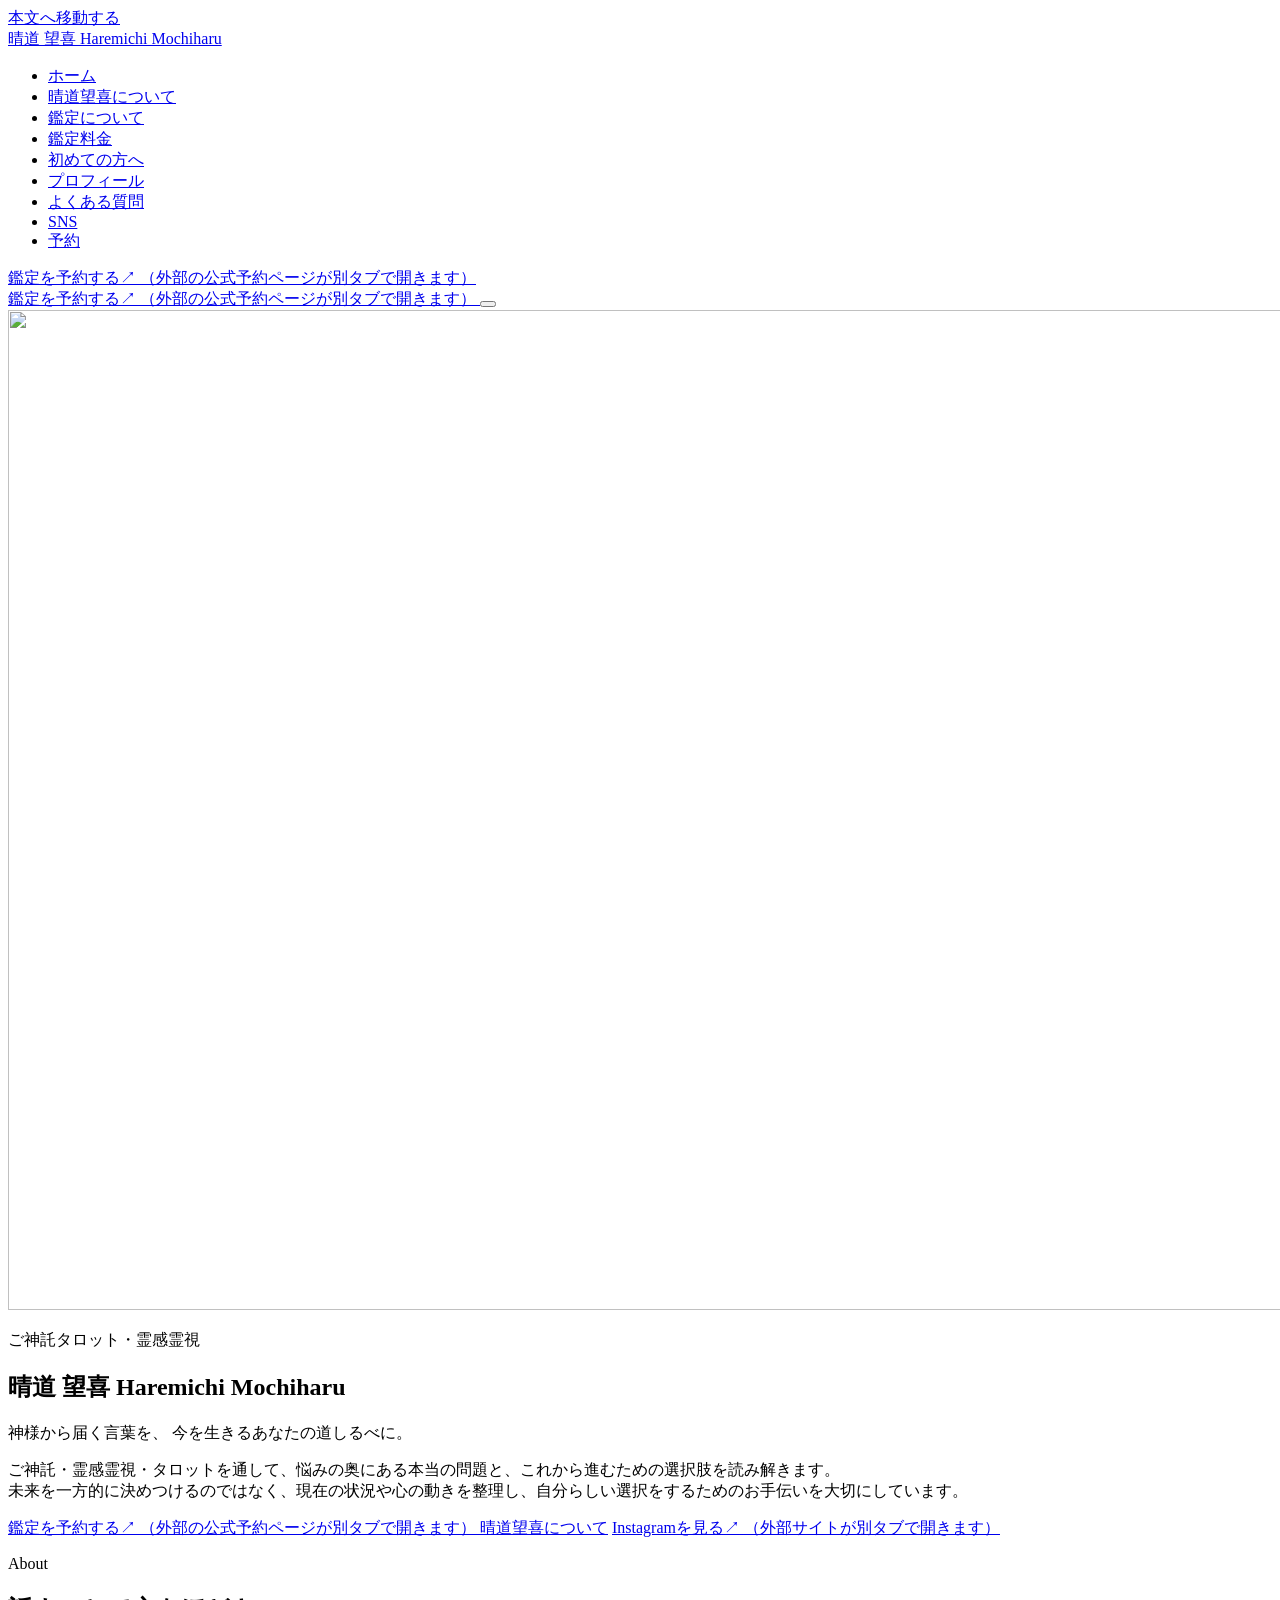
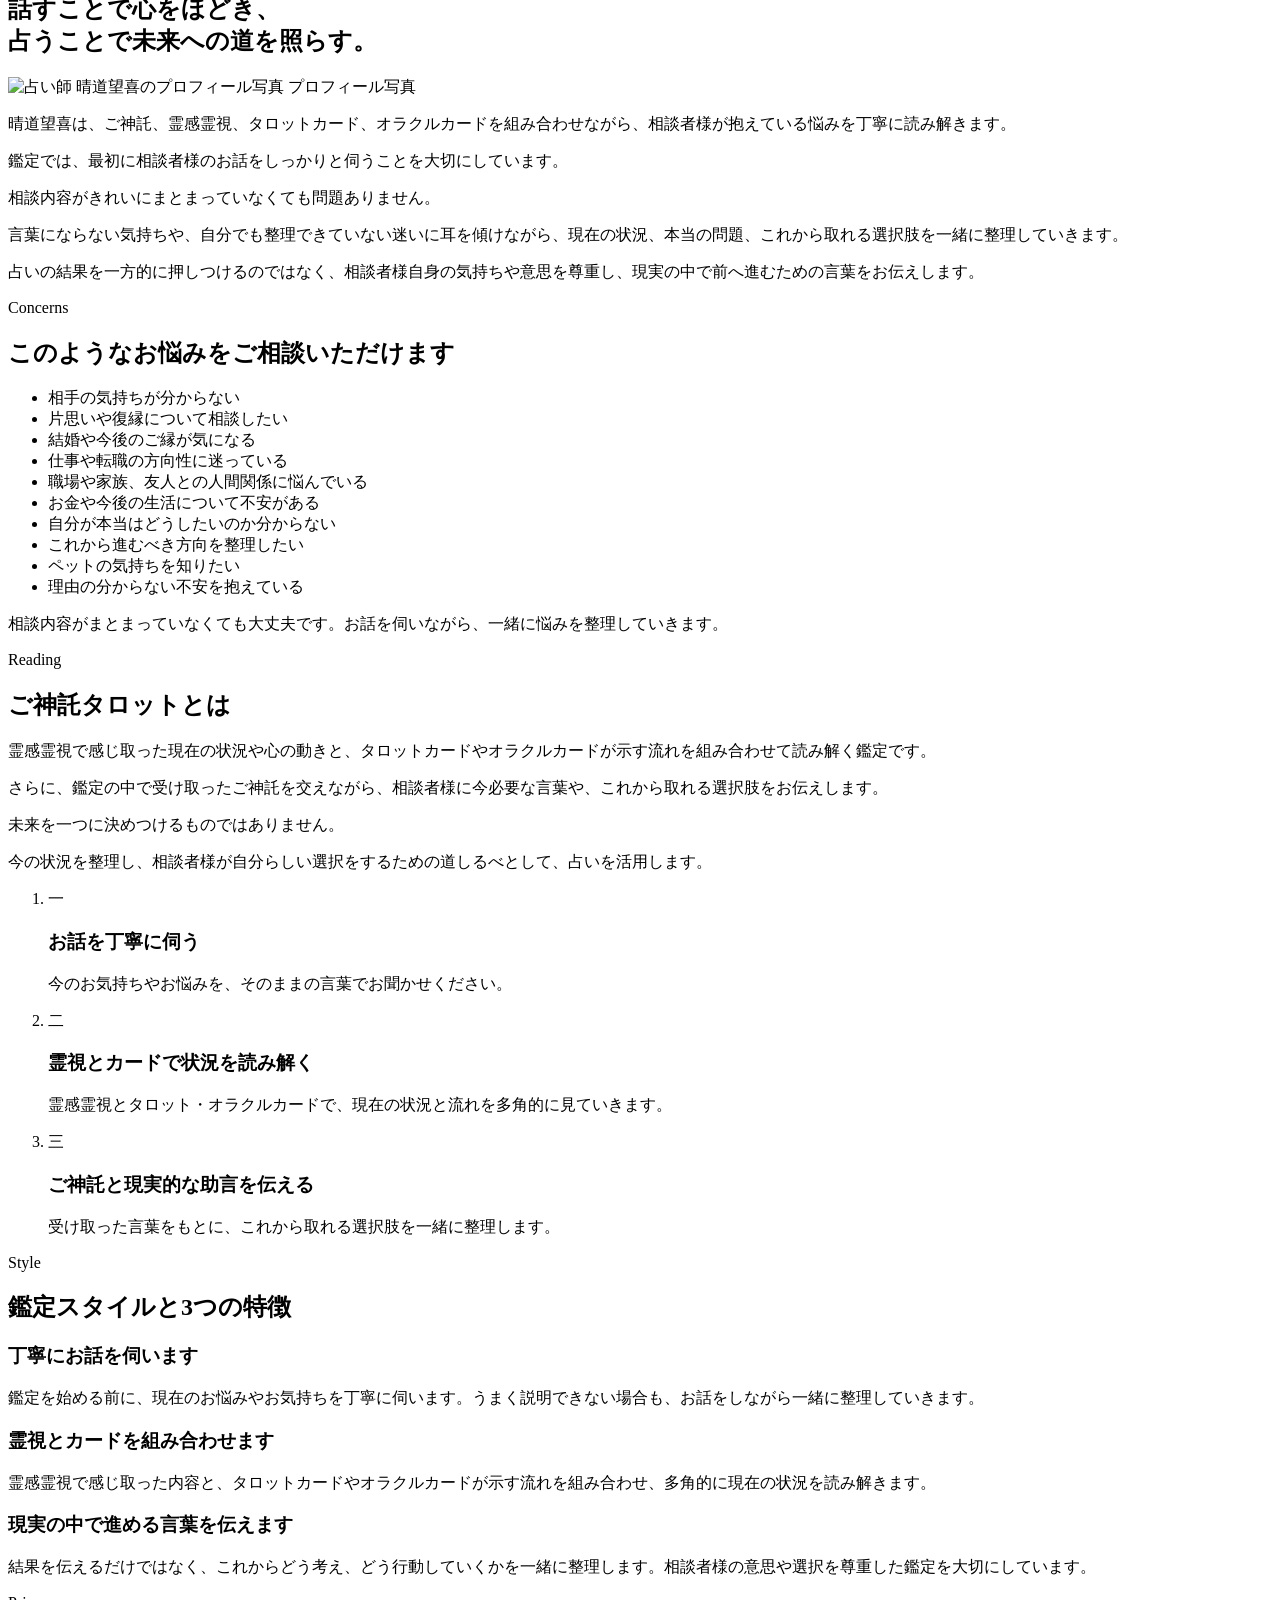
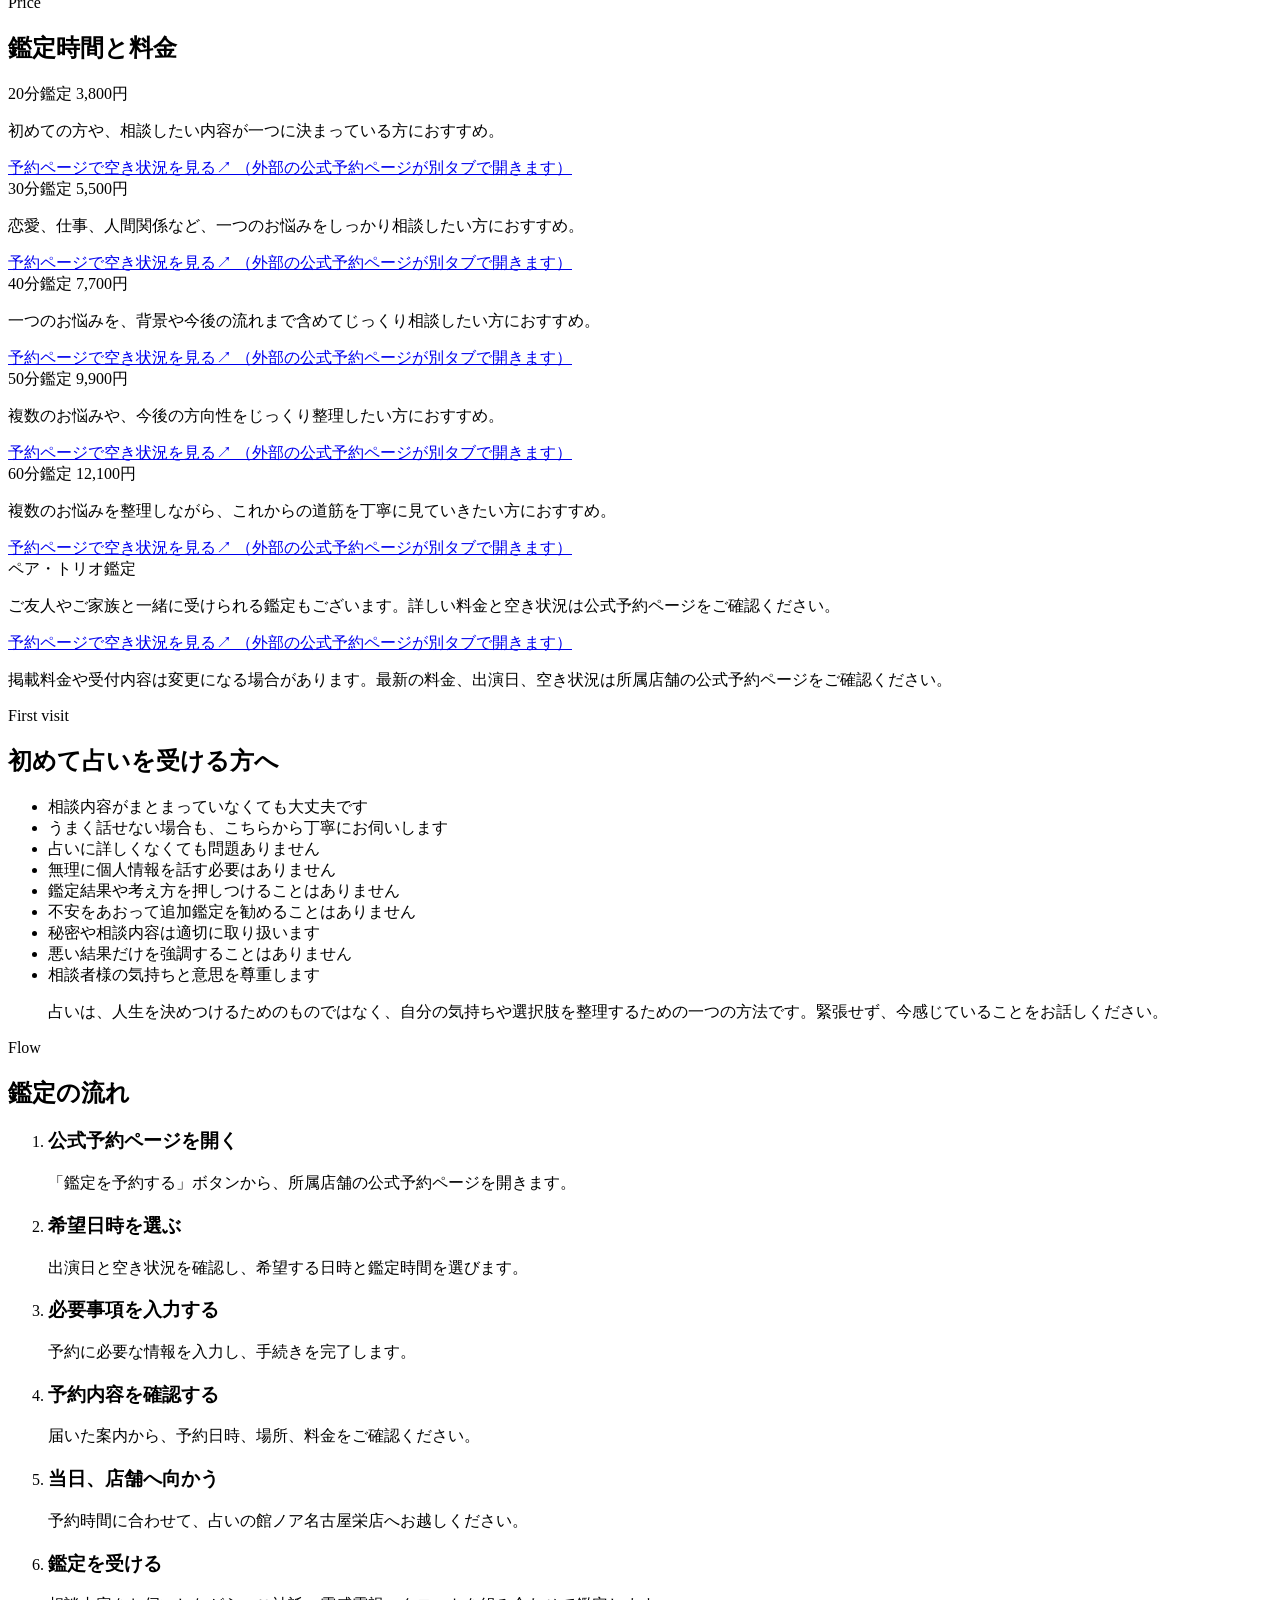
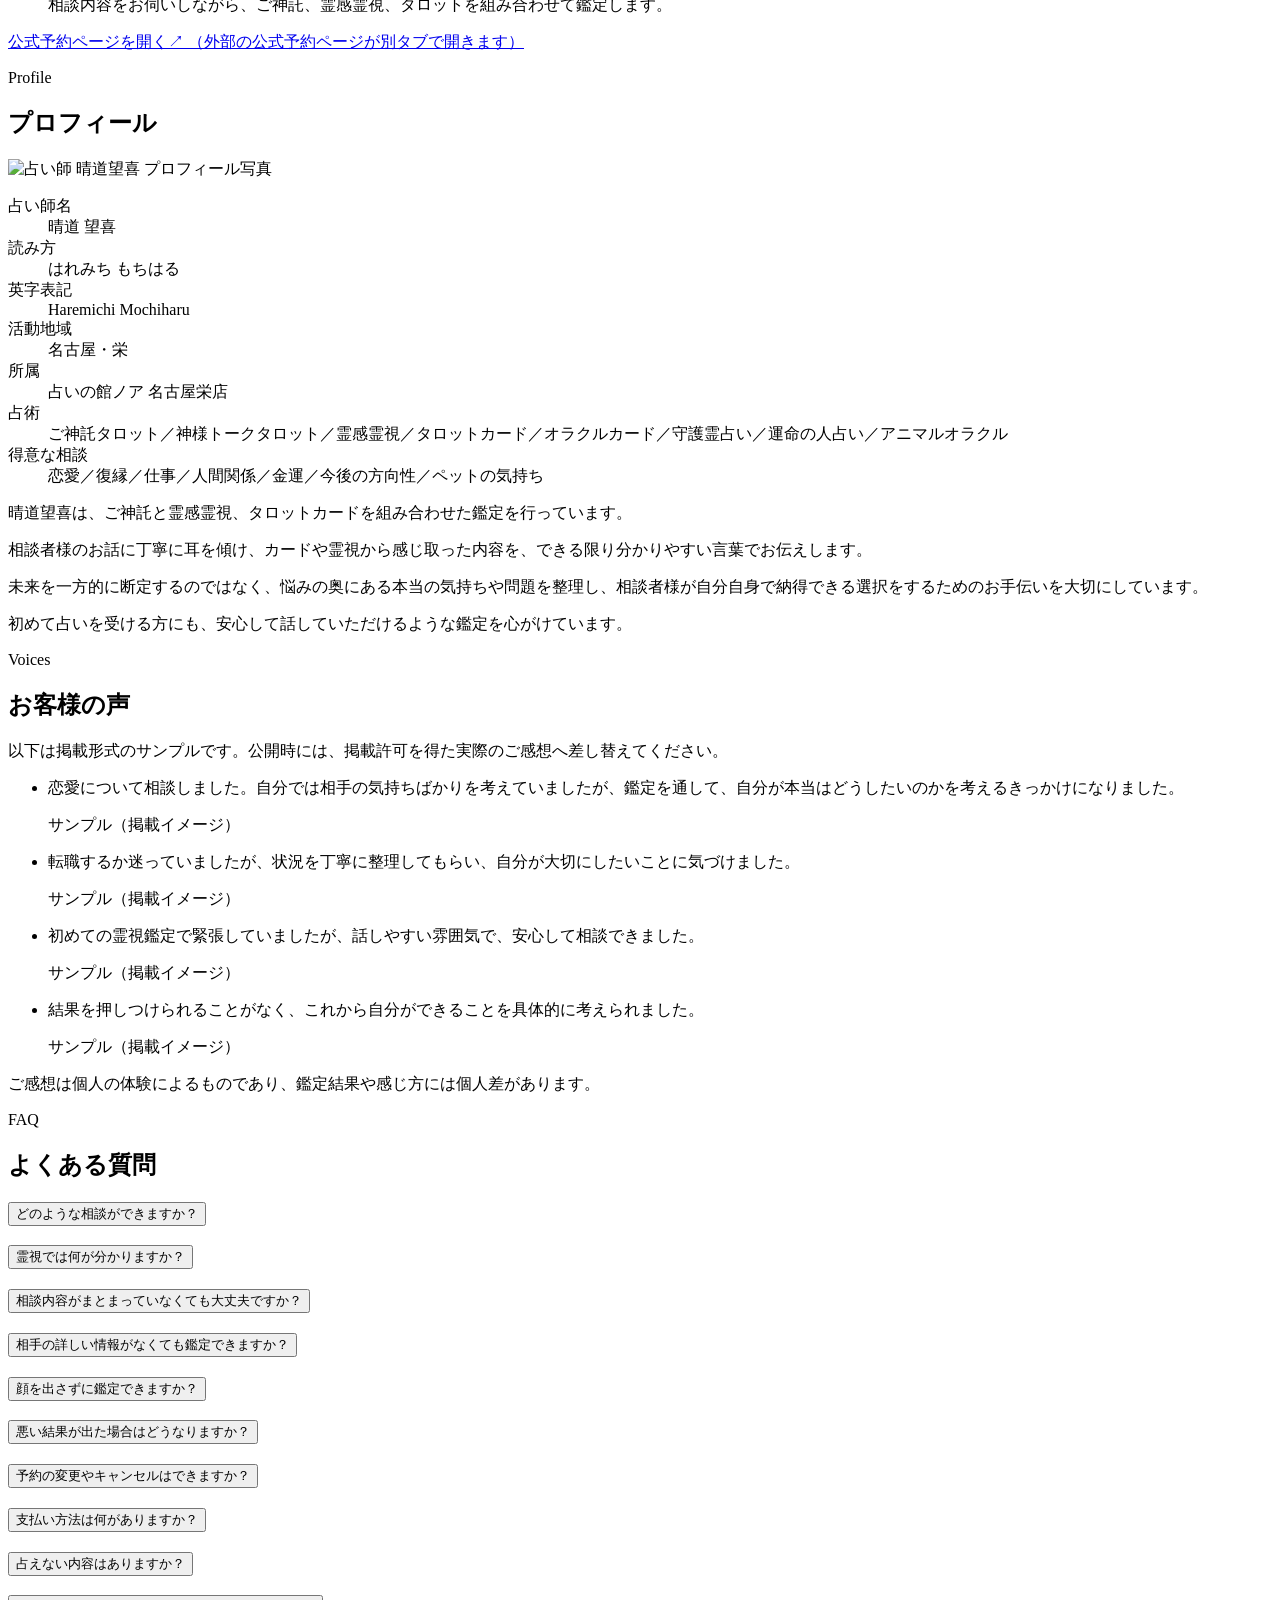
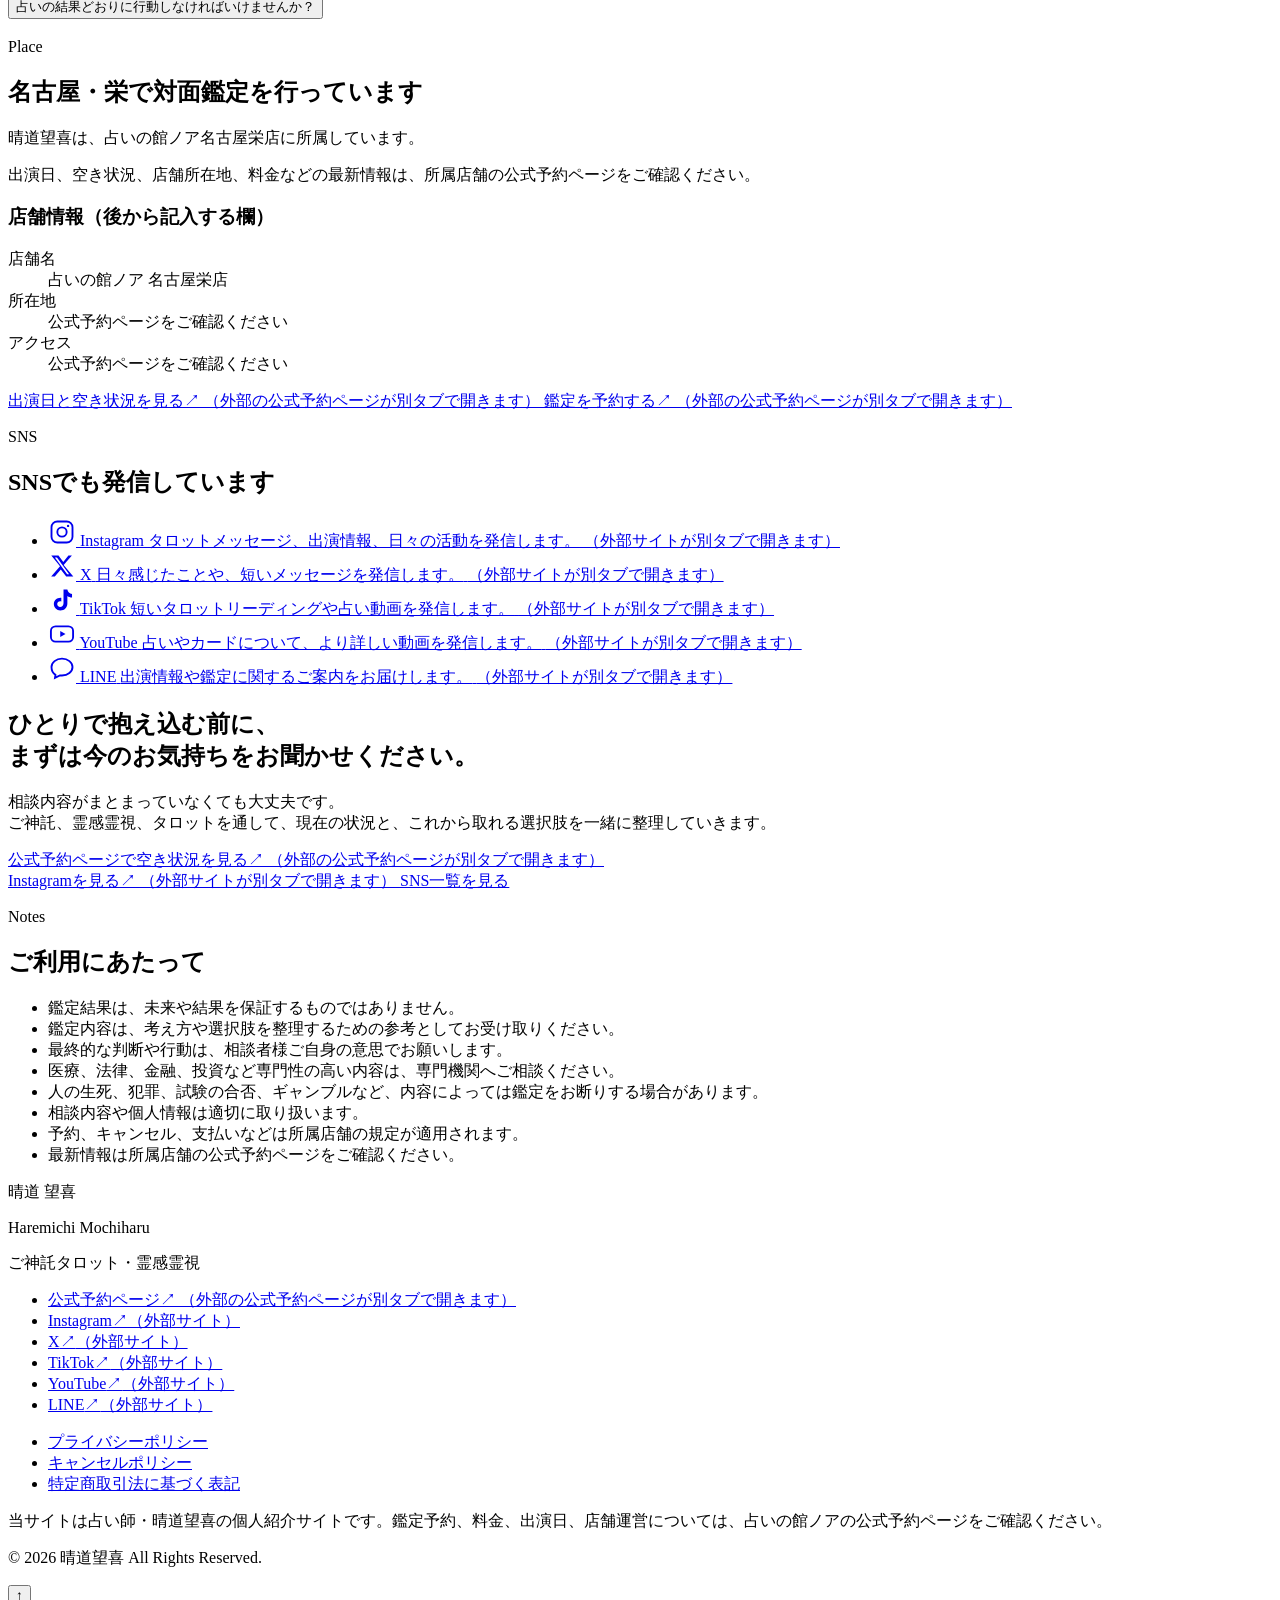
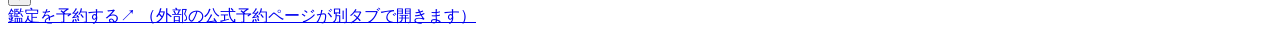
==== index.html @ 8e22bb8f "Add files via upload" ====
<!DOCTYPE html>
<html lang="ja">
<head>
  <meta charset="UTF-8">
  <meta name="viewport" content="width=device-width, initial-scale=1.0">

  <!-- ============================================================
       ここを変更：サイトのタイトル
       ============================================================ -->
  <title>晴道望喜｜名古屋・栄のご神託タロット・霊感霊視</title>

  <!-- ここを変更：検索結果に表示される説明文 -->
  <meta name="description" content="名古屋・栄を中心に活動する占い師、晴道望喜の個人紹介サイトです。ご神託、霊感霊視、タロットを組み合わせ、恋愛、仕事、人間関係などのお悩みに寄り添います。鑑定予約は占いの館ノア公式予約ページから受け付けています。">

  <!-- ============================================================
       ここを変更：canonical URL
       GitHub Pagesで公開した後、実際の公開URLに書き換えてください。
       例：https://あなたのユーザー名.github.io/リポジトリ名/
       ============================================================ -->
  <link rel="canonical" href="https://example.github.io/fortune-teller-website/">

  <!-- テーマカラー -->
  <meta name="theme-color" content="#191d2b">

  <!-- ============================================================
       OGP（SNSでシェアされたときの表示設定）
       ここを変更：og:url は公開後のURLに書き換えてください。
       ============================================================ -->
  <meta property="og:type" content="website">
  <meta property="og:title" content="晴道望喜｜名古屋・栄のご神託タロット・霊感霊視">
  <meta property="og:description" content="ご神託、霊感霊視、タロットを組み合わせ、恋愛、仕事、人間関係などのお悩みに寄り添う占い師、晴道望喜の個人紹介サイトです。">
  <meta property="og:url" content="https://example.github.io/fortune-teller-website/">
  <meta property="og:image" content="images/og-image.jpg">
  <meta property="og:site_name" content="晴道望喜 公式サイト">
  <meta property="og:locale" content="ja_JP">

  <!-- Xカード -->
  <meta name="twitter:card" content="summary_large_image">
  <meta name="twitter:title" content="晴道望喜｜名古屋・栄のご神託タロット・霊感霊視">
  <meta name="twitter:description" content="ご神託、霊感霊視、タロットを組み合わせ、悩みに寄り添う占い師、晴道望喜の個人紹介サイトです。">
  <meta name="twitter:image" content="images/og-image.jpg">

  <!-- ここを変更：favicon（images/favicon.png を差し替えてください） -->
  <link rel="icon" type="image/png" href="images/favicon.png">

  <!-- Webフォント（Google Fonts・無料） -->
  <link rel="preconnect" href="https://fonts.googleapis.com">
  <link rel="preconnect" href="https://fonts.gstatic.com" crossorigin>
  <link href="https://fonts.googleapis.com/css2?family=Cormorant+Garamond:ital,wght@0,400;0,500;1,400&amp;family=Shippori+Mincho:wght@400;500;600&amp;family=Zen+Kaku+Gothic+New:wght@400;500;700&amp;display=swap" rel="stylesheet">

  <link rel="stylesheet" href="css/style.css">

  <!-- ============================================================
       構造化データ（JSON-LD）
       ここを変更：
       ・"url" は公開後のサイトURLに書き換えてください。
       ・"sameAs" にはInstagramなど実際に使用しているSNSのURLを追加してください。
       確認できていない住所・電話番号・営業時間は記載していません。
       ============================================================ -->
  <script type="application/ld+json">
  {
    "@context": "https://schema.org",
    "@type": "Person",
    "name": "晴道 望喜",
    "alternateName": ["はれみち もちはる", "Haremichi Mochiharu"],
    "jobTitle": "占い師（ご神託タロット・霊感霊視）",
    "url": "https://example.github.io/fortune-teller-website/",
    "image": "images/profile.jpg",
    "workLocation": {
      "@type": "Place",
      "name": "占いの館ノア 名古屋栄店"
    },
    "affiliation": {
      "@type": "Organization",
      "name": "占いの館ノア 名古屋栄店",
      "url": "https://noa-fortune.stores.jp/reserve/sakae/2063769"
    },
    "knowsAbout": ["ご神託タロット", "神様トークタロット", "霊感霊視", "タロットカード", "オラクルカード"],
    "sameAs": []
  }
  </script>
</head>
<body>

  <!-- スキップリンク（キーボード利用者向け） -->
  <a class="skip-link" href="#main">本文へ移動する</a>

  <!-- ==========================================================
       ヘッダー
       ========================================================== -->
  <header class="site-header" id="site-header">
    <div class="header-inner">
      <a class="site-logo" href="#home">
        <span class="site-logo-name">晴道 望喜</span>
        <span class="site-logo-en">Haremichi Mochiharu</span>
      </a>

      <nav class="global-nav" id="global-nav" aria-label="メインメニュー">
        <ul class="global-nav-list">
          <li><a href="#home">ホーム</a></li>
          <li><a href="#about">晴道望喜について</a></li>
          <li><a href="#goshintaku">鑑定について</a></li>
          <li><a href="#pricing">鑑定料金</a></li>
          <li><a href="#first-time">初めての方へ</a></li>
          <li><a href="#profile">プロフィール</a></li>
          <li><a href="#faq">よくある質問</a></li>
          <li><a href="#sns">SNS</a></li>
          <li><a href="#reserve">予約</a></li>
        </ul>

        <!-- スマートフォンのメニュー内に表示される予約ボタン -->
        <a class="btn btn-primary nav-reserve-btn" data-link="reservation"
           href="https://noa-fortune.stores.jp/reserve/sakae/2063769#pageContent"
           target="_blank" rel="noopener">
          鑑定を予約する<span class="external-mark" aria-hidden="true">↗</span>
          <span class="visually-hidden">（外部の公式予約ページが別タブで開きます）</span>
        </a>
      </nav>

      <a class="btn btn-primary header-reserve-btn" data-link="reservation"
         href="https://noa-fortune.stores.jp/reserve/sakae/2063769#pageContent"
         target="_blank" rel="noopener">
        鑑定を予約する<span class="external-mark" aria-hidden="true">↗</span>
        <span class="visually-hidden">（外部の公式予約ページが別タブで開きます）</span>
      </a>

      <button class="menu-toggle" id="menu-toggle" type="button"
              aria-expanded="false" aria-controls="global-nav"
              aria-label="メニューを開く">
        <span class="menu-toggle-bar" aria-hidden="true"></span>
        <span class="menu-toggle-bar" aria-hidden="true"></span>
        <span class="menu-toggle-bar" aria-hidden="true"></span>
      </button>
    </div>
  </header>

  <main id="main">

    <!-- ==========================================================
         ファーストビュー
         ========================================================== -->
    <section class="hero" id="home">
      <div class="hero-bg" aria-hidden="true">
        <!-- ここを変更：メイン画像（images/hero.jpg）を用意すると背景に表示されます。
             画像がない場合は、夜明けをイメージしたグラデーションが表示されます。 -->
        <img class="hero-photo" src="images/hero.jpg" alt=""
             width="1600" height="1000" loading="eager"
             onerror="this.classList.add('is-missing')">
        <div class="hero-veil"></div>
        <div class="hero-horizon"></div>
      </div>

      <div class="hero-inner">
        <p class="hero-role">ご神託タロット・霊感霊視</p>

        <h1 class="hero-name">
          <span class="hero-name-ja">晴道 望喜</span>
          <span class="hero-name-en">Haremichi Mochiharu</span>
        </h1>

        <!-- ここを変更：キャッチコピー -->
        <p class="hero-copy">
          <span>神様から届く言葉を、</span>
          <span>今を生きるあなたの道しるべに。</span>
        </p>

        <!-- ここを変更：ファーストビューの説明文 -->
        <p class="hero-lead">
          ご神託・霊感霊視・タロットを通して、悩みの奥にある本当の問題と、これから進むための選択肢を読み解きます。<br>
          未来を一方的に決めつけるのではなく、現在の状況や心の動きを整理し、自分らしい選択をするためのお手伝いを大切にしています。
        </p>

        <div class="hero-actions">
          <a class="btn btn-primary btn-lg" data-link="reservation"
             href="https://noa-fortune.stores.jp/reserve/sakae/2063769#pageContent"
             target="_blank" rel="noopener">
            鑑定を予約する<span class="external-mark" aria-hidden="true">↗</span>
            <span class="visually-hidden">（外部の公式予約ページが別タブで開きます）</span>
          </a>
          <a class="btn btn-ghost-light" href="#about">晴道望喜について</a>
          <a class="btn btn-ghost-light" data-link="instagram" data-sns="instagram"
             href="https://instagram.com/ここを変更"
             target="_blank" rel="noopener">
            Instagramを見る<span class="external-mark" aria-hidden="true">↗</span>
            <span class="visually-hidden">（外部サイトが別タブで開きます）</span>
          </a>
        </div>
      </div>
    </section>

    <!-- ==========================================================
         晴道望喜について
         ========================================================== -->
    <section class="section" id="about">
      <div class="container">
        <p class="section-eyebrow">About</p>
        <h2 class="section-title reveal">
          話すことで心をほどき、<br>
          占うことで未来への道を照らす。
        </h2>

        <div class="about-layout reveal">
          <div class="about-photo-frame">
            <!-- ここを変更：プロフィール写真（images/profile.jpg）を差し替えてください -->
            <img src="images/profile.jpg" alt="占い師 晴道望喜のプロフィール写真"
                 width="600" height="600" loading="lazy"
                 onerror="this.classList.add('is-missing')">
            <span class="photo-placeholder-label" aria-hidden="true">プロフィール写真</span>
          </div>

          <div class="about-text">
            <!-- ここを変更：紹介文 -->
            <p>晴道望喜は、ご神託、霊感霊視、タロットカード、オラクルカードを組み合わせながら、相談者様が抱えている悩みを丁寧に読み解きます。</p>
            <p>鑑定では、最初に相談者様のお話をしっかりと伺うことを大切にしています。</p>
            <p>相談内容がきれいにまとまっていなくても問題ありません。</p>
            <p>言葉にならない気持ちや、自分でも整理できていない迷いに耳を傾けながら、現在の状況、本当の問題、これから取れる選択肢を一緒に整理していきます。</p>
            <p>占いの結果を一方的に押しつけるのではなく、相談者様自身の気持ちや意思を尊重し、現実の中で前へ進むための言葉をお伝えします。</p>
          </div>
        </div>
      </div>
    </section>

    <!-- ==========================================================
         このようなお悩みに
         ========================================================== -->
    <section class="section section-alt" id="worries">
      <div class="container">
        <p class="section-eyebrow">Concerns</p>
        <h2 class="section-title reveal">このようなお悩みをご相談いただけます</h2>

        <ul class="worry-list reveal">
          <!-- ここを変更：お悩みの項目は <li> を追加・削除して調整できます -->
          <li>相手の気持ちが分からない</li>
          <li>片思いや復縁について相談したい</li>
          <li>結婚や今後のご縁が気になる</li>
          <li>仕事や転職の方向性に迷っている</li>
          <li>職場や家族、友人との人間関係に悩んでいる</li>
          <li>お金や今後の生活について不安がある</li>
          <li>自分が本当はどうしたいのか分からない</li>
          <li>これから進むべき方向を整理したい</li>
          <li>ペットの気持ちを知りたい</li>
          <li>理由の分からない不安を抱えている</li>
        </ul>

        <p class="section-note reveal">
          相談内容がまとまっていなくても大丈夫です。お話を伺いながら、一緒に悩みを整理していきます。
        </p>
      </div>
    </section>

    <!-- ==========================================================
         ご神託タロットについて
         ========================================================== -->
    <section class="section" id="goshintaku">
      <div class="container">
        <p class="section-eyebrow">Reading</p>
        <h2 class="section-title reveal">ご神託タロットとは</h2>

        <div class="goshintaku-text reveal">
          <p>霊感霊視で感じ取った現在の状況や心の動きと、タロットカードやオラクルカードが示す流れを組み合わせて読み解く鑑定です。</p>
          <p>さらに、鑑定の中で受け取ったご神託を交えながら、相談者様に今必要な言葉や、これから取れる選択肢をお伝えします。</p>
          <p>未来を一つに決めつけるものではありません。</p>
          <p>今の状況を整理し、相談者様が自分らしい選択をするための道しるべとして、占いを活用します。</p>
        </div>

        <ol class="step3 reveal">
          <li class="step3-item">
            <span class="step3-num" aria-hidden="true">一</span>
            <h3 class="step3-title">お話を丁寧に伺う</h3>
            <p>今のお気持ちやお悩みを、そのままの言葉でお聞かせください。</p>
          </li>
          <li class="step3-item">
            <span class="step3-num" aria-hidden="true">二</span>
            <h3 class="step3-title">霊視とカードで状況を読み解く</h3>
            <p>霊感霊視とタロット・オラクルカードで、現在の状況と流れを多角的に見ていきます。</p>
          </li>
          <li class="step3-item">
            <span class="step3-num" aria-hidden="true">三</span>
            <h3 class="step3-title">ご神託と現実的な助言を伝える</h3>
            <p>受け取った言葉をもとに、これから取れる選択肢を一緒に整理します。</p>
          </li>
        </ol>
      </div>
    </section>

    <!-- ==========================================================
         鑑定スタイルと3つの特徴
         ========================================================== -->
    <section class="section section-alt" id="features">
      <div class="container">
        <p class="section-eyebrow">Style</p>
        <h2 class="section-title reveal">鑑定スタイルと3つの特徴</h2>

        <div class="feature-grid reveal">
          <article class="feature-card">
            <h3 class="feature-title">丁寧にお話を伺います</h3>
            <p>鑑定を始める前に、現在のお悩みやお気持ちを丁寧に伺います。うまく説明できない場合も、お話をしながら一緒に整理していきます。</p>
          </article>
          <article class="feature-card">
            <h3 class="feature-title">霊視とカードを組み合わせます</h3>
            <p>霊感霊視で感じ取った内容と、タロットカードやオラクルカードが示す流れを組み合わせ、多角的に現在の状況を読み解きます。</p>
          </article>
          <article class="feature-card">
            <h3 class="feature-title">現実の中で進める言葉を伝えます</h3>
            <p>結果を伝えるだけではなく、これからどう考え、どう行動していくかを一緒に整理します。相談者様の意思や選択を尊重した鑑定を大切にしています。</p>
          </article>
        </div>
      </div>
    </section>

    <!-- ==========================================================
         鑑定時間と料金
         ========================================================== -->
    <section class="section" id="pricing">
      <div class="container">
        <p class="section-eyebrow">Price</p>
        <h2 class="section-title reveal">鑑定時間と料金</h2>

        <div class="price-list reveal">

          <!-- ここを変更：料金は各ブロックの金額部分を書き換えてください -->

          <div class="price-item">
            <div class="price-head">
              <span class="price-time">20分鑑定</span>
              <!-- ここを変更：20分の料金 -->
              <span class="price-amount">3,800<span class="price-unit">円</span></span>
            </div>
            <p class="price-desc">初めての方や、相談したい内容が一つに決まっている方におすすめ。</p>
            <a class="btn btn-outline btn-sm" data-link="reservation"
               href="https://noa-fortune.stores.jp/reserve/sakae/2063769#pageContent"
               target="_blank" rel="noopener">
              予約ページで空き状況を見る<span class="external-mark" aria-hidden="true">↗</span>
              <span class="visually-hidden">（外部の公式予約ページが別タブで開きます）</span>
            </a>
          </div>

          <div class="price-item">
            <div class="price-head">
              <span class="price-time">30分鑑定</span>
              <!-- ここを変更：30分の料金 -->
              <span class="price-amount">5,500<span class="price-unit">円</span></span>
            </div>
            <p class="price-desc">恋愛、仕事、人間関係など、一つのお悩みをしっかり相談したい方におすすめ。</p>
            <a class="btn btn-outline btn-sm" data-link="reservation"
               href="https://noa-fortune.stores.jp/reserve/sakae/2063769#pageContent"
               target="_blank" rel="noopener">
              予約ページで空き状況を見る<span class="external-mark" aria-hidden="true">↗</span>
              <span class="visually-hidden">（外部の公式予約ページが別タブで開きます）</span>
            </a>
          </div>

          <div class="price-item">
            <div class="price-head">
              <span class="price-time">40分鑑定</span>
              <!-- ここを変更：40分の料金 -->
              <span class="price-amount">7,700<span class="price-unit">円</span></span>
            </div>
            <p class="price-desc">一つのお悩みを、背景や今後の流れまで含めてじっくり相談したい方におすすめ。</p>
            <a class="btn btn-outline btn-sm" data-link="reservation"
               href="https://noa-fortune.stores.jp/reserve/sakae/2063769#pageContent"
               target="_blank" rel="noopener">
              予約ページで空き状況を見る<span class="external-mark" aria-hidden="true">↗</span>
              <span class="visually-hidden">（外部の公式予約ページが別タブで開きます）</span>
            </a>
          </div>

          <div class="price-item">
            <div class="price-head">
              <span class="price-time">50分鑑定</span>
              <!-- ここを変更：50分の料金 -->
              <span class="price-amount">9,900<span class="price-unit">円</span></span>
            </div>
            <p class="price-desc">複数のお悩みや、今後の方向性をじっくり整理したい方におすすめ。</p>
            <a class="btn btn-outline btn-sm" data-link="reservation"
               href="https://noa-fortune.stores.jp/reserve/sakae/2063769#pageContent"
               target="_blank" rel="noopener">
              予約ページで空き状況を見る<span class="external-mark" aria-hidden="true">↗</span>
              <span class="visually-hidden">（外部の公式予約ページが別タブで開きます）</span>
            </a>
          </div>

          <div class="price-item">
            <div class="price-head">
              <span class="price-time">60分鑑定</span>
              <!-- ここを変更：60分の料金 -->
              <span class="price-amount">12,100<span class="price-unit">円</span></span>
            </div>
            <p class="price-desc">複数のお悩みを整理しながら、これからの道筋を丁寧に見ていきたい方におすすめ。</p>
            <a class="btn btn-outline btn-sm" data-link="reservation"
               href="https://noa-fortune.stores.jp/reserve/sakae/2063769#pageContent"
               target="_blank" rel="noopener">
              予約ページで空き状況を見る<span class="external-mark" aria-hidden="true">↗</span>
              <span class="visually-hidden">（外部の公式予約ページが別タブで開きます）</span>
            </a>
          </div>

          <div class="price-item price-item-pair">
            <div class="price-head">
              <span class="price-time">ペア・トリオ鑑定</span>
            </div>
            <p class="price-desc">ご友人やご家族と一緒に受けられる鑑定もございます。詳しい料金と空き状況は公式予約ページをご確認ください。</p>
            <a class="btn btn-outline btn-sm" data-link="reservation"
               href="https://noa-fortune.stores.jp/reserve/sakae/2063769#pageContent"
               target="_blank" rel="noopener">
              予約ページで空き状況を見る<span class="external-mark" aria-hidden="true">↗</span>
              <span class="visually-hidden">（外部の公式予約ページが別タブで開きます）</span>
            </a>
          </div>
        </div>

        <p class="price-note reveal">
          掲載料金や受付内容は変更になる場合があります。最新の料金、出演日、空き状況は所属店舗の公式予約ページをご確認ください。
        </p>
      </div>
    </section>

    <!-- ==========================================================
         初めての方へ
         ========================================================== -->
    <section class="section section-alt" id="first-time">
      <div class="container">
        <p class="section-eyebrow">First visit</p>
        <h2 class="section-title reveal">初めて占いを受ける方へ</h2>

        <ul class="assurance-list reveal">
          <li>相談内容がまとまっていなくても大丈夫です</li>
          <li>うまく話せない場合も、こちらから丁寧にお伺いします</li>
          <li>占いに詳しくなくても問題ありません</li>
          <li>無理に個人情報を話す必要はありません</li>
          <li>鑑定結果や考え方を押しつけることはありません</li>
          <li>不安をあおって追加鑑定を勧めることはありません</li>
          <li>秘密や相談内容は適切に取り扱います</li>
          <li>悪い結果だけを強調することはありません</li>
          <li>相談者様の気持ちと意思を尊重します</li>
        </ul>

        <blockquote class="assurance-close reveal">
          <p>占いは、人生を決めつけるためのものではなく、自分の気持ちや選択肢を整理するための一つの方法です。緊張せず、今感じていることをお話しください。</p>
        </blockquote>
      </div>
    </section>

    <!-- ==========================================================
         鑑定の流れ
         ========================================================== -->
    <section class="section" id="flow">
      <div class="container">
        <p class="section-eyebrow">Flow</p>
        <h2 class="section-title reveal">鑑定の流れ</h2>

        <ol class="flow-timeline reveal">
          <li class="flow-step">
            <h3 class="flow-title">公式予約ページを開く</h3>
            <p>「鑑定を予約する」ボタンから、所属店舗の公式予約ページを開きます。</p>
          </li>
          <li class="flow-step">
            <h3 class="flow-title">希望日時を選ぶ</h3>
            <p>出演日と空き状況を確認し、希望する日時と鑑定時間を選びます。</p>
          </li>
          <li class="flow-step">
            <h3 class="flow-title">必要事項を入力する</h3>
            <p>予約に必要な情報を入力し、手続きを完了します。</p>
          </li>
          <li class="flow-step">
            <h3 class="flow-title">予約内容を確認する</h3>
            <p>届いた案内から、予約日時、場所、料金をご確認ください。</p>
          </li>
          <li class="flow-step">
            <h3 class="flow-title">当日、店舗へ向かう</h3>
            <p>予約時間に合わせて、占いの館ノア名古屋栄店へお越しください。</p>
          </li>
          <li class="flow-step">
            <h3 class="flow-title">鑑定を受ける</h3>
            <p>相談内容をお伺いしながら、ご神託、霊感霊視、タロットを組み合わせて鑑定します。</p>
          </li>
        </ol>

        <div class="section-cta reveal">
          <a class="btn btn-primary" data-link="reservation"
             href="https://noa-fortune.stores.jp/reserve/sakae/2063769#pageContent"
             target="_blank" rel="noopener">
            公式予約ページを開く<span class="external-mark" aria-hidden="true">↗</span>
            <span class="visually-hidden">（外部の公式予約ページが別タブで開きます）</span>
          </a>
        </div>
      </div>
    </section>

    <!-- ==========================================================
         プロフィール
         ========================================================== -->
    <section class="section section-alt" id="profile">
      <div class="container">
        <p class="section-eyebrow">Profile</p>
        <h2 class="section-title reveal">プロフィール</h2>

        <div class="profile-layout reveal">
          <div class="profile-photo-frame">
            <!-- ここを変更：プロフィール写真（images/profile.jpg）を差し替えてください -->
            <img src="images/profile.jpg" alt="占い師 晴道望喜"
                 width="600" height="600" loading="lazy"
                 onerror="this.classList.add('is-missing')">
            <span class="photo-placeholder-label" aria-hidden="true">プロフィール写真</span>
          </div>

          <div class="profile-body">
            <dl class="profile-table">
              <div class="profile-row">
                <dt>占い師名</dt>
                <dd>晴道 望喜</dd>
              </div>
              <div class="profile-row">
                <dt>読み方</dt>
                <dd>はれみち もちはる</dd>
              </div>
              <div class="profile-row">
                <dt>英字表記</dt>
                <dd>Haremichi Mochiharu</dd>
              </div>
              <div class="profile-row">
                <dt>活動地域</dt>
                <dd>名古屋・栄</dd>
              </div>
              <div class="profile-row">
                <dt>所属</dt>
                <dd>占いの館ノア 名古屋栄店</dd>
              </div>
              <div class="profile-row">
                <dt>占術</dt>
                <dd>ご神託タロット／神様トークタロット／霊感霊視／タロットカード／オラクルカード／守護霊占い／運命の人占い／アニマルオラクル</dd>
              </div>
              <div class="profile-row">
                <dt>得意な相談</dt>
                <dd>恋愛／復縁／仕事／人間関係／金運／今後の方向性／ペットの気持ち</dd>
              </div>
            </dl>

            <!-- ここを変更：プロフィール文章 -->
            <div class="profile-text">
              <p>晴道望喜は、ご神託と霊感霊視、タロットカードを組み合わせた鑑定を行っています。</p>
              <p>相談者様のお話に丁寧に耳を傾け、カードや霊視から感じ取った内容を、できる限り分かりやすい言葉でお伝えします。</p>
              <p>未来を一方的に断定するのではなく、悩みの奥にある本当の気持ちや問題を整理し、相談者様が自分自身で納得できる選択をするためのお手伝いを大切にしています。</p>
              <p>初めて占いを受ける方にも、安心して話していただけるような鑑定を心がけています。</p>
            </div>
          </div>
        </div>
      </div>
    </section>

    <!-- ==========================================================
         お客様の声
         ========================================================== -->
    <section class="section" id="voices">
      <div class="container">
        <p class="section-eyebrow">Voices</p>
        <h2 class="section-title reveal">お客様の声</h2>

        <p class="sample-notice reveal">
          以下は掲載形式のサンプルです。公開時には、掲載許可を得た実際のご感想へ差し替えてください。
        </p>

        <!-- ============================================================
             ここを変更：お客様の声
             1件は <li class="voice-card"> ～ </li> のかたまりです。
             このかたまりをコピーすると追加、削除すると減らせます。
             ============================================================ -->
        <ul class="voice-list reveal">
          <li class="voice-card">
            <p class="voice-text">恋愛について相談しました。自分では相手の気持ちばかりを考えていましたが、鑑定を通して、自分が本当はどうしたいのかを考えるきっかけになりました。</p>
            <p class="voice-meta">サンプル（掲載イメージ）</p>
          </li>
          <li class="voice-card">
            <p class="voice-text">転職するか迷っていましたが、状況を丁寧に整理してもらい、自分が大切にしたいことに気づけました。</p>
            <p class="voice-meta">サンプル（掲載イメージ）</p>
          </li>
          <li class="voice-card">
            <p class="voice-text">初めての霊視鑑定で緊張していましたが、話しやすい雰囲気で、安心して相談できました。</p>
            <p class="voice-meta">サンプル（掲載イメージ）</p>
          </li>
          <li class="voice-card">
            <p class="voice-text">結果を押しつけられることがなく、これから自分ができることを具体的に考えられました。</p>
            <p class="voice-meta">サンプル（掲載イメージ）</p>
          </li>
        </ul>

        <p class="section-note-small reveal">
          ご感想は個人の体験によるものであり、鑑定結果や感じ方には個人差があります。
        </p>
      </div>
    </section>

    <!-- ==========================================================
         よくある質問
         ========================================================== -->
    <section class="section section-alt" id="faq">
      <div class="container container-narrow">
        <p class="section-eyebrow">FAQ</p>
        <h2 class="section-title reveal">よくある質問</h2>

        <div class="faq-list reveal">

          <div class="faq-item">
            <h3 class="faq-heading">
              <button class="faq-question" type="button" aria-expanded="false" aria-controls="faq-a1" id="faq-q1">
                <span>どのような相談ができますか？</span>
                <span class="faq-icon" aria-hidden="true"></span>
              </button>
            </h3>
            <div class="faq-answer" id="faq-a1" role="region" aria-labelledby="faq-q1" hidden>
              <p>恋愛、復縁、仕事、人間関係、金運、今後の方向性、ペットの気持ちなど、幅広い内容をご相談いただけます。内容がまとまっていない場合も、お話を伺いながら整理します。</p>
            </div>
          </div>

          <div class="faq-item">
            <h3 class="faq-heading">
              <button class="faq-question" type="button" aria-expanded="false" aria-controls="faq-a2" id="faq-q2">
                <span>霊視では何が分かりますか？</span>
                <span class="faq-icon" aria-hidden="true"></span>
              </button>
            </h3>
            <div class="faq-answer" id="faq-a2" role="region" aria-labelledby="faq-q2" hidden>
              <p>現在の状況や心の動き、人間関係の状態など、鑑定の中で感じ取った内容をお伝えします。ただし、すべてを断定するものではなく、カードが示す流れや相談者様のお話と合わせて読み解きます。</p>
            </div>
          </div>

          <div class="faq-item">
            <h3 class="faq-heading">
              <button class="faq-question" type="button" aria-expanded="false" aria-controls="faq-a3" id="faq-q3">
                <span>相談内容がまとまっていなくても大丈夫ですか？</span>
                <span class="faq-icon" aria-hidden="true"></span>
              </button>
            </h3>
            <div class="faq-answer" id="faq-a3" role="region" aria-labelledby="faq-q3" hidden>
              <p>はい。うまく説明できなくても問題ありません。今感じていることから、少しずつ一緒に整理していきます。</p>
            </div>
          </div>

          <div class="faq-item">
            <h3 class="faq-heading">
              <button class="faq-question" type="button" aria-expanded="false" aria-controls="faq-a4" id="faq-q4">
                <span>相手の詳しい情報がなくても鑑定できますか？</span>
                <span class="faq-icon" aria-hidden="true"></span>
              </button>
            </h3>
            <div class="faq-answer" id="faq-a4" role="region" aria-labelledby="faq-q4" hidden>
              <p>ご相談内容によって異なりますが、分かる範囲の情報でお話を伺います。必要以上に個人情報をお伝えいただく必要はありません。</p>
            </div>
          </div>

          <div class="faq-item">
            <h3 class="faq-heading">
              <button class="faq-question" type="button" aria-expanded="false" aria-controls="faq-a5" id="faq-q5">
                <span>顔を出さずに鑑定できますか？</span>
                <span class="faq-icon" aria-hidden="true"></span>
              </button>
            </h3>
            <div class="faq-answer" id="faq-a5" role="region" aria-labelledby="faq-q5" hidden>
              <p>対面鑑定のため、基本的には店舗へお越しいただきます。鑑定方法や受付内容の最新情報は、所属店舗の公式予約ページをご確認ください。</p>
            </div>
          </div>

          <div class="faq-item">
            <h3 class="faq-heading">
              <button class="faq-question" type="button" aria-expanded="false" aria-controls="faq-a6" id="faq-q6">
                <span>悪い結果が出た場合はどうなりますか？</span>
                <span class="faq-icon" aria-hidden="true"></span>
              </button>
            </h3>
            <div class="faq-answer" id="faq-a6" role="region" aria-labelledby="faq-q6" hidden>
              <p>不安をあおるような伝え方は行いません。現在の状況を踏まえ、これから取れる選択肢や気をつける点を一緒に整理します。</p>
            </div>
          </div>

          <div class="faq-item">
            <h3 class="faq-heading">
              <button class="faq-question" type="button" aria-expanded="false" aria-controls="faq-a7" id="faq-q7">
                <span>予約の変更やキャンセルはできますか？</span>
                <span class="faq-icon" aria-hidden="true"></span>
              </button>
            </h3>
            <div class="faq-answer" id="faq-a7" role="region" aria-labelledby="faq-q7" hidden>
              <p>予約変更やキャンセルの条件は、所属店舗の規定に従います。最新の条件は予約ページ内の案内をご確認ください。</p>
            </div>
          </div>

          <div class="faq-item">
            <h3 class="faq-heading">
              <button class="faq-question" type="button" aria-expanded="false" aria-controls="faq-a8" id="faq-q8">
                <span>支払い方法は何がありますか？</span>
                <span class="faq-icon" aria-hidden="true"></span>
              </button>
            </h3>
            <div class="faq-answer" id="faq-a8" role="region" aria-labelledby="faq-q8" hidden>
              <p>利用可能な支払い方法は、所属店舗の案内をご確認ください。最新の情報は公式予約ページに掲載されています。</p>
            </div>
          </div>

          <div class="faq-item">
            <h3 class="faq-heading">
              <button class="faq-question" type="button" aria-expanded="false" aria-controls="faq-a9" id="faq-q9">
                <span>占えない内容はありますか？</span>
                <span class="faq-icon" aria-hidden="true"></span>
              </button>
            </h3>
            <div class="faq-answer" id="faq-a9" role="region" aria-labelledby="faq-q9" hidden>
              <p>人の生死、犯罪、試験の合否、ギャンブル、投資結果、医療や法律に関する専門的な判断など、内容によっては鑑定をお断りする場合があります。医療、法律、金融などの問題は、必要に応じて専門家へご相談ください。</p>
            </div>
          </div>

          <div class="faq-item">
            <h3 class="faq-heading">
              <button class="faq-question" type="button" aria-expanded="false" aria-controls="faq-a10" id="faq-q10">
                <span>占いの結果どおりに行動しなければいけませんか？</span>
                <span class="faq-icon" aria-hidden="true"></span>
              </button>
            </h3>
            <div class="faq-answer" id="faq-a10" role="region" aria-labelledby="faq-q10" hidden>
              <p>いいえ。鑑定は選択肢を整理するための一つの参考です。最終的な判断は、相談者様ご自身の意思を大切にしてください。</p>
            </div>
          </div>

        </div>
      </div>
    </section>

    <!-- ==========================================================
         出演場所・所属店舗
         ========================================================== -->
    <section class="section" id="shop">
      <div class="container container-narrow">
        <p class="section-eyebrow">Place</p>
        <h2 class="section-title reveal">名古屋・栄で対面鑑定を行っています</h2>

        <div class="shop-body reveal">
          <p>晴道望喜は、占いの館ノア名古屋栄店に所属しています。</p>
          <p>出演日、空き状況、店舗所在地、料金などの最新情報は、所属店舗の公式予約ページをご確認ください。</p>

          <!-- ============================================================
               ここを変更：店舗の住所・アクセス情報
               店舗に確認のうえ、正しい情報が分かってから記入してください。
               不要な場合はこの <div> ごと削除しても構いません。
               ============================================================ -->
          <div class="shop-info-box">
            <h3 class="shop-info-title">店舗情報（後から記入する欄）</h3>
            <dl class="shop-info-table">
              <div class="profile-row">
                <dt>店舗名</dt>
                <dd>占いの館ノア 名古屋栄店</dd>
              </div>
              <div class="profile-row">
                <dt>所在地</dt>
                <!-- ここを変更：確認できた住所を記入してください -->
                <dd>公式予約ページをご確認ください</dd>
              </div>
              <div class="profile-row">
                <dt>アクセス</dt>
                <!-- ここを変更：最寄り駅などの案内を記入してください -->
                <dd>公式予約ページをご確認ください</dd>
              </div>
            </dl>

            <!-- ============================================================
                 ここを変更：Googleマップを掲載したい場合は、
                 Googleマップの「共有」→「地図を埋め込む」で取得した
                 <iframe> のコードを、この下のコメントの位置に貼り付けてください。
                 （仮の地図は設定していません）
                 ============================================================ -->
            <!-- ▼ Googleマップの埋め込みコードをここに貼り付け ▼ -->

            <!-- ▲ Googleマップの埋め込みコードをここに貼り付け ▲ -->
          </div>

          <div class="section-cta">
            <a class="btn btn-outline" data-link="reservation"
               href="https://noa-fortune.stores.jp/reserve/sakae/2063769#pageContent"
               target="_blank" rel="noopener">
              出演日と空き状況を見る<span class="external-mark" aria-hidden="true">↗</span>
              <span class="visually-hidden">（外部の公式予約ページが別タブで開きます）</span>
            </a>
            <a class="btn btn-primary" data-link="reservation"
               href="https://noa-fortune.stores.jp/reserve/sakae/2063769#pageContent"
               target="_blank" rel="noopener">
              鑑定を予約する<span class="external-mark" aria-hidden="true">↗</span>
              <span class="visually-hidden">（外部の公式予約ページが別タブで開きます）</span>
            </a>
          </div>
        </div>
      </div>
    </section>

    <!-- ==========================================================
         SNS
         ========================================================== -->
    <section class="section section-alt" id="sns">
      <div class="container">
        <p class="section-eyebrow">SNS</p>
        <h2 class="section-title reveal">SNSでも発信しています</h2>

        <!-- ============================================================
             SNSのURLは js/main.js の最上部「SITE_LINKS」でまとめて変更できます。
             使用していないSNSは、SITE_LINKS の値を空文字 "" にすると
             自動的に非表示になります。
             （JavaScriptが無効な環境向けに、hrefにも直接URLを設定しています。
              href の「ここを変更」の部分も忘れずに書き換えてください。）
             ============================================================ -->
        <ul class="sns-list reveal">

          <li class="sns-card" data-sns="instagram">
            <a class="sns-link" data-link="instagram"
               href="https://instagram.com/ここを変更"
               target="_blank" rel="noopener">
              <span class="sns-icon" aria-hidden="true">
                <svg viewBox="0 0 24 24" width="28" height="28" fill="none" stroke="currentColor" stroke-width="1.6"><rect x="3" y="3" width="18" height="18" rx="5"/><circle cx="12" cy="12" r="4"/><circle cx="17.2" cy="6.8" r="1" fill="currentColor" stroke="none"/></svg>
              </span>
              <span class="sns-name">Instagram</span>
              <span class="sns-desc">タロットメッセージ、出演情報、日々の活動を発信します。</span>
              <span class="visually-hidden">（外部サイトが別タブで開きます）</span>
            </a>
          </li>

          <li class="sns-card" data-sns="x">
            <a class="sns-link" data-link="x"
               href="https://x.com/ここを変更"
               target="_blank" rel="noopener">
              <span class="sns-icon" aria-hidden="true">
                <svg viewBox="0 0 24 24" width="28" height="28" fill="currentColor"><path d="M17.5 3h3l-7.1 8.1L21.7 21h-6.1l-4.6-6-5.2 6H2.7l7.6-8.7L2.8 3h6.2l4.1 5.5L17.5 3zm-1.1 16h1.7L7.7 4.7H5.9L16.4 19z"/></svg>
              </span>
              <span class="sns-name">X</span>
              <span class="sns-desc">日々感じたことや、短いメッセージを発信します。</span>
              <span class="visually-hidden">（外部サイトが別タブで開きます）</span>
            </a>
          </li>

          <li class="sns-card" data-sns="tiktok">
            <a class="sns-link" data-link="tiktok"
               href="https://www.tiktok.com/@ここを変更"
               target="_blank" rel="noopener">
              <span class="sns-icon" aria-hidden="true">
                <svg viewBox="0 0 24 24" width="28" height="28" fill="currentColor"><path d="M16.6 3c.4 2.2 1.8 3.6 4 3.9v3c-1.5 0-2.9-.5-4-1.3v6.4c0 3.6-2.6 6-6 6-3.2 0-5.6-2.4-5.6-5.5 0-3.3 2.9-5.8 6.4-5.4v3.1c-.3-.1-.7-.2-1-.2-1.4 0-2.5 1.1-2.5 2.5s1.1 2.5 2.5 2.5c1.6 0 2.9-1.2 2.9-3.2V3h3.3z"/></svg>
              </span>
              <span class="sns-name">TikTok</span>
              <span class="sns-desc">短いタロットリーディングや占い動画を発信します。</span>
              <span class="visually-hidden">（外部サイトが別タブで開きます）</span>
            </a>
          </li>

          <li class="sns-card" data-sns="youtube">
            <a class="sns-link" data-link="youtube"
               href="https://www.youtube.com/@ここを変更"
               target="_blank" rel="noopener">
              <span class="sns-icon" aria-hidden="true">
                <svg viewBox="0 0 24 24" width="28" height="28" fill="none" stroke="currentColor" stroke-width="1.6"><rect x="2.5" y="5.5" width="19" height="13" rx="4"/><path d="M10.5 9.5v5l4.5-2.5-4.5-2.5z" fill="currentColor" stroke="none"/></svg>
              </span>
              <span class="sns-name">YouTube</span>
              <span class="sns-desc">占いやカードについて、より詳しい動画を発信します。</span>
              <span class="visually-hidden">（外部サイトが別タブで開きます）</span>
            </a>
          </li>

          <li class="sns-card" data-sns="line">
            <a class="sns-link" data-link="line"
               href="https://line.me/R/ti/p/ここを変更"
               target="_blank" rel="noopener">
              <span class="sns-icon" aria-hidden="true">
                <svg viewBox="0 0 24 24" width="28" height="28" fill="none" stroke="currentColor" stroke-width="1.6"><path d="M12 4c5 0 9 3.2 9 7.2 0 4-4 7.2-9 7.2-.6 0-1.2 0-1.8-.1L6 20.5l.4-2.6C4.3 16.6 3 14.6 3 11.2 3 7.2 7 4 12 4z"/></svg>
              </span>
              <span class="sns-name">LINE</span>
              <span class="sns-desc">出演情報や鑑定に関するご案内をお届けします。</span>
              <span class="visually-hidden">（外部サイトが別タブで開きます）</span>
            </a>
          </li>

        </ul>
      </div>
    </section>

    <!-- ==========================================================
         予約への誘導（ページ最後の大きなセクション）
         ========================================================== -->
    <section class="reserve-cta" id="reserve">
      <div class="container container-narrow">
        <h2 class="reserve-cta-title reveal">
          ひとりで抱え込む前に、<br>
          まずは今のお気持ちをお聞かせください。
        </h2>

        <p class="reserve-cta-text reveal">
          相談内容がまとまっていなくても大丈夫です。<br>
          ご神託、霊感霊視、タロットを通して、現在の状況と、これから取れる選択肢を一緒に整理していきます。
        </p>

        <div class="reserve-cta-actions reveal">
          <a class="btn btn-gold btn-xl" data-link="reservation"
             href="https://noa-fortune.stores.jp/reserve/sakae/2063769#pageContent"
             target="_blank" rel="noopener">
            公式予約ページで空き状況を見る<span class="external-mark" aria-hidden="true">↗</span>
            <span class="visually-hidden">（外部の公式予約ページが別タブで開きます）</span>
          </a>
          <div class="reserve-cta-sub">
            <a class="btn btn-ghost-light" data-link="instagram" data-sns="instagram"
               href="https://instagram.com/ここを変更"
               target="_blank" rel="noopener">
              Instagramを見る<span class="external-mark" aria-hidden="true">↗</span>
              <span class="visually-hidden">（外部サイトが別タブで開きます）</span>
            </a>
            <a class="btn btn-ghost-light" href="#sns">SNS一覧を見る</a>
          </div>
        </div>
      </div>
    </section>

    <!-- ==========================================================
         注意事項
         ========================================================== -->
    <section class="section" id="notes">
      <div class="container container-narrow">
        <p class="section-eyebrow">Notes</p>
        <h2 class="section-title reveal">ご利用にあたって</h2>

        <ul class="notes-list reveal">
          <li>鑑定結果は、未来や結果を保証するものではありません。</li>
          <li>鑑定内容は、考え方や選択肢を整理するための参考としてお受け取りください。</li>
          <li>最終的な判断や行動は、相談者様ご自身の意思でお願いします。</li>
          <li>医療、法律、金融、投資など専門性の高い内容は、専門機関へご相談ください。</li>
          <li>人の生死、犯罪、試験の合否、ギャンブルなど、内容によっては鑑定をお断りする場合があります。</li>
          <li>相談内容や個人情報は適切に取り扱います。</li>
          <li>予約、キャンセル、支払いなどは所属店舗の規定が適用されます。</li>
          <li>最新情報は所属店舗の公式予約ページをご確認ください。</li>
        </ul>
      </div>
    </section>

  </main>

  <!-- ==========================================================
       フッター
       ========================================================== -->
  <footer class="site-footer">
    <div class="container">
      <div class="footer-main">
        <div class="footer-identity">
          <p class="footer-name">晴道 望喜</p>
          <p class="footer-en">Haremichi Mochiharu</p>
          <p class="footer-role">ご神託タロット・霊感霊視</p>
        </div>

        <nav class="footer-nav" aria-label="フッターメニュー">
          <ul class="footer-links">
            <li>
              <a data-link="reservation"
                 href="https://noa-fortune.stores.jp/reserve/sakae/2063769#pageContent"
                 target="_blank" rel="noopener">
                公式予約ページ<span class="external-mark" aria-hidden="true">↗</span>
                <span class="visually-hidden">（外部の公式予約ページが別タブで開きます）</span>
              </a>
            </li>
            <li data-sns="instagram"><a data-link="instagram" href="https://instagram.com/ここを変更" target="_blank" rel="noopener">Instagram<span class="external-mark" aria-hidden="true">↗</span><span class="visually-hidden">（外部サイト）</span></a></li>
            <li data-sns="x"><a data-link="x" href="https://x.com/ここを変更" target="_blank" rel="noopener">X<span class="external-mark" aria-hidden="true">↗</span><span class="visually-hidden">（外部サイト）</span></a></li>
            <li data-sns="tiktok"><a data-link="tiktok" href="https://www.tiktok.com/@ここを変更" target="_blank" rel="noopener">TikTok<span class="external-mark" aria-hidden="true">↗</span><span class="visually-hidden">（外部サイト）</span></a></li>
            <li data-sns="youtube"><a data-link="youtube" href="https://www.youtube.com/@ここを変更" target="_blank" rel="noopener">YouTube<span class="external-mark" aria-hidden="true">↗</span><span class="visually-hidden">（外部サイト）</span></a></li>
            <li data-sns="line"><a data-link="line" href="https://line.me/R/ti/p/ここを変更" target="_blank" rel="noopener">LINE<span class="external-mark" aria-hidden="true">↗</span><span class="visually-hidden">（外部サイト）</span></a></li>
          </ul>
          <ul class="footer-links footer-links-legal">
            <li><a href="privacy.html">プライバシーポリシー</a></li>
            <li><a href="cancellation.html">キャンセルポリシー</a></li>
            <li><a href="legal.html">特定商取引法に基づく表記</a></li>
          </ul>
        </nav>
      </div>

      <p class="footer-disclaimer">
        当サイトは占い師・晴道望喜の個人紹介サイトです。鑑定予約、料金、出演日、店舗運営については、占いの館ノアの公式予約ページをご確認ください。
      </p>

      <p class="footer-copyright">
        &copy; <span id="current-year">2026</span> 晴道望喜 All Rights Reserved.
      </p>
    </div>
  </footer>

  <!-- ページ上部へ戻るボタン -->
  <button class="back-to-top" id="back-to-top" type="button" aria-label="ページ上部へ戻る">
    <span aria-hidden="true">↑</span>
  </button>

  <!-- スマートフォン用の固定予約ボタン（PCでは表示されません） -->
  <div class="mobile-fixed-reserve">
    <a class="btn btn-gold btn-block" data-link="reservation"
       href="https://noa-fortune.stores.jp/reserve/sakae/2063769#pageContent"
       target="_blank" rel="noopener">
      鑑定を予約する<span class="external-mark" aria-hidden="true">↗</span>
      <span class="visually-hidden">（外部の公式予約ページが別タブで開きます）</span>
    </a>
  </div>

  <script src="js/main.js"></script>
</body>
</html>
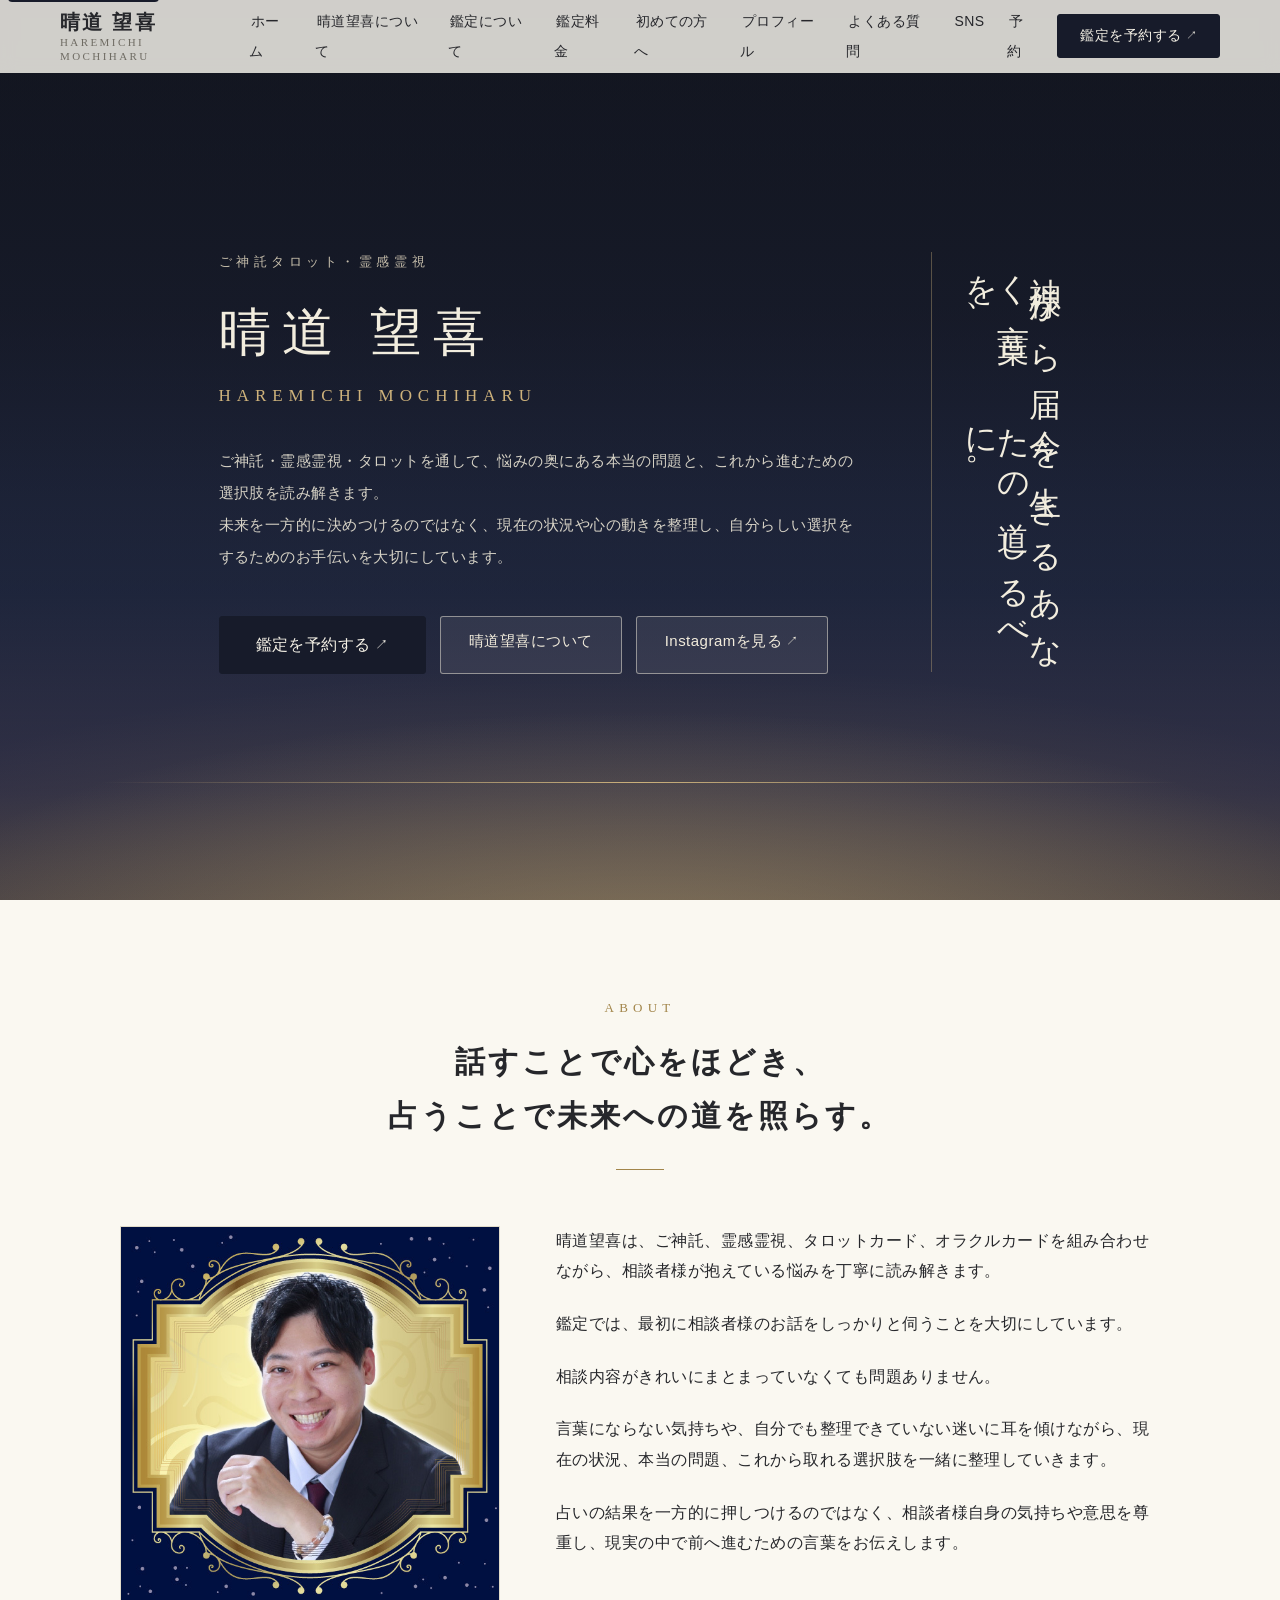
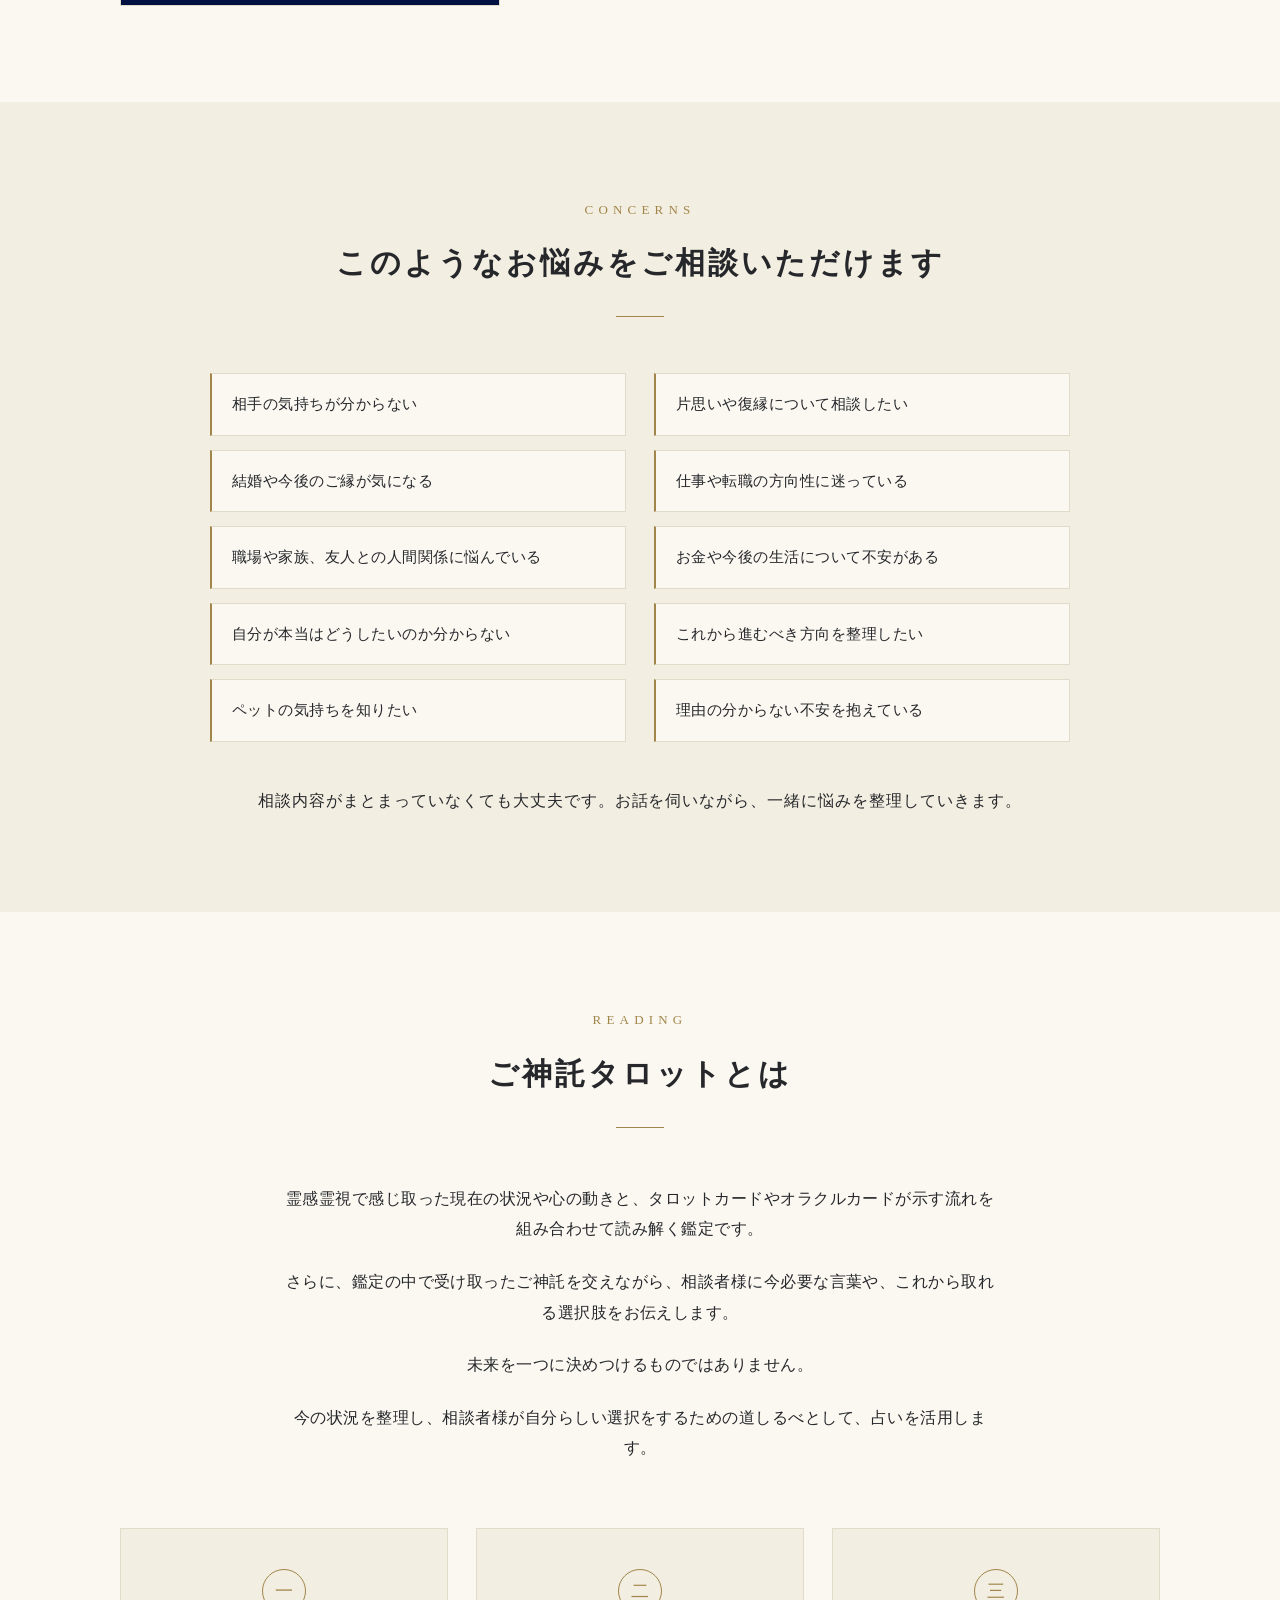
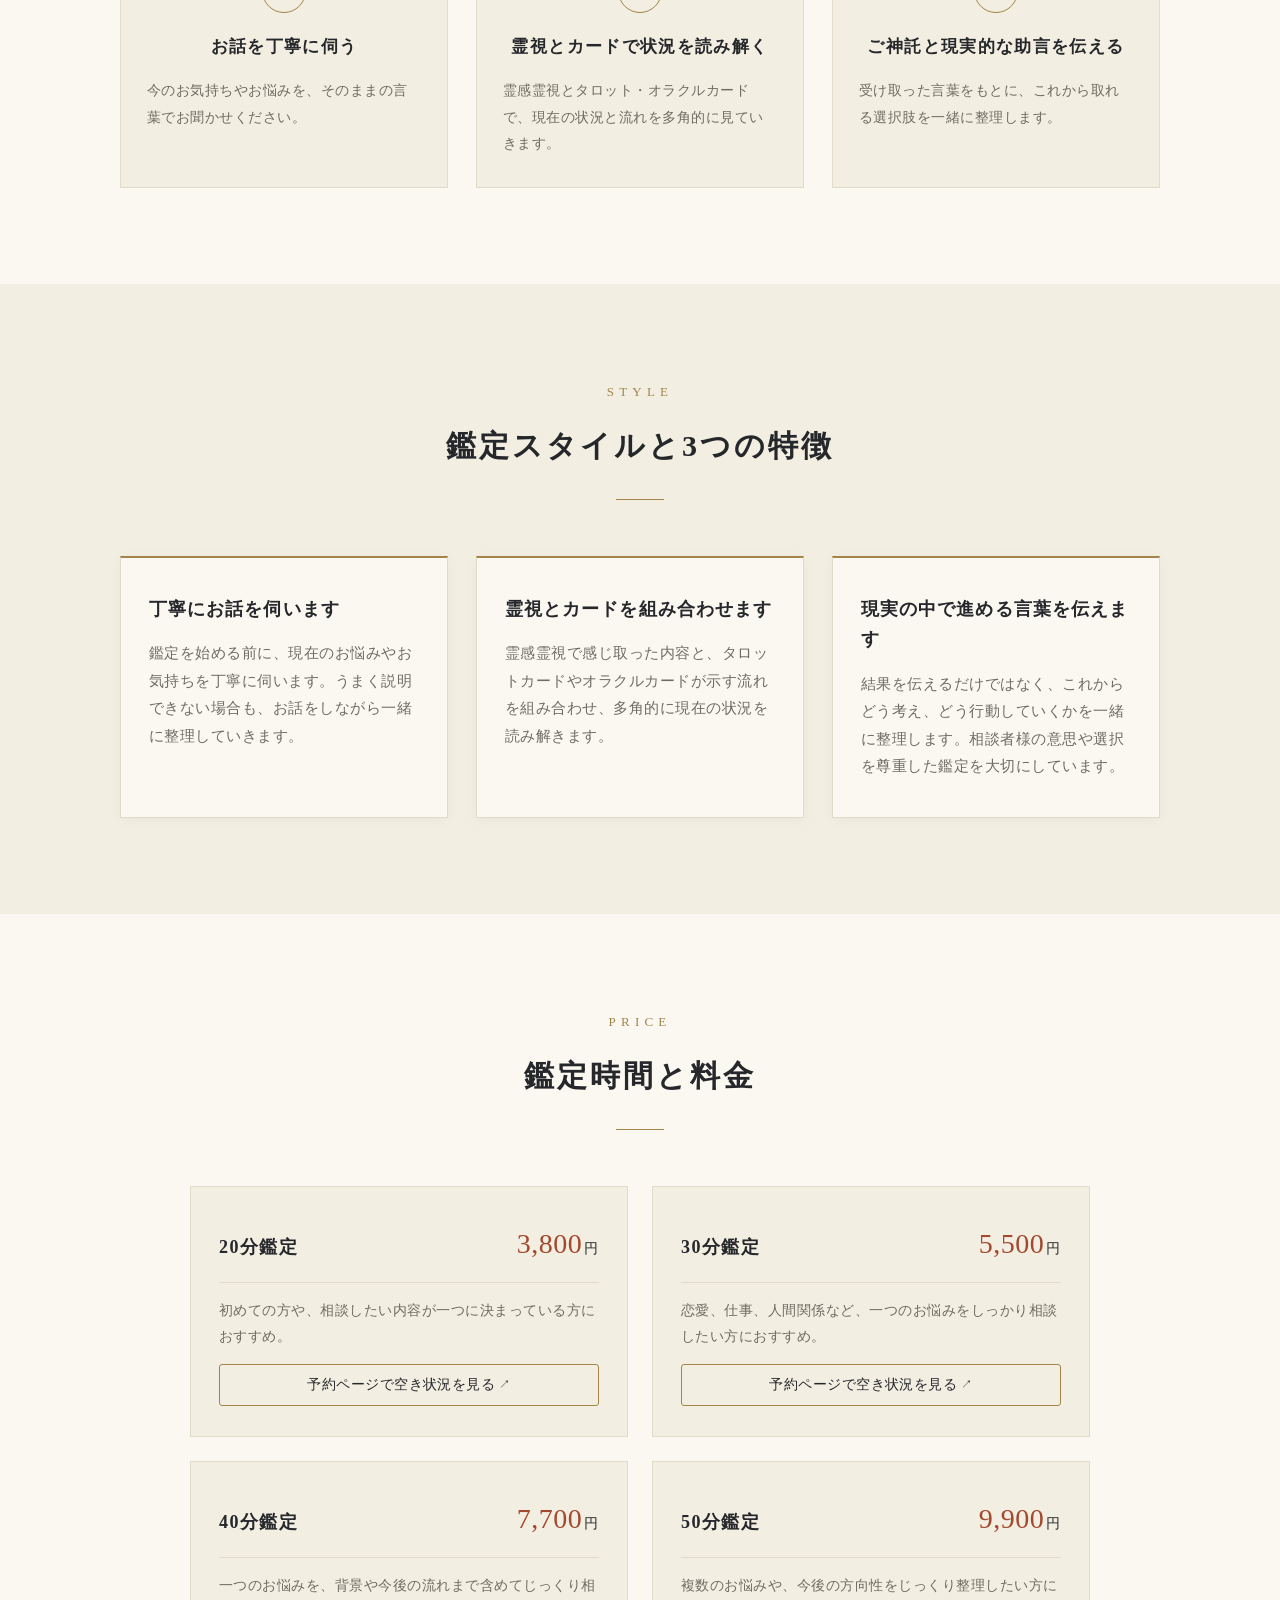
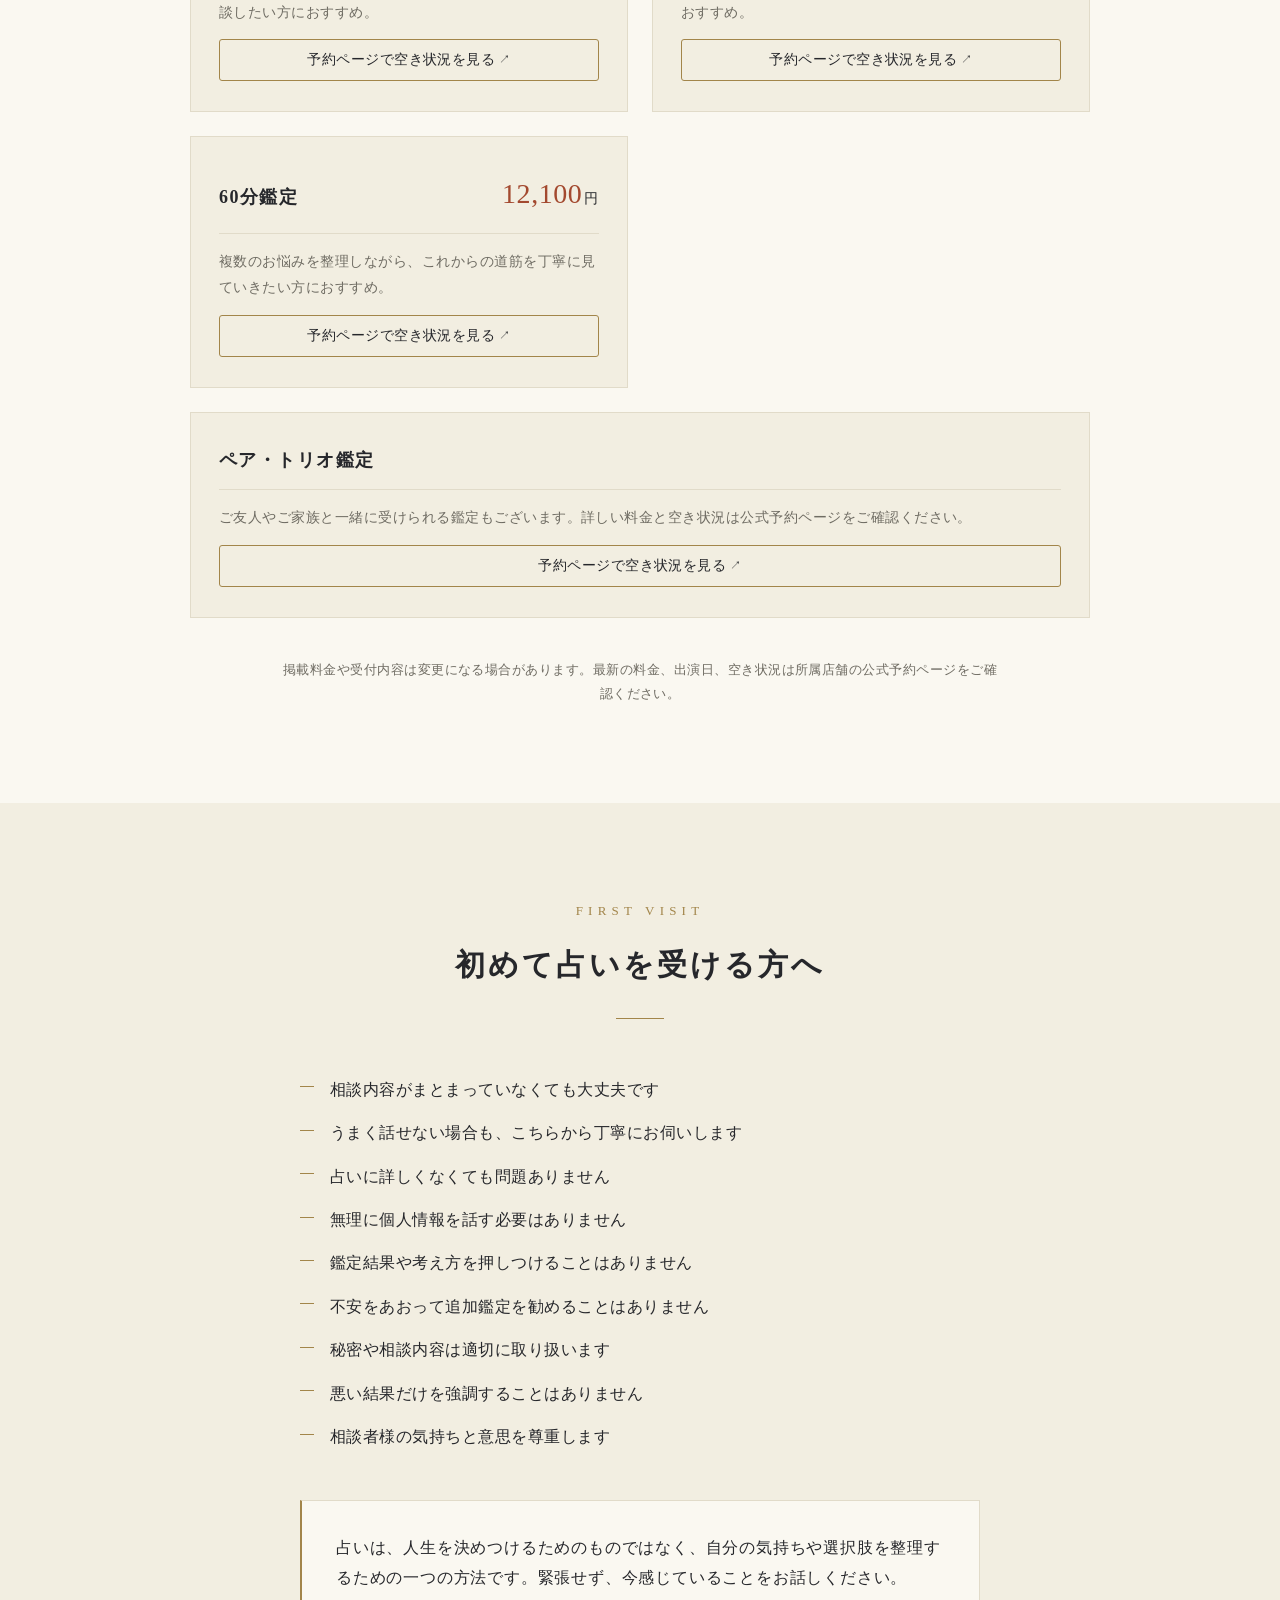
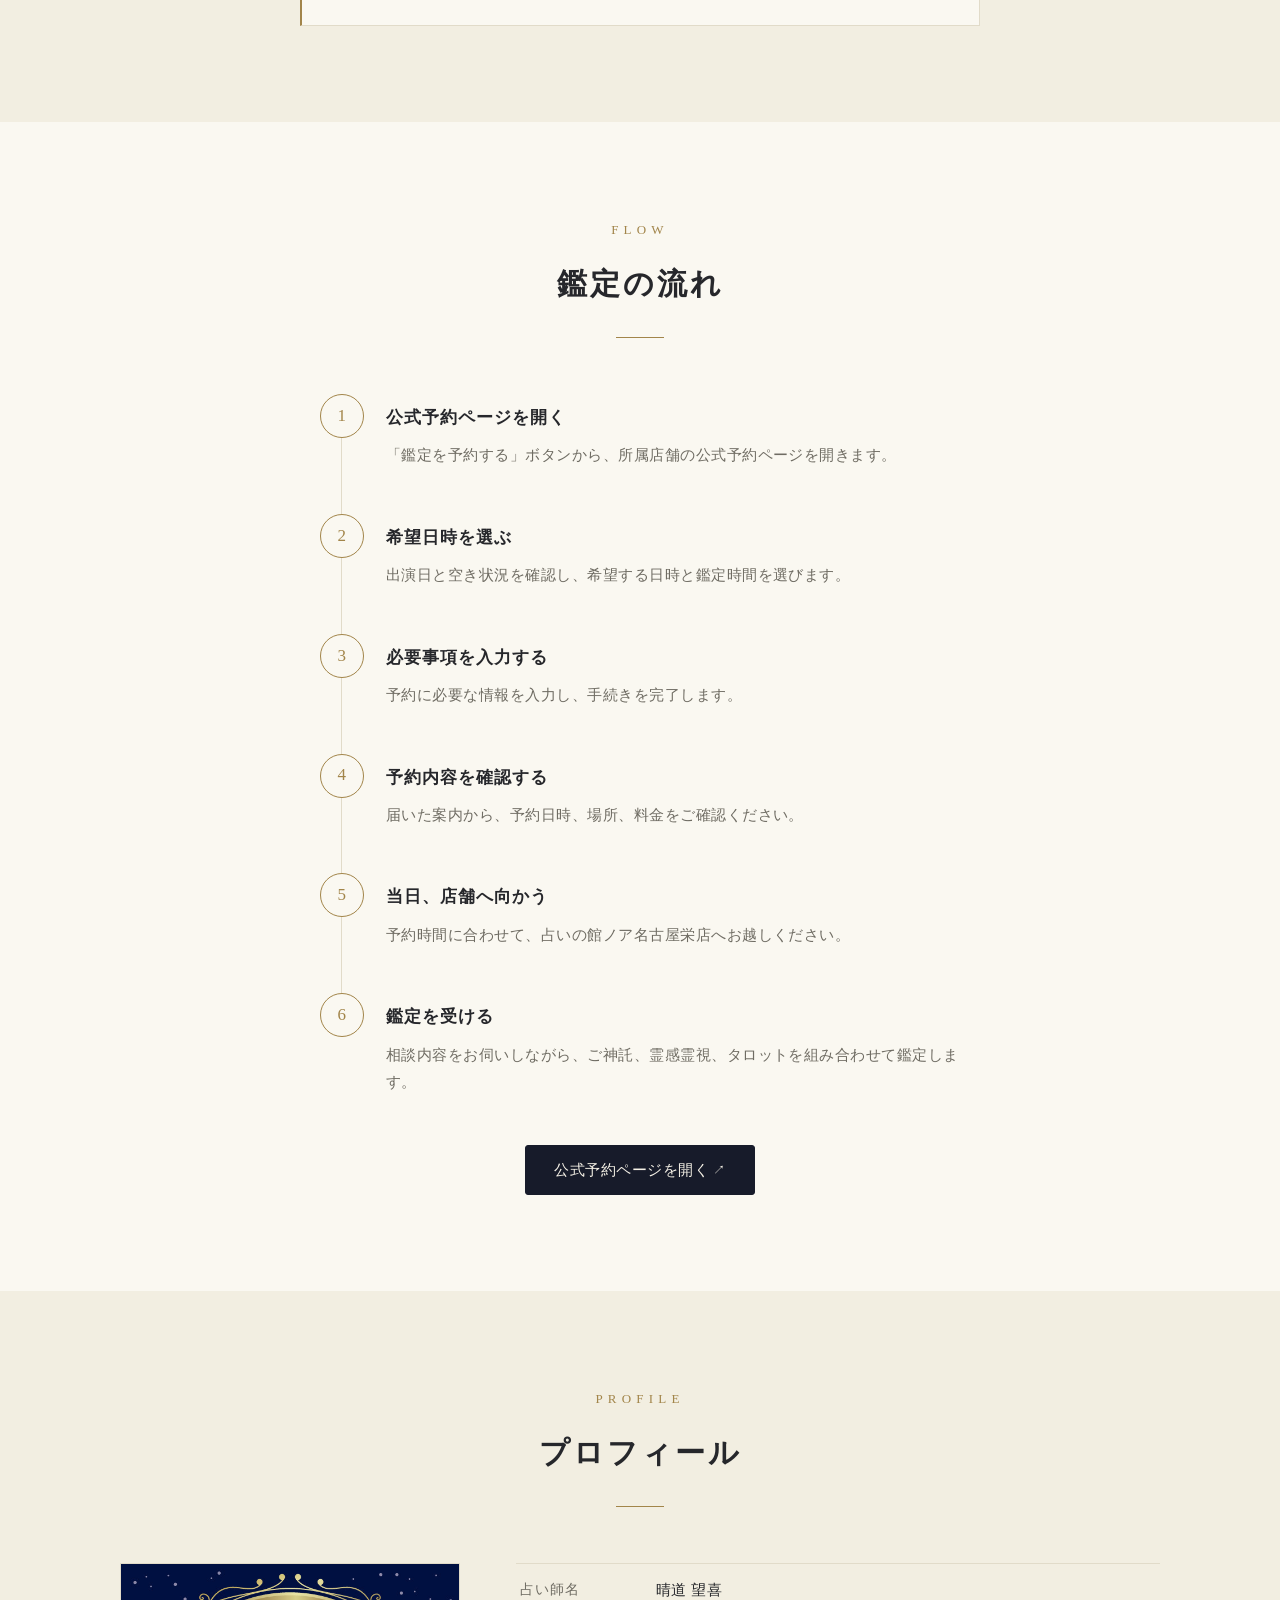
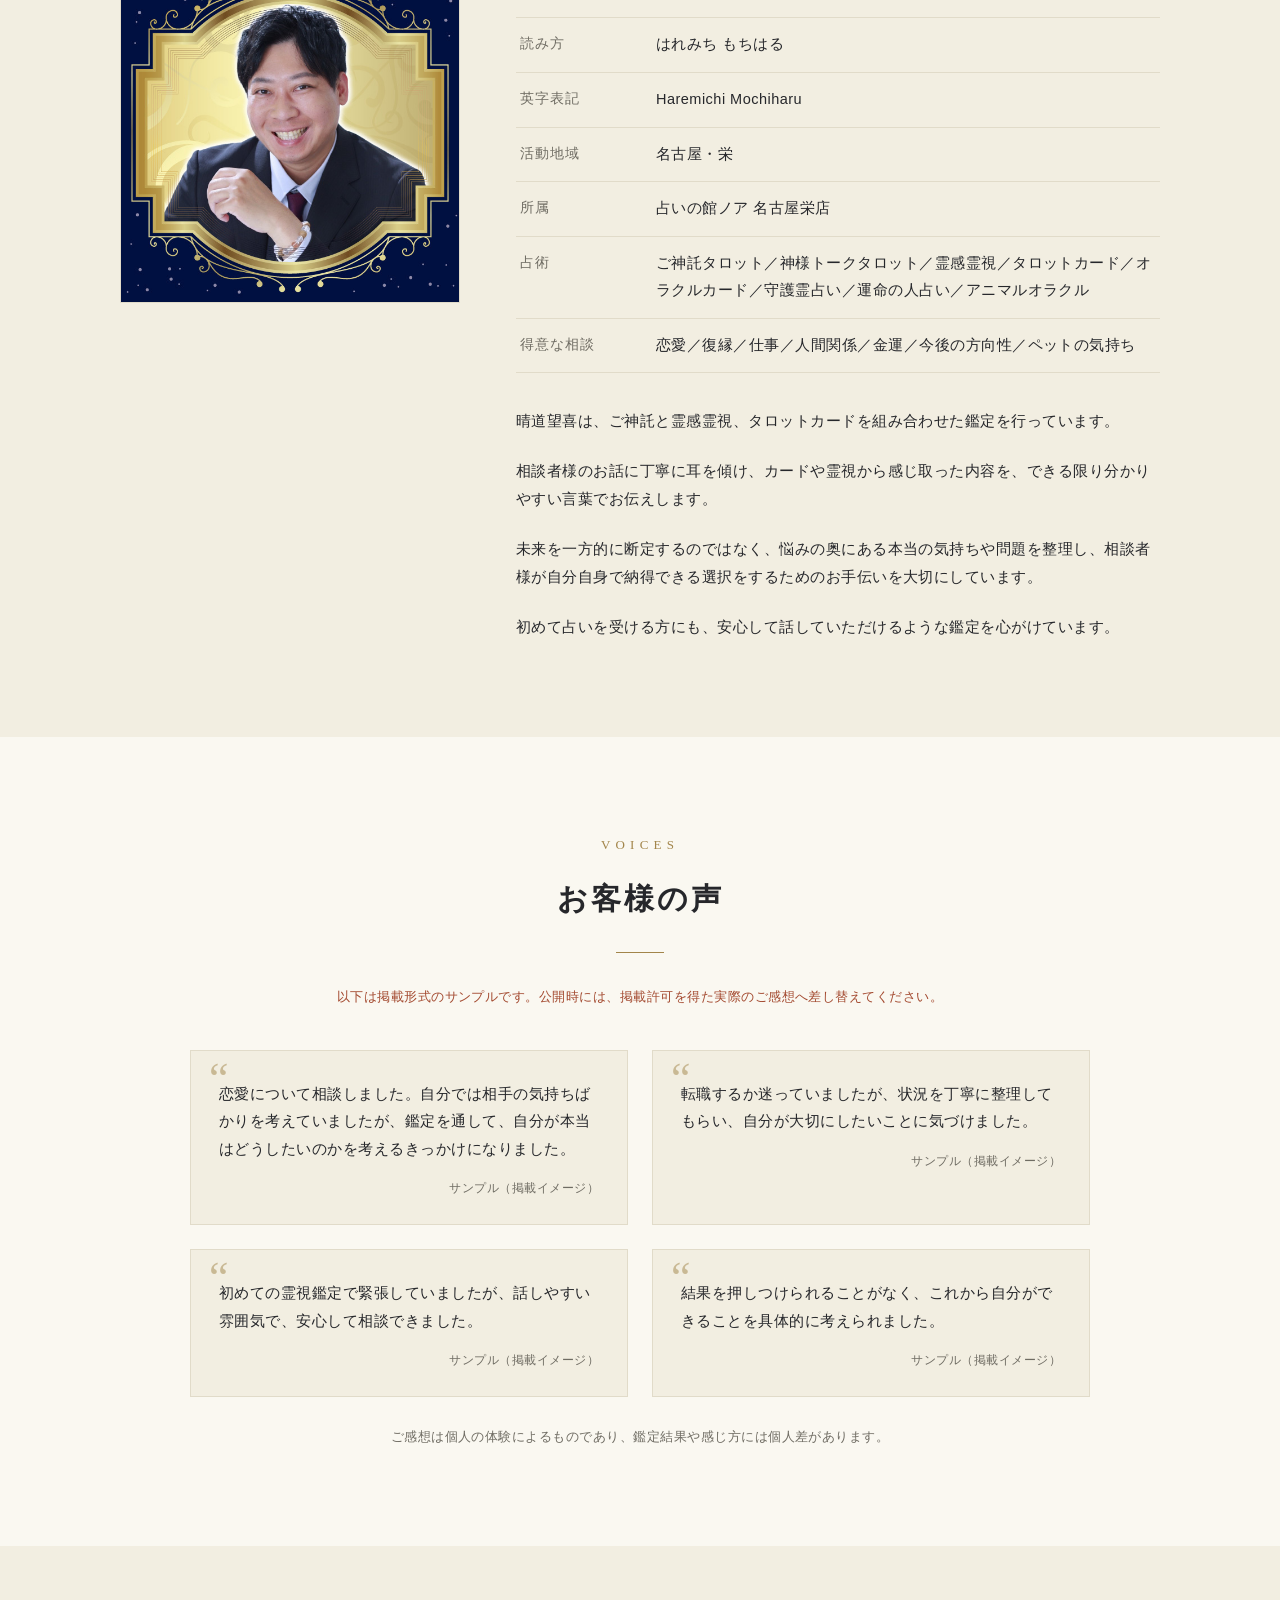
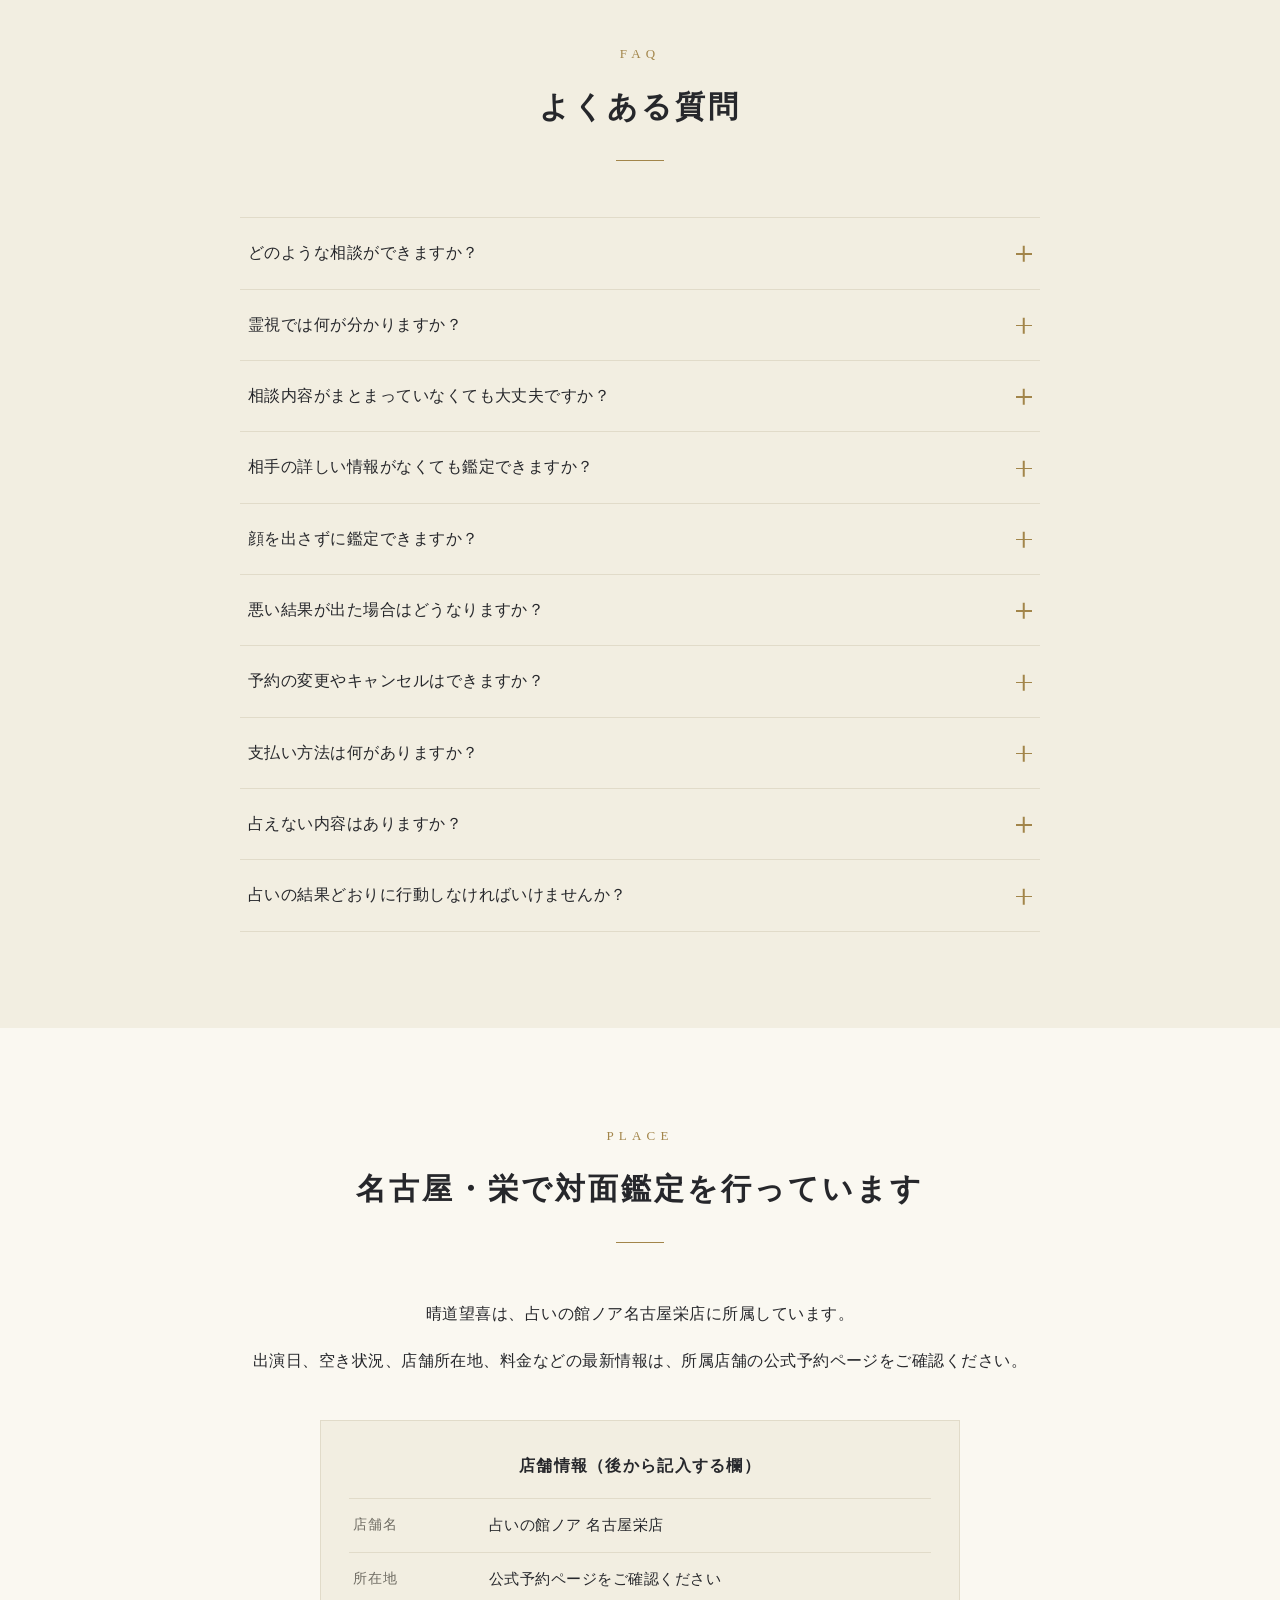
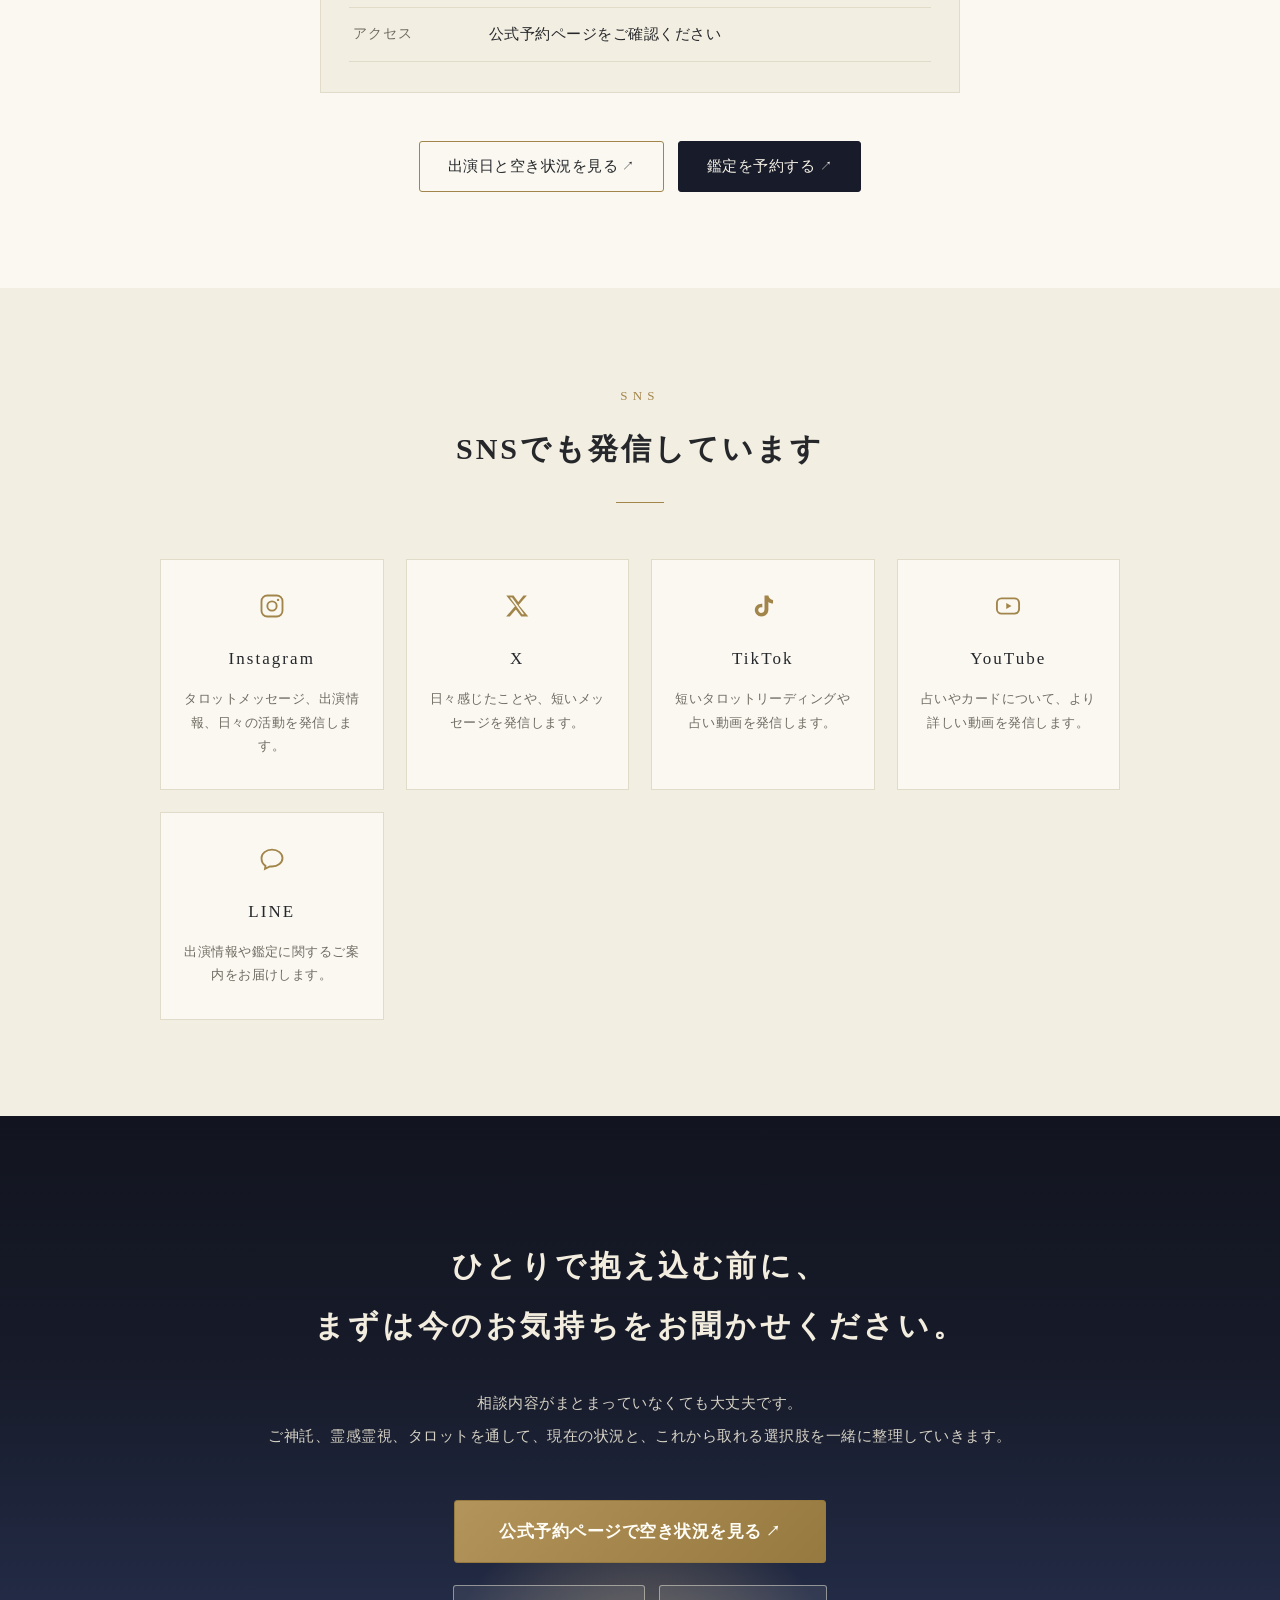
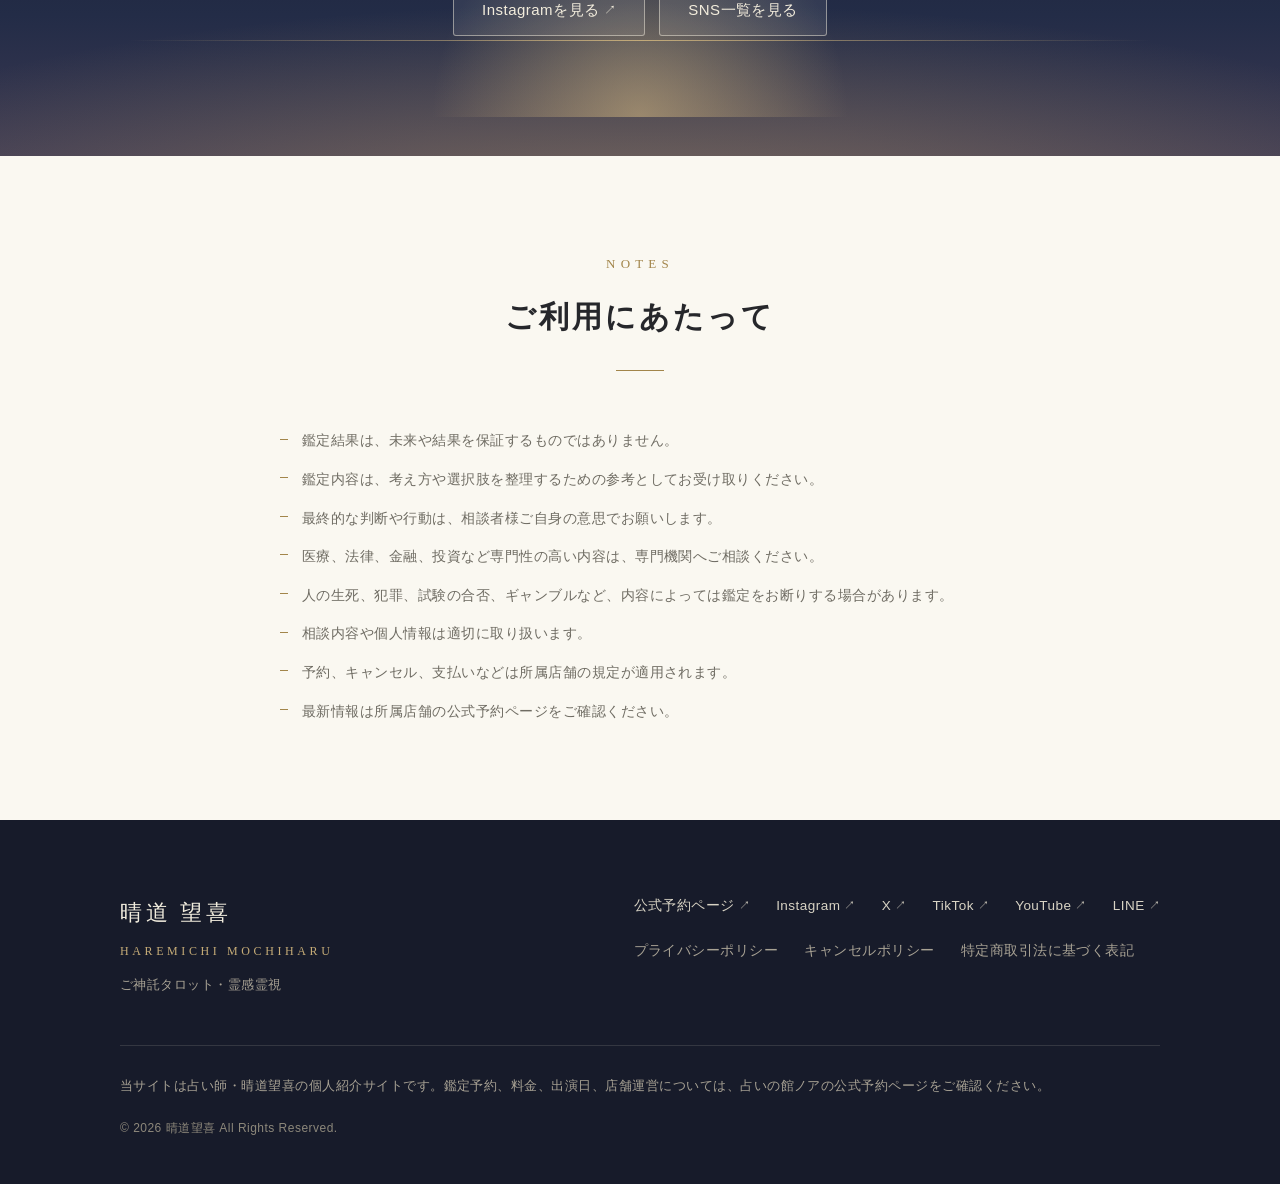
==== commit 9e4c8b02: "夜明け演出とInstagram反映" ====
--- a/index.html
+++ b/index.html
@@ -76,7 +76,7 @@
       "url": "https://noa-fortune.stores.jp/reserve/sakae/2063769"
     },
     "knowsAbout": ["ご神託タロット", "神様トークタロット", "霊感霊視", "タロットカード", "オラクルカード"],
-    "sameAs": []
+    "sameAs": ["https://www.instagram.com/haremichimochiharu"]
   }
   </script>
 </head>
@@ -179,7 +179,7 @@
           </a>
           <a class="btn btn-ghost-light" href="#about">晴道望喜について</a>
           <a class="btn btn-ghost-light" data-link="instagram" data-sns="instagram"
-             href="https://instagram.com/ここを変更"
+             href="https://www.instagram.com/haremichimochiharu"
              target="_blank" rel="noopener">
             Instagramを見る<span class="external-mark" aria-hidden="true">↗</span>
             <span class="visually-hidden">（外部サイトが別タブで開きます）</span>
@@ -808,7 +808,7 @@
 
           <li class="sns-card" data-sns="instagram">
             <a class="sns-link" data-link="instagram"
-               href="https://instagram.com/ここを変更"
+               href="https://www.instagram.com/haremichimochiharu"
                target="_blank" rel="noopener">
               <span class="sns-icon" aria-hidden="true">
                 <svg viewBox="0 0 24 24" width="28" height="28" fill="none" stroke="currentColor" stroke-width="1.6"><rect x="3" y="3" width="18" height="18" rx="5"/><circle cx="12" cy="12" r="4"/><circle cx="17.2" cy="6.8" r="1" fill="currentColor" stroke="none"/></svg>
@@ -899,7 +899,7 @@
           </a>
           <div class="reserve-cta-sub">
             <a class="btn btn-ghost-light" data-link="instagram" data-sns="instagram"
-               href="https://instagram.com/ここを変更"
+               href="https://www.instagram.com/haremichimochiharu"
                target="_blank" rel="noopener">
               Instagramを見る<span class="external-mark" aria-hidden="true">↗</span>
               <span class="visually-hidden">（外部サイトが別タブで開きます）</span>
@@ -955,7 +955,7 @@
                 <span class="visually-hidden">（外部の公式予約ページが別タブで開きます）</span>
               </a>
             </li>
-            <li data-sns="instagram"><a data-link="instagram" href="https://instagram.com/ここを変更" target="_blank" rel="noopener">Instagram<span class="external-mark" aria-hidden="true">↗</span><span class="visually-hidden">（外部サイト）</span></a></li>
+            <li data-sns="instagram"><a data-link="instagram" href="https://www.instagram.com/haremichimochiharu" target="_blank" rel="noopener">Instagram<span class="external-mark" aria-hidden="true">↗</span><span class="visually-hidden">（外部サイト）</span></a></li>
             <li data-sns="x"><a data-link="x" href="https://x.com/ここを変更" target="_blank" rel="noopener">X<span class="external-mark" aria-hidden="true">↗</span><span class="visually-hidden">（外部サイト）</span></a></li>
             <li data-sns="tiktok"><a data-link="tiktok" href="https://www.tiktok.com/@ここを変更" target="_blank" rel="noopener">TikTok<span class="external-mark" aria-hidden="true">↗</span><span class="visually-hidden">（外部サイト）</span></a></li>
             <li data-sns="youtube"><a data-link="youtube" href="https://www.youtube.com/@ここを変更" target="_blank" rel="noopener">YouTube<span class="external-mark" aria-hidden="true">↗</span><span class="visually-hidden">（外部サイト）</span></a></li>
--- a/css/style.css
+++ b/css/style.css
@@ -0,0 +1,1590 @@
+/* ============================================================
+   晴道望喜 公式サイト スタイルシート
+   テーマ：静かな祈り・夜明け・道を照らす光
+   ============================================================ */
+
+/* ------------------------------------------------------------
+   ここを変更：サイト全体の配色
+   下の変数の色コードを書き換えると、サイト全体の色が変わります。
+   ------------------------------------------------------------ */
+:root {
+  --color-bg: #faf8f1;          /* 基本の背景（アイボリー） */
+  --color-bg-light: #f2eee1;    /* 交互に使う背景（生成り） */
+  --color-text: #26272b;        /* 本文の文字色（深い墨色） */
+  --color-text-light: #6f6c63;  /* 補足の文字色（薄いグレー寄り） */
+  --color-accent: #a2854a;      /* アクセント（落ち着いた金色） */
+  --color-accent-sub: #a3492f;  /* サブアクセント（控えめな朱色） */
+  --color-border: #e1dbc9;      /* 罫線の色 */
+
+  /* 夜明けの空の色（ファーストビューなどで使用） */
+  --color-ink: #171b2a;         /* 濃紺（夜の空） */
+  --color-ink-2: #232c47;       /* 夜明け前の空 */
+  --color-dawn: #c8a86a;        /* 地平線の光 */
+
+  /* 書体 */
+  --font-body: "Zen Kaku Gothic New", "Hiragino Kaku Gothic ProN", "Yu Gothic", sans-serif;
+  --font-heading: "Shippori Mincho", "Hiragino Mincho ProN", "Yu Mincho", serif;
+  --font-en: "Cormorant Garamond", "Times New Roman", serif;
+
+  --header-height: 72px;
+}
+
+/* ------------------------------------------------------------
+   リセット・基本設定
+   ------------------------------------------------------------ */
+*,
+*::before,
+*::after {
+  box-sizing: border-box;
+  margin: 0;
+  padding: 0;
+}
+
+html {
+  scroll-behavior: smooth;
+  /* 固定ヘッダーの高さぶん、ページ内リンクの位置を下げる */
+  scroll-padding-top: calc(var(--header-height) + 16px);
+}
+
+body {
+  font-family: var(--font-body);
+  transition: background-color 0.4s linear;
+  font-size: 16px;
+  line-height: 1.9;
+  letter-spacing: 0.03em;
+  color: var(--color-text);
+  background-color: var(--color-bg);
+  -webkit-font-smoothing: antialiased;
+}
+
+img {
+  max-width: 100%;
+  height: auto;
+  display: block;
+}
+
+ul,
+ol {
+  list-style: none;
+}
+
+a {
+  color: var(--color-accent-sub);
+  text-decoration: none;
+}
+
+a:hover {
+  opacity: 0.85;
+}
+
+/* キーボード操作時のフォーカスを明確に表示する */
+a:focus-visible,
+button:focus-visible {
+  outline: 2px solid var(--color-accent);
+  outline-offset: 3px;
+  border-radius: 2px;
+}
+
+/* スクリーンリーダー専用テキスト */
+.visually-hidden {
+  position: absolute;
+  width: 1px;
+  height: 1px;
+  padding: 0;
+  margin: -1px;
+  overflow: hidden;
+  clip: rect(0 0 0 0);
+  white-space: nowrap;
+  border: 0;
+}
+
+/* スキップリンク */
+.skip-link {
+  position: absolute;
+  top: -48px;
+  left: 8px;
+  z-index: 200;
+  background: var(--color-ink);
+  color: #fff;
+  padding: 10px 18px;
+  border-radius: 4px;
+  transition: top 0.2s;
+}
+
+.skip-link:focus {
+  top: 8px;
+}
+
+/* 外部リンクの印 */
+.external-mark {
+  display: inline-block;
+  margin-left: 0.35em;
+  font-size: 0.8em;
+  transform: translateY(-1px);
+}
+
+/* ------------------------------------------------------------
+   ボタン
+   ------------------------------------------------------------ */
+.btn {
+  display: inline-block;
+  padding: 13px 28px;
+  font-family: var(--font-body);
+  font-size: 15px;
+  font-weight: 500;
+  line-height: 1.5;
+  text-align: center;
+  border-radius: 3px;
+  border: 1px solid transparent;
+  cursor: pointer;
+  transition: opacity 0.2s, background-color 0.2s, transform 0.2s;
+  min-height: 48px;
+}
+
+.btn:hover {
+  opacity: 0.9;
+}
+
+/* メインの予約ボタン（濃紺） */
+.btn-primary {
+  background-color: var(--color-ink);
+  color: #f6f2e7;
+  border-color: var(--color-ink);
+}
+
+/* 金色の予約ボタン（最重要のCTA用） */
+.btn-gold {
+  background: linear-gradient(135deg, #b3945a 0%, #96793f 100%);
+  color: #fffdf6;
+  border-color: #96793f;
+  font-weight: 700;
+}
+
+/* 枠線のみのボタン */
+.btn-outline {
+  background-color: transparent;
+  color: var(--color-text);
+  border-color: var(--color-accent);
+}
+
+/* 暗い背景用の淡いボタン */
+.btn-ghost-light {
+  background-color: rgba(255, 255, 255, 0.08);
+  color: #f2ecdc;
+  border-color: rgba(242, 236, 220, 0.5);
+}
+
+.btn-lg { padding: 16px 36px; font-size: 16px; }
+.btn-xl { padding: 18px 44px; font-size: 17px; }
+.btn-sm { padding: 9px 20px; font-size: 14px; min-height: 42px; }
+.btn-block { display: block; width: 100%; }
+
+/* ------------------------------------------------------------
+   ヘッダー
+   ------------------------------------------------------------ */
+.site-header {
+  position: fixed;
+  top: 0;
+  left: 0;
+  right: 0;
+  z-index: 100;
+  background-color: rgba(250, 248, 241, 0.82);
+  backdrop-filter: blur(8px);
+  -webkit-backdrop-filter: blur(8px);
+  border-bottom: 1px solid transparent;
+  transition: background-color 0.3s, border-color 0.3s, box-shadow 0.3s;
+}
+
+/* スクロールすると背景が少し濃くなる */
+.site-header.is-scrolled {
+  background-color: rgba(248, 245, 235, 0.97);
+  border-bottom-color: var(--color-border);
+  box-shadow: 0 1px 10px rgba(23, 27, 42, 0.06);
+}
+
+.header-inner {
+  display: flex;
+  align-items: center;
+  gap: 20px;
+  max-width: 1200px;
+  margin: 0 auto;
+  padding: 0 20px;
+  height: var(--header-height);
+}
+
+.site-logo {
+  display: flex;
+  flex-direction: column;
+  color: var(--color-text);
+  line-height: 1.3;
+}
+
+.site-logo-name {
+  font-family: var(--font-heading);
+  font-size: 20px;
+  font-weight: 600;
+  letter-spacing: 0.12em;
+}
+
+.site-logo-en {
+  font-family: var(--font-en);
+  font-size: 11px;
+  letter-spacing: 0.22em;
+  color: var(--color-text-light);
+  text-transform: uppercase;
+}
+
+.global-nav {
+  margin-left: auto;
+}
+
+.global-nav-list {
+  display: flex;
+  gap: 22px;
+}
+
+.global-nav-list a {
+  color: var(--color-text);
+  font-size: 14px;
+  padding: 6px 2px;
+  position: relative;
+}
+
+.global-nav-list a::after {
+  content: "";
+  position: absolute;
+  left: 0;
+  right: 0;
+  bottom: 0;
+  height: 1px;
+  background-color: var(--color-accent);
+  transform: scaleX(0);
+  transition: transform 0.25s;
+}
+
+.global-nav-list a:hover::after,
+.global-nav-list a:focus-visible::after {
+  transform: scaleX(1);
+}
+
+.header-reserve-btn {
+  padding: 10px 22px;
+  font-size: 14px;
+  min-height: 44px;
+  white-space: nowrap;
+}
+
+/* メニュー内予約ボタンはスマートフォンのみ表示 */
+.nav-reserve-btn {
+  display: none;
+}
+
+/* ハンバーガーボタン */
+.menu-toggle {
+  display: none;
+  flex-direction: column;
+  justify-content: center;
+  gap: 6px;
+  width: 48px;
+  height: 48px;
+  padding: 12px;
+  background: transparent;
+  border: 1px solid var(--color-border);
+  border-radius: 4px;
+  cursor: pointer;
+}
+
+.menu-toggle-bar {
+  display: block;
+  width: 100%;
+  height: 1.5px;
+  background-color: var(--color-text);
+  transition: transform 0.3s, opacity 0.3s;
+}
+
+.menu-toggle[aria-expanded="true"] .menu-toggle-bar:nth-child(1) {
+  transform: translateY(7.5px) rotate(45deg);
+}
+.menu-toggle[aria-expanded="true"] .menu-toggle-bar:nth-child(2) {
+  opacity: 0;
+}
+.menu-toggle[aria-expanded="true"] .menu-toggle-bar:nth-child(3) {
+  transform: translateY(-7.5px) rotate(-45deg);
+}
+
+/* ------------------------------------------------------------
+   ファーストビュー（夜明けの空）
+   ------------------------------------------------------------ */
+.hero {
+  position: relative;
+  min-height: 100svh;
+  display: flex;
+  align-items: center;
+  justify-content: center;
+  padding: calc(var(--header-height) + 48px) 20px 96px;
+  overflow: hidden;
+  color: #f2edde;
+  text-align: center;
+}
+
+.hero-bg {
+  position: absolute;
+  inset: 0;
+  z-index: -1;
+  /* 画像がない場合の背景：夜から夜明けへ向かうグラデーション */
+  background:
+    radial-gradient(ellipse 120% 55% at 50% 108%, rgba(200, 168, 106, 0.5) 0%, rgba(200, 168, 106, 0) 62%),
+    linear-gradient(180deg, #12151f 0%, var(--color-ink) 34%, var(--color-ink-2) 66%, #4a4560 88%, #7d6a63 100%);
+}
+
+.hero-photo {
+  position: absolute;
+  inset: 0;
+  width: 100%;
+  height: 100%;
+  object-fit: cover;
+  opacity: 0.55;
+}
+
+/* hero.jpg が存在しない場合は画像を非表示にする */
+.hero-photo.is-missing {
+  display: none;
+}
+
+.hero-veil {
+  position: absolute;
+  inset: 0;
+  background: linear-gradient(180deg, rgba(18, 21, 31, 0.55) 0%, rgba(23, 27, 42, 0.35) 55%, rgba(23, 27, 42, 0.55) 100%);
+}
+
+/* 地平線に走る一筋の光 */
+.hero-horizon {
+  position: absolute;
+  left: 8%;
+  right: 8%;
+  bottom: 13%;
+  height: 1px;
+  background: linear-gradient(90deg, rgba(200, 168, 106, 0) 0%, rgba(216, 187, 128, 0.9) 50%, rgba(200, 168, 106, 0) 100%);
+}
+
+.hero-inner {
+  max-width: 820px;
+}
+
+.hero-role {
+  font-size: 13px;
+  letter-spacing: 0.35em;
+  color: rgba(230, 220, 195, 0.85);
+  margin-bottom: 22px;
+}
+
+.hero-name {
+  margin-bottom: 34px;
+  font-weight: 500;
+}
+
+.hero-name-ja {
+  display: block;
+  font-family: var(--font-heading);
+  font-size: clamp(34px, 6vw, 52px);
+  letter-spacing: 0.22em;
+  line-height: 1.4;
+}
+
+.hero-name-en {
+  display: block;
+  font-family: var(--font-en);
+  font-size: clamp(14px, 2vw, 17px);
+  letter-spacing: 0.35em;
+  color: rgba(216, 187, 128, 0.95);
+  margin-top: 10px;
+  text-transform: uppercase;
+}
+
+/* キャッチコピー（PCでは縦書き） */
+.hero-copy {
+  font-family: var(--font-heading);
+  font-size: clamp(19px, 3vw, 25px);
+  letter-spacing: 0.18em;
+  line-height: 2.4;
+  margin-bottom: 30px;
+}
+
+.hero-copy span {
+  display: block;
+}
+
+.hero-lead {
+  font-size: 14.5px;
+  line-height: 2.2;
+  color: rgba(240, 234, 218, 0.88);
+  max-width: 640px;
+  margin: 0 auto 42px;
+}
+
+.hero-actions {
+  display: flex;
+  flex-wrap: wrap;
+  justify-content: center;
+  gap: 14px;
+}
+
+/* PC表示ではキャッチコピーを縦書きにして、静かな祈りの雰囲気を出す */
+@media (min-width: 900px) {
+  .hero-inner {
+    display: grid;
+    grid-template-columns: 1fr auto;
+    grid-template-areas:
+      "role   copy"
+      "name   copy"
+      "lead   copy"
+      "action copy";
+    column-gap: 72px;
+    text-align: left;
+    align-items: center;
+    max-width: 980px;
+  }
+
+  .hero-role   { grid-area: role; }
+  .hero-name   { grid-area: name; }
+  .hero-lead   { grid-area: lead; margin-left: 0; }
+  .hero-actions { grid-area: action; justify-content: flex-start; }
+
+  .hero-copy {
+    grid-area: copy;
+    writing-mode: vertical-rl;
+    font-size: clamp(24px, 2.6vw, 32px);
+    letter-spacing: 0.32em;
+    line-height: 1;
+    margin-bottom: 0;
+    height: 420px;
+    display: flex;
+    gap: 26px;
+    align-self: center;
+    border-left: 1px solid rgba(216, 187, 128, 0.35);
+    padding-left: 34px;
+  }
+}
+
+
+/* ------------------------------------------------------------
+   ファーストビューの演出（星・金の粒子・呼吸する地平線の光）
+   「動きを減らす」設定では自動的に停止します。
+   ------------------------------------------------------------ */
+
+/* またたく星（JavaScriptで生成） */
+.hero-star {
+  position: absolute;
+  border-radius: 50%;
+  background-color: #e8e2cf;
+  opacity: 0;
+  animation: star-twinkle 4s ease-in-out infinite;
+  pointer-events: none;
+}
+
+@keyframes star-twinkle {
+  0%, 100% { opacity: 0; }
+  50% { opacity: 0.85; }
+}
+
+/* 地平線から立ちのぼる金の粒子（JavaScriptで生成） */
+.hero-particle {
+  position: absolute;
+  bottom: 10%;
+  width: 3px;
+  height: 3px;
+  border-radius: 50%;
+  background-color: rgba(216, 187, 128, 0.85);
+  box-shadow: 0 0 6px rgba(216, 187, 128, 0.7);
+  opacity: 0;
+  animation: particle-rise 12s linear infinite;
+  pointer-events: none;
+}
+
+@keyframes particle-rise {
+  0%   { transform: translateY(0) translateX(0); opacity: 0; }
+  8%   { opacity: 0.9; }
+  60%  { opacity: 0.5; }
+  100% { transform: translateY(-46vh) translateX(14px); opacity: 0; }
+}
+
+/* 地平線の光がゆっくり呼吸する */
+.hero-horizon {
+  animation: horizon-breath 7s ease-in-out infinite;
+}
+
+@keyframes horizon-breath {
+  0%, 100% { opacity: 0.65; transform: scaleX(0.96); }
+  50%      { opacity: 1; transform: scaleX(1); }
+}
+
+/* 地平線の下から滲む夜明けの光 */
+.hero-bg::after {
+  content: "";
+  position: absolute;
+  left: 0;
+  right: 0;
+  bottom: 0;
+  height: 42%;
+  background: radial-gradient(ellipse 90% 100% at 50% 118%, rgba(216, 187, 128, 0.38) 0%, rgba(216, 187, 128, 0) 68%);
+  animation: dawn-glow 9s ease-in-out infinite;
+  pointer-events: none;
+}
+
+@keyframes dawn-glow {
+  0%, 100% { opacity: 0.55; }
+  50%      { opacity: 1; }
+}
+
+/* ページ最後の予約セクション：昇りはじめた太陽の光 */
+.reserve-cta::before {
+  content: "";
+  position: absolute;
+  left: 50%;
+  bottom: 6%;
+  width: 420px;
+  height: 220px;
+  transform: translateX(-50%);
+  background: radial-gradient(ellipse at 50% 100%, rgba(222, 192, 132, 0.5) 0%, rgba(222, 192, 132, 0) 70%);
+  animation: dawn-glow 8s ease-in-out infinite;
+  pointer-events: none;
+}
+
+/* ------------------------------------------------------------
+   セクション共通
+   ------------------------------------------------------------ */
+.section {
+  padding: 96px 0;
+  background-color: var(--color-bg);
+  transition: background-color 0.4s linear;
+}
+
+.section-alt {
+  background-color: var(--color-bg-light);
+  transition: background-color 0.4s linear;
+}
+
+.container {
+  max-width: 1080px;
+  margin: 0 auto;
+  padding: 0 20px;
+}
+
+.container-narrow {
+  max-width: 840px;
+}
+
+.section-eyebrow {
+  font-family: var(--font-en);
+  font-size: 13px;
+  letter-spacing: 0.4em;
+  text-transform: uppercase;
+  color: var(--color-accent);
+  text-align: center;
+  margin-bottom: 14px;
+}
+
+.section-title {
+  font-family: var(--font-heading);
+  font-size: clamp(23px, 4vw, 30px);
+  font-weight: 600;
+  letter-spacing: 0.1em;
+  line-height: 1.8;
+  text-align: center;
+  margin-bottom: 56px;
+}
+
+/* 見出し下の細い金線 */
+.section-title::after {
+  content: "";
+  display: block;
+  width: 48px;
+  height: 1px;
+  background-color: var(--color-accent);
+  margin: 26px auto 0;
+}
+
+.section-note {
+  text-align: center;
+  margin-top: 44px;
+  font-family: var(--font-heading);
+  font-size: 16px;
+  letter-spacing: 0.06em;
+  color: var(--color-text);
+}
+
+.section-note-small {
+  text-align: center;
+  margin-top: 28px;
+  font-size: 13px;
+  color: var(--color-text-light);
+}
+
+.section-cta {
+  display: flex;
+  flex-wrap: wrap;
+  justify-content: center;
+  gap: 14px;
+  margin-top: 48px;
+}
+
+/* ------------------------------------------------------------
+   晴道望喜について
+   ------------------------------------------------------------ */
+.about-layout {
+  display: grid;
+  grid-template-columns: minmax(260px, 380px) 1fr;
+  gap: 56px;
+  align-items: start;
+}
+
+.about-text p + p,
+.profile-text p + p,
+.goshintaku-text p + p {
+  margin-top: 1.4em;
+}
+
+/* 写真の枠（画像がなくても静かなプレースホルダーを表示） */
+.about-photo-frame,
+.profile-photo-frame {
+  position: relative;
+  aspect-ratio: 1 / 1; /* ここを変更：写真の縦横比（正方形の写真に合わせています。縦長写真なら 4 / 5 に） */
+  background:
+    linear-gradient(160deg, #ece6d4 0%, #e2dbc6 100%);
+  border: 1px solid var(--color-border);
+  overflow: hidden;
+}
+
+.about-photo-frame img,
+.profile-photo-frame img {
+  width: 100%;
+  height: 100%;
+  object-fit: cover;
+}
+
+.about-photo-frame img.is-missing,
+.profile-photo-frame img.is-missing {
+  display: none;
+}
+
+.photo-placeholder-label {
+  position: absolute;
+  inset: 0;
+  display: flex;
+  align-items: center;
+  justify-content: center;
+  font-family: var(--font-heading);
+  font-size: 13px;
+  letter-spacing: 0.3em;
+  color: #a89f89;
+  z-index: 0;
+}
+
+.about-photo-frame img,
+.profile-photo-frame img {
+  position: relative;
+  z-index: 1;
+}
+
+/* ------------------------------------------------------------
+   お悩み一覧
+   ------------------------------------------------------------ */
+.worry-list {
+  display: grid;
+  grid-template-columns: repeat(2, 1fr);
+  gap: 14px 28px;
+  max-width: 860px;
+  margin: 0 auto;
+}
+
+.worry-list li {
+  background-color: var(--color-bg);
+  border: 1px solid var(--color-border);
+  border-left: 2px solid var(--color-accent);
+  padding: 16px 20px;
+  font-size: 15px;
+}
+
+/* ------------------------------------------------------------
+   ご神託タロット 3段階
+   ------------------------------------------------------------ */
+.goshintaku-text {
+  max-width: 720px;
+  margin: 0 auto 64px;
+  text-align: center;
+}
+
+.step3 {
+  display: grid;
+  grid-template-columns: repeat(3, 1fr);
+  gap: 28px;
+  counter-reset: step;
+}
+
+.step3-item {
+  position: relative;
+  background-color: var(--color-bg-light);
+  border: 1px solid var(--color-border);
+  padding: 40px 26px 30px;
+  text-align: center;
+}
+
+.step3-num {
+  display: inline-flex;
+  align-items: center;
+  justify-content: center;
+  width: 44px;
+  height: 44px;
+  margin-bottom: 18px;
+  border: 1px solid var(--color-accent);
+  border-radius: 50%;
+  font-family: var(--font-heading);
+  font-size: 18px;
+  color: var(--color-accent);
+}
+
+.step3-title {
+  font-family: var(--font-heading);
+  font-size: 17px;
+  font-weight: 600;
+  letter-spacing: 0.08em;
+  margin-bottom: 14px;
+}
+
+.step3-item p {
+  font-size: 14px;
+  color: var(--color-text-light);
+  text-align: left;
+}
+
+/* ------------------------------------------------------------
+   3つの特徴
+   ------------------------------------------------------------ */
+.feature-grid {
+  display: grid;
+  grid-template-columns: repeat(3, 1fr);
+  gap: 28px;
+}
+
+.feature-card {
+  background-color: var(--color-bg);
+  border: 1px solid var(--color-border);
+  border-top: 2px solid var(--color-accent);
+  padding: 36px 28px;
+  box-shadow: 0 2px 12px rgba(23, 27, 42, 0.04);
+}
+
+.feature-title {
+  font-family: var(--font-heading);
+  font-size: 18px;
+  font-weight: 600;
+  letter-spacing: 0.06em;
+  margin-bottom: 16px;
+  line-height: 1.7;
+}
+
+.feature-card p {
+  font-size: 14.5px;
+  color: var(--color-text-light);
+}
+
+/* ------------------------------------------------------------
+   料金
+   ------------------------------------------------------------ */
+.price-list {
+  display: grid;
+  grid-template-columns: repeat(2, 1fr);
+  gap: 24px;
+  max-width: 900px;
+  margin: 0 auto;
+}
+
+.price-item {
+  background-color: var(--color-bg-light);
+  border: 1px solid var(--color-border);
+  padding: 30px 28px;
+  display: flex;
+  flex-direction: column;
+  gap: 14px;
+}
+
+.price-item-pair {
+  grid-column: 1 / -1;
+}
+
+.price-head {
+  display: flex;
+  align-items: baseline;
+  justify-content: space-between;
+  gap: 12px;
+  border-bottom: 1px solid var(--color-border);
+  padding-bottom: 12px;
+}
+
+.price-time {
+  font-family: var(--font-heading);
+  font-size: 18px;
+  font-weight: 600;
+  letter-spacing: 0.08em;
+}
+
+.price-amount {
+  font-family: var(--font-en);
+  font-size: 28px;
+  color: var(--color-accent-sub);
+  letter-spacing: 0.02em;
+}
+
+.price-unit {
+  font-family: var(--font-body);
+  font-size: 14px;
+  margin-left: 2px;
+  color: var(--color-text);
+}
+
+.price-desc {
+  font-size: 14px;
+  color: var(--color-text-light);
+  flex-grow: 1;
+}
+
+.price-note {
+  max-width: 720px;
+  margin: 40px auto 0;
+  text-align: center;
+  font-size: 13px;
+  color: var(--color-text-light);
+}
+
+/* ------------------------------------------------------------
+   初めての方へ
+   ------------------------------------------------------------ */
+.assurance-list {
+  max-width: 680px;
+  margin: 0 auto 48px;
+  display: grid;
+  gap: 14px;
+}
+
+.assurance-list li {
+  position: relative;
+  padding-left: 30px;
+  font-size: 15.5px;
+}
+
+.assurance-list li::before {
+  content: "";
+  position: absolute;
+  left: 0;
+  top: 0.75em;
+  width: 14px;
+  height: 1px;
+  background-color: var(--color-accent);
+}
+
+.assurance-close {
+  max-width: 680px;
+  margin: 0 auto;
+  padding: 32px 34px;
+  background-color: var(--color-bg);
+  border: 1px solid var(--color-border);
+  border-left: 2px solid var(--color-accent);
+  font-family: var(--font-heading);
+  font-size: 16px;
+  letter-spacing: 0.05em;
+}
+
+/* ------------------------------------------------------------
+   鑑定の流れ（タイムライン）
+   ------------------------------------------------------------ */
+.flow-timeline {
+  max-width: 640px;
+  margin: 0 auto;
+  counter-reset: flow;
+  position: relative;
+}
+
+.flow-step {
+  position: relative;
+  counter-increment: flow;
+  padding: 0 0 44px 66px;
+}
+
+/* 縦の線 */
+.flow-step::before {
+  content: "";
+  position: absolute;
+  left: 21px;
+  top: 44px;
+  bottom: 0;
+  width: 1px;
+  background-color: var(--color-border);
+}
+
+.flow-step:last-child::before {
+  display: none;
+}
+
+.flow-step:last-child {
+  padding-bottom: 0;
+}
+
+/* 番号の丸 */
+.flow-step::after {
+  content: counter(flow);
+  position: absolute;
+  left: 0;
+  top: 0;
+  width: 44px;
+  height: 44px;
+  display: flex;
+  align-items: center;
+  justify-content: center;
+  border: 1px solid var(--color-accent);
+  border-radius: 50%;
+  background-color: var(--color-bg);
+  font-family: var(--font-en);
+  font-size: 17px;
+  color: var(--color-accent);
+}
+
+.flow-title {
+  font-family: var(--font-heading);
+  font-size: 17px;
+  font-weight: 600;
+  letter-spacing: 0.06em;
+  padding-top: 8px;
+  margin-bottom: 8px;
+}
+
+.flow-step p {
+  font-size: 14.5px;
+  color: var(--color-text-light);
+}
+
+/* ------------------------------------------------------------
+   プロフィール
+   ------------------------------------------------------------ */
+.profile-layout {
+  display: grid;
+  grid-template-columns: minmax(240px, 340px) 1fr;
+  gap: 56px;
+  align-items: start;
+}
+
+.profile-table {
+  margin-bottom: 34px;
+  border-top: 1px solid var(--color-border);
+}
+
+.profile-row {
+  display: grid;
+  grid-template-columns: 120px 1fr;
+  gap: 16px;
+  padding: 13px 4px;
+  border-bottom: 1px solid var(--color-border);
+}
+
+.profile-row dt {
+  font-size: 13.5px;
+  color: var(--color-text-light);
+  letter-spacing: 0.08em;
+}
+
+.profile-row dd {
+  font-size: 14.5px;
+}
+
+.profile-text {
+  font-size: 15px;
+}
+
+/* ------------------------------------------------------------
+   お客様の声
+   ------------------------------------------------------------ */
+.sample-notice {
+  max-width: 720px;
+  margin: -24px auto 40px;
+  text-align: center;
+  font-size: 13px;
+  color: var(--color-accent-sub);
+}
+
+.voice-list {
+  display: grid;
+  grid-template-columns: repeat(2, 1fr);
+  gap: 24px;
+  max-width: 900px;
+  margin: 0 auto;
+}
+
+.voice-card {
+  background-color: var(--color-bg-light);
+  border: 1px solid var(--color-border);
+  padding: 30px 28px 24px;
+  position: relative;
+}
+
+.voice-card::before {
+  content: "“";
+  position: absolute;
+  top: 6px;
+  left: 18px;
+  font-family: var(--font-en);
+  font-size: 44px;
+  line-height: 1;
+  color: var(--color-accent);
+  opacity: 0.5;
+}
+
+.voice-text {
+  font-size: 14.5px;
+  margin-bottom: 14px;
+}
+
+.voice-meta {
+  font-size: 12px;
+  color: var(--color-text-light);
+  text-align: right;
+}
+
+/* ------------------------------------------------------------
+   FAQ（アコーディオン）
+   ------------------------------------------------------------ */
+.faq-list {
+  border-top: 1px solid var(--color-border);
+}
+
+.faq-item {
+  border-bottom: 1px solid var(--color-border);
+}
+
+.faq-heading {
+  margin: 0;
+}
+
+.faq-question {
+  display: flex;
+  align-items: center;
+  justify-content: space-between;
+  gap: 18px;
+  width: 100%;
+  padding: 22px 8px;
+  background: transparent;
+  border: none;
+  cursor: pointer;
+  text-align: left;
+  font-family: var(--font-body);
+  font-size: 15.5px;
+  font-weight: 500;
+  color: var(--color-text);
+  letter-spacing: 0.03em;
+  line-height: 1.7;
+}
+
+/* 開閉アイコン（＋ / −） */
+.faq-icon {
+  position: relative;
+  flex-shrink: 0;
+  width: 16px;
+  height: 16px;
+}
+
+.faq-icon::before,
+.faq-icon::after {
+  content: "";
+  position: absolute;
+  top: 50%;
+  left: 0;
+  width: 100%;
+  height: 1.5px;
+  background-color: var(--color-accent);
+  transition: transform 0.25s;
+}
+
+.faq-icon::after {
+  transform: rotate(90deg);
+}
+
+.faq-question[aria-expanded="true"] .faq-icon::after {
+  transform: rotate(0deg);
+}
+
+.faq-answer {
+  padding: 0 40px 24px 8px;
+  font-size: 14.5px;
+  color: var(--color-text-light);
+}
+
+/* ------------------------------------------------------------
+   出演場所・所属店舗
+   ------------------------------------------------------------ */
+.shop-body {
+  text-align: center;
+}
+
+.shop-body > p + p {
+  margin-top: 1em;
+}
+
+.shop-info-box {
+  margin: 44px auto 0;
+  max-width: 640px;
+  background-color: var(--color-bg-light);
+  border: 1px solid var(--color-border);
+  padding: 30px 28px;
+  text-align: left;
+}
+
+.shop-info-title {
+  font-family: var(--font-heading);
+  font-size: 16px;
+  font-weight: 600;
+  letter-spacing: 0.08em;
+  margin-bottom: 16px;
+  text-align: center;
+}
+
+.shop-info-table {
+  border-top: 1px solid var(--color-border);
+}
+
+/* ------------------------------------------------------------
+   SNS
+   ------------------------------------------------------------ */
+.sns-list {
+  display: grid;
+  grid-template-columns: repeat(auto-fit, minmax(220px, 1fr));
+  gap: 22px;
+  max-width: 960px;
+  margin: 0 auto;
+}
+
+/* JavaScriptで非表示にされたSNS */
+.sns-card.is-hidden,
+[data-sns].is-hidden {
+  display: none;
+}
+
+.sns-link {
+  display: flex;
+  flex-direction: column;
+  align-items: center;
+  gap: 12px;
+  height: 100%;
+  padding: 32px 22px;
+  background-color: var(--color-bg);
+  border: 1px solid var(--color-border);
+  color: var(--color-text);
+  text-align: center;
+  transition: border-color 0.25s, box-shadow 0.25s;
+}
+
+.sns-link:hover {
+  opacity: 1;
+  border-color: var(--color-accent);
+  box-shadow: 0 3px 14px rgba(23, 27, 42, 0.06);
+}
+
+.sns-icon {
+  color: var(--color-accent);
+}
+
+.sns-name {
+  font-family: var(--font-en);
+  font-size: 17px;
+  letter-spacing: 0.12em;
+}
+
+.sns-desc {
+  font-size: 13px;
+  color: var(--color-text-light);
+  line-height: 1.8;
+}
+
+/* ------------------------------------------------------------
+   予約への誘導（夜明けの空・大セクション）
+   ------------------------------------------------------------ */
+.reserve-cta {
+  position: relative;
+  padding: 120px 0;
+  background:
+    radial-gradient(ellipse 120% 60% at 50% 112%, rgba(200, 168, 106, 0.45) 0%, rgba(200, 168, 106, 0) 60%),
+    linear-gradient(180deg, #12151f 0%, var(--color-ink) 40%, var(--color-ink-2) 78%, #3d3a53 100%);
+  color: #f2edde;
+  text-align: center;
+  overflow: hidden;
+}
+
+.reserve-cta::after {
+  content: "";
+  position: absolute;
+  left: 10%;
+  right: 10%;
+  bottom: 18%;
+  height: 1px;
+  background: linear-gradient(90deg, rgba(216, 187, 128, 0) 0%, rgba(216, 187, 128, 0.8) 50%, rgba(216, 187, 128, 0) 100%);
+  pointer-events: none;
+}
+
+.reserve-cta-title {
+  font-family: var(--font-heading);
+  font-size: clamp(22px, 4vw, 30px);
+  font-weight: 600;
+  letter-spacing: 0.12em;
+  line-height: 2;
+  margin-bottom: 30px;
+}
+
+.reserve-cta-text {
+  font-size: 15px;
+  line-height: 2.2;
+  color: rgba(240, 234, 218, 0.88);
+  margin-bottom: 48px;
+}
+
+.reserve-cta-actions {
+  position: relative;
+  z-index: 1;
+  display: flex;
+  flex-direction: column;
+  align-items: center;
+  gap: 22px;
+}
+
+.reserve-cta-sub {
+  display: flex;
+  flex-wrap: wrap;
+  justify-content: center;
+  gap: 14px;
+}
+
+/* ------------------------------------------------------------
+   注意事項
+   ------------------------------------------------------------ */
+.notes-list {
+  max-width: 720px;
+  margin: 0 auto;
+  display: grid;
+  gap: 12px;
+}
+
+.notes-list li {
+  position: relative;
+  padding-left: 22px;
+  font-size: 14px;
+  color: var(--color-text-light);
+}
+
+.notes-list li::before {
+  content: "";
+  position: absolute;
+  left: 0;
+  top: 0.8em;
+  width: 8px;
+  height: 1px;
+  background-color: var(--color-accent);
+}
+
+/* ------------------------------------------------------------
+   フッター
+   ------------------------------------------------------------ */
+.site-footer {
+  background-color: var(--color-ink);
+  color: #d8d3c4;
+  padding: 72px 0 44px;
+  font-size: 14px;
+}
+
+.footer-main {
+  display: flex;
+  flex-wrap: wrap;
+  justify-content: space-between;
+  gap: 44px;
+  margin-bottom: 48px;
+}
+
+.footer-name {
+  font-family: var(--font-heading);
+  font-size: 22px;
+  letter-spacing: 0.16em;
+  color: #f2edde;
+}
+
+.footer-en {
+  font-family: var(--font-en);
+  font-size: 12px;
+  letter-spacing: 0.3em;
+  text-transform: uppercase;
+  color: rgba(216, 187, 128, 0.9);
+  margin: 6px 0 10px;
+}
+
+.footer-role {
+  font-size: 13px;
+  color: #a8a294;
+}
+
+.footer-links {
+  display: flex;
+  flex-wrap: wrap;
+  gap: 10px 26px;
+  margin-bottom: 18px;
+}
+
+.footer-links a {
+  color: #d8d3c4;
+  font-size: 13.5px;
+}
+
+.footer-links a:hover {
+  color: #fff;
+}
+
+.footer-links-legal a {
+  color: #a8a294;
+}
+
+.footer-disclaimer {
+  font-size: 12.5px;
+  color: #a8a294;
+  border-top: 1px solid rgba(216, 211, 196, 0.15);
+  padding-top: 28px;
+  margin-bottom: 18px;
+  line-height: 2;
+}
+
+.footer-copyright {
+  font-size: 12px;
+  color: #8d887b;
+}
+
+/* ------------------------------------------------------------
+   ページ上部へ戻るボタン
+   ------------------------------------------------------------ */
+.back-to-top {
+  position: fixed;
+  right: 18px;
+  bottom: 22px;
+  z-index: 90;
+  width: 48px;
+  height: 48px;
+  border: 1px solid var(--color-accent);
+  border-radius: 50%;
+  background-color: rgba(250, 248, 241, 0.92);
+  color: var(--color-accent);
+  font-size: 18px;
+  cursor: pointer;
+  opacity: 0;
+  visibility: hidden;
+  transform: translateY(8px);
+  transition: opacity 0.3s, visibility 0.3s, transform 0.3s;
+}
+
+.back-to-top.is-visible {
+  opacity: 1;
+  visibility: visible;
+  transform: translateY(0);
+}
+
+/* ------------------------------------------------------------
+   スマートフォン用固定予約ボタン
+   ------------------------------------------------------------ */
+.mobile-fixed-reserve {
+  display: none;
+}
+
+/* ------------------------------------------------------------
+   スクロール時のフェードイン（控えめ）
+   JavaScriptが無効な場合は最初から表示されます。
+   ------------------------------------------------------------ */
+.reveal.reveal-ready {
+  opacity: 0;
+  transform: translateY(14px);
+  transition: opacity 0.7s ease, transform 0.7s ease;
+}
+
+.reveal.reveal-ready.is-visible {
+  opacity: 1;
+  transform: translateY(0);
+}
+
+/* ------------------------------------------------------------
+   動きを減らす設定への対応
+   ------------------------------------------------------------ */
+@media (prefers-reduced-motion: reduce) {
+  html {
+    scroll-behavior: auto;
+  }
+
+  *,
+  *::before,
+  *::after {
+    animation-duration: 0.01ms !important;
+    animation-iteration-count: 1 !important;
+    transition-duration: 0.01ms !important;
+  }
+
+  .reveal.reveal-ready {
+    opacity: 1;
+    transform: none;
+  }
+}
+
+/* ------------------------------------------------------------
+   タブレット以下
+   ------------------------------------------------------------ */
+@media (max-width: 900px) {
+  .about-layout,
+  .profile-layout {
+    grid-template-columns: 1fr;
+    gap: 40px;
+  }
+
+  .about-photo-frame,
+  .profile-photo-frame {
+    max-width: 380px;
+    margin: 0 auto;
+  }
+
+  .step3,
+  .feature-grid {
+    grid-template-columns: 1fr;
+    max-width: 560px;
+    margin-left: auto;
+    margin-right: auto;
+  }
+
+  .goshintaku-text {
+    text-align: left;
+  }
+}
+
+/* ------------------------------------------------------------
+   スマートフォン
+   ------------------------------------------------------------ */
+@media (max-width: 767px) {
+  body {
+    font-size: 15px;
+    /* 固定予約ボタンでフッターが隠れないよう余白を確保 */
+    padding-bottom: 88px;
+  }
+
+  .section {
+    padding: 68px 0;
+  }
+
+  /* ハンバーガーメニュー */
+  .menu-toggle {
+    display: flex;
+    margin-left: auto;
+  }
+
+  .header-reserve-btn {
+    display: none;
+  }
+
+  .global-nav {
+    position: fixed;
+    top: var(--header-height);
+    left: 0;
+    right: 0;
+    bottom: 0;
+    margin: 0;
+    background-color: rgba(248, 245, 235, 0.99);
+    padding: 32px 24px 40px;
+    overflow-y: auto;
+    transform: translateX(100%);
+    visibility: hidden;
+    transition: transform 0.3s ease, visibility 0.3s;
+  }
+
+  .global-nav.is-open {
+    transform: translateX(0);
+    visibility: visible;
+  }
+
+  .global-nav-list {
+    flex-direction: column;
+    gap: 0;
+    margin-bottom: 28px;
+  }
+
+  .global-nav-list a {
+    display: block;
+    padding: 16px 6px;
+    font-size: 16px;
+    border-bottom: 1px solid var(--color-border);
+  }
+
+  .nav-reserve-btn {
+    display: block;
+    width: 100%;
+  }
+
+  /* メニューを開いている間は背景のスクロールを止める */
+  body.nav-open {
+    overflow: hidden;
+  }
+
+  .worry-list,
+  .price-list,
+  .voice-list {
+    grid-template-columns: 1fr;
+  }
+
+  .price-item-pair {
+    grid-column: auto;
+  }
+
+  .profile-row {
+    grid-template-columns: 96px 1fr;
+    gap: 12px;
+  }
+
+  .hero {
+    padding-bottom: 72px;
+  }
+
+  .hero-actions .btn {
+    width: 100%;
+    max-width: 320px;
+  }
+
+  .reserve-cta {
+    padding: 88px 0;
+  }
+
+  .btn-xl {
+    padding: 16px 28px;
+    font-size: 16px;
+  }
+
+  /* スマートフォン用の固定予約ボタンを表示 */
+  .mobile-fixed-reserve {
+    display: block;
+    position: fixed;
+    left: 0;
+    right: 0;
+    bottom: 0;
+    z-index: 80;
+    padding: 12px 16px calc(12px + env(safe-area-inset-bottom, 0px));
+    background-color: rgba(23, 27, 42, 0.92);
+    backdrop-filter: blur(6px);
+    -webkit-backdrop-filter: blur(6px);
+  }
+
+  /* 固定ボタンと重ならないよう、戻るボタンを上へ */
+  .back-to-top {
+    bottom: 92px;
+  }
+
+  .faq-answer {
+    padding-right: 8px;
+  }
+
+  .footer-main {
+    flex-direction: column;
+    gap: 32px;
+  }
+}
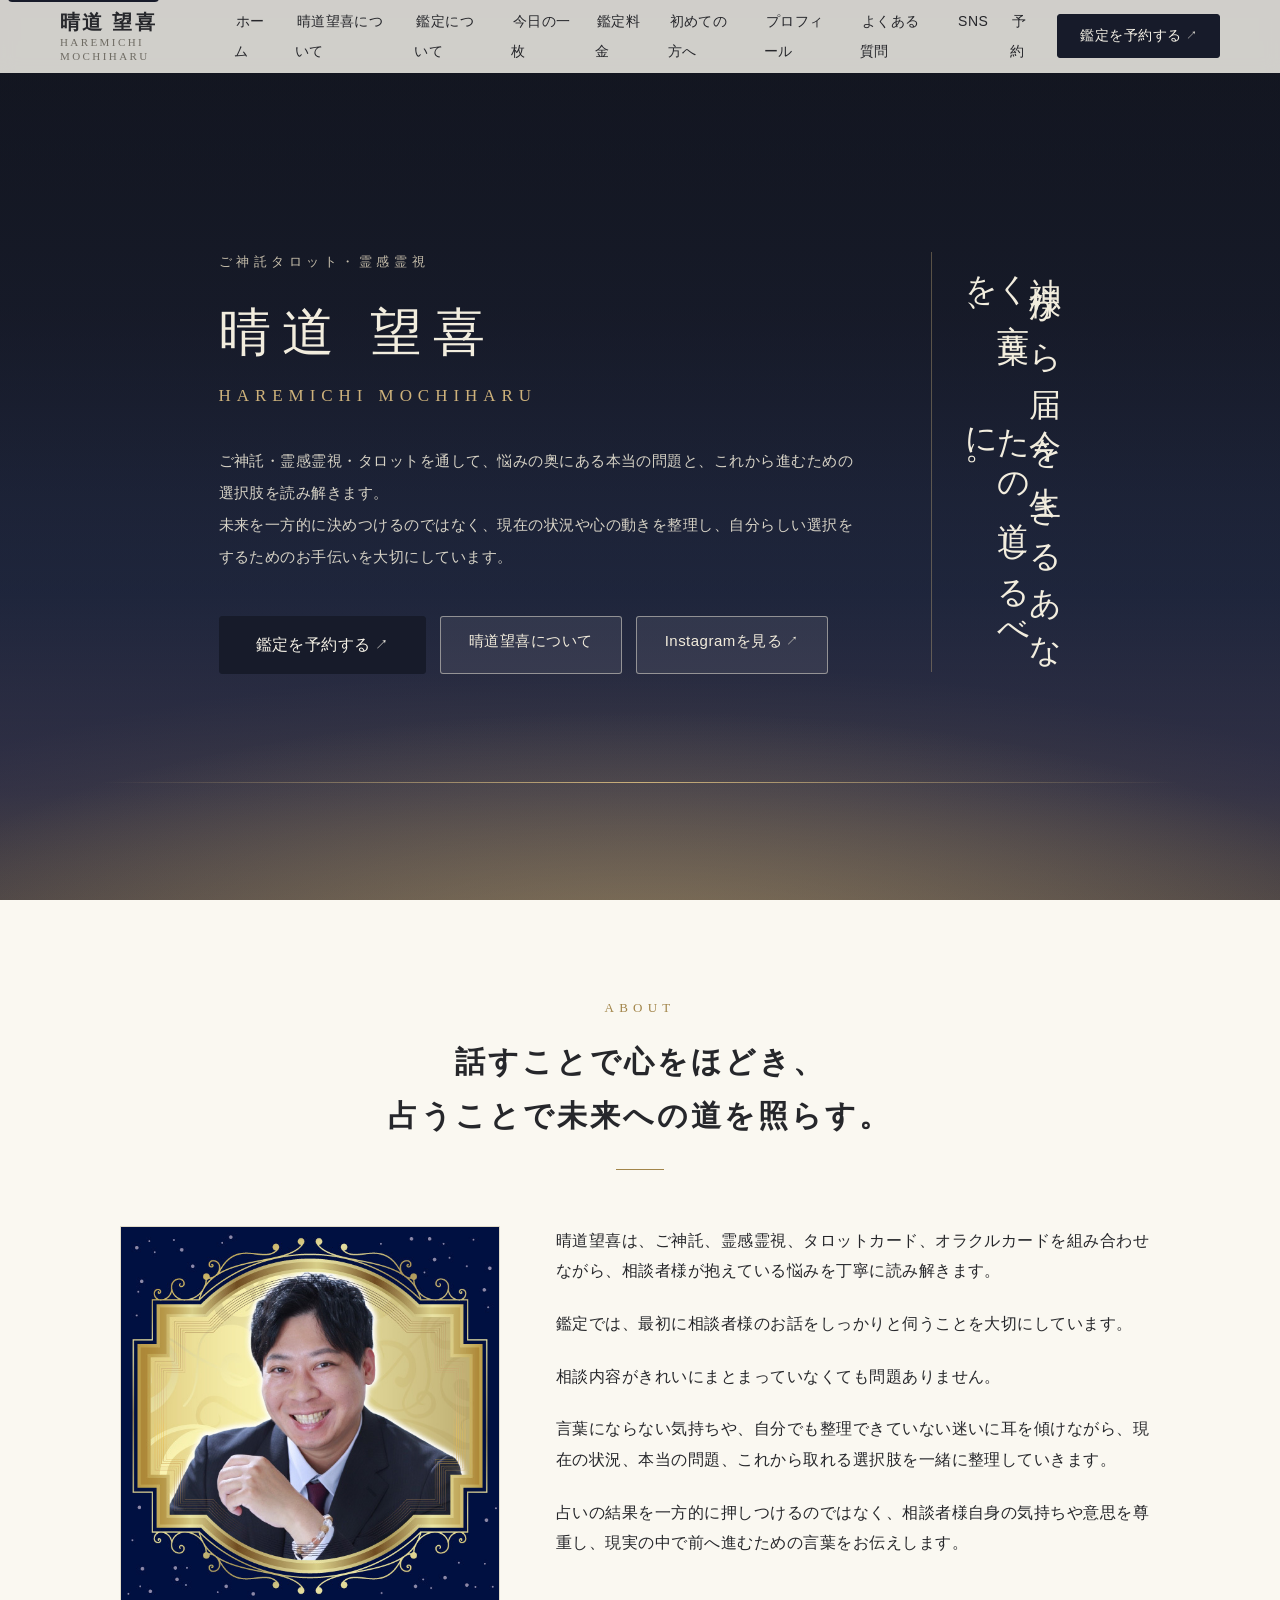
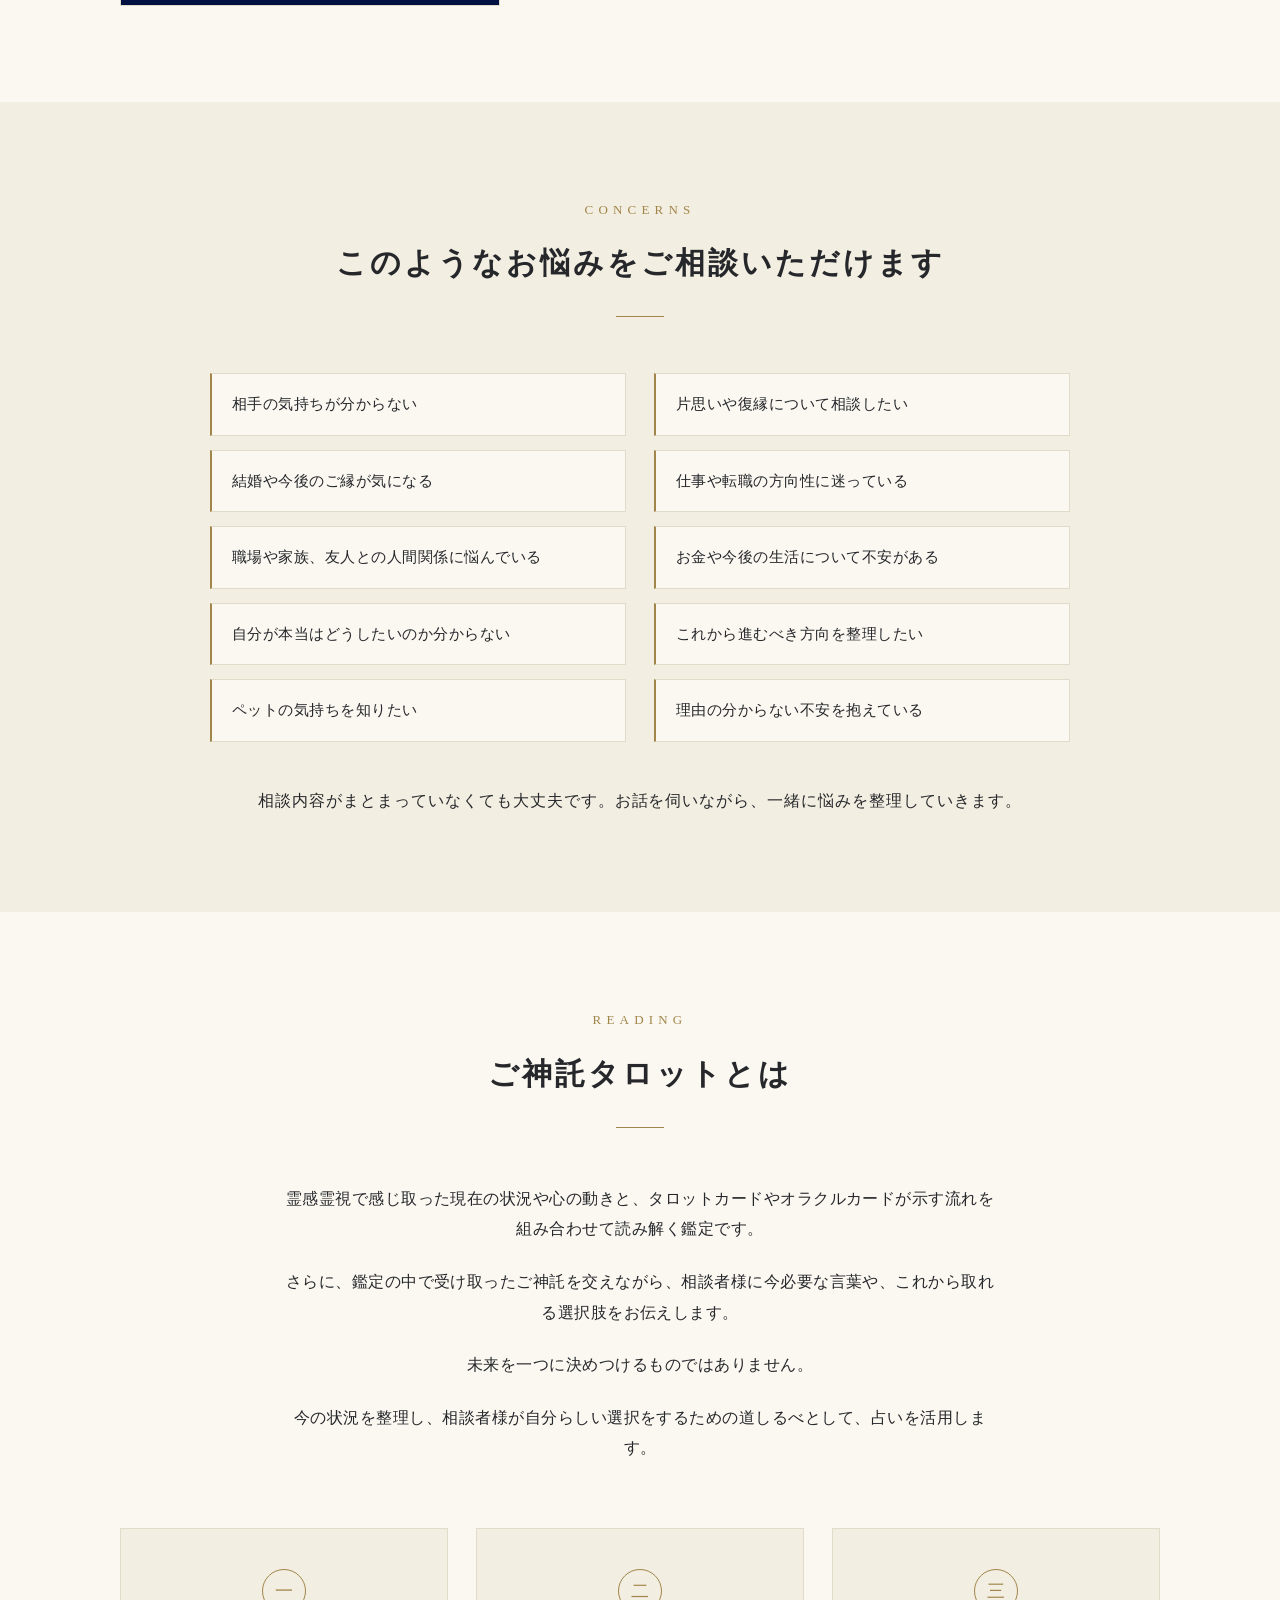
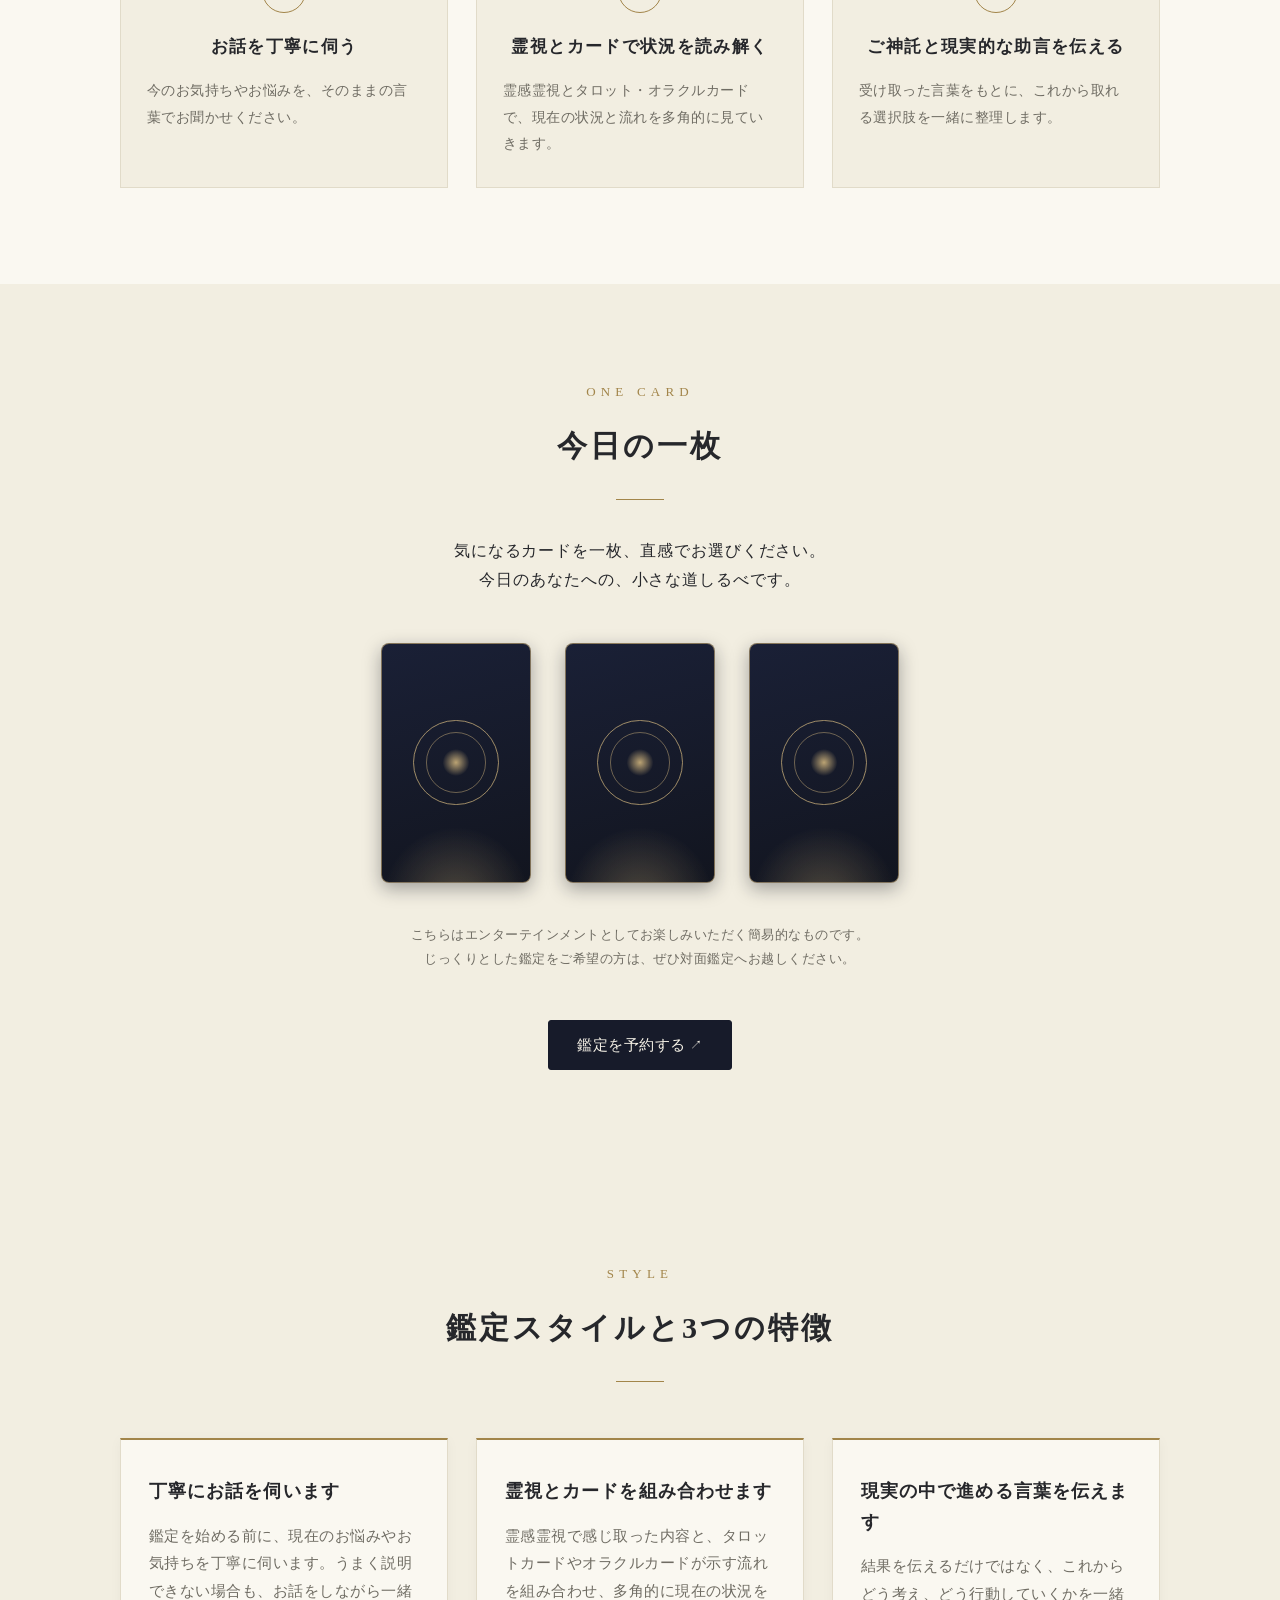
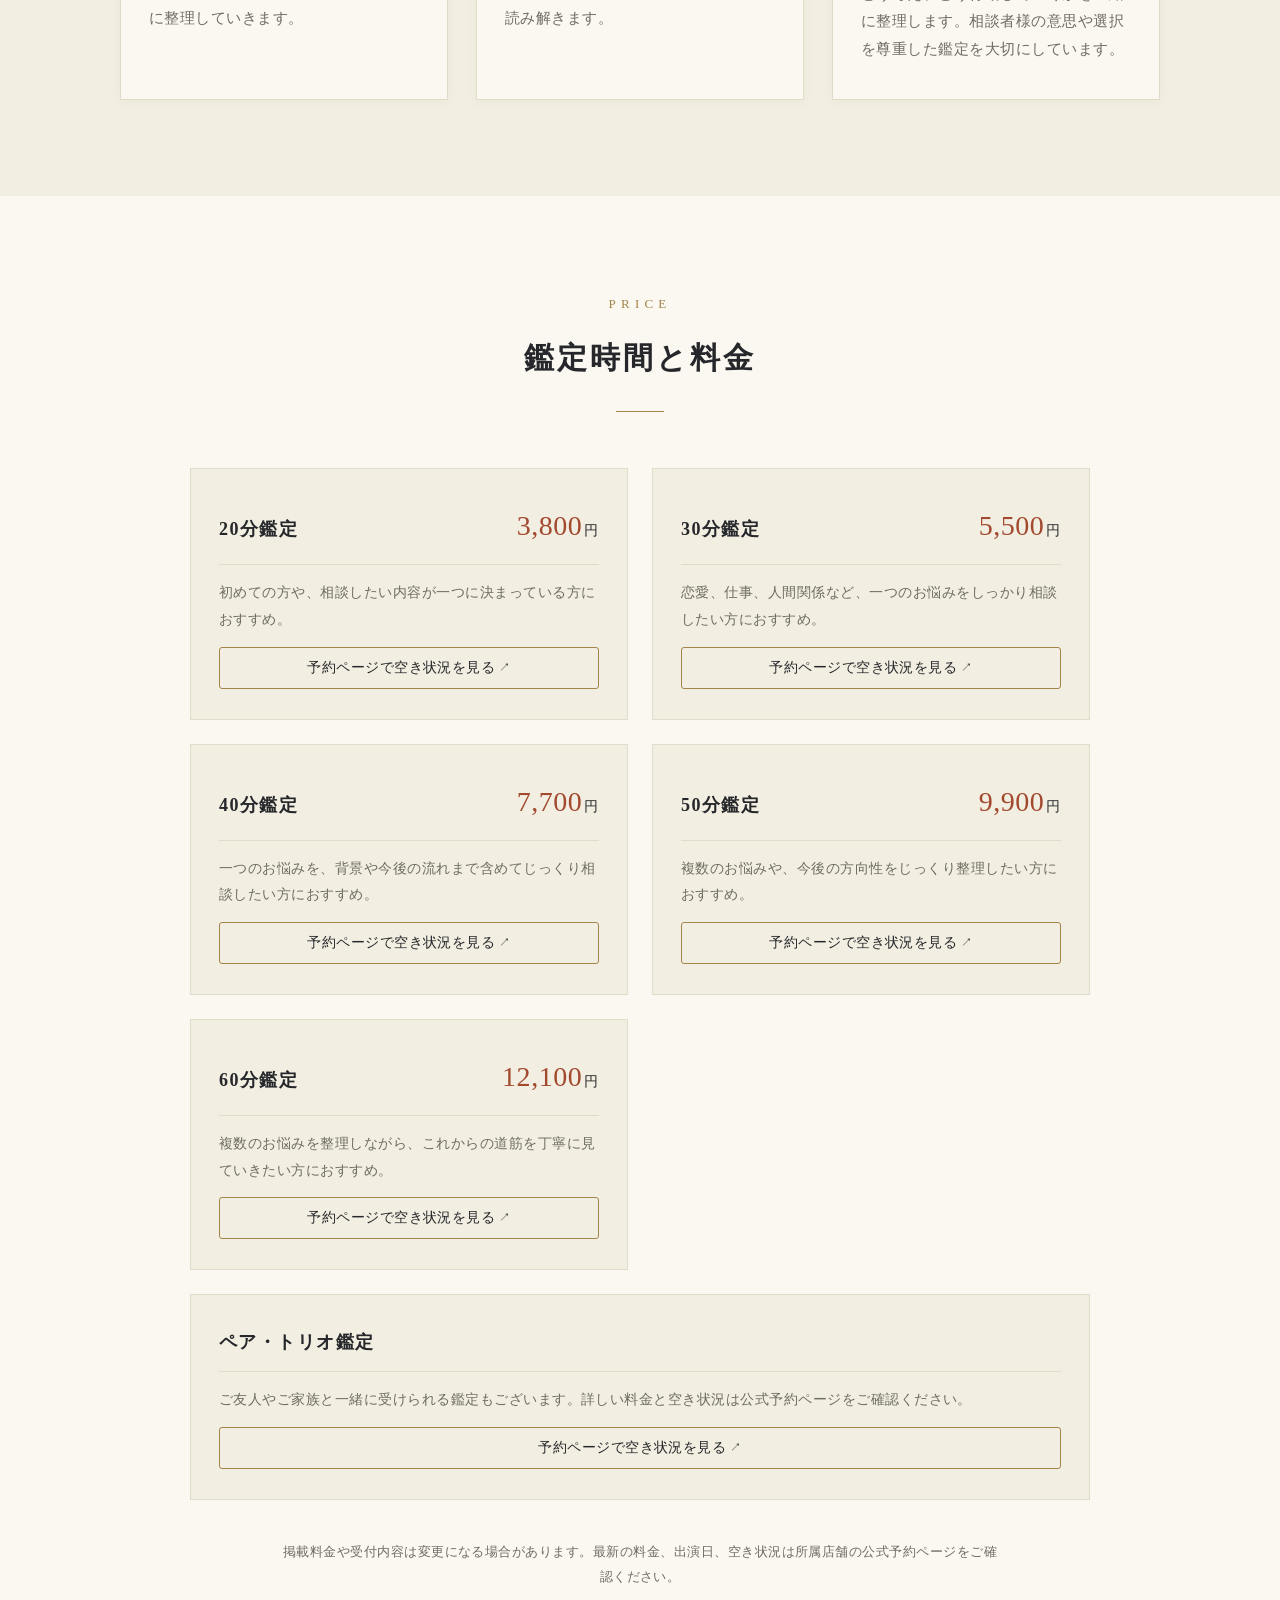
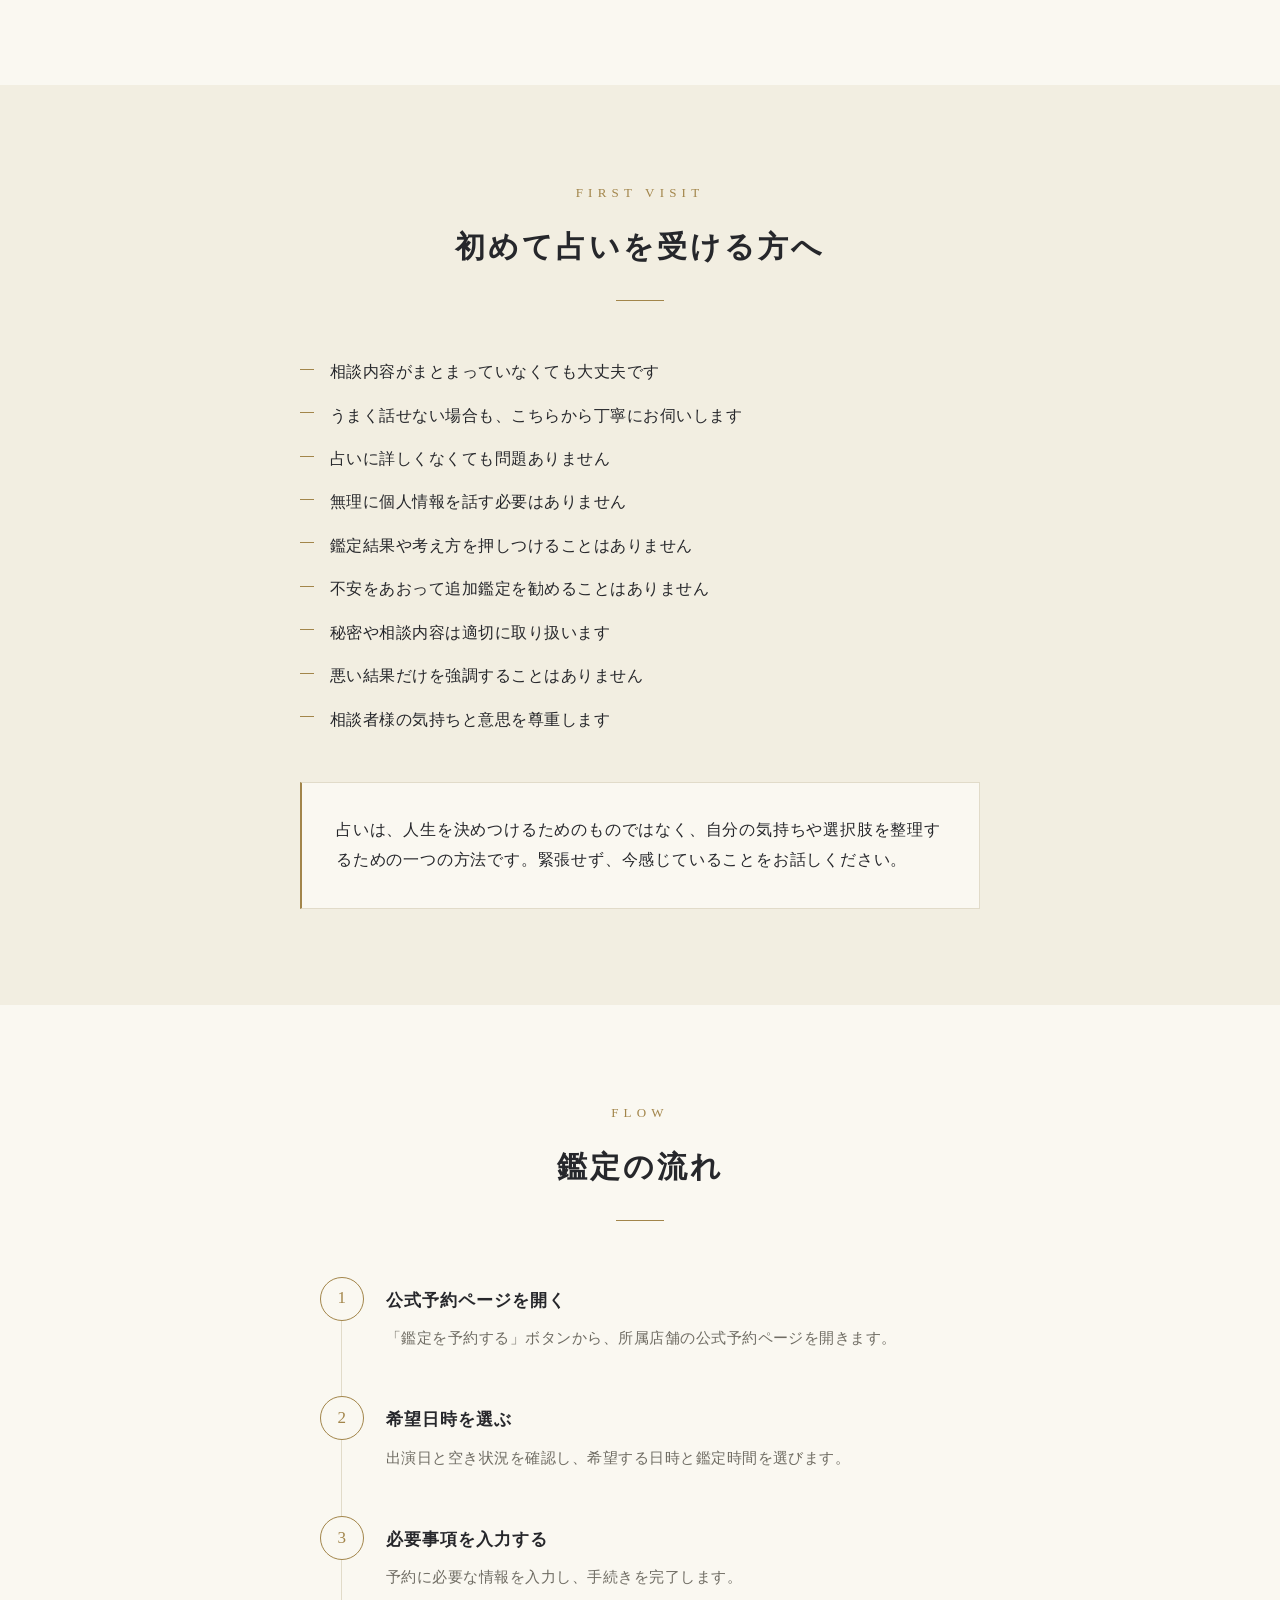
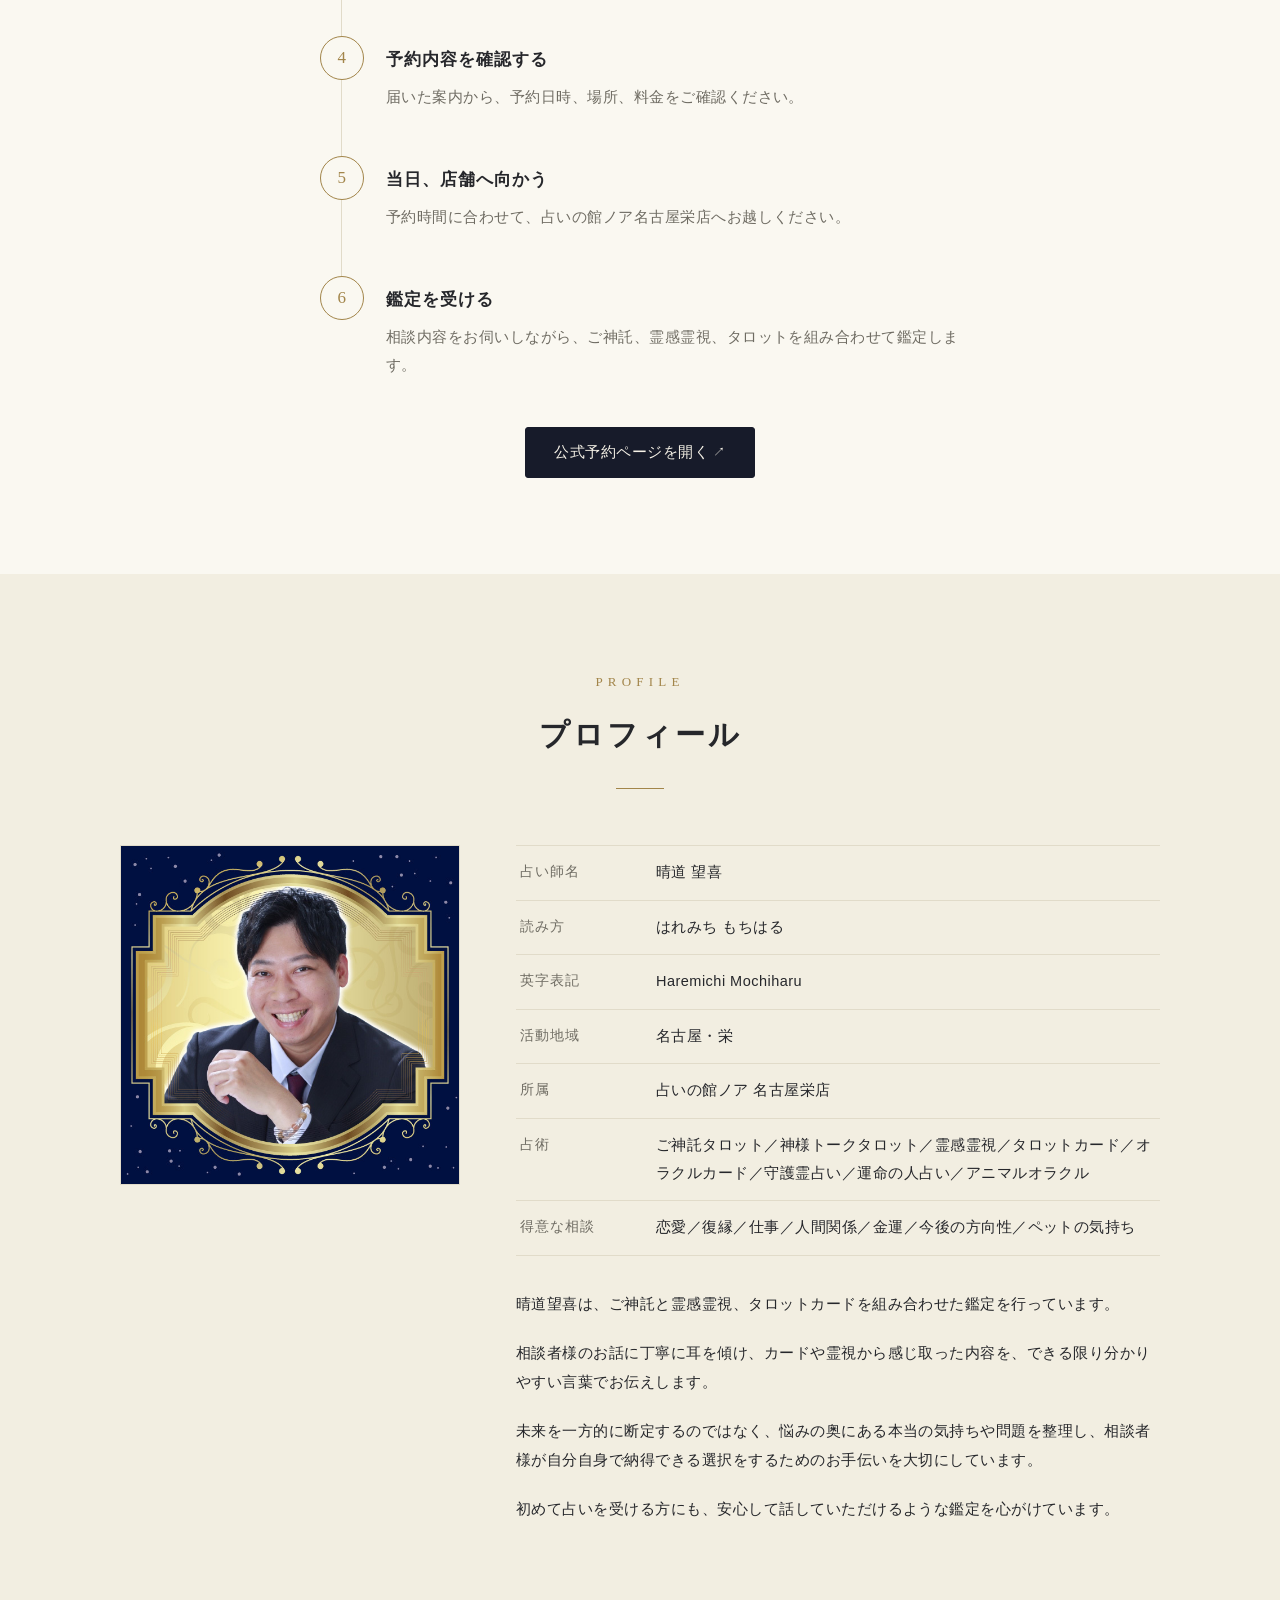
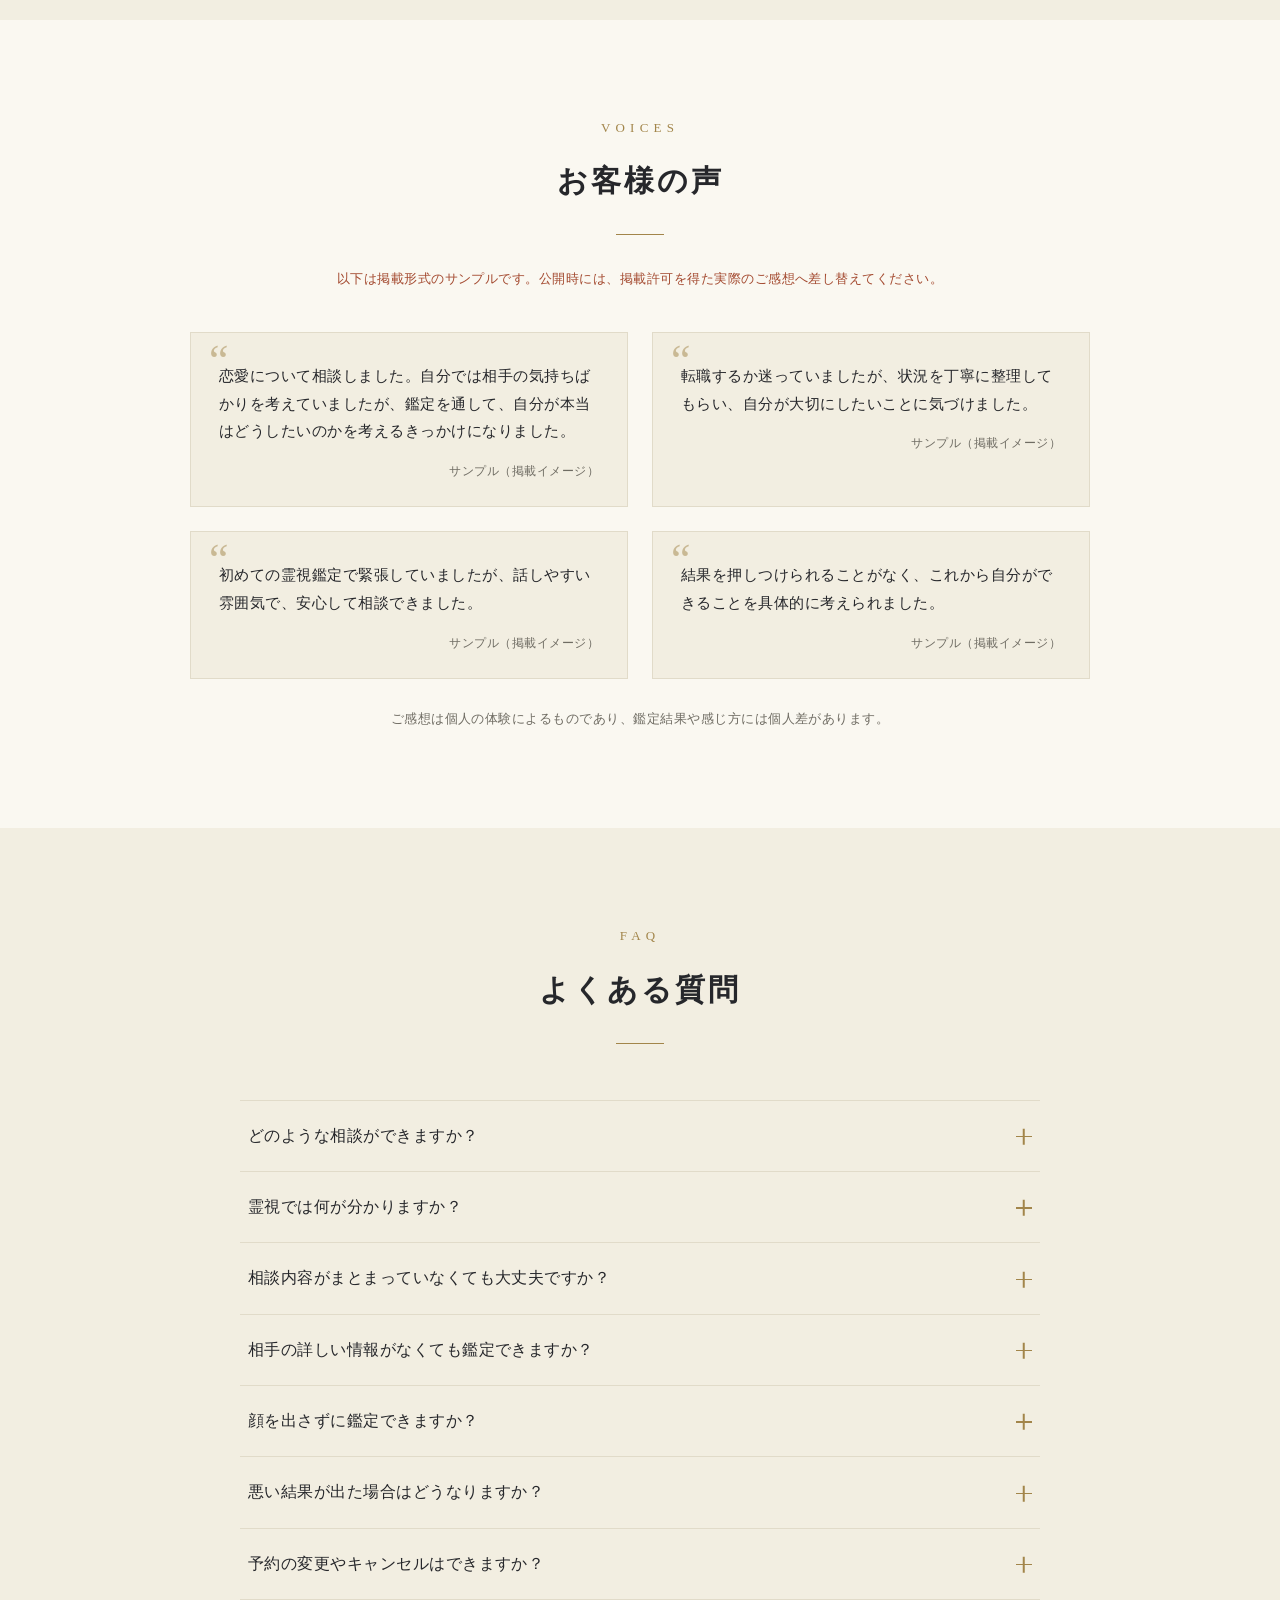
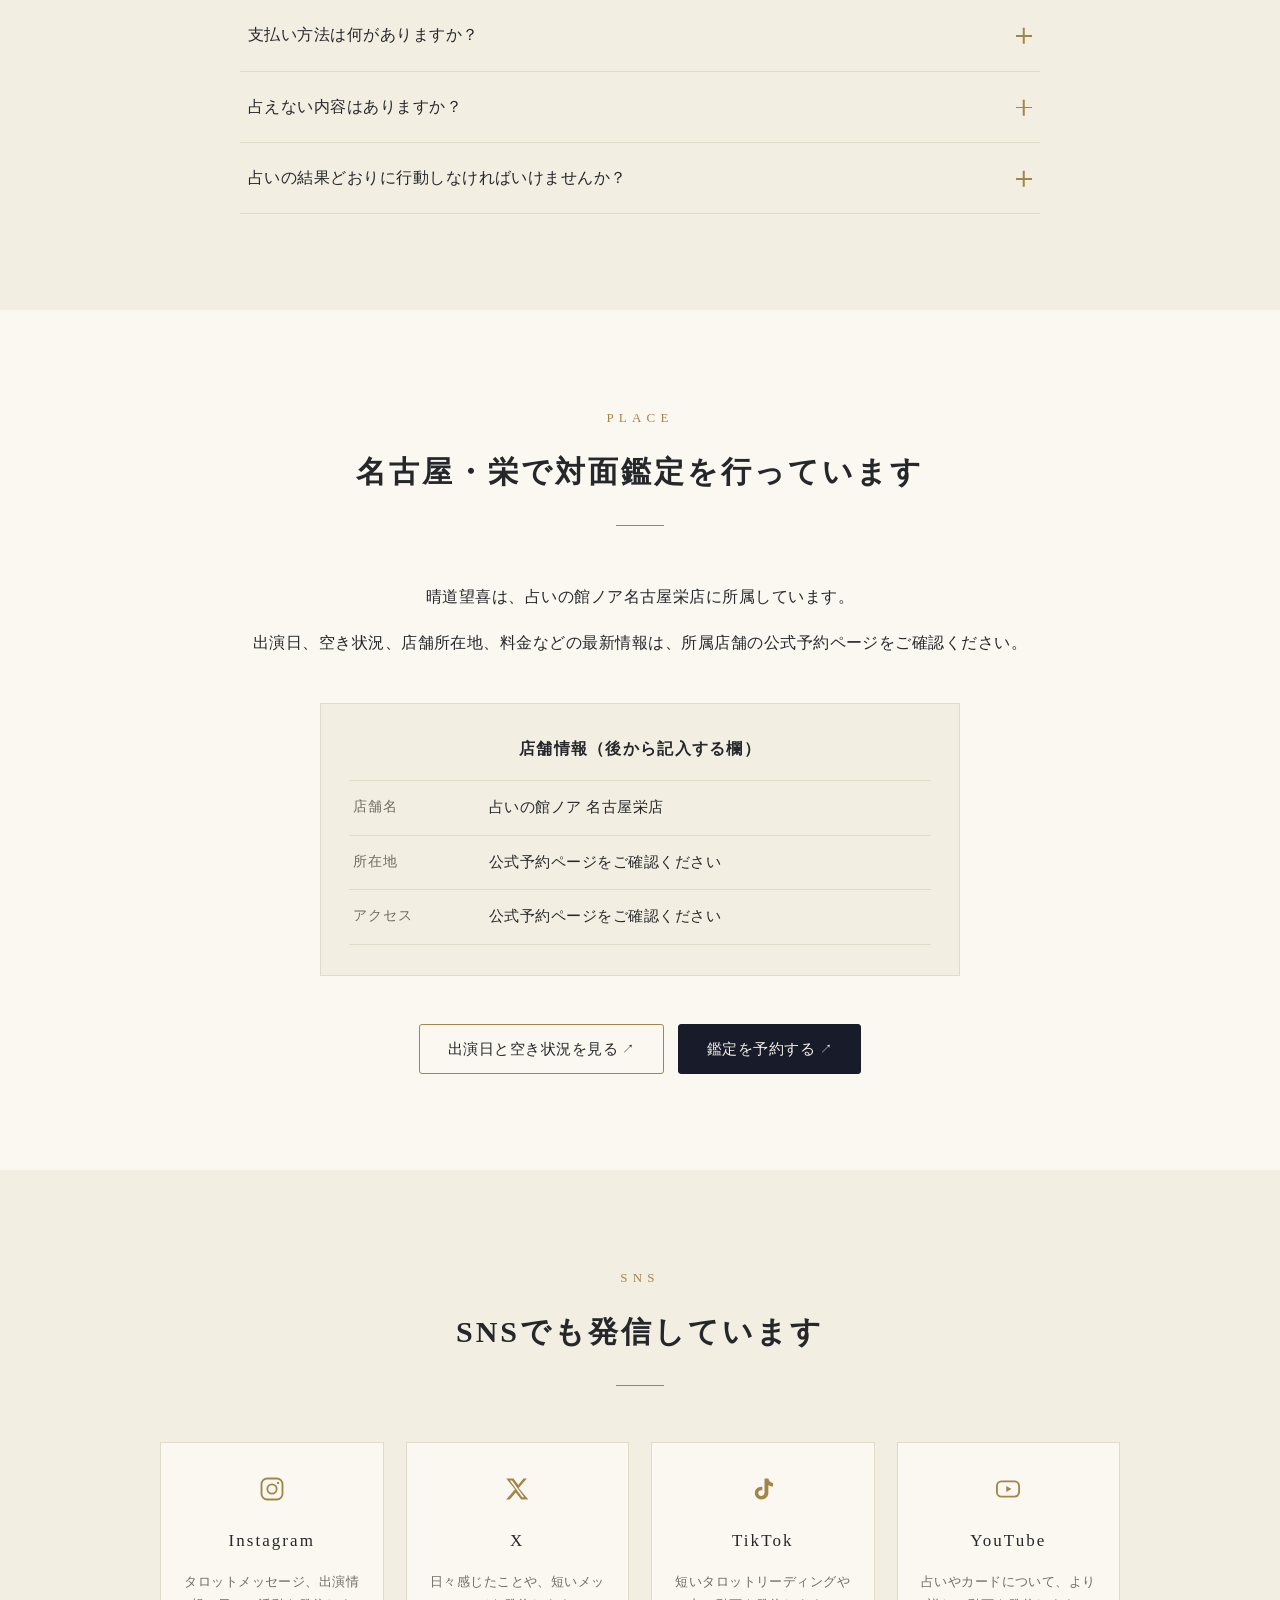
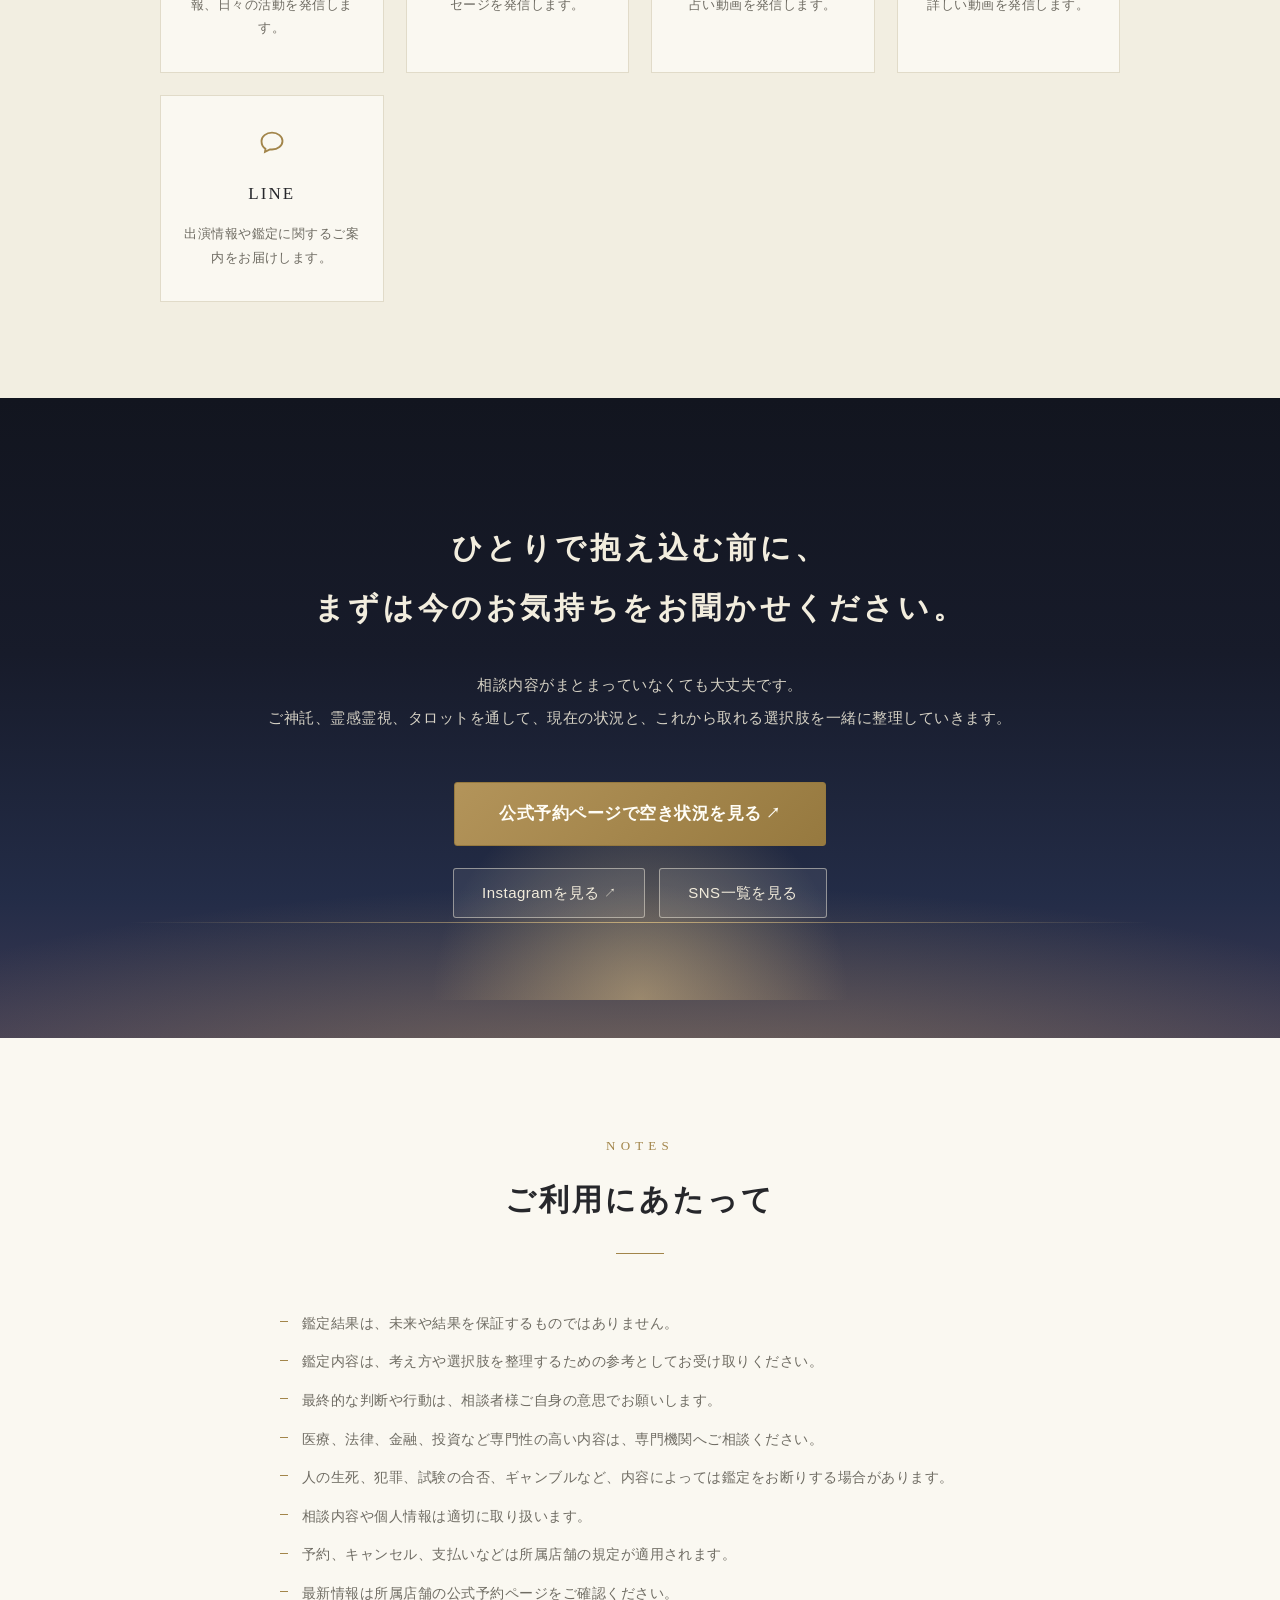
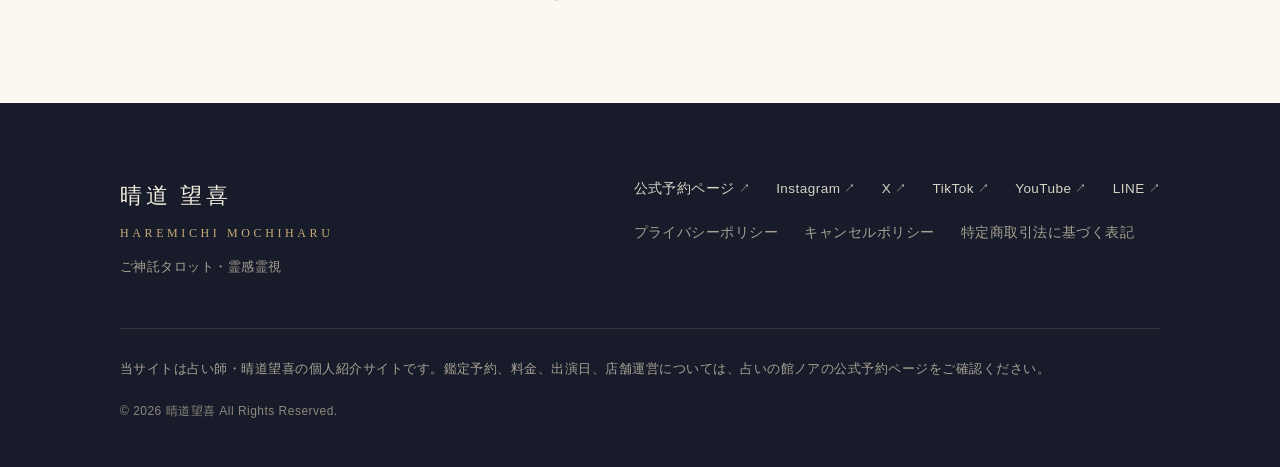
==== commit ef25493f: "今日の一枚(タロット演出)を追加" ====
--- a/index.html
+++ b/index.html
@@ -100,6 +100,7 @@
           <li><a href="#home">ホーム</a></li>
           <li><a href="#about">晴道望喜について</a></li>
           <li><a href="#goshintaku">鑑定について</a></li>
+          <li><a href="#tarot">今日の一枚</a></li>
           <li><a href="#pricing">鑑定料金</a></li>
           <li><a href="#first-time">初めての方へ</a></li>
           <li><a href="#profile">プロフィール</a></li>
@@ -280,6 +281,80 @@
             <p>受け取った言葉をもとに、これから取れる選択肢を一緒に整理します。</p>
           </li>
         </ol>
+      </div>
+    </section>
+
+
+    <!-- ==========================================================
+         今日の一枚（タロット演出）
+         ========================================================== -->
+    <section class="section section-alt" id="tarot">
+      <div class="container container-narrow">
+        <p class="section-eyebrow">One Card</p>
+        <h2 class="section-title reveal">今日の一枚</h2>
+
+        <p class="tarot-lead reveal">
+          気になるカードを一枚、直感でお選びください。<br>
+          今日のあなたへの、小さな道しるべです。
+        </p>
+
+        <div class="tarot-table reveal">
+          <div class="tarot-cards" id="tarot-cards">
+            <button class="tarot-card" type="button" data-card="0" aria-label="1枚目のカードを引く">
+              <span class="tarot-card-inner">
+                <span class="tarot-card-back" aria-hidden="true"><span class="tarot-back-emblem"></span></span>
+                <span class="tarot-card-front">
+                  <span class="tarot-card-num" aria-hidden="true"></span>
+                  <span class="tarot-card-symbol" aria-hidden="true"></span>
+                  <span class="tarot-card-name"></span>
+                  <span class="tarot-card-en" aria-hidden="true"></span>
+                </span>
+              </span>
+            </button>
+            <button class="tarot-card" type="button" data-card="1" aria-label="2枚目のカードを引く">
+              <span class="tarot-card-inner">
+                <span class="tarot-card-back" aria-hidden="true"><span class="tarot-back-emblem"></span></span>
+                <span class="tarot-card-front">
+                  <span class="tarot-card-num" aria-hidden="true"></span>
+                  <span class="tarot-card-symbol" aria-hidden="true"></span>
+                  <span class="tarot-card-name"></span>
+                  <span class="tarot-card-en" aria-hidden="true"></span>
+                </span>
+              </span>
+            </button>
+            <button class="tarot-card" type="button" data-card="2" aria-label="3枚目のカードを引く">
+              <span class="tarot-card-inner">
+                <span class="tarot-card-back" aria-hidden="true"><span class="tarot-back-emblem"></span></span>
+                <span class="tarot-card-front">
+                  <span class="tarot-card-num" aria-hidden="true"></span>
+                  <span class="tarot-card-symbol" aria-hidden="true"></span>
+                  <span class="tarot-card-name"></span>
+                  <span class="tarot-card-en" aria-hidden="true"></span>
+                </span>
+              </span>
+            </button>
+          </div>
+
+          <div class="tarot-result" id="tarot-result" aria-live="polite" hidden>
+            <p class="tarot-result-name" id="tarot-result-name"></p>
+            <p class="tarot-result-message" id="tarot-result-message"></p>
+            <button class="btn btn-outline btn-sm" type="button" id="tarot-reset">もう一度引く</button>
+          </div>
+        </div>
+
+        <p class="section-note-small reveal">
+          こちらはエンターテインメントとしてお楽しみいただく簡易的なものです。<br>
+          じっくりとした鑑定をご希望の方は、ぜひ対面鑑定へお越しください。
+        </p>
+
+        <div class="section-cta reveal">
+          <a class="btn btn-primary" data-link="reservation"
+             href="https://noa-fortune.stores.jp/reserve/sakae/2063769#pageContent"
+             target="_blank" rel="noopener">
+            鑑定を予約する<span class="external-mark" aria-hidden="true">↗</span>
+            <span class="visually-hidden">（外部の公式予約ページが別タブで開きます）</span>
+          </a>
+        </div>
       </div>
     </section>
 
--- a/css/style.css
+++ b/css/style.css
@@ -786,6 +786,176 @@
 .feature-card p {
   font-size: 14.5px;
   color: var(--color-text-light);
+}
+
+
+/* ------------------------------------------------------------
+   今日の一枚（タロット演出）
+   ------------------------------------------------------------ */
+.tarot-lead {
+  text-align: center;
+  margin: -20px 0 48px;
+  font-family: var(--font-heading);
+  font-size: 15.5px;
+  letter-spacing: 0.06em;
+}
+
+.tarot-cards {
+  display: flex;
+  justify-content: center;
+  gap: clamp(14px, 4vw, 34px);
+  perspective: 1200px;
+  margin-bottom: 40px;
+}
+
+.tarot-card {
+  width: clamp(88px, 24vw, 150px);
+  aspect-ratio: 5 / 8;
+  background: transparent;
+  border: none;
+  padding: 0;
+  cursor: pointer;
+  transition: transform 0.3s ease;
+}
+
+/* 選ばれなかったカードは静かに退く */
+.tarot-card.is-dimmed {
+  opacity: 0.25;
+  pointer-events: none;
+  transform: translateY(6px);
+}
+
+.tarot-card:hover:not(.is-flipped):not(.is-dimmed) {
+  transform: translateY(-10px);
+}
+
+.tarot-card-inner {
+  position: relative;
+  display: block;
+  width: 100%;
+  height: 100%;
+  transform-style: preserve-3d;
+  transition: transform 0.8s cubic-bezier(0.3, 0.1, 0.25, 1);
+}
+
+.tarot-card.is-flipped .tarot-card-inner {
+  transform: rotateY(180deg);
+}
+
+.tarot-card-back,
+.tarot-card-front {
+  position: absolute;
+  inset: 0;
+  display: flex;
+  flex-direction: column;
+  align-items: center;
+  justify-content: center;
+  backface-visibility: hidden;
+  -webkit-backface-visibility: hidden;
+  border-radius: 8px;
+}
+
+/* カードの裏面：夜の空に金の紋様 */
+.tarot-card-back {
+  background:
+    radial-gradient(ellipse 80% 50% at 50% 108%, rgba(216, 187, 128, 0.3) 0%, rgba(216, 187, 128, 0) 62%),
+    linear-gradient(165deg, #1a2036 0%, #12151f 100%);
+  border: 1px solid rgba(216, 187, 128, 0.55);
+  box-shadow: 0 6px 18px rgba(18, 21, 31, 0.35);
+}
+
+.tarot-back-emblem {
+  width: 58%;
+  aspect-ratio: 1 / 1;
+  border: 1px solid rgba(216, 187, 128, 0.7);
+  border-radius: 50%;
+  position: relative;
+}
+
+.tarot-back-emblem::before {
+  content: "";
+  position: absolute;
+  inset: 14%;
+  border: 1px solid rgba(216, 187, 128, 0.45);
+  border-radius: 50%;
+}
+
+.tarot-back-emblem::after {
+  content: "";
+  position: absolute;
+  inset: 34%;
+  background: radial-gradient(circle, rgba(216, 187, 128, 0.85) 0%, rgba(216, 187, 128, 0) 72%);
+  border-radius: 50%;
+}
+
+/* カードの表面：生成りに墨と金 */
+.tarot-card-front {
+  transform: rotateY(180deg);
+  background: linear-gradient(170deg, #faf6ea 0%, #f0e9d5 100%);
+  border: 1px solid var(--color-accent);
+  box-shadow: 0 6px 18px rgba(18, 21, 31, 0.2);
+  gap: 6px;
+  padding: 10px 6px;
+  text-align: center;
+}
+
+.tarot-card-num {
+  font-family: var(--font-en);
+  font-size: clamp(10px, 1.6vw, 13px);
+  letter-spacing: 0.2em;
+  color: var(--color-accent);
+}
+
+.tarot-card-symbol {
+  font-size: clamp(26px, 6vw, 44px);
+  line-height: 1.2;
+}
+
+.tarot-card-name {
+  font-family: var(--font-heading);
+  font-size: clamp(11px, 2.2vw, 15px);
+  font-weight: 600;
+  letter-spacing: 0.08em;
+  color: var(--color-text);
+}
+
+.tarot-card-en {
+  font-family: var(--font-en);
+  font-size: clamp(8px, 1.4vw, 11px);
+  letter-spacing: 0.14em;
+  color: var(--color-text-light);
+  text-transform: uppercase;
+}
+
+/* 結果表示 */
+.tarot-result {
+  max-width: 560px;
+  margin: 0 auto;
+  padding: 30px 30px 26px;
+  background-color: var(--color-bg);
+  border: 1px solid var(--color-border);
+  border-top: 2px solid var(--color-accent);
+  text-align: center;
+  animation: tarot-result-in 0.7s ease both;
+}
+
+@keyframes tarot-result-in {
+  from { opacity: 0; transform: translateY(10px); }
+  to   { opacity: 1; transform: translateY(0); }
+}
+
+.tarot-result-name {
+  font-family: var(--font-heading);
+  font-size: 18px;
+  font-weight: 600;
+  letter-spacing: 0.1em;
+  margin-bottom: 12px;
+}
+
+.tarot-result-message {
+  font-size: 14.5px;
+  line-height: 2.1;
+  margin-bottom: 20px;
 }
 
 /* ------------------------------------------------------------
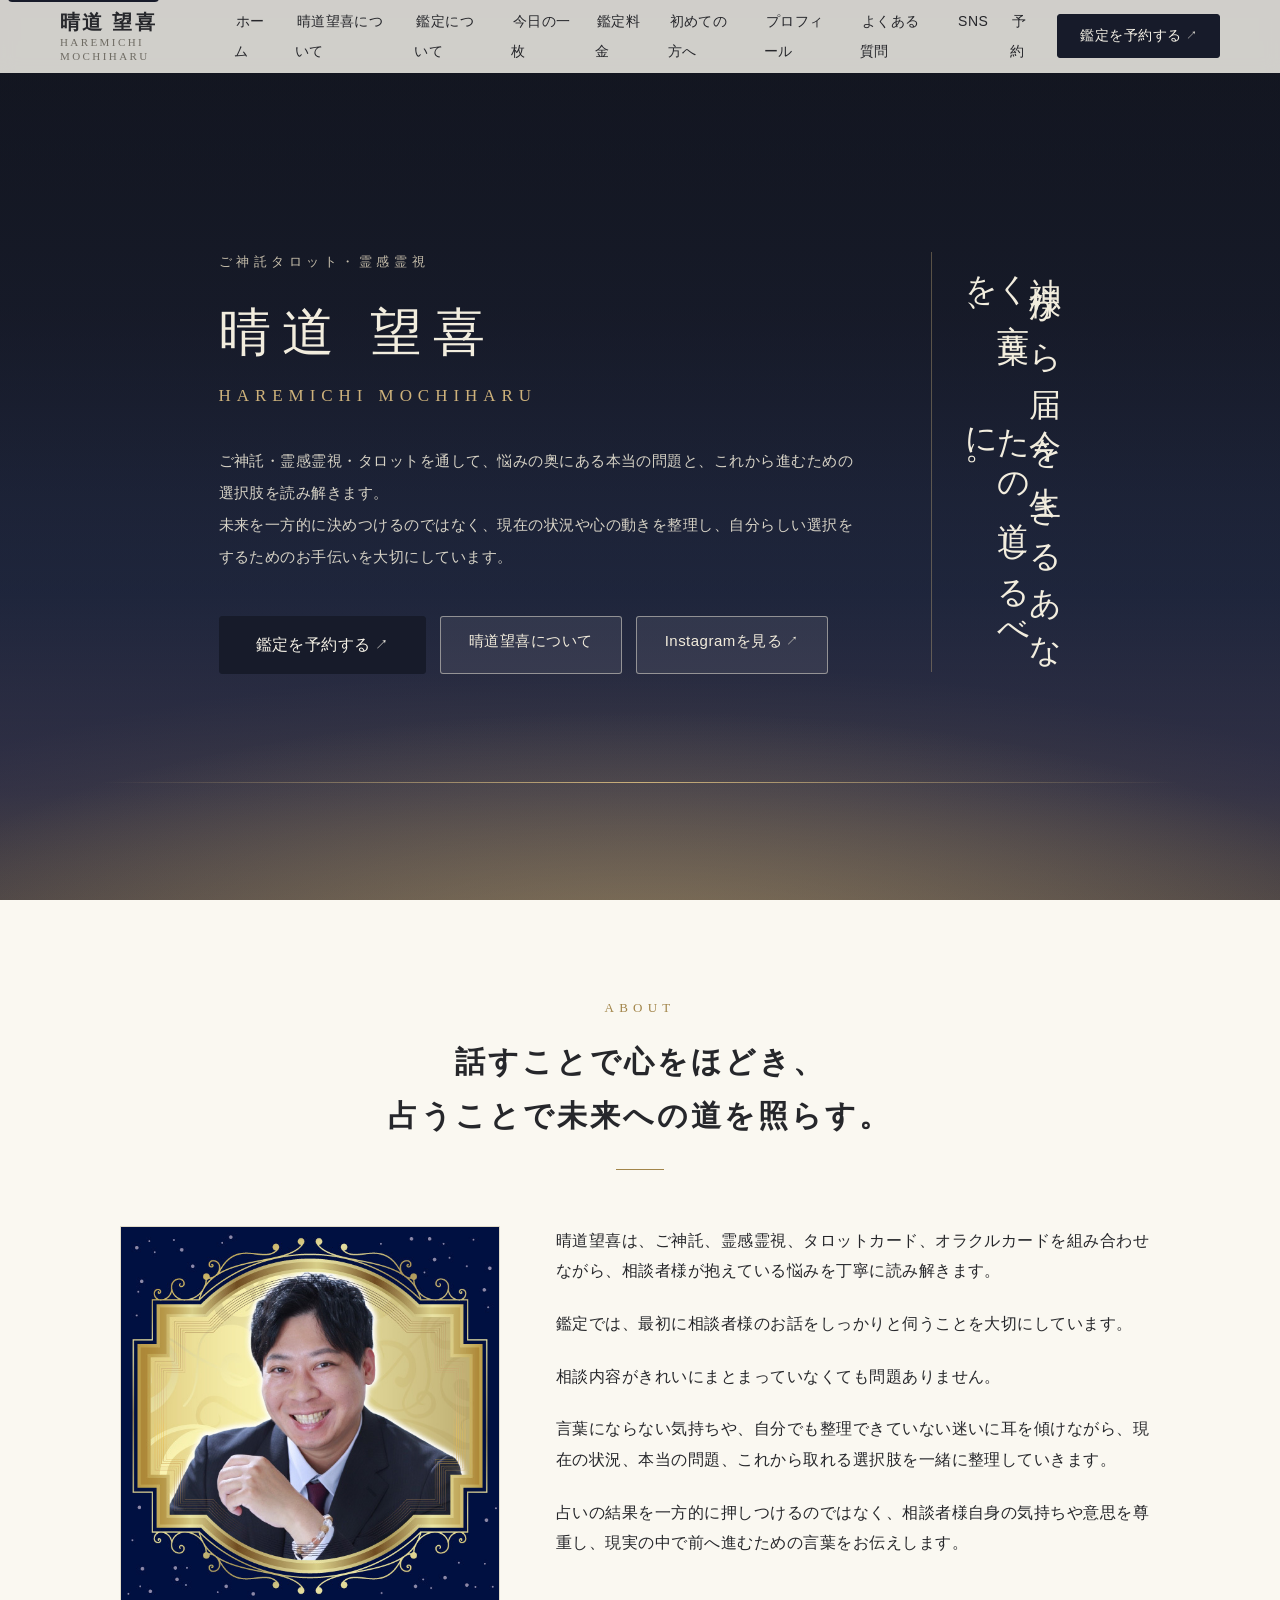
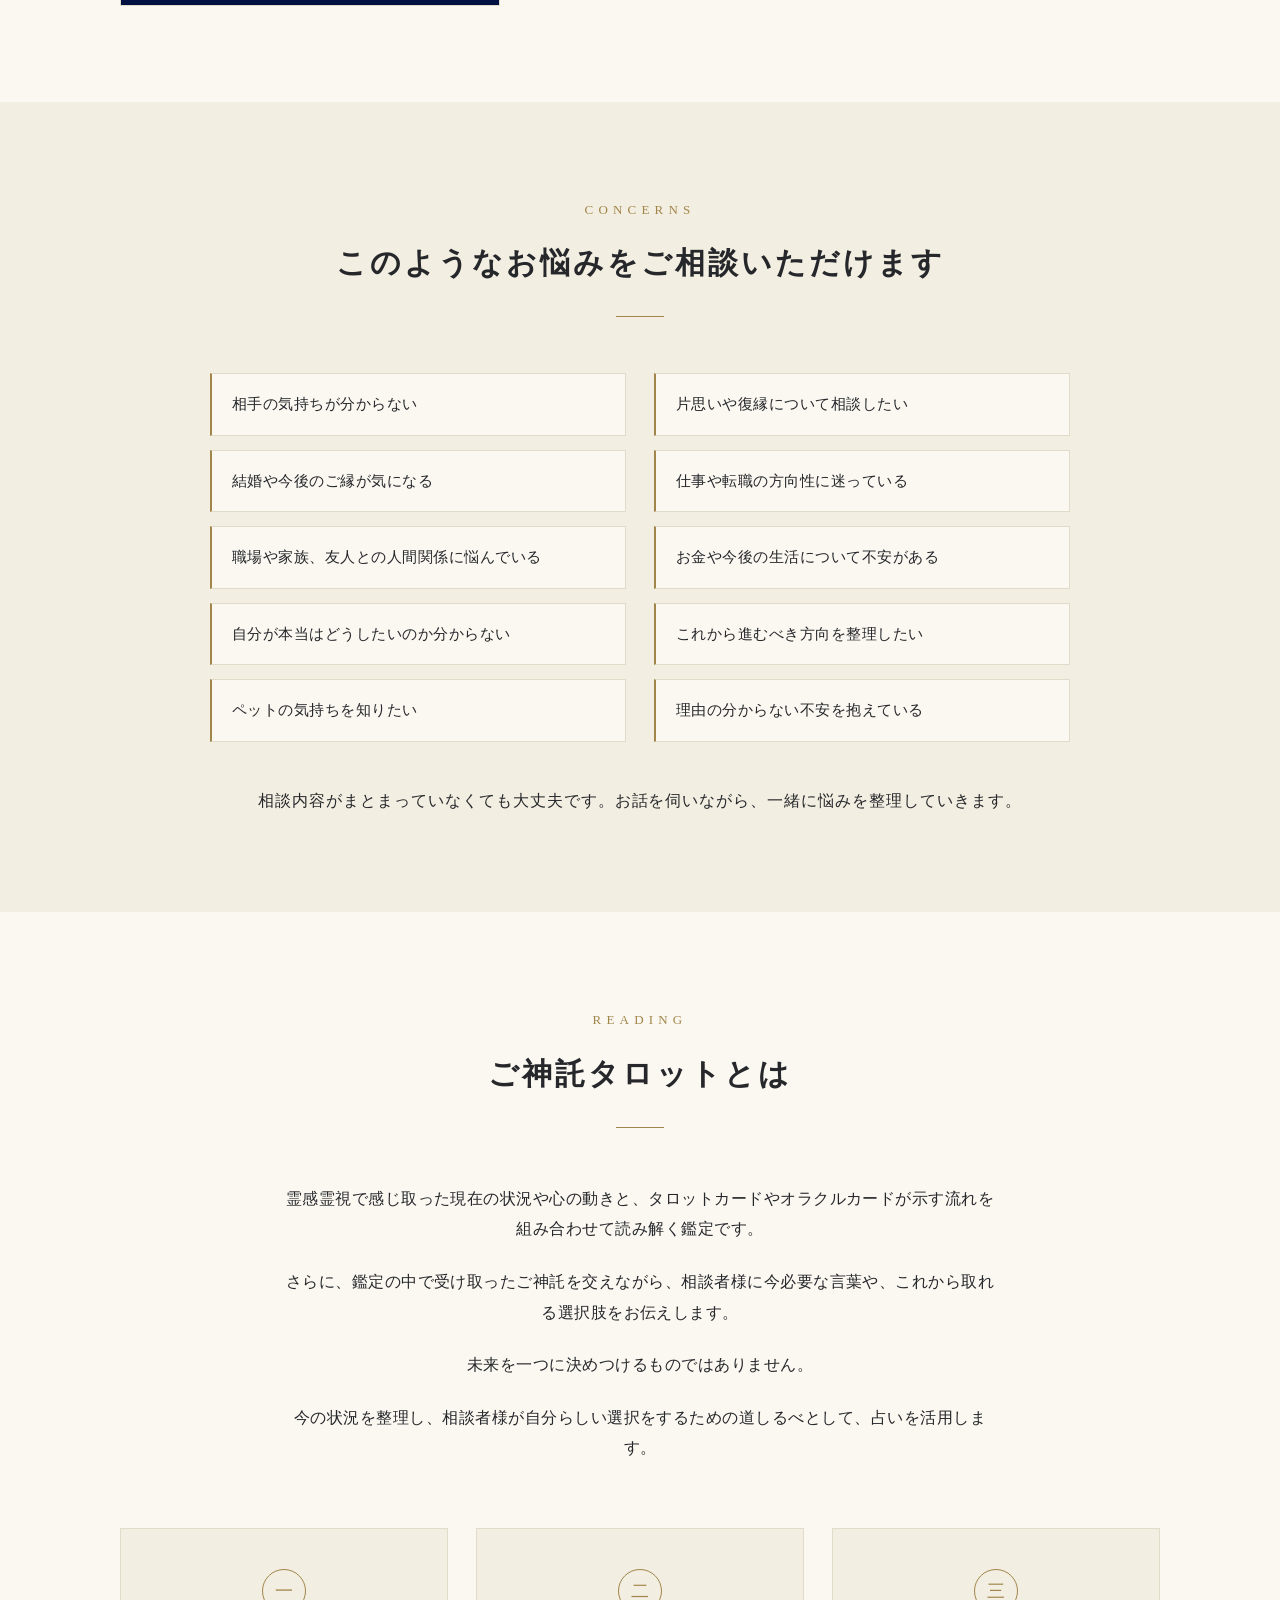
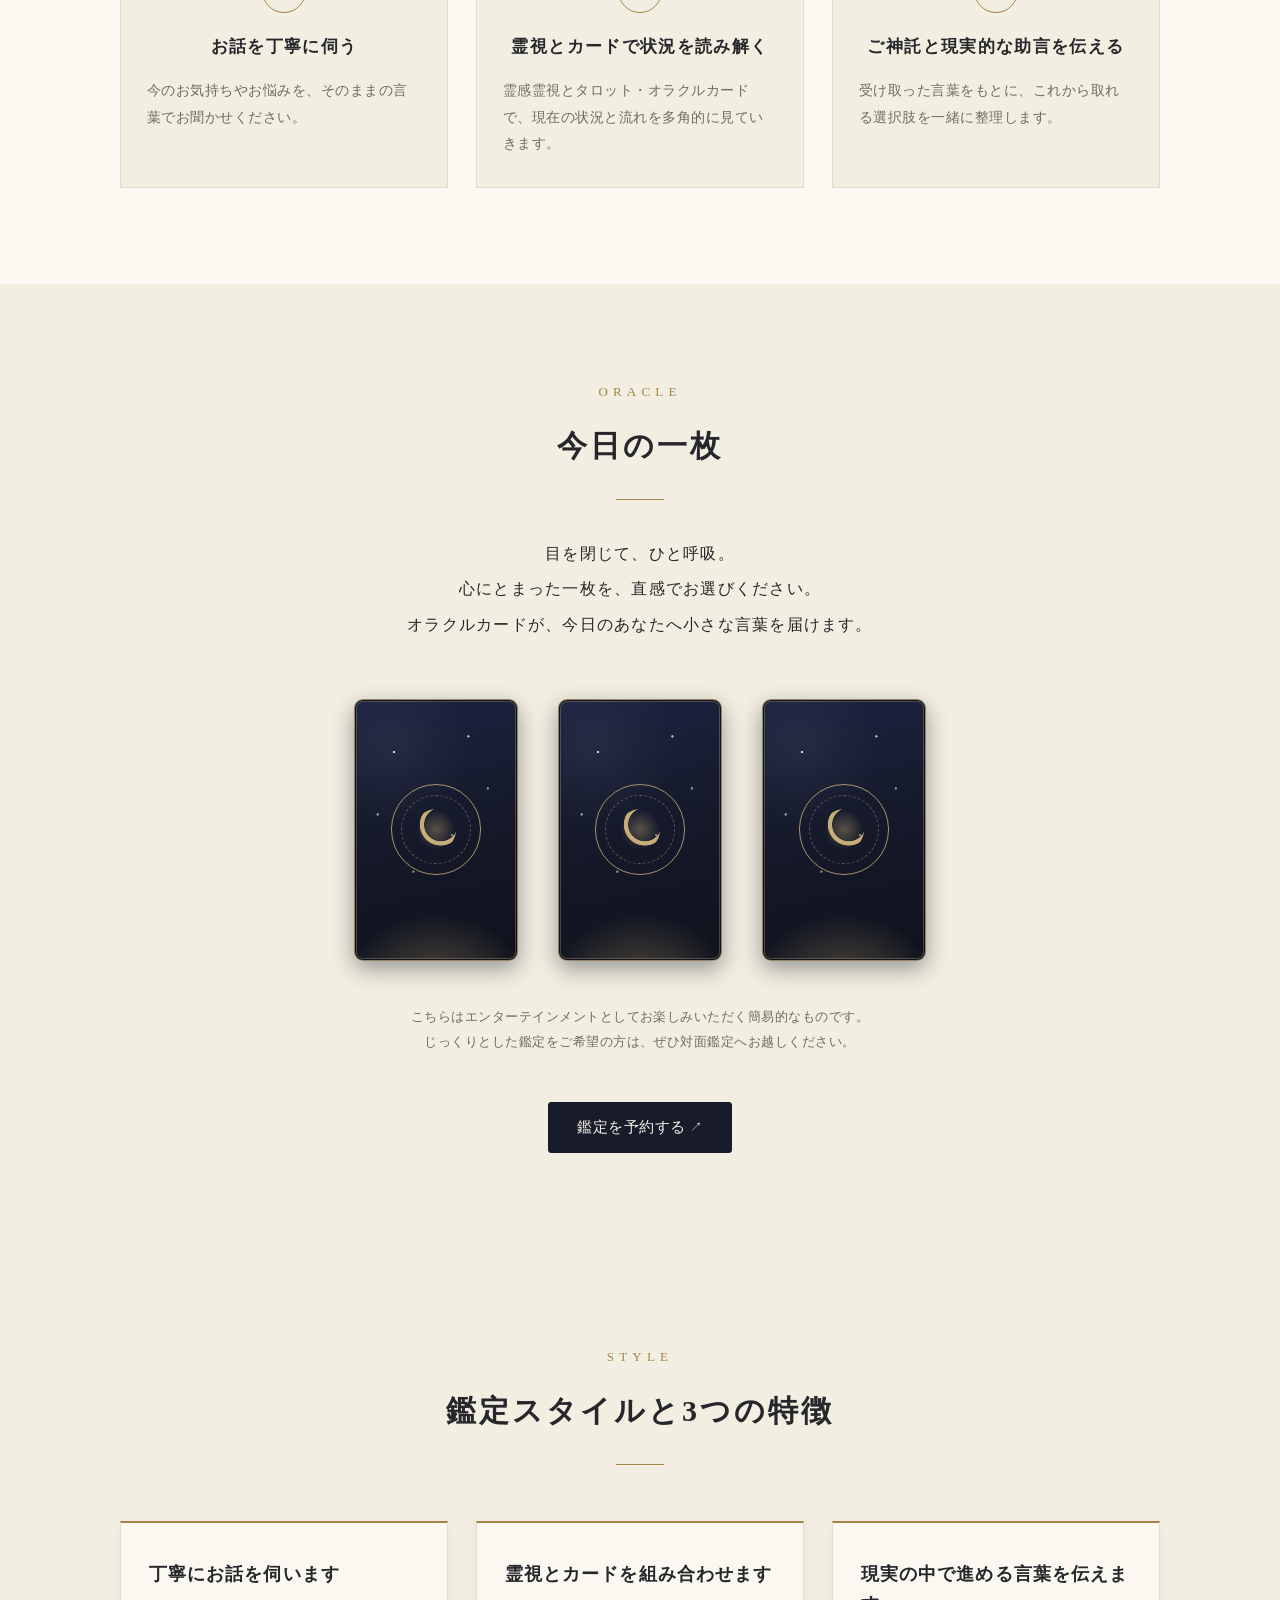
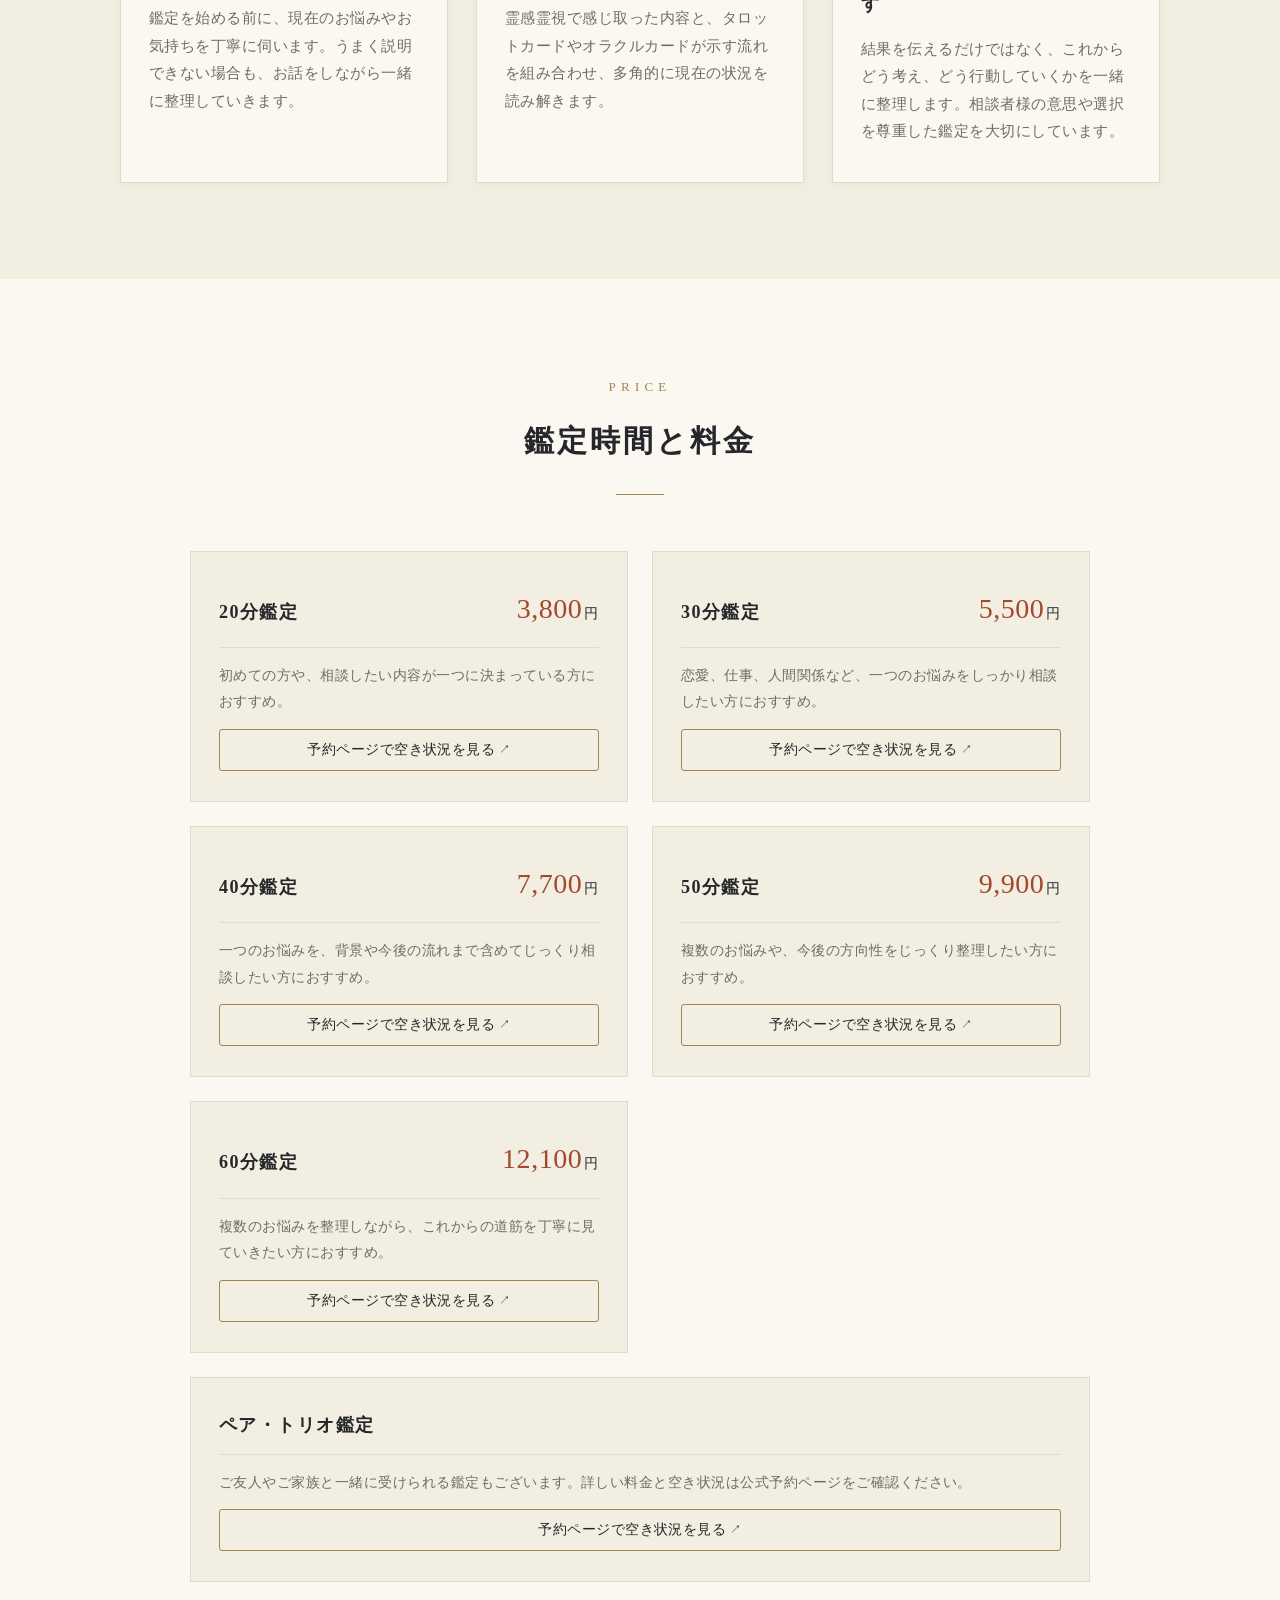
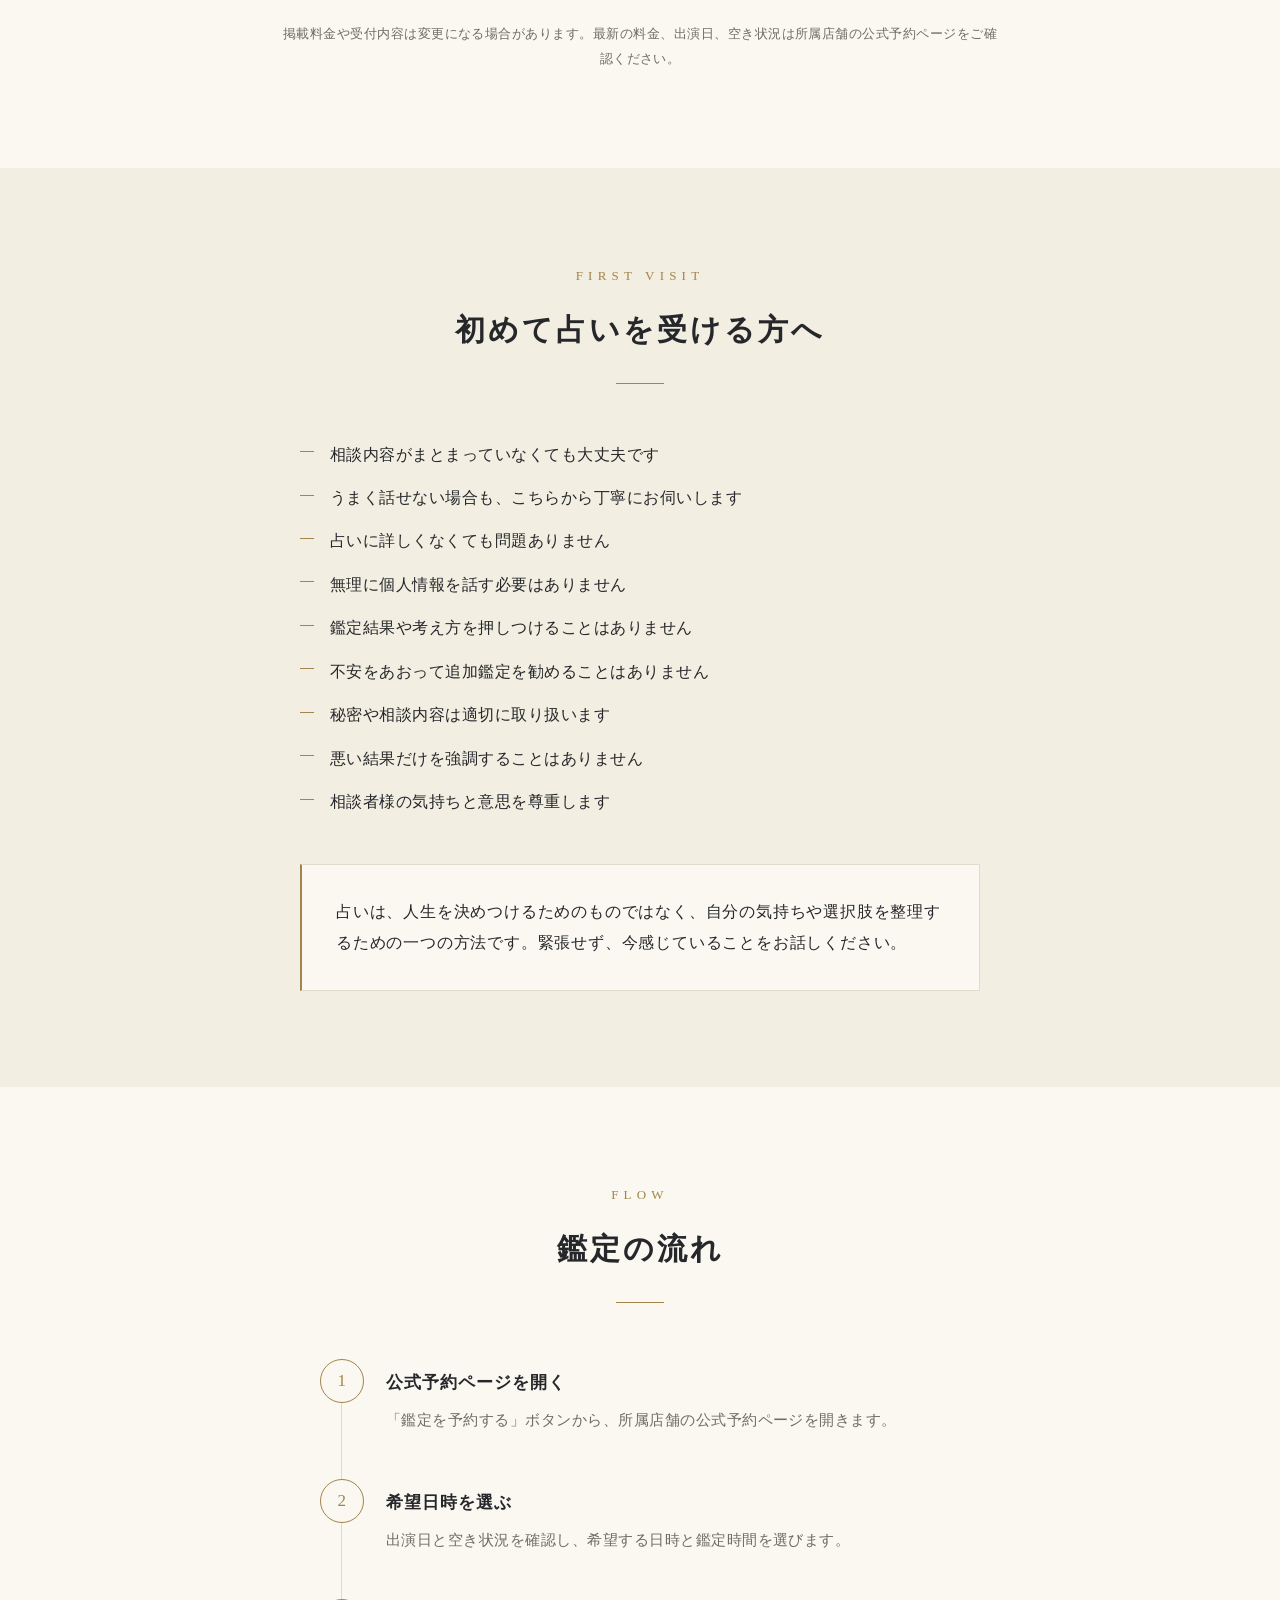
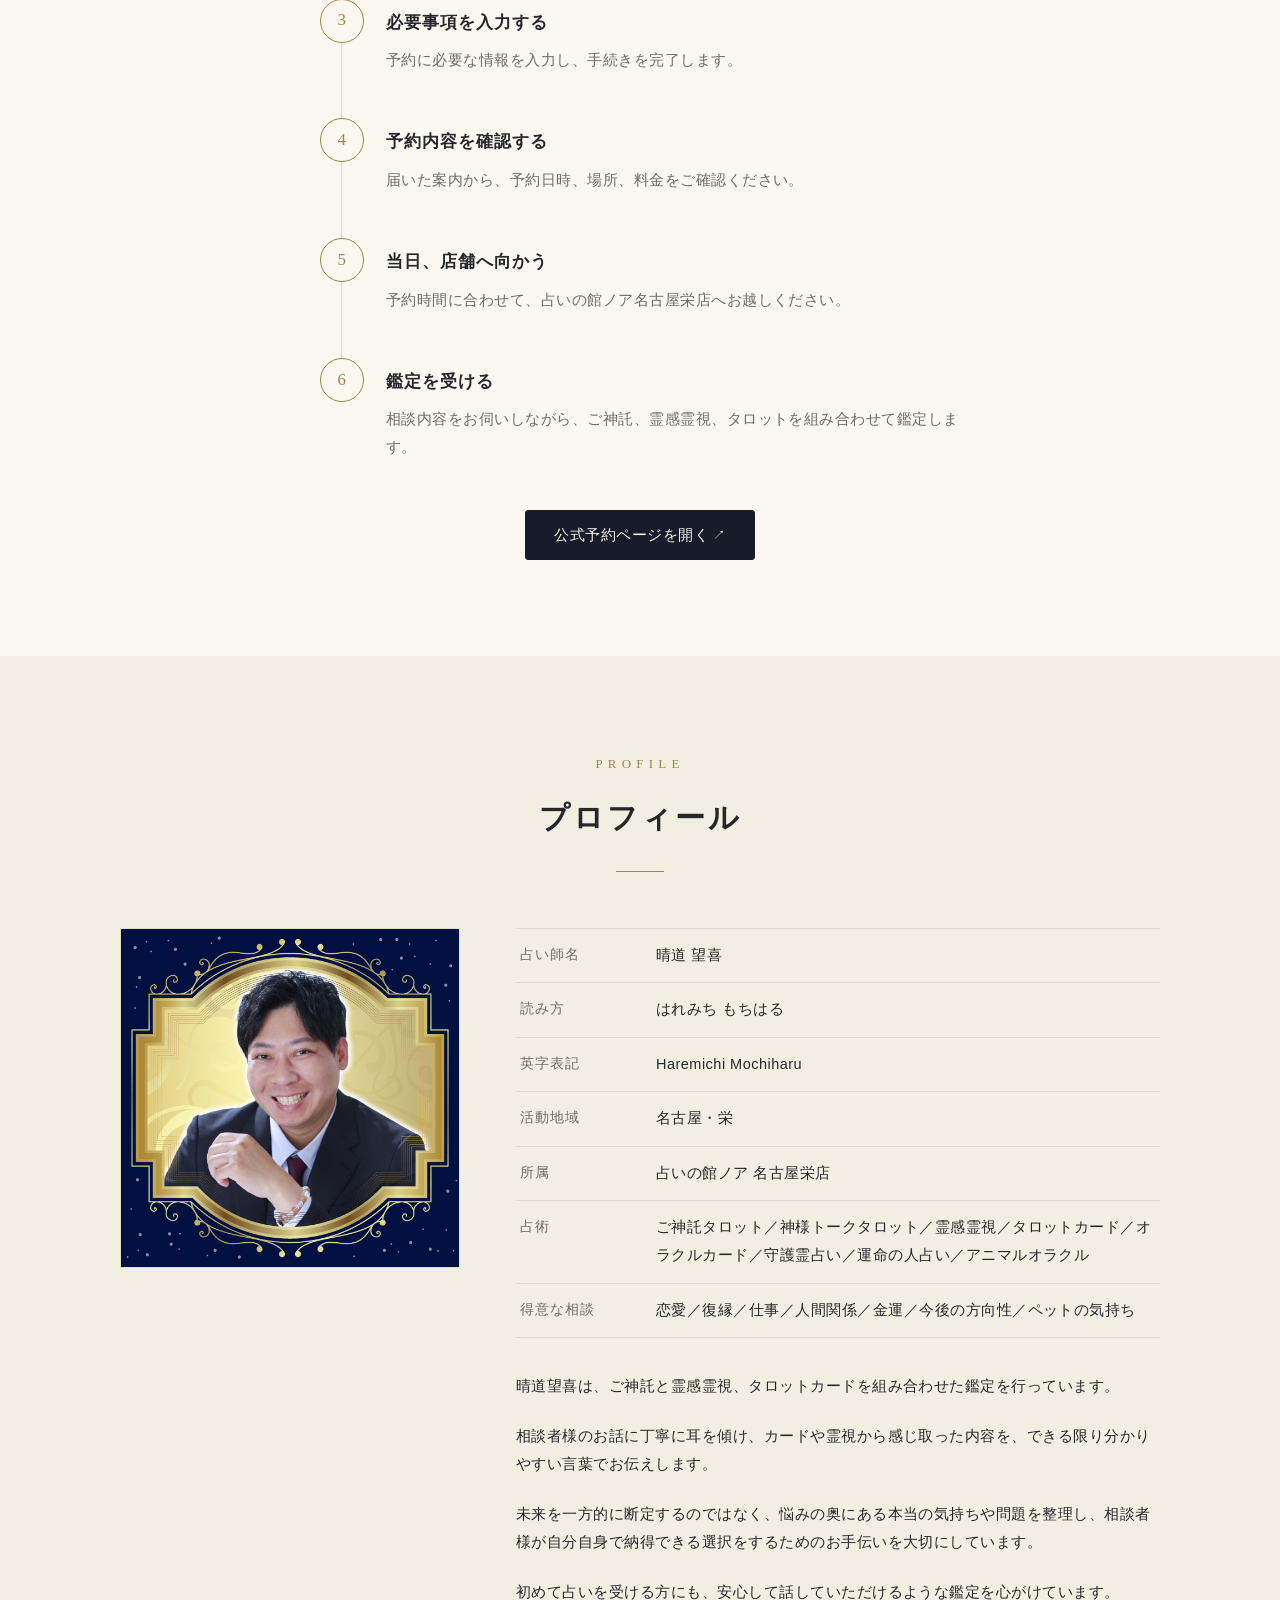
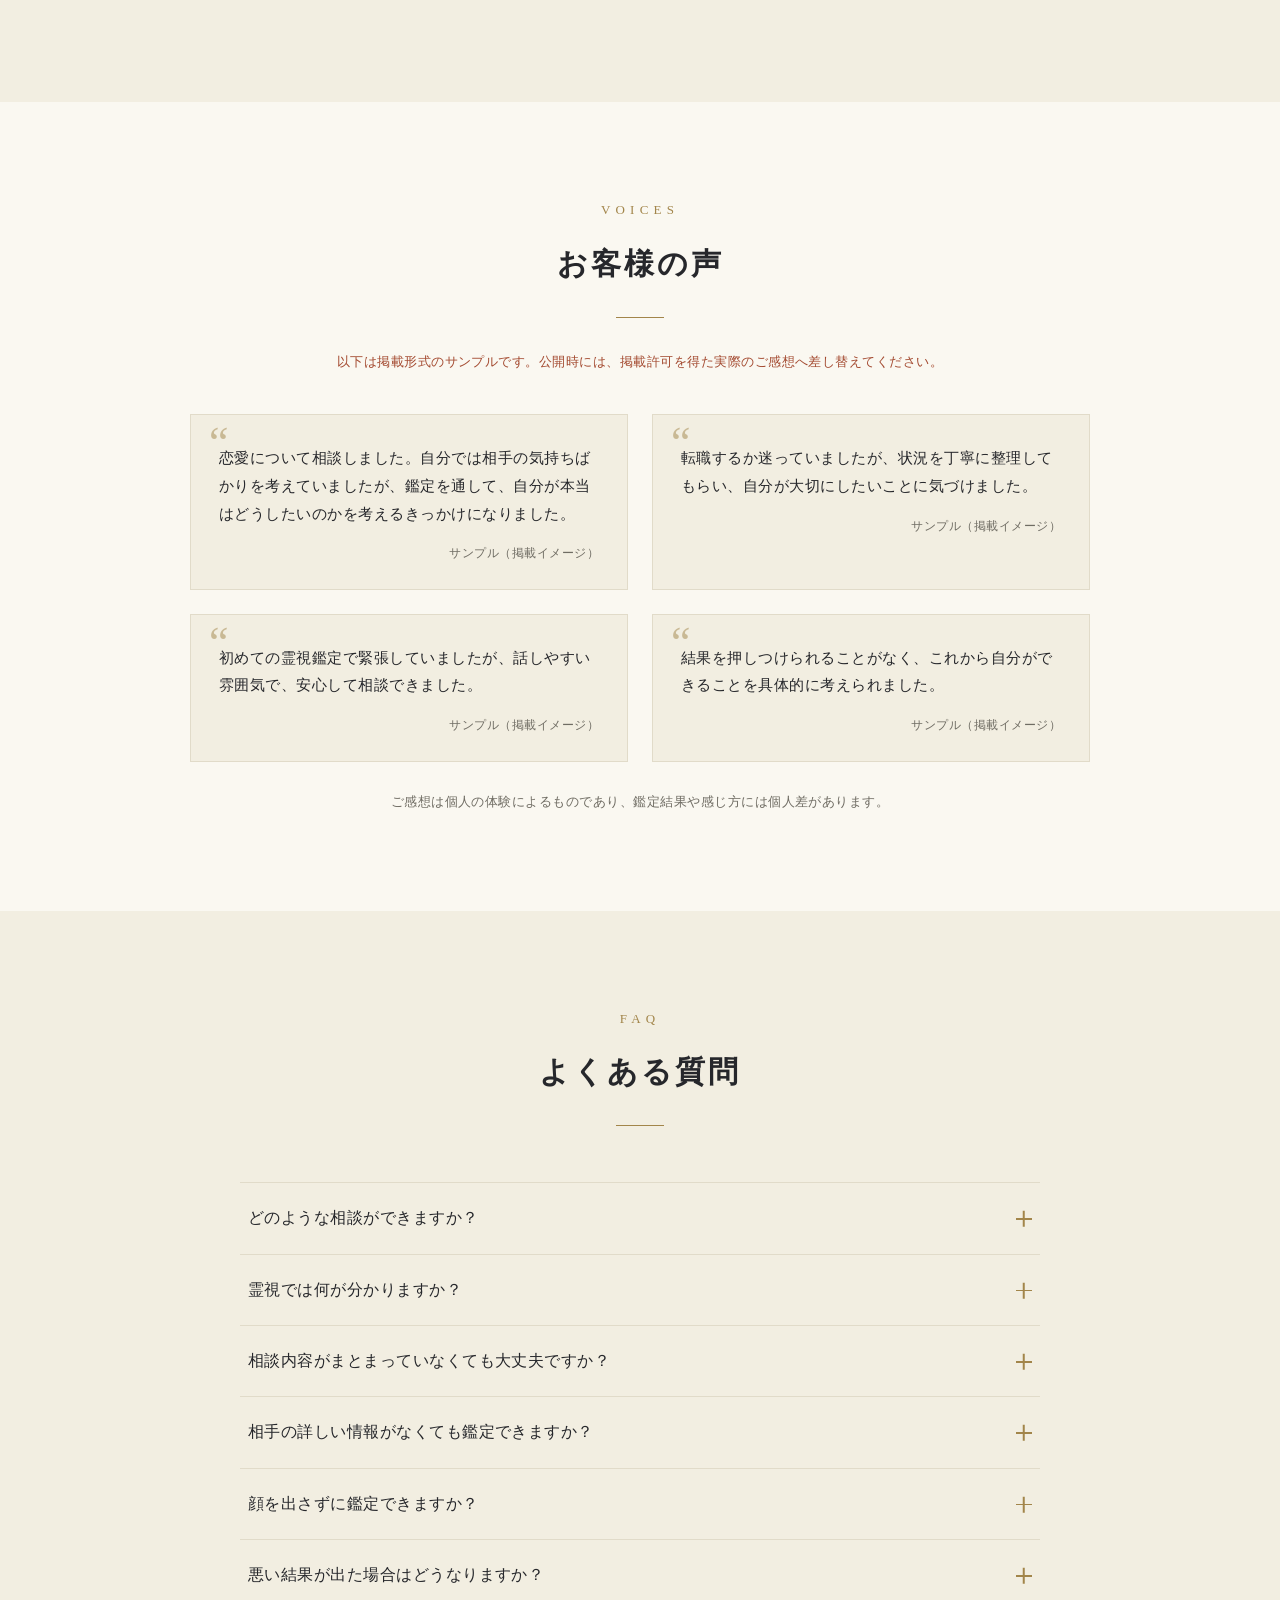
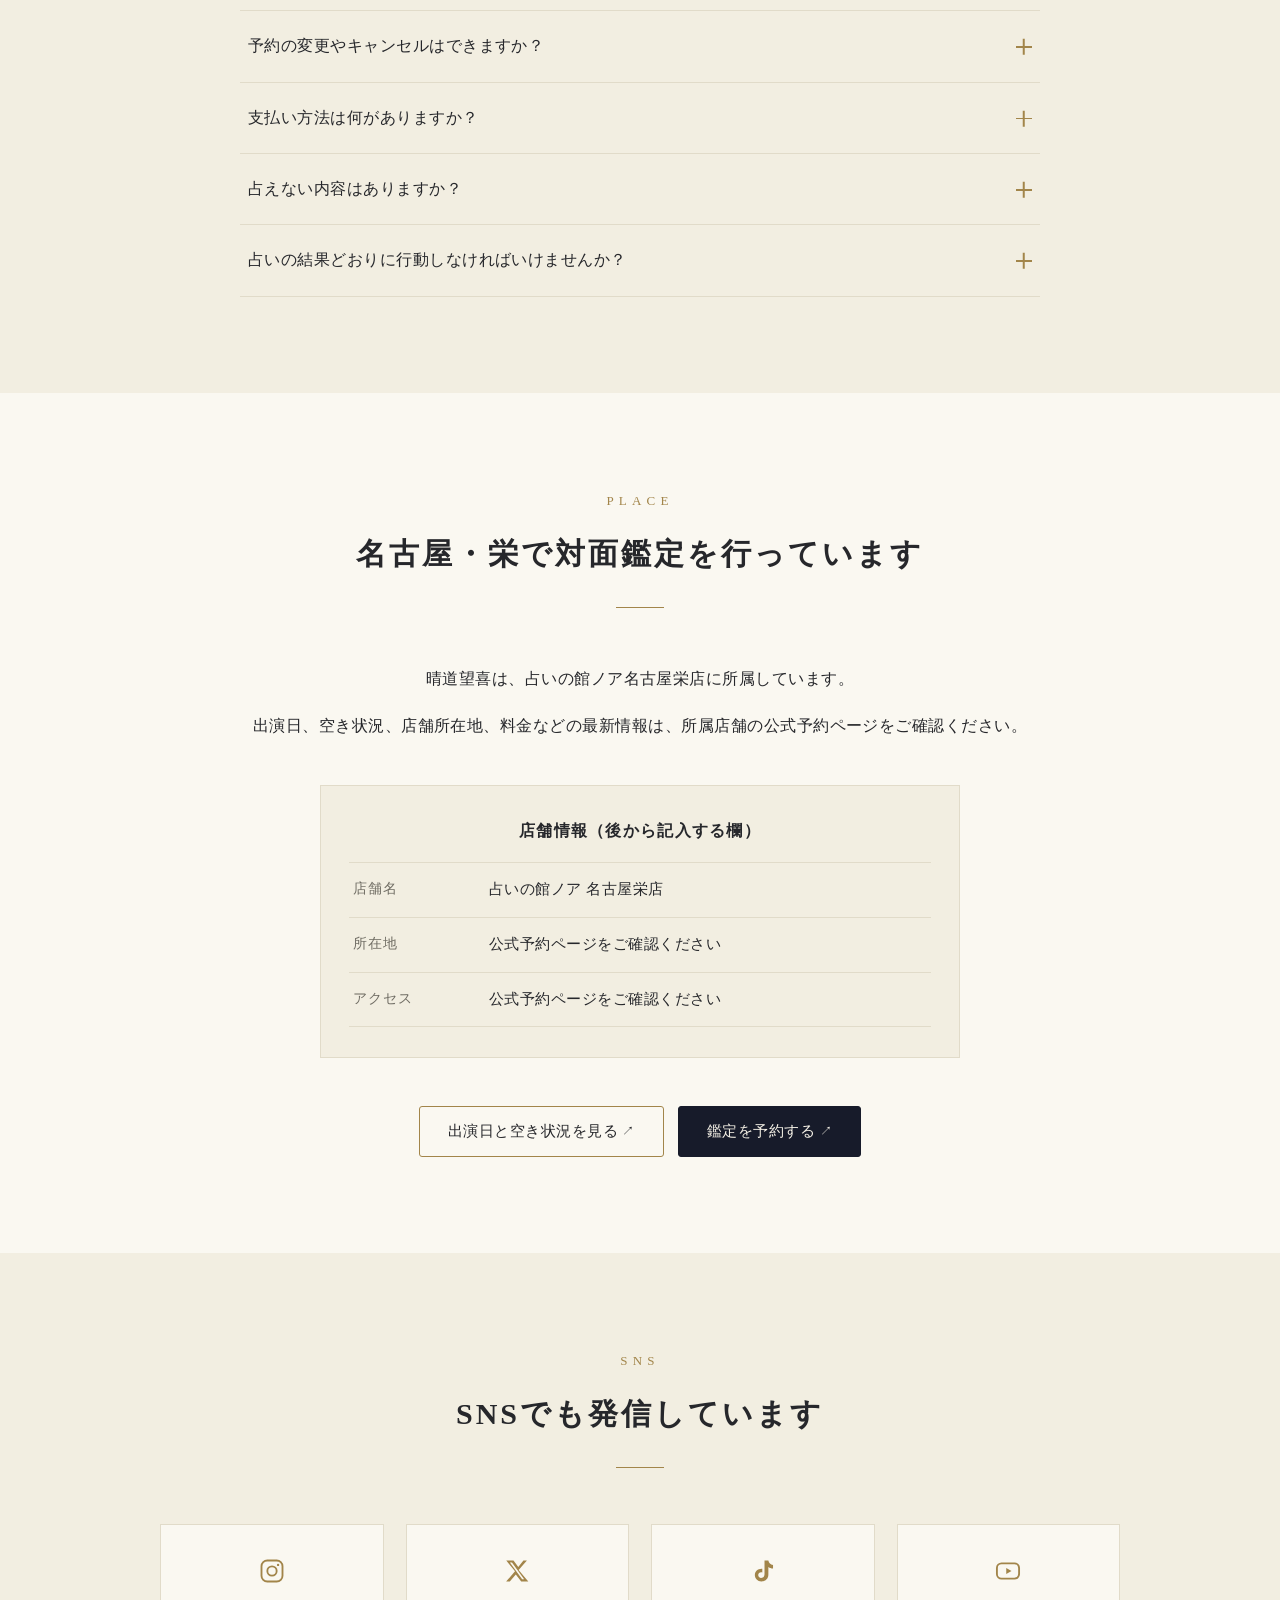
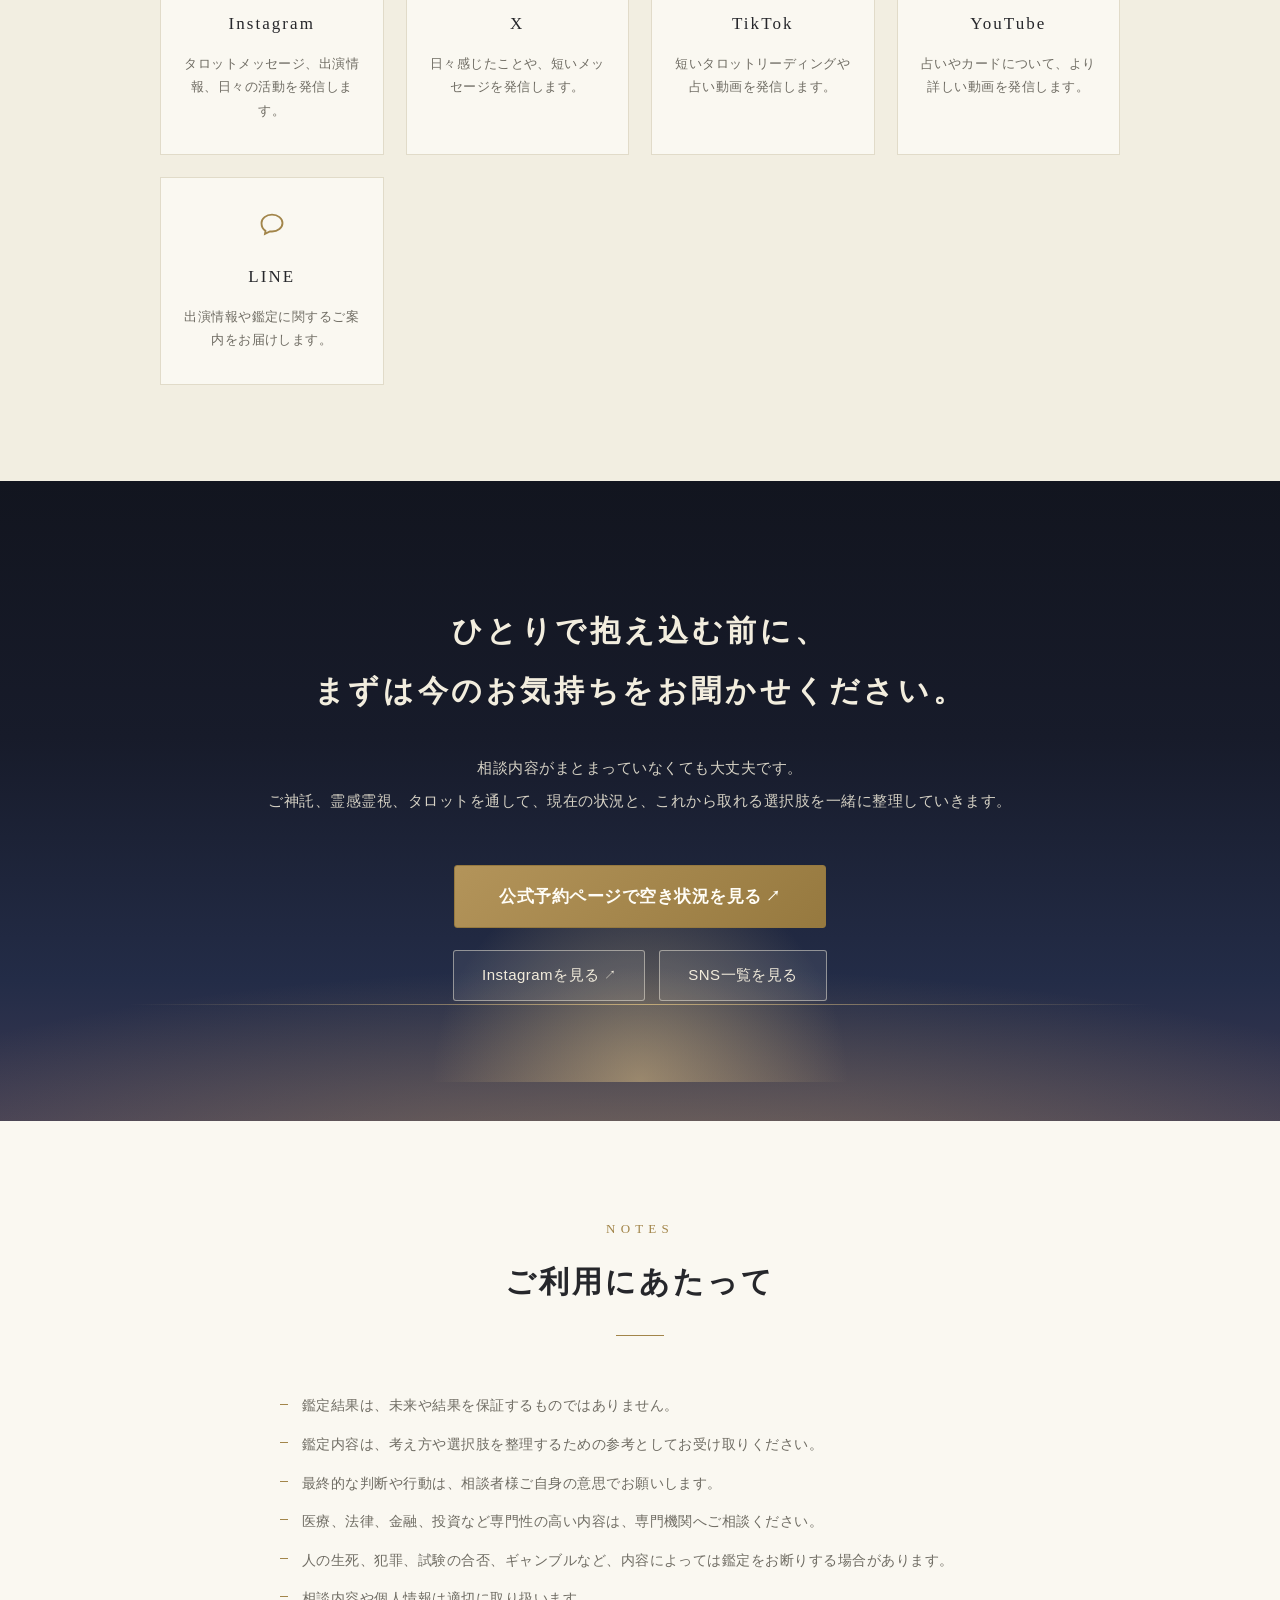
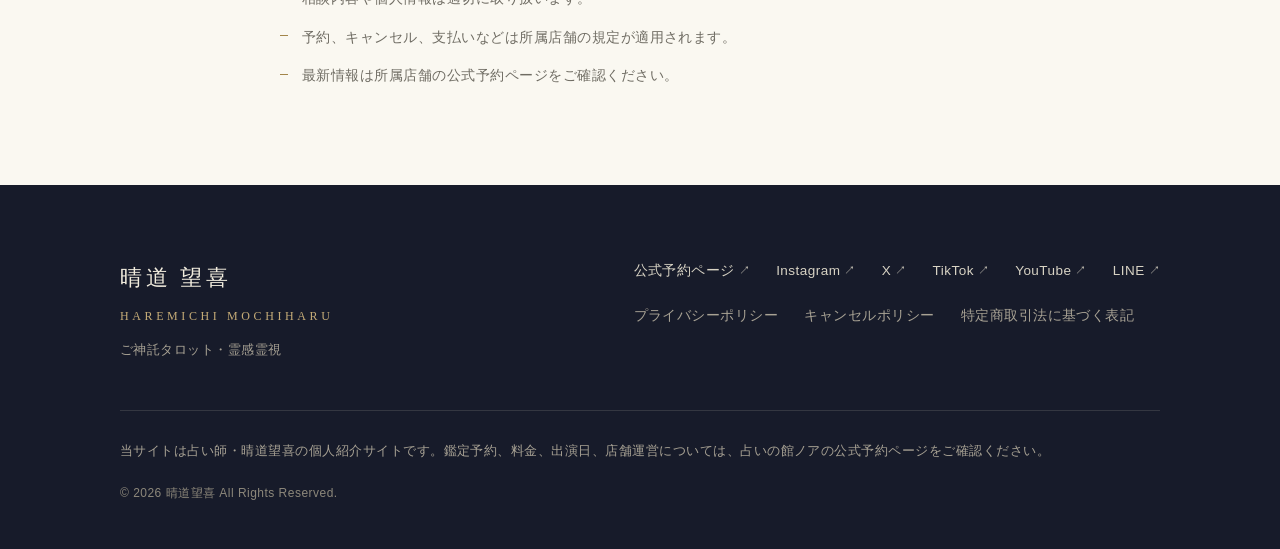
==== commit c45ccb7c: "オラクルカード版にリニューアル" ====
--- a/index.html
+++ b/index.html
@@ -290,12 +290,13 @@
          ========================================================== -->
     <section class="section section-alt" id="tarot">
       <div class="container container-narrow">
-        <p class="section-eyebrow">One Card</p>
+        <p class="section-eyebrow">Oracle</p>
         <h2 class="section-title reveal">今日の一枚</h2>
 
         <p class="tarot-lead reveal">
-          気になるカードを一枚、直感でお選びください。<br>
-          今日のあなたへの、小さな道しるべです。
+          目を閉じて、ひと呼吸。<br>
+          心にとまった一枚を、直感でお選びください。<br>
+          オラクルカードが、今日のあなたへ小さな言葉を届けます。
         </p>
 
         <div class="tarot-table reveal">
@@ -304,8 +305,7 @@
               <span class="tarot-card-inner">
                 <span class="tarot-card-back" aria-hidden="true"><span class="tarot-back-emblem"></span></span>
                 <span class="tarot-card-front">
-                  <span class="tarot-card-num" aria-hidden="true"></span>
-                  <span class="tarot-card-symbol" aria-hidden="true"></span>
+                  <span class="tarot-card-art" aria-hidden="true"></span>
                   <span class="tarot-card-name"></span>
                   <span class="tarot-card-en" aria-hidden="true"></span>
                 </span>
@@ -315,8 +315,7 @@
               <span class="tarot-card-inner">
                 <span class="tarot-card-back" aria-hidden="true"><span class="tarot-back-emblem"></span></span>
                 <span class="tarot-card-front">
-                  <span class="tarot-card-num" aria-hidden="true"></span>
-                  <span class="tarot-card-symbol" aria-hidden="true"></span>
+                  <span class="tarot-card-art" aria-hidden="true"></span>
                   <span class="tarot-card-name"></span>
                   <span class="tarot-card-en" aria-hidden="true"></span>
                 </span>
@@ -326,8 +325,7 @@
               <span class="tarot-card-inner">
                 <span class="tarot-card-back" aria-hidden="true"><span class="tarot-back-emblem"></span></span>
                 <span class="tarot-card-front">
-                  <span class="tarot-card-num" aria-hidden="true"></span>
-                  <span class="tarot-card-symbol" aria-hidden="true"></span>
+                  <span class="tarot-card-art" aria-hidden="true"></span>
                   <span class="tarot-card-name"></span>
                   <span class="tarot-card-en" aria-hidden="true"></span>
                 </span>
--- a/css/style.css
+++ b/css/style.css
@@ -790,43 +790,64 @@
 
 
 /* ------------------------------------------------------------
-   今日の一枚（タロット演出）
+   今日の一枚（オラクルカード演出）
    ------------------------------------------------------------ */
 .tarot-lead {
   text-align: center;
-  margin: -20px 0 48px;
+  margin: -20px 0 56px;
   font-family: var(--font-heading);
   font-size: 15.5px;
-  letter-spacing: 0.06em;
+  letter-spacing: 0.08em;
+  line-height: 2.3;
 }
 
 .tarot-cards {
   display: flex;
   justify-content: center;
-  gap: clamp(14px, 4vw, 34px);
-  perspective: 1200px;
-  margin-bottom: 40px;
+  gap: clamp(16px, 4.5vw, 40px);
+  perspective: 1400px;
+  margin-bottom: 44px;
 }
 
 .tarot-card {
-  width: clamp(88px, 24vw, 150px);
+  width: clamp(96px, 25vw, 164px);
   aspect-ratio: 5 / 8;
   background: transparent;
   border: none;
   padding: 0;
   cursor: pointer;
-  transition: transform 0.3s ease;
-}
-
-/* 選ばれなかったカードは静かに退く */
+  transition: transform 0.35s ease, filter 0.35s ease;
+  animation: card-float 5.5s ease-in-out infinite;
+}
+
+/* 待機中、カードがゆっくり漂う */
+.tarot-card:nth-child(1) { animation-delay: 0s; }
+.tarot-card:nth-child(2) { animation-delay: 1.8s; }
+.tarot-card:nth-child(3) { animation-delay: 3.6s; }
+
+@keyframes card-float {
+  0%, 100% { transform: translateY(0); }
+  50%      { transform: translateY(-7px); }
+}
+
+.tarot-card.is-flipped,
 .tarot-card.is-dimmed {
-  opacity: 0.25;
+  animation: none;
+}
+
+.tarot-card:hover:not(.is-flipped):not(.is-dimmed),
+.tarot-card:focus-visible:not(.is-flipped):not(.is-dimmed) {
+  animation-play-state: paused;
+  transform: translateY(-14px);
+  filter: drop-shadow(0 14px 22px rgba(23, 27, 42, 0.28));
+}
+
+/* 選ばれなかったカードは静かに伏せられる */
+.tarot-card.is-dimmed {
+  opacity: 0.18;
   pointer-events: none;
-  transform: translateY(6px);
-}
-
-.tarot-card:hover:not(.is-flipped):not(.is-dimmed) {
-  transform: translateY(-10px);
+  transform: translateY(8px) scale(0.96);
+  transition: opacity 0.7s ease, transform 0.7s ease;
 }
 
 .tarot-card-inner {
@@ -835,7 +856,7 @@
   width: 100%;
   height: 100%;
   transform-style: preserve-3d;
-  transition: transform 0.8s cubic-bezier(0.3, 0.1, 0.25, 1);
+  transition: transform 0.9s cubic-bezier(0.25, 0.1, 0.2, 1);
 }
 
 .tarot-card.is-flipped .tarot-card-inner {
@@ -852,110 +873,183 @@
   justify-content: center;
   backface-visibility: hidden;
   -webkit-backface-visibility: hidden;
-  border-radius: 8px;
-}
-
-/* カードの裏面：夜の空に金の紋様 */
+  border-radius: 9px;
+  overflow: hidden;
+}
+
+/* ---------- 裏面：夜の空と金の紋 ---------- */
 .tarot-card-back {
   background:
-    radial-gradient(ellipse 80% 50% at 50% 108%, rgba(216, 187, 128, 0.3) 0%, rgba(216, 187, 128, 0) 62%),
-    linear-gradient(165deg, #1a2036 0%, #12151f 100%);
-  border: 1px solid rgba(216, 187, 128, 0.55);
-  box-shadow: 0 6px 18px rgba(18, 21, 31, 0.35);
-}
-
+    radial-gradient(ellipse 90% 46% at 50% 112%, rgba(216, 187, 128, 0.34) 0%, rgba(216, 187, 128, 0) 64%),
+    radial-gradient(circle at 22% 18%, rgba(255, 255, 255, 0.05) 0%, rgba(255, 255, 255, 0) 32%),
+    linear-gradient(168deg, #1c2340 0%, #141828 55%, #10131d 100%);
+  border: 1px solid rgba(216, 187, 128, 0.65);
+  box-shadow:
+    inset 0 0 0 1px rgba(16, 19, 29, 1),
+    inset 0 0 0 2px rgba(216, 187, 128, 0.28),
+    0 8px 22px rgba(16, 19, 29, 0.4);
+}
+
+/* 裏面の星屑 */
+.tarot-card-back::before {
+  content: "";
+  position: absolute;
+  inset: 0;
+  background-image:
+    radial-gradient(circle 1px at 24% 20%, rgba(238, 231, 210, 0.9) 0 1px, transparent 1.5px),
+    radial-gradient(circle 1px at 70% 14%, rgba(238, 231, 210, 0.7) 0 1px, transparent 1.5px),
+    radial-gradient(circle 1px at 82% 34%, rgba(238, 231, 210, 0.55) 0 1px, transparent 1.5px),
+    radial-gradient(circle 1px at 14% 44%, rgba(238, 231, 210, 0.6) 0 1px, transparent 1.5px),
+    radial-gradient(circle 1px at 60% 52%, rgba(238, 231, 210, 0.45) 0 1px, transparent 1.5px),
+    radial-gradient(circle 1px at 36% 66%, rgba(238, 231, 210, 0.5) 0 1px, transparent 1.5px);
+}
+
+/* 裏面中央の紋：三日月と光 */
 .tarot-back-emblem {
-  width: 58%;
+  position: relative;
+  width: 56%;
   aspect-ratio: 1 / 1;
-  border: 1px solid rgba(216, 187, 128, 0.7);
+  border: 1px solid rgba(216, 187, 128, 0.75);
   border-radius: 50%;
-  position: relative;
 }
 
 .tarot-back-emblem::before {
   content: "";
   position: absolute;
-  inset: 14%;
+  inset: 11%;
+  border: 1px dashed rgba(216, 187, 128, 0.4);
+  border-radius: 50%;
+}
+
+.tarot-back-emblem::after {
+  content: "";
+  position: absolute;
+  inset: 27%;
+  border-radius: 50%;
+  background: radial-gradient(circle at 62% 38%, transparent 0 46%, rgba(216, 187, 128, 0.9) 48% 58%, transparent 60%),
+              radial-gradient(circle, rgba(216, 187, 128, 0.35) 0%, rgba(216, 187, 128, 0) 70%);
+}
+
+/* ---------- 表面：夜の空に金の線画 ---------- */
+.tarot-card-front {
+  transform: rotateY(180deg);
+  background:
+    radial-gradient(ellipse 100% 52% at 50% 116%, rgba(216, 187, 128, 0.28) 0%, rgba(216, 187, 128, 0) 62%),
+    linear-gradient(172deg, #202848 0%, #161b2e 58%, #11141f 100%);
+  border: 1px solid rgba(216, 187, 128, 0.8);
+  box-shadow:
+    inset 0 0 0 1px rgba(16, 19, 29, 1),
+    inset 0 0 0 2px rgba(216, 187, 128, 0.3),
+    0 8px 22px rgba(16, 19, 29, 0.4);
+  gap: clamp(6px, 1.4vw, 12px);
+  padding: 12% 8%;
+  text-align: center;
+}
+
+/* めくれた瞬間、光がひと筋よぎる */
+.tarot-card-front::after {
+  content: "";
+  position: absolute;
+  inset: 0;
+  background: linear-gradient(115deg, transparent 30%, rgba(238, 224, 188, 0.28) 50%, transparent 70%);
+  transform: translateX(-120%);
+}
+
+.tarot-card.is-flipped .tarot-card-front::after {
+  animation: card-shine 1.4s ease 0.55s 1 both;
+}
+
+@keyframes card-shine {
+  from { transform: translateX(-120%); }
+  to   { transform: translateX(120%); }
+}
+
+/* カードの絵柄（金の線画SVG） */
+.tarot-card-art {
+  width: 62%;
+  aspect-ratio: 1 / 1;
+  display: flex;
+  align-items: center;
+  justify-content: center;
+  color: #d8bb80;
   border: 1px solid rgba(216, 187, 128, 0.45);
   border-radius: 50%;
-}
-
-.tarot-back-emblem::after {
-  content: "";
-  position: absolute;
-  inset: 34%;
-  background: radial-gradient(circle, rgba(216, 187, 128, 0.85) 0%, rgba(216, 187, 128, 0) 72%);
-  border-radius: 50%;
-}
-
-/* カードの表面：生成りに墨と金 */
-.tarot-card-front {
-  transform: rotateY(180deg);
-  background: linear-gradient(170deg, #faf6ea 0%, #f0e9d5 100%);
-  border: 1px solid var(--color-accent);
-  box-shadow: 0 6px 18px rgba(18, 21, 31, 0.2);
-  gap: 6px;
-  padding: 10px 6px;
-  text-align: center;
-}
-
-.tarot-card-num {
-  font-family: var(--font-en);
-  font-size: clamp(10px, 1.6vw, 13px);
-  letter-spacing: 0.2em;
-  color: var(--color-accent);
-}
-
-.tarot-card-symbol {
-  font-size: clamp(26px, 6vw, 44px);
-  line-height: 1.2;
+  padding: 12%;
+  filter: drop-shadow(0 0 7px rgba(216, 187, 128, 0.35));
+}
+
+.tarot-card-art svg {
+  width: 100%;
+  height: 100%;
 }
 
 .tarot-card-name {
   font-family: var(--font-heading);
-  font-size: clamp(11px, 2.2vw, 15px);
+  font-size: clamp(14px, 2.6vw, 19px);
   font-weight: 600;
-  letter-spacing: 0.08em;
-  color: var(--color-text);
+  letter-spacing: 0.3em;
+  text-indent: 0.3em;
+  color: #efe8d4;
 }
 
 .tarot-card-en {
   font-family: var(--font-en);
   font-size: clamp(8px, 1.4vw, 11px);
-  letter-spacing: 0.14em;
-  color: var(--color-text-light);
+  letter-spacing: 0.26em;
+  color: rgba(216, 187, 128, 0.85);
   text-transform: uppercase;
 }
 
-/* 結果表示 */
+/* ---------- 結果表示 ---------- */
 .tarot-result {
-  max-width: 560px;
+  position: relative;
+  max-width: 580px;
   margin: 0 auto;
-  padding: 30px 30px 26px;
-  background-color: var(--color-bg);
-  border: 1px solid var(--color-border);
-  border-top: 2px solid var(--color-accent);
+  padding: 38px 34px 30px;
+  background:
+    radial-gradient(ellipse 110% 60% at 50% 118%, rgba(216, 187, 128, 0.22) 0%, rgba(216, 187, 128, 0) 60%),
+    linear-gradient(172deg, #1d2440 0%, #141828 100%);
+  border: 1px solid rgba(216, 187, 128, 0.55);
+  color: #efe8d4;
   text-align: center;
-  animation: tarot-result-in 0.7s ease both;
+  animation: tarot-result-in 0.8s ease both;
+}
+
+/* 結果の上に走る金の一筋 */
+.tarot-result::before {
+  content: "";
+  position: absolute;
+  top: 0;
+  left: 12%;
+  right: 12%;
+  height: 1px;
+  background: linear-gradient(90deg, rgba(216, 187, 128, 0) 0%, rgba(216, 187, 128, 0.95) 50%, rgba(216, 187, 128, 0) 100%);
 }
 
 @keyframes tarot-result-in {
-  from { opacity: 0; transform: translateY(10px); }
+  from { opacity: 0; transform: translateY(12px); }
   to   { opacity: 1; transform: translateY(0); }
 }
 
 .tarot-result-name {
   font-family: var(--font-heading);
-  font-size: 18px;
+  font-size: 19px;
   font-weight: 600;
-  letter-spacing: 0.1em;
-  margin-bottom: 12px;
+  letter-spacing: 0.18em;
+  margin-bottom: 14px;
+  color: #d8bb80;
 }
 
 .tarot-result-message {
   font-size: 14.5px;
-  line-height: 2.1;
-  margin-bottom: 20px;
+  line-height: 2.2;
+  margin-bottom: 24px;
+  color: rgba(240, 234, 218, 0.94);
+}
+
+.tarot-result .btn-outline {
+  color: #efe8d4;
+  border-color: rgba(216, 187, 128, 0.7);
 }
 
 /* ------------------------------------------------------------
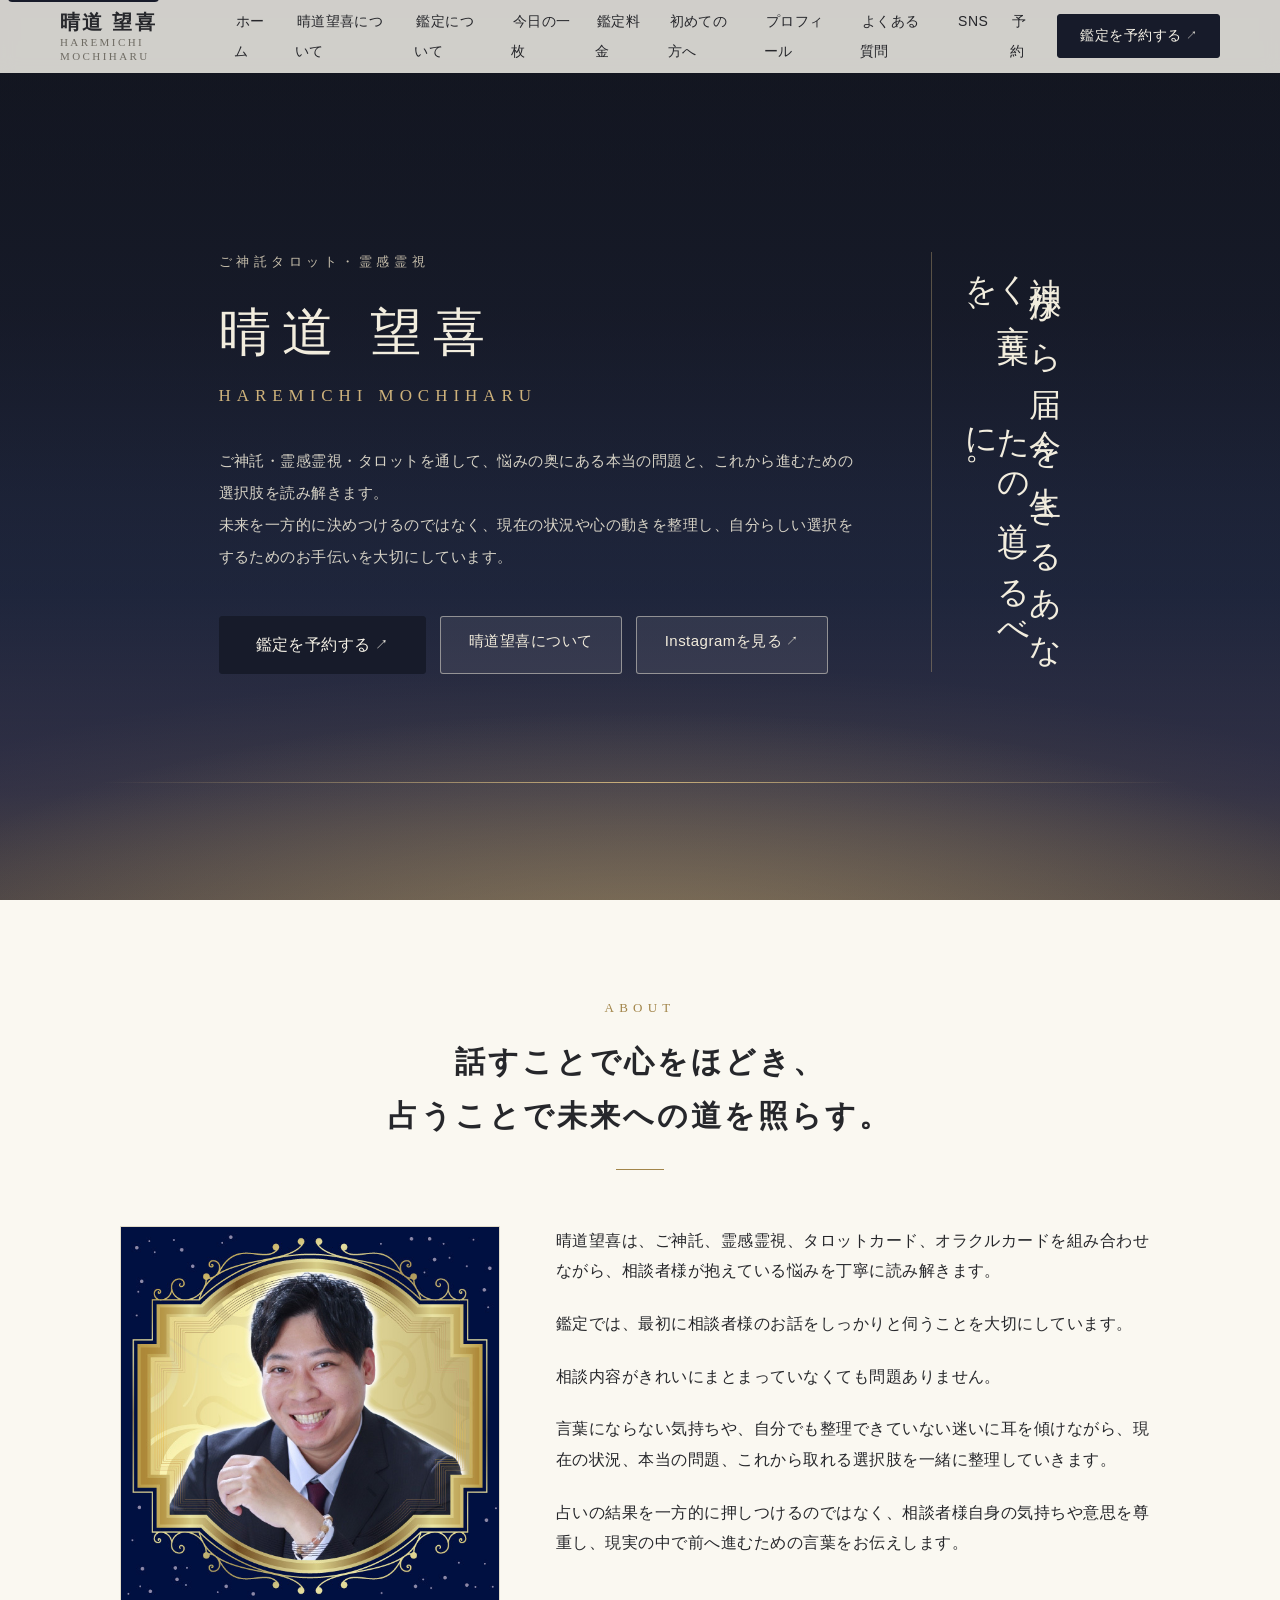
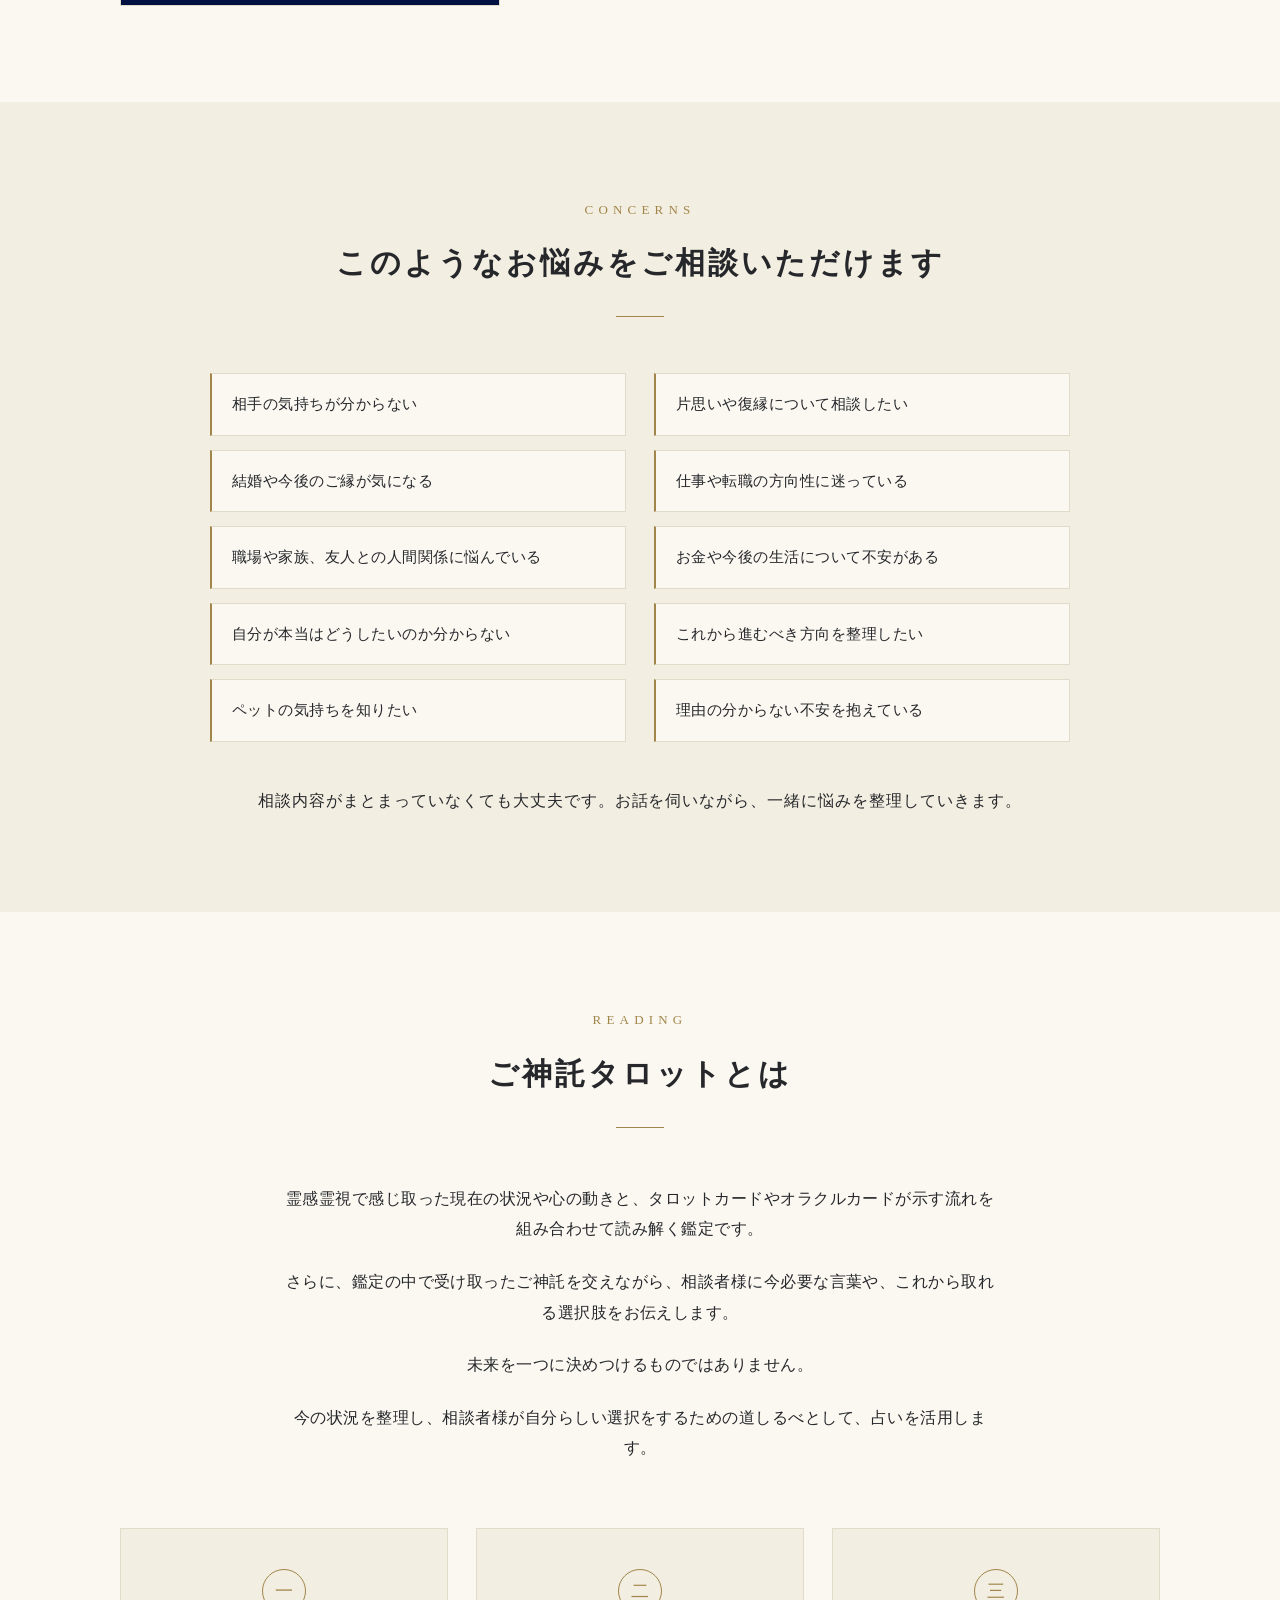
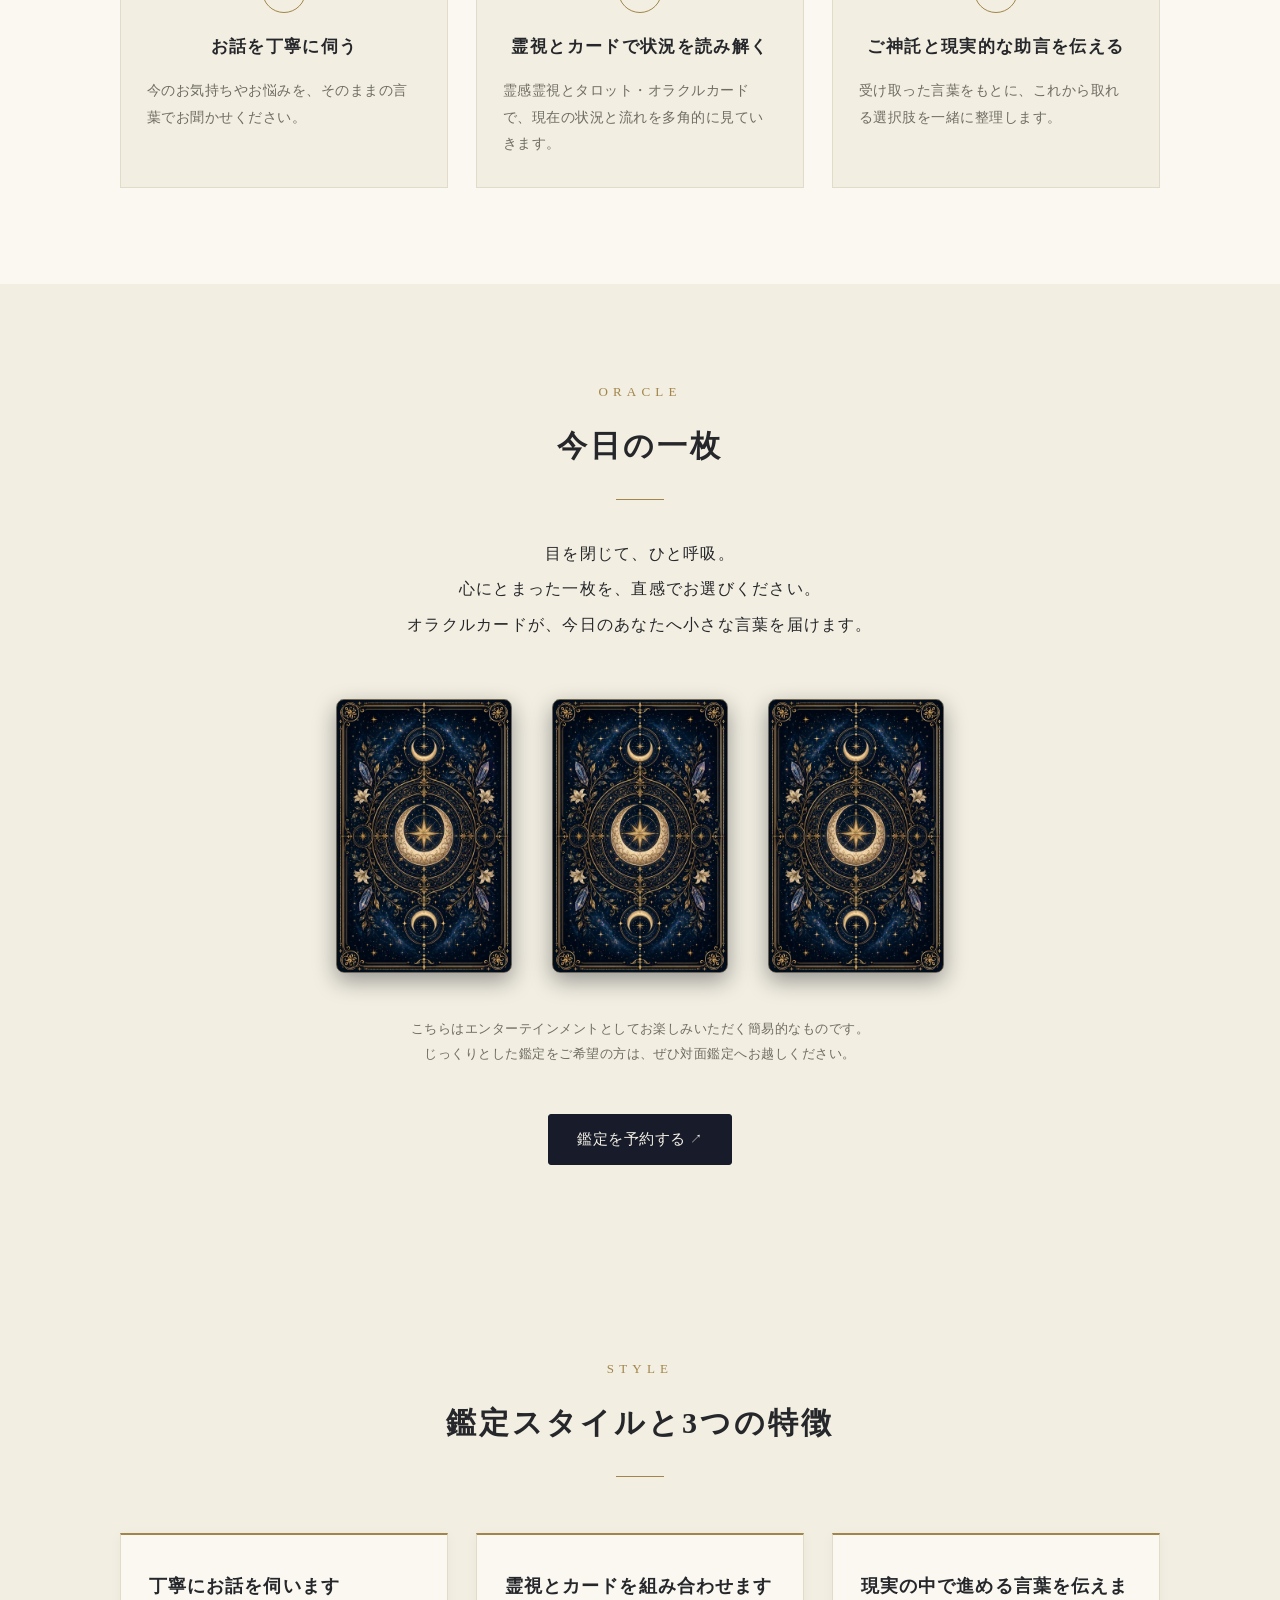
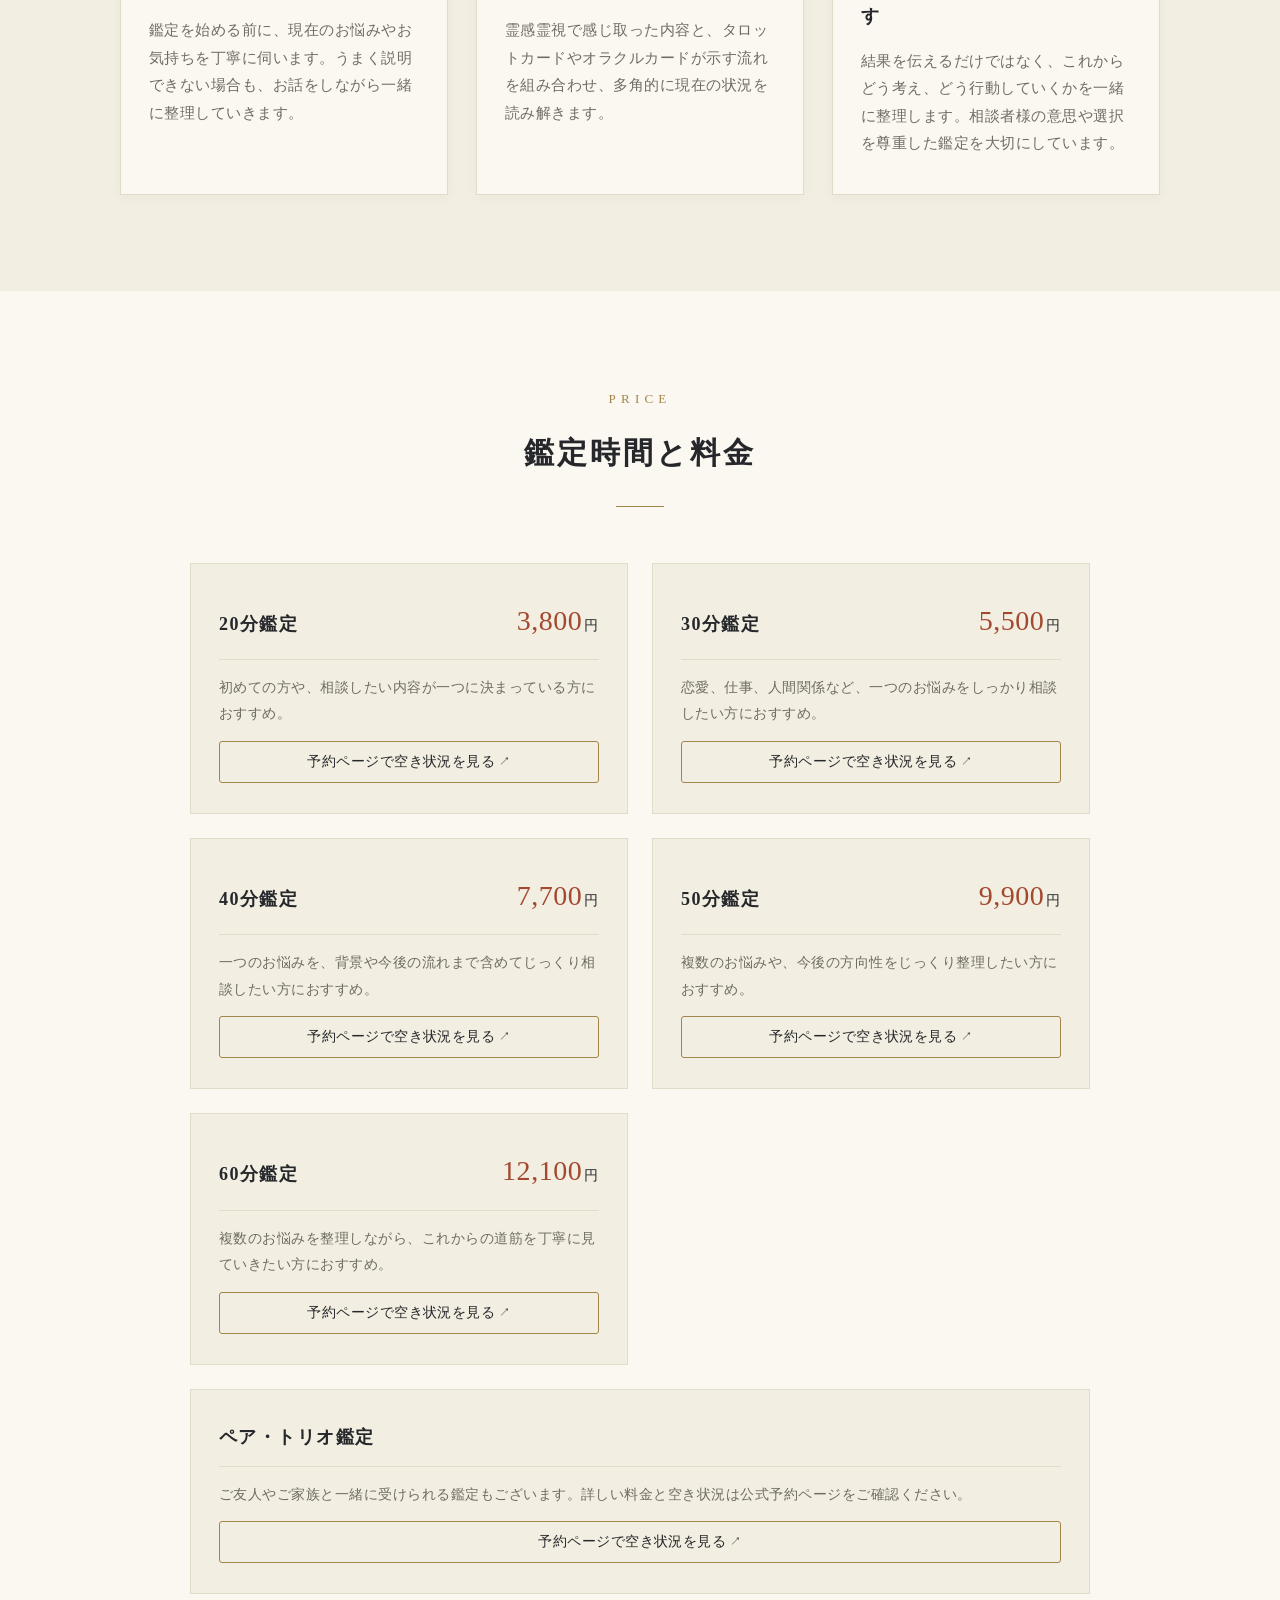
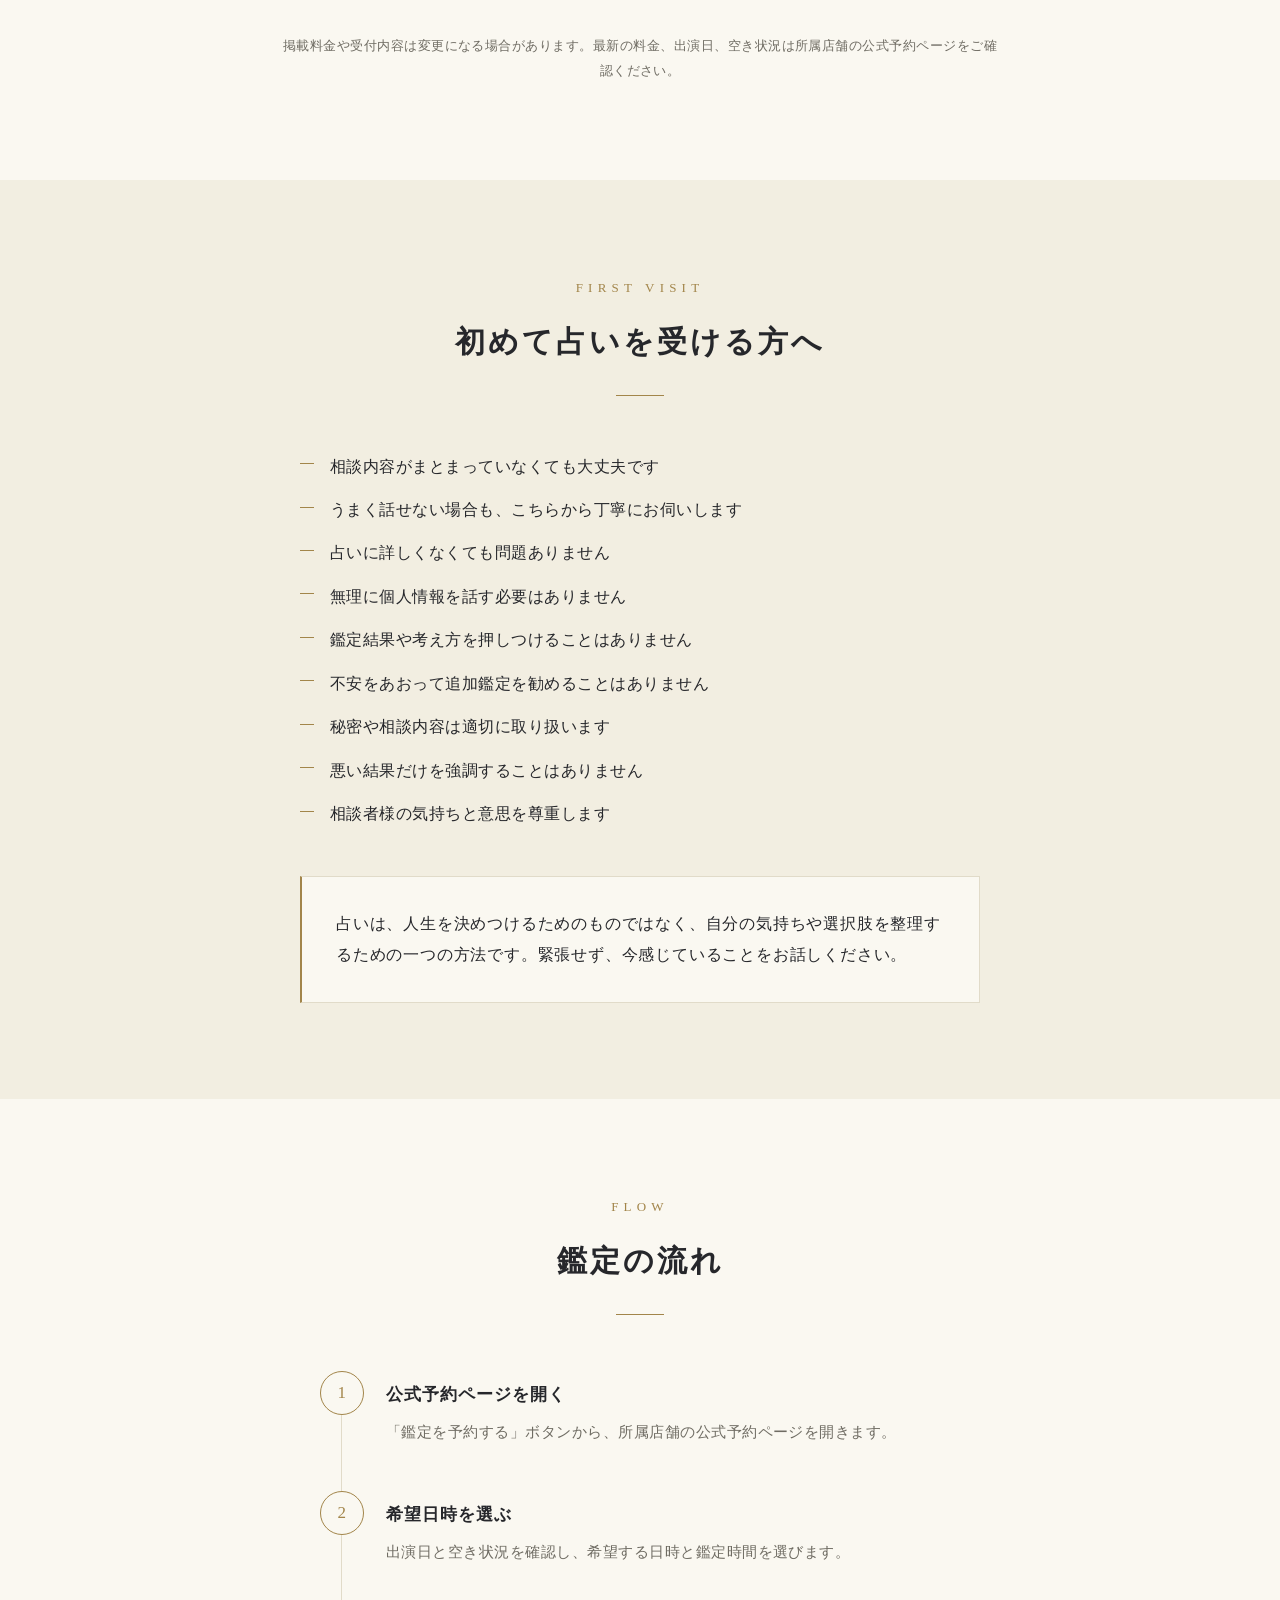
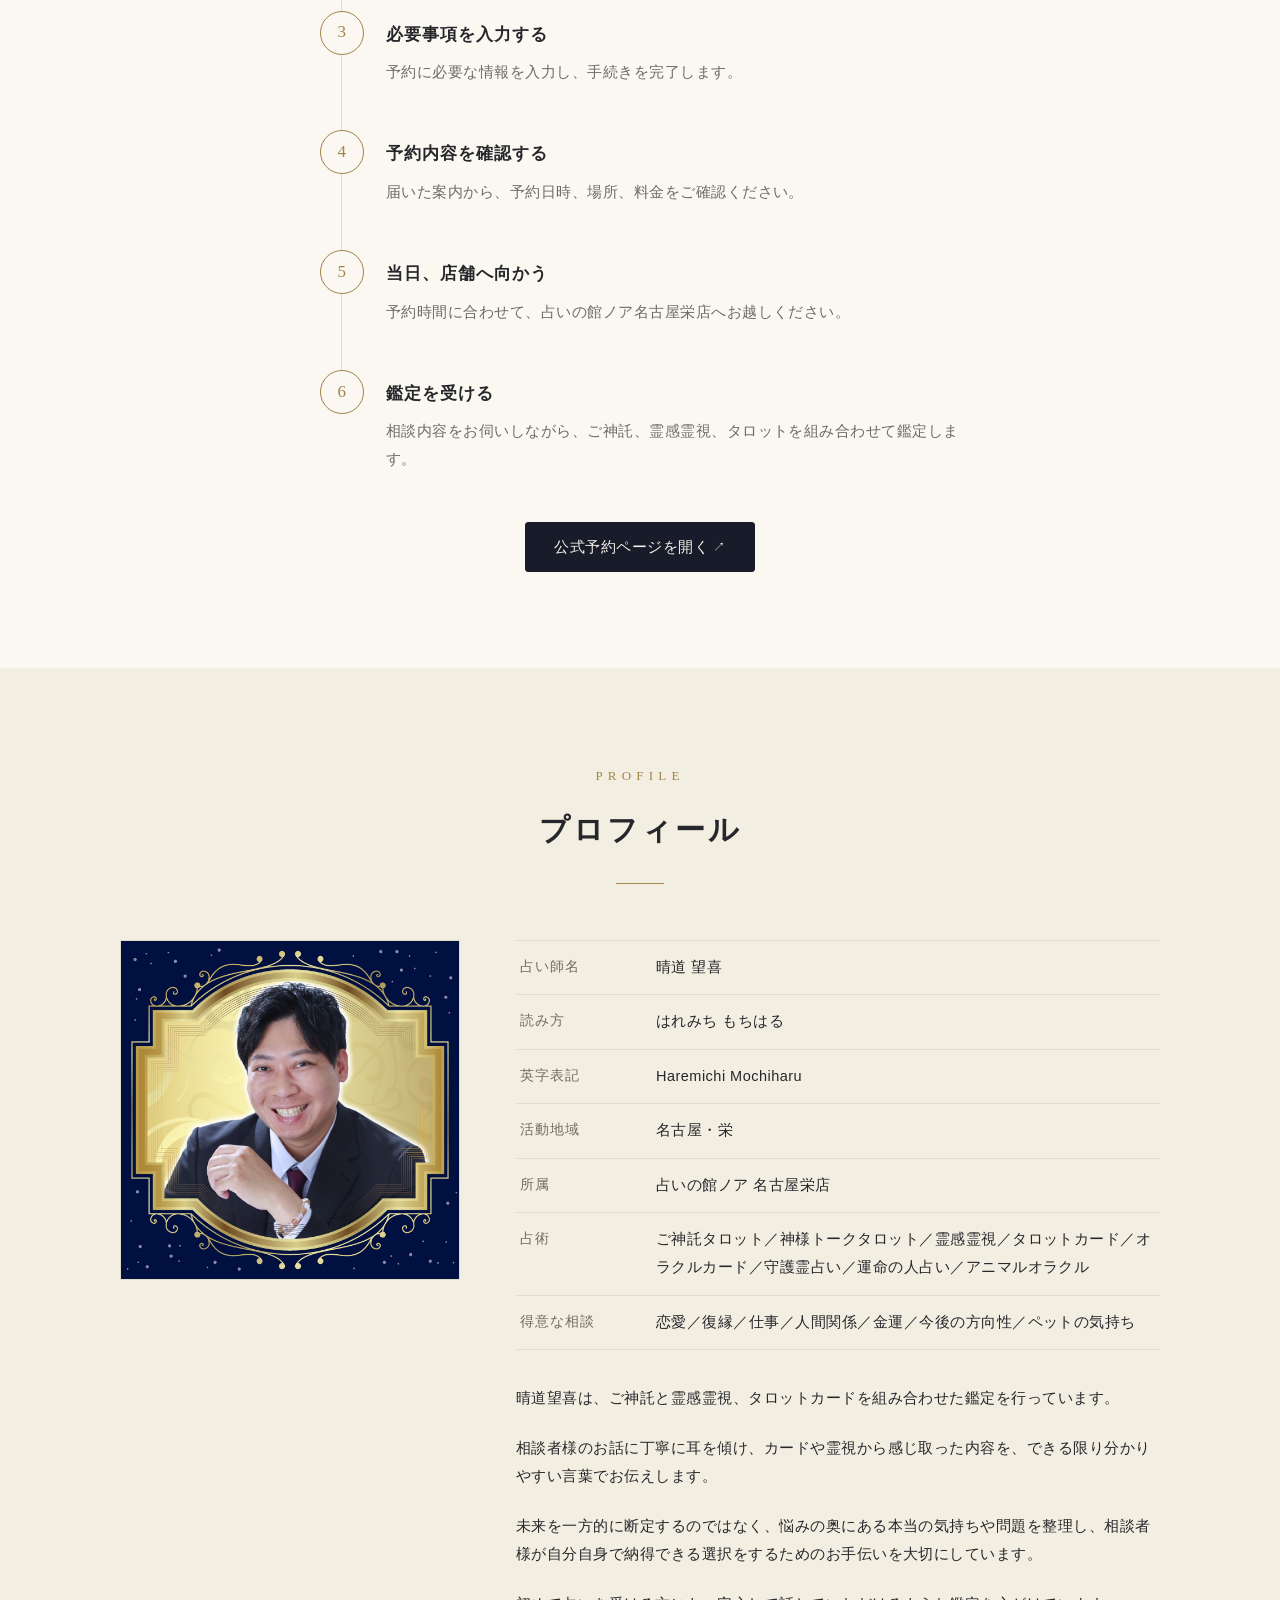
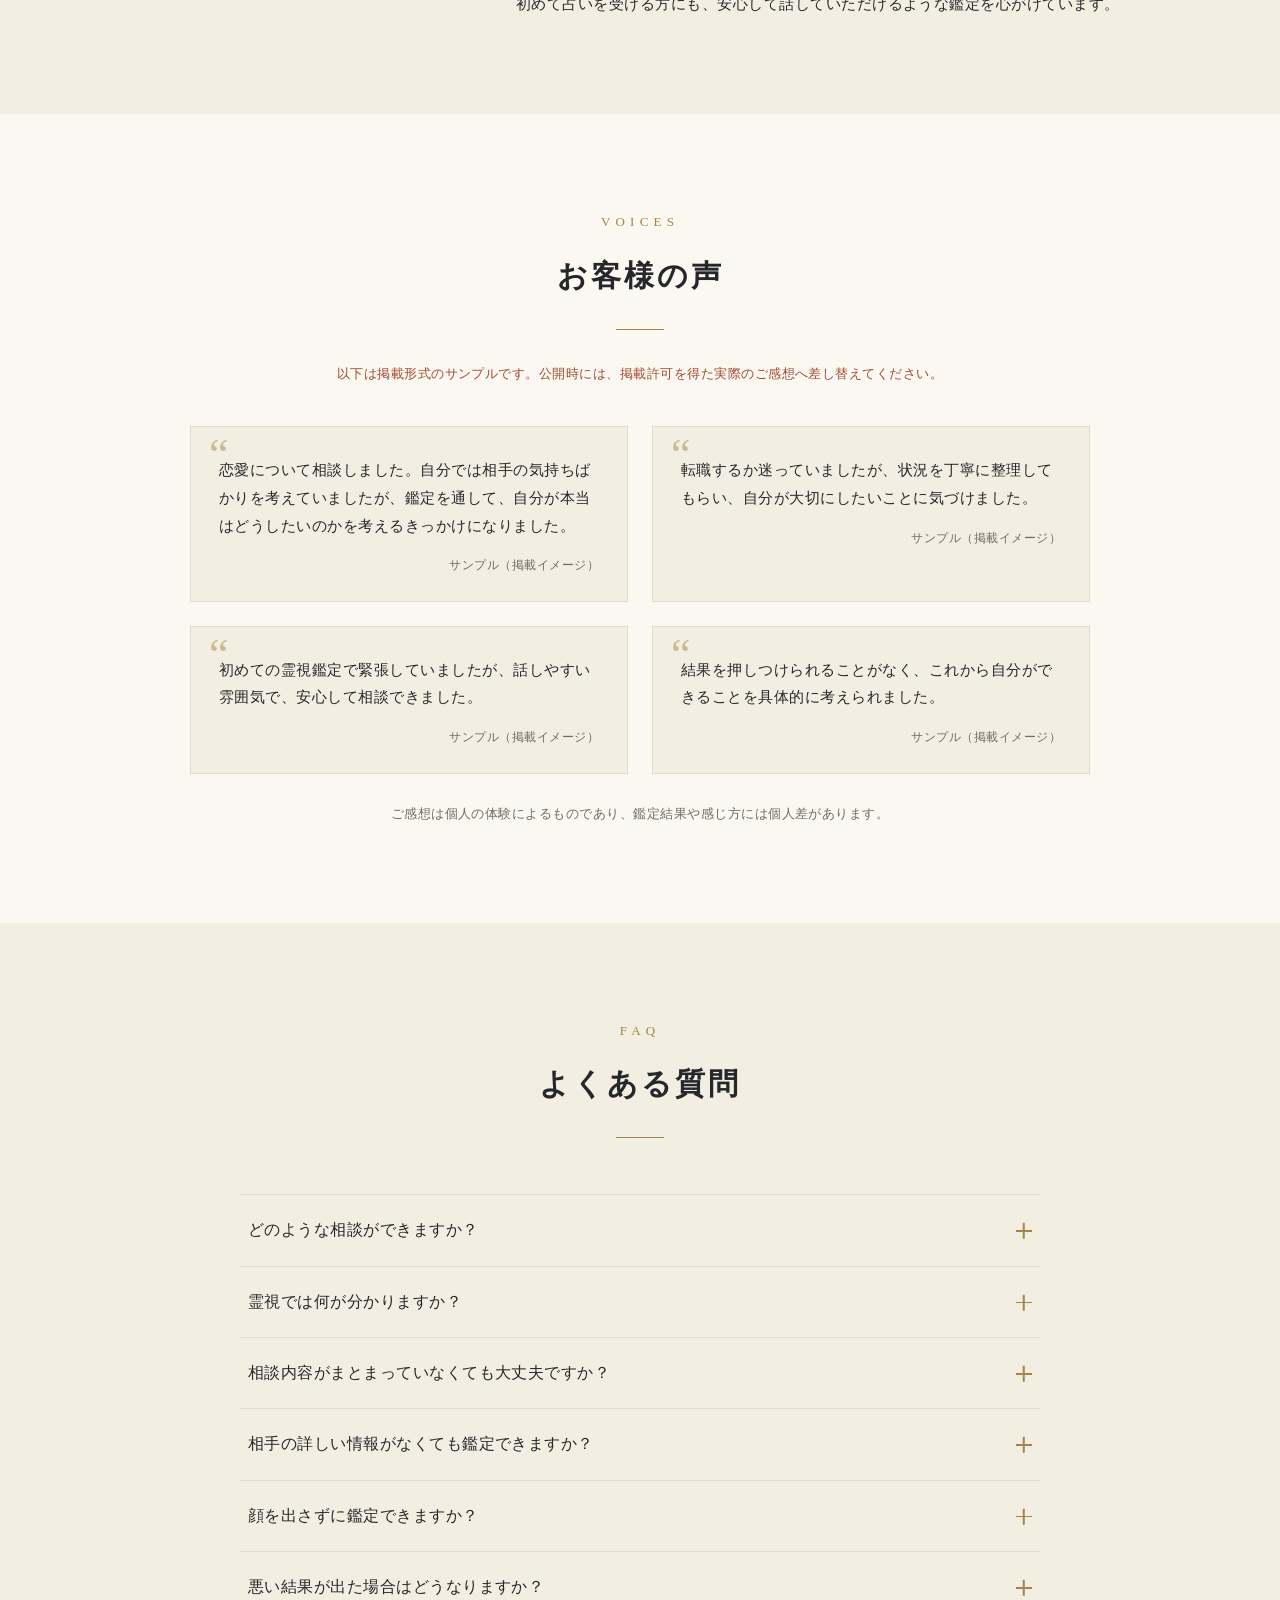
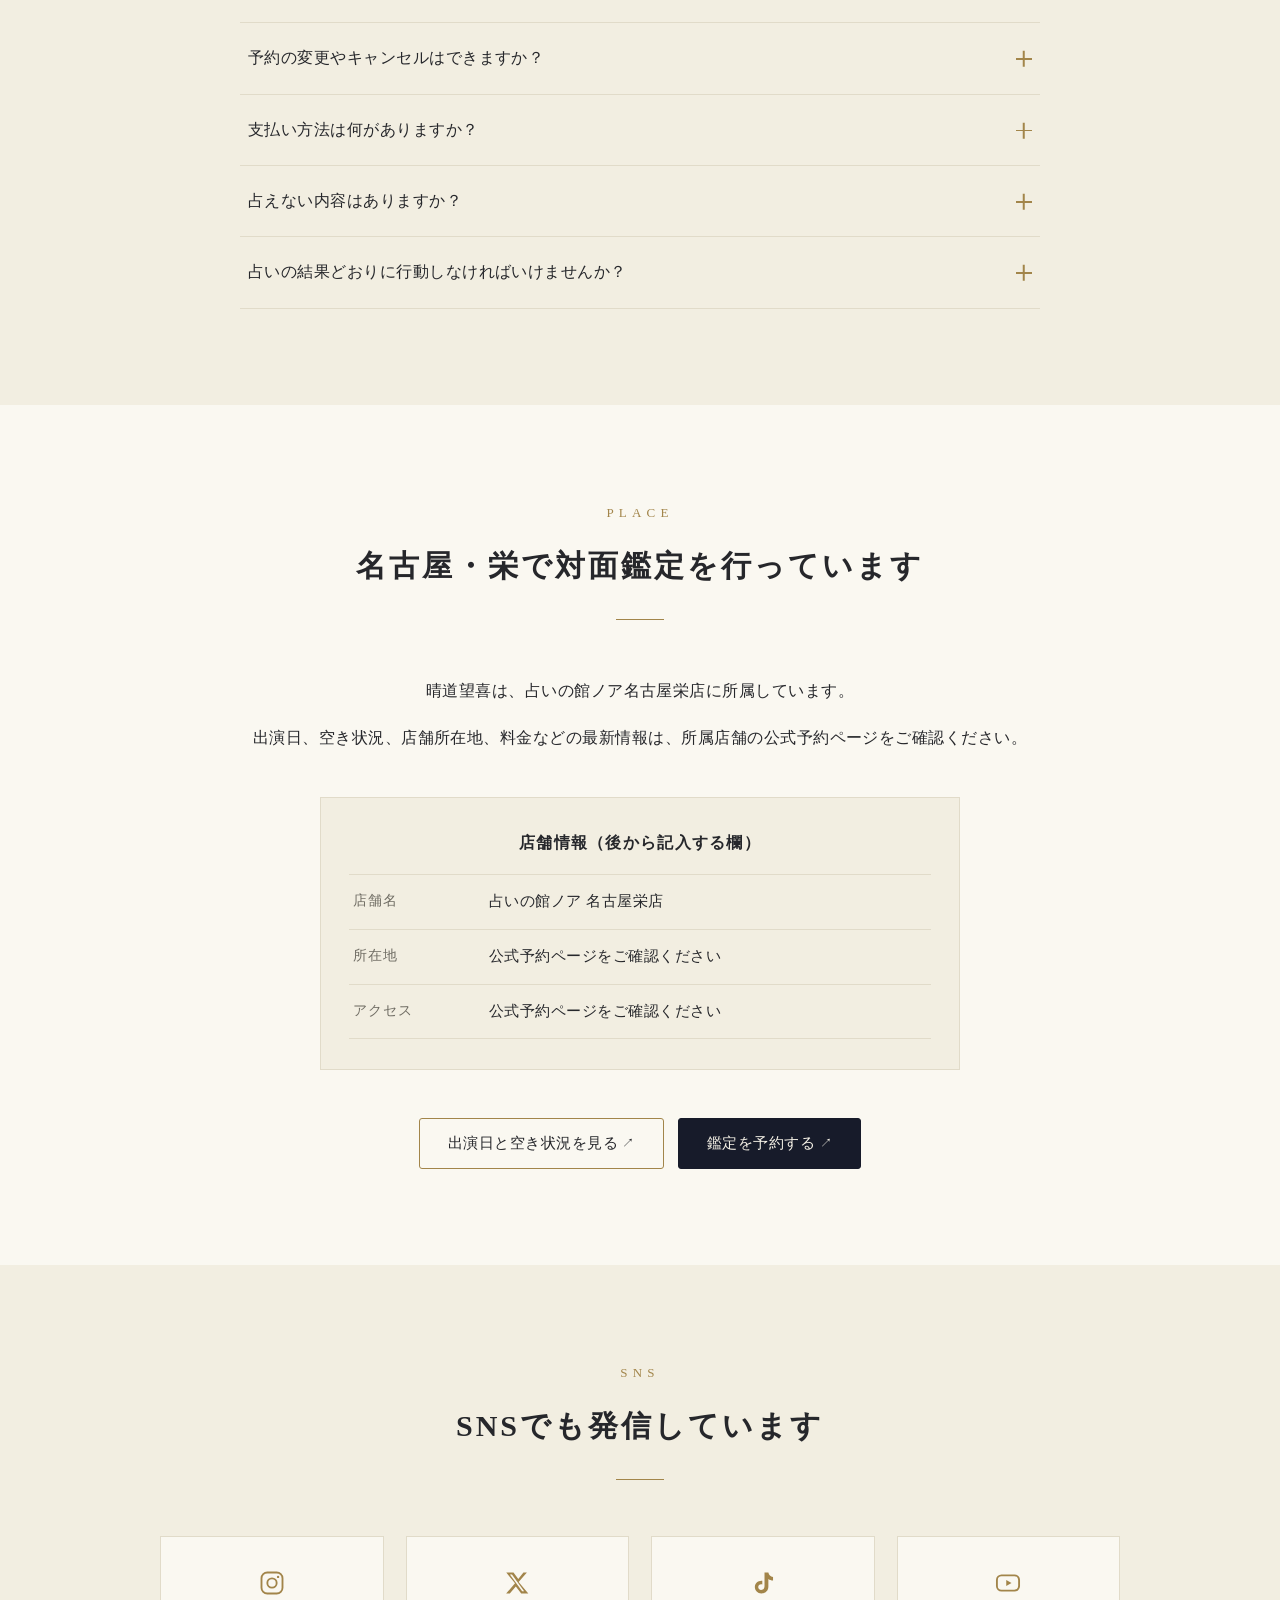
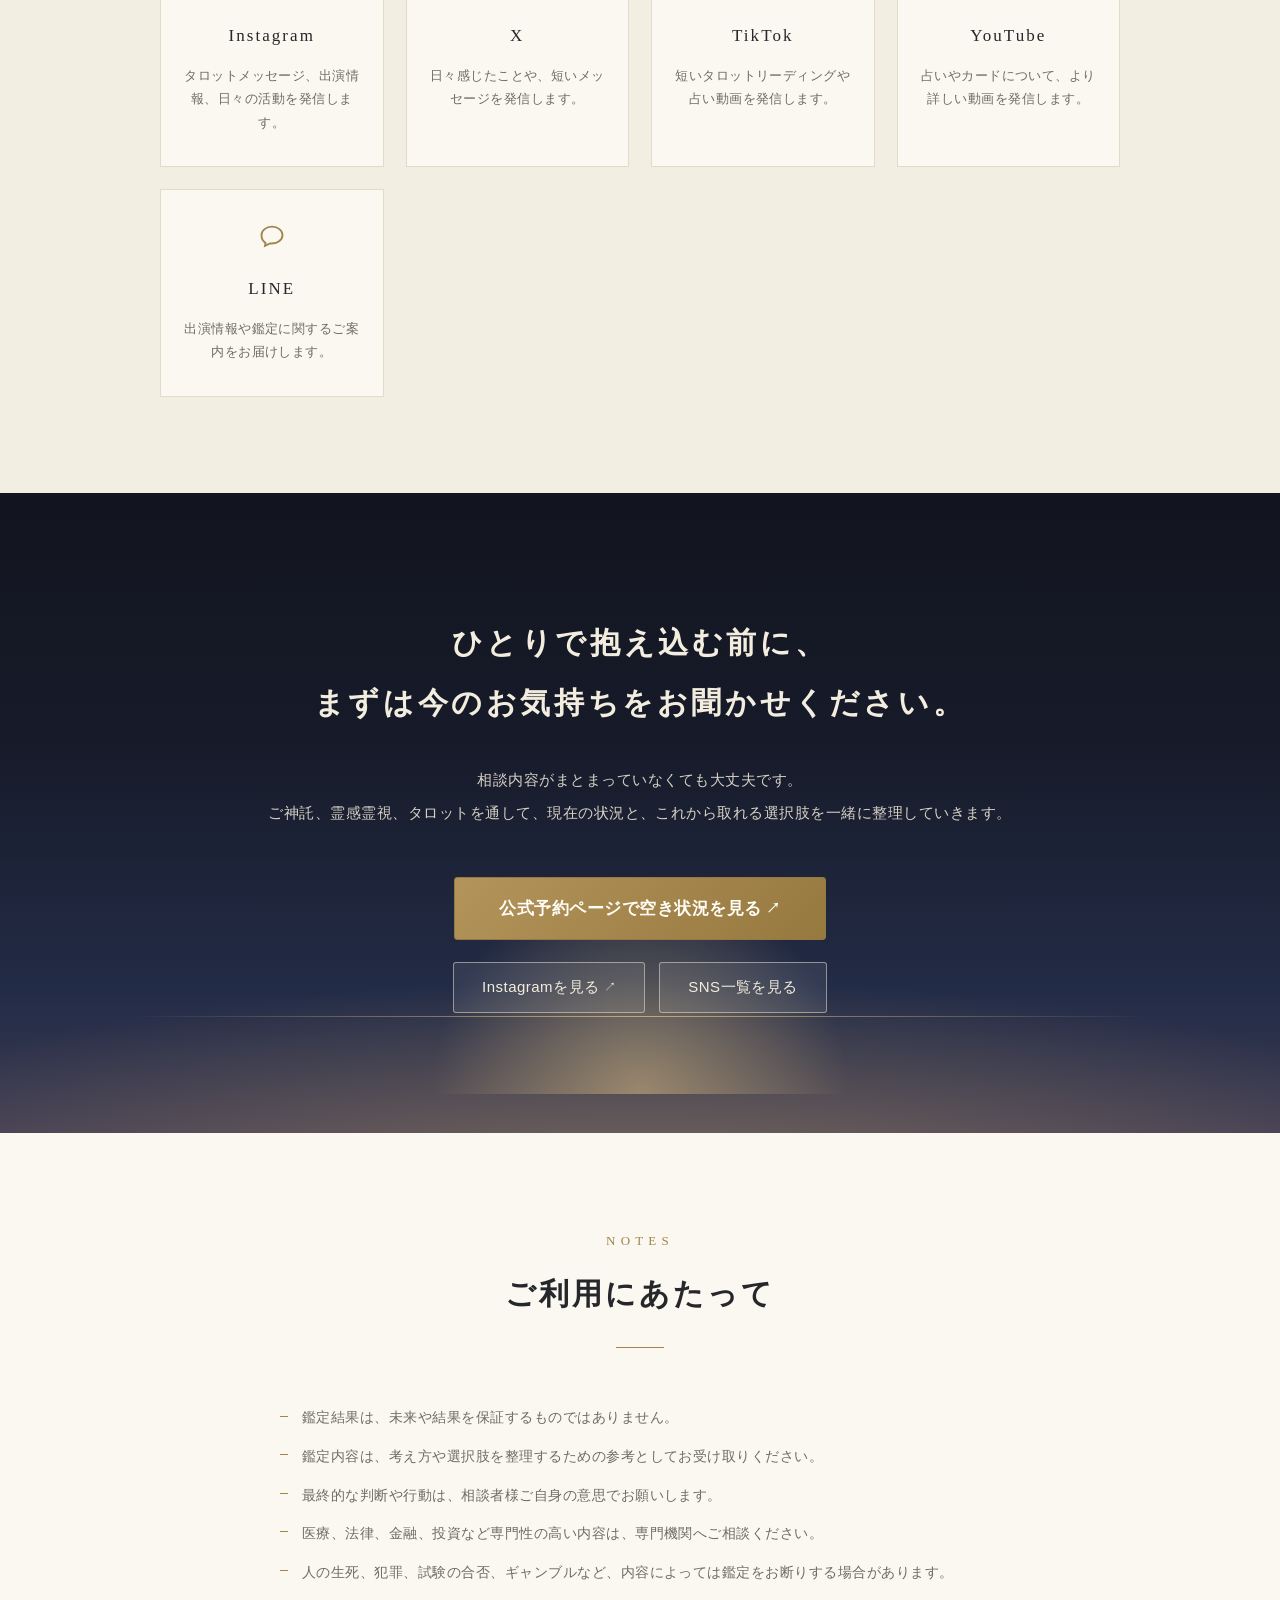
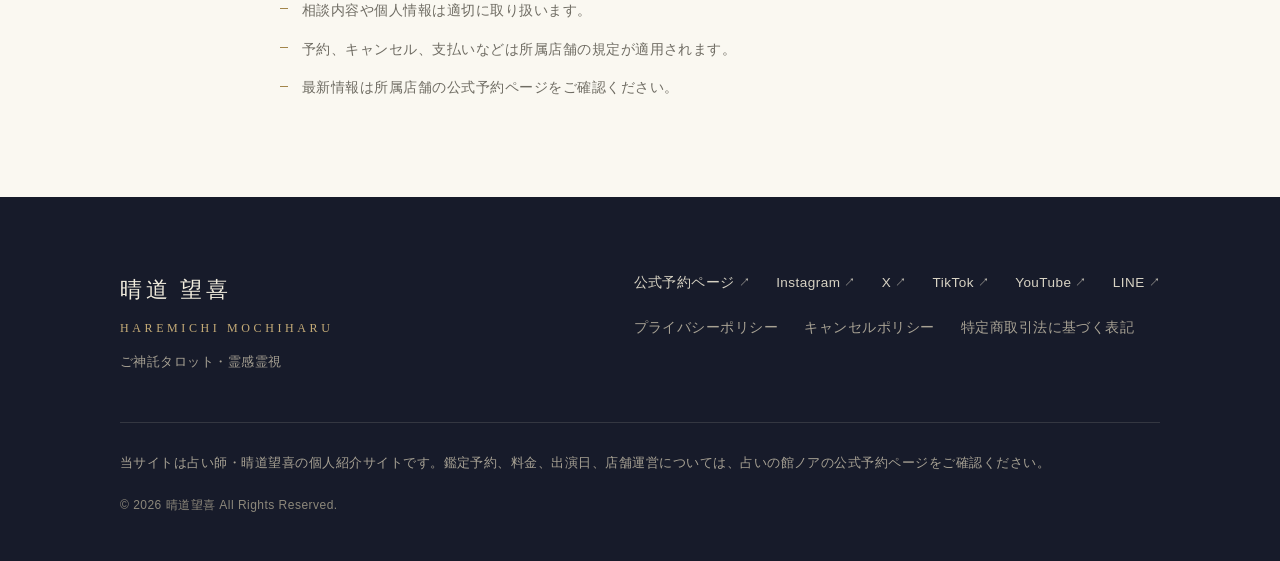
==== commit ceaf5ad4: "オラクルカードを本番アートワークに差し替え" ====
--- a/index.html
+++ b/index.html
@@ -305,9 +305,7 @@
               <span class="tarot-card-inner">
                 <span class="tarot-card-back" aria-hidden="true"><span class="tarot-back-emblem"></span></span>
                 <span class="tarot-card-front">
-                  <span class="tarot-card-art" aria-hidden="true"></span>
-                  <span class="tarot-card-name"></span>
-                  <span class="tarot-card-en" aria-hidden="true"></span>
+                  <img class="tarot-card-img" alt="" width="440" height="684">
                 </span>
               </span>
             </button>
@@ -315,9 +313,7 @@
               <span class="tarot-card-inner">
                 <span class="tarot-card-back" aria-hidden="true"><span class="tarot-back-emblem"></span></span>
                 <span class="tarot-card-front">
-                  <span class="tarot-card-art" aria-hidden="true"></span>
-                  <span class="tarot-card-name"></span>
-                  <span class="tarot-card-en" aria-hidden="true"></span>
+                  <img class="tarot-card-img" alt="" width="440" height="684">
                 </span>
               </span>
             </button>
@@ -325,9 +321,7 @@
               <span class="tarot-card-inner">
                 <span class="tarot-card-back" aria-hidden="true"><span class="tarot-back-emblem"></span></span>
                 <span class="tarot-card-front">
-                  <span class="tarot-card-art" aria-hidden="true"></span>
-                  <span class="tarot-card-name"></span>
-                  <span class="tarot-card-en" aria-hidden="true"></span>
+                  <img class="tarot-card-img" alt="" width="440" height="684">
                 </span>
               </span>
             </button>
--- a/css/style.css
+++ b/css/style.css
@@ -791,6 +791,9 @@
 
 /* ------------------------------------------------------------
    今日の一枚（オラクルカード演出）
+   カードの絵柄は images/tarot/ 内の画像を使用します。
+   ・back.webp        … カードの裏面
+   ・card-01〜22.webp … カードの表面（絵柄）
    ------------------------------------------------------------ */
 .tarot-lead {
   text-align: center;
@@ -810,8 +813,8 @@
 }
 
 .tarot-card {
-  width: clamp(96px, 25vw, 164px);
-  aspect-ratio: 5 / 8;
+  width: clamp(100px, 26vw, 176px);
+  aspect-ratio: 440 / 686;
   background: transparent;
   border: none;
   padding: 0;
@@ -839,7 +842,7 @@
 .tarot-card:focus-visible:not(.is-flipped):not(.is-dimmed) {
   animation-play-state: paused;
   transform: translateY(-14px);
-  filter: drop-shadow(0 14px 22px rgba(23, 27, 42, 0.28));
+  filter: drop-shadow(0 14px 22px rgba(23, 27, 42, 0.3));
 }
 
 /* 選ばれなかったカードは静かに伏せられる */
@@ -868,82 +871,40 @@
   position: absolute;
   inset: 0;
   display: flex;
-  flex-direction: column;
   align-items: center;
   justify-content: center;
   backface-visibility: hidden;
   -webkit-backface-visibility: hidden;
-  border-radius: 9px;
+  border-radius: 4.5%/3%;
   overflow: hidden;
-}
-
-/* ---------- 裏面：夜の空と金の紋 ---------- */
+  box-shadow: 0 8px 22px rgba(16, 19, 29, 0.4);
+}
+
+/* ---------- 裏面：カード裏面の画像（ない場合は夜空のグラデーション） ---------- */
 .tarot-card-back {
   background:
+    url("../images/tarot/back.webp") center / cover no-repeat,
     radial-gradient(ellipse 90% 46% at 50% 112%, rgba(216, 187, 128, 0.34) 0%, rgba(216, 187, 128, 0) 64%),
-    radial-gradient(circle at 22% 18%, rgba(255, 255, 255, 0.05) 0%, rgba(255, 255, 255, 0) 32%),
     linear-gradient(168deg, #1c2340 0%, #141828 55%, #10131d 100%);
-  border: 1px solid rgba(216, 187, 128, 0.65);
-  box-shadow:
-    inset 0 0 0 1px rgba(16, 19, 29, 1),
-    inset 0 0 0 2px rgba(216, 187, 128, 0.28),
-    0 8px 22px rgba(16, 19, 29, 0.4);
-}
-
-/* 裏面の星屑 */
-.tarot-card-back::before {
-  content: "";
-  position: absolute;
-  inset: 0;
-  background-image:
-    radial-gradient(circle 1px at 24% 20%, rgba(238, 231, 210, 0.9) 0 1px, transparent 1.5px),
-    radial-gradient(circle 1px at 70% 14%, rgba(238, 231, 210, 0.7) 0 1px, transparent 1.5px),
-    radial-gradient(circle 1px at 82% 34%, rgba(238, 231, 210, 0.55) 0 1px, transparent 1.5px),
-    radial-gradient(circle 1px at 14% 44%, rgba(238, 231, 210, 0.6) 0 1px, transparent 1.5px),
-    radial-gradient(circle 1px at 60% 52%, rgba(238, 231, 210, 0.45) 0 1px, transparent 1.5px),
-    radial-gradient(circle 1px at 36% 66%, rgba(238, 231, 210, 0.5) 0 1px, transparent 1.5px);
-}
-
-/* 裏面中央の紋：三日月と光 */
+  border: 1px solid rgba(216, 187, 128, 0.45);
+}
+
+/* 画像を使うため、CSS製の紋は非表示 */
 .tarot-back-emblem {
-  position: relative;
-  width: 56%;
-  aspect-ratio: 1 / 1;
-  border: 1px solid rgba(216, 187, 128, 0.75);
-  border-radius: 50%;
-}
-
-.tarot-back-emblem::before {
-  content: "";
-  position: absolute;
-  inset: 11%;
-  border: 1px dashed rgba(216, 187, 128, 0.4);
-  border-radius: 50%;
-}
-
-.tarot-back-emblem::after {
-  content: "";
-  position: absolute;
-  inset: 27%;
-  border-radius: 50%;
-  background: radial-gradient(circle at 62% 38%, transparent 0 46%, rgba(216, 187, 128, 0.9) 48% 58%, transparent 60%),
-              radial-gradient(circle, rgba(216, 187, 128, 0.35) 0%, rgba(216, 187, 128, 0) 70%);
-}
-
-/* ---------- 表面：夜の空に金の線画 ---------- */
+  display: none;
+}
+
+/* ---------- 表面：カードの絵柄 ---------- */
 .tarot-card-front {
   transform: rotateY(180deg);
-  background:
-    radial-gradient(ellipse 100% 52% at 50% 116%, rgba(216, 187, 128, 0.28) 0%, rgba(216, 187, 128, 0) 62%),
-    linear-gradient(172deg, #202848 0%, #161b2e 58%, #11141f 100%);
-  border: 1px solid rgba(216, 187, 128, 0.8);
-  box-shadow:
-    inset 0 0 0 1px rgba(16, 19, 29, 1),
-    inset 0 0 0 2px rgba(216, 187, 128, 0.3),
-    0 8px 22px rgba(16, 19, 29, 0.4);
-  gap: clamp(6px, 1.4vw, 12px);
-  padding: 12% 8%;
-  text-align: center;
+  background: linear-gradient(172deg, #202848 0%, #11141f 100%);
+  border: 1px solid rgba(216, 187, 128, 0.6);
+}
+
+.tarot-card-img {
+  width: 100%;
+  height: 100%;
+  object-fit: contain;
 }
 
 /* めくれた瞬間、光がひと筋よぎる */
@@ -951,8 +912,9 @@
   content: "";
   position: absolute;
   inset: 0;
-  background: linear-gradient(115deg, transparent 30%, rgba(238, 224, 188, 0.28) 50%, transparent 70%);
+  background: linear-gradient(115deg, transparent 30%, rgba(238, 224, 188, 0.3) 50%, transparent 70%);
   transform: translateX(-120%);
+  pointer-events: none;
 }
 
 .tarot-card.is-flipped .tarot-card-front::after {
@@ -962,42 +924,6 @@
 @keyframes card-shine {
   from { transform: translateX(-120%); }
   to   { transform: translateX(120%); }
-}
-
-/* カードの絵柄（金の線画SVG） */
-.tarot-card-art {
-  width: 62%;
-  aspect-ratio: 1 / 1;
-  display: flex;
-  align-items: center;
-  justify-content: center;
-  color: #d8bb80;
-  border: 1px solid rgba(216, 187, 128, 0.45);
-  border-radius: 50%;
-  padding: 12%;
-  filter: drop-shadow(0 0 7px rgba(216, 187, 128, 0.35));
-}
-
-.tarot-card-art svg {
-  width: 100%;
-  height: 100%;
-}
-
-.tarot-card-name {
-  font-family: var(--font-heading);
-  font-size: clamp(14px, 2.6vw, 19px);
-  font-weight: 600;
-  letter-spacing: 0.3em;
-  text-indent: 0.3em;
-  color: #efe8d4;
-}
-
-.tarot-card-en {
-  font-family: var(--font-en);
-  font-size: clamp(8px, 1.4vw, 11px);
-  letter-spacing: 0.26em;
-  color: rgba(216, 187, 128, 0.85);
-  text-transform: uppercase;
 }
 
 /* ---------- 結果表示 ---------- */
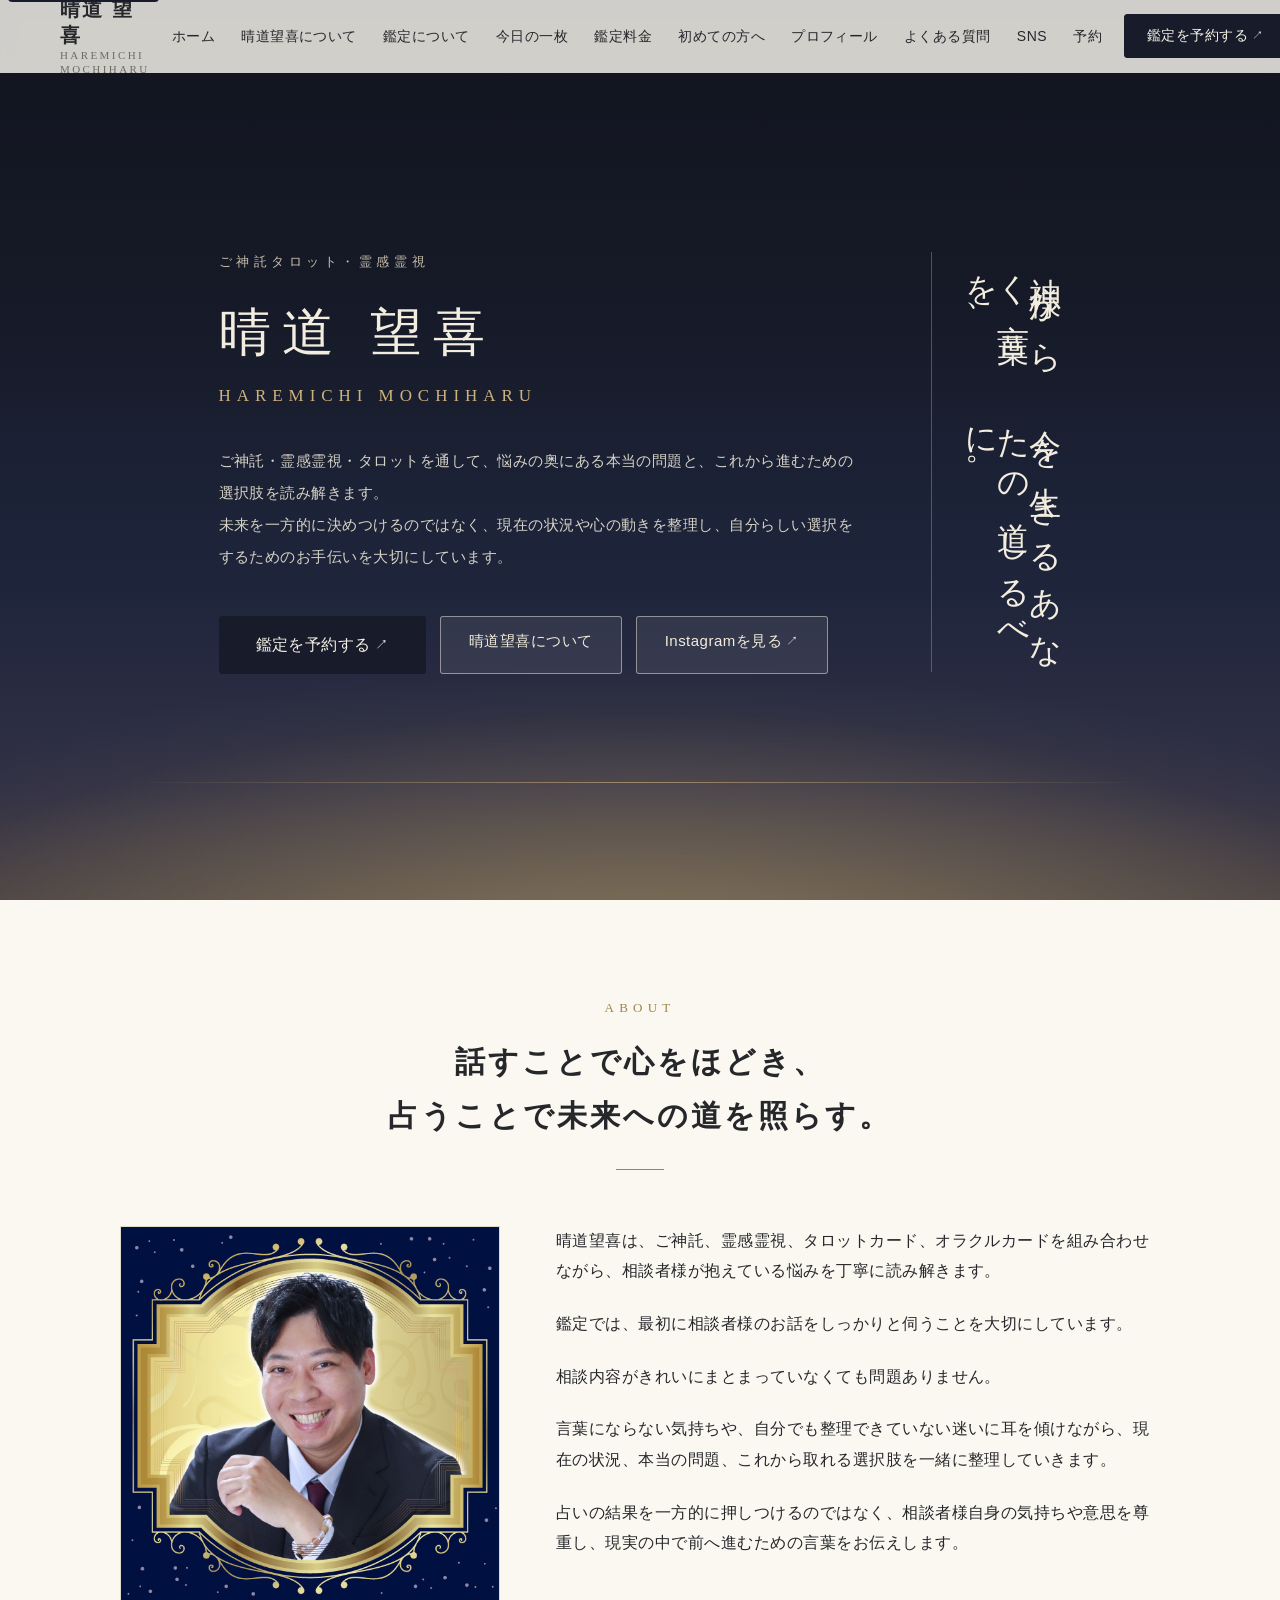
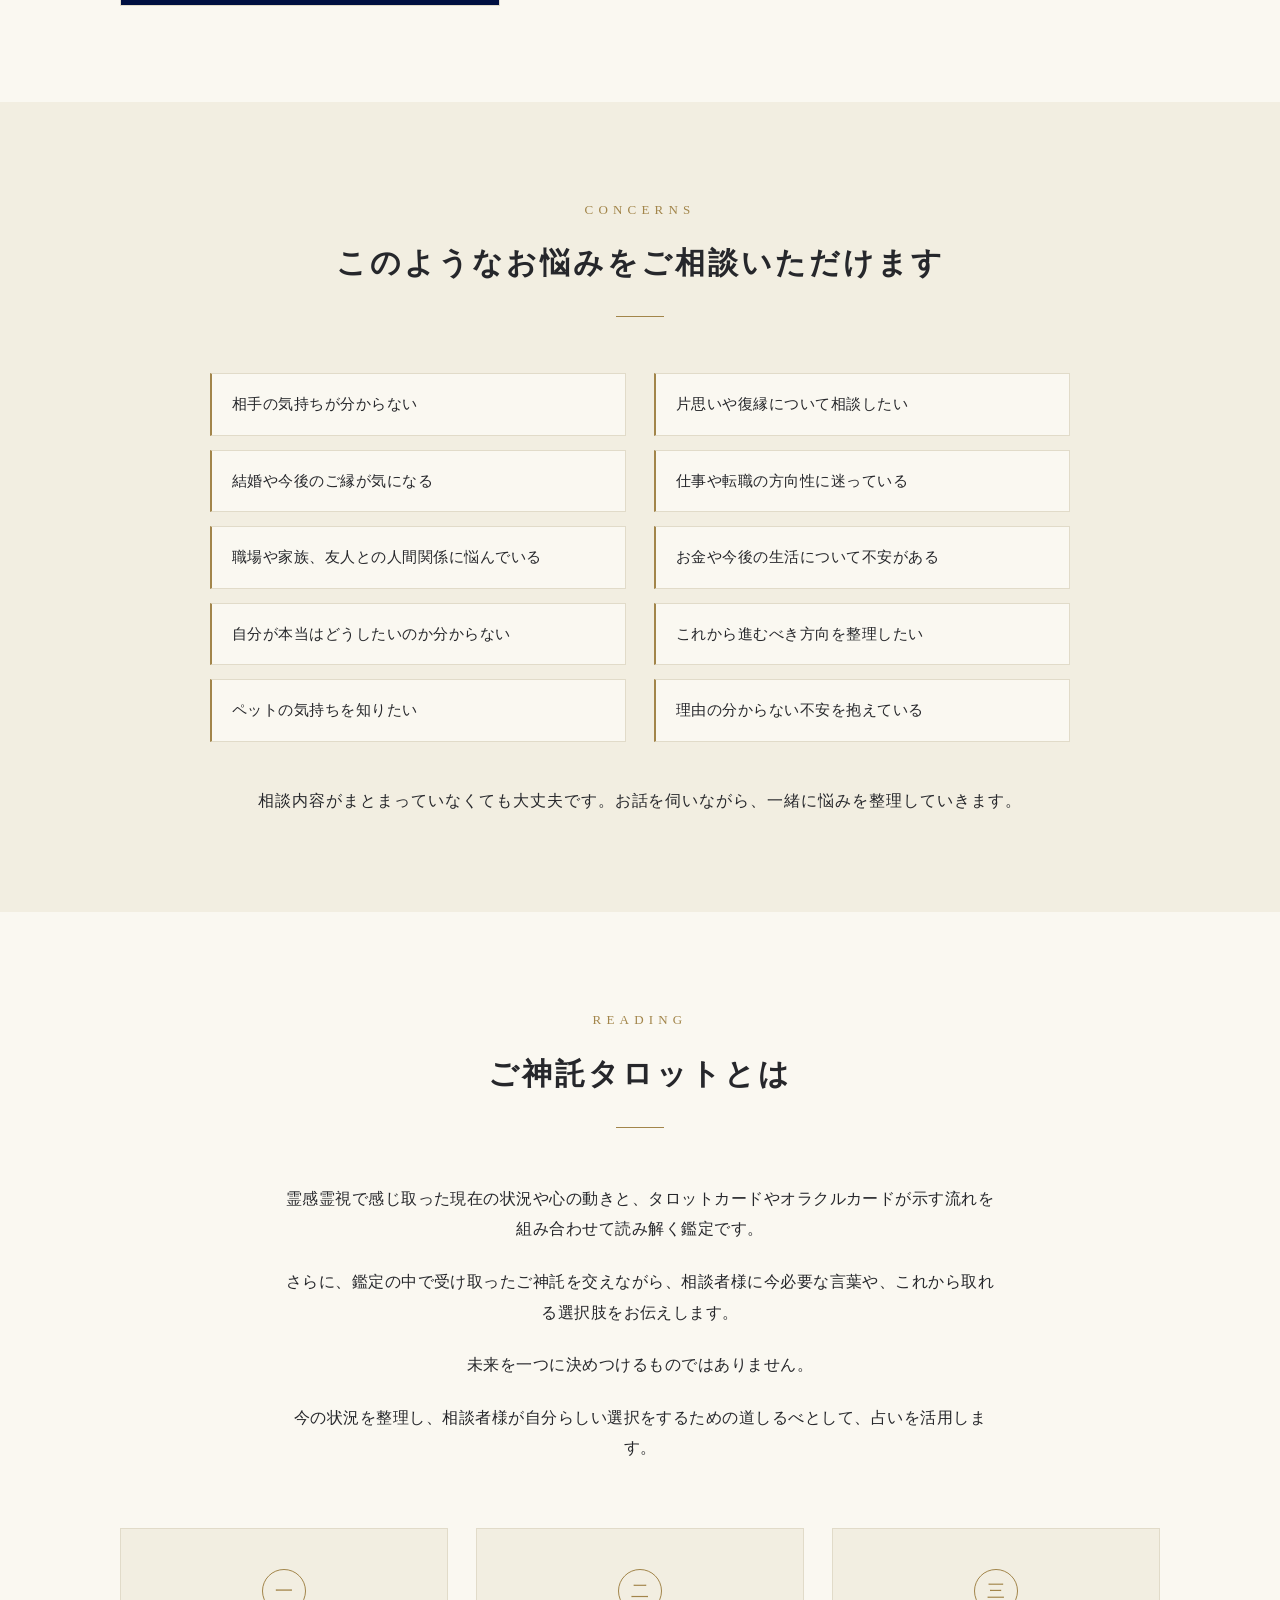
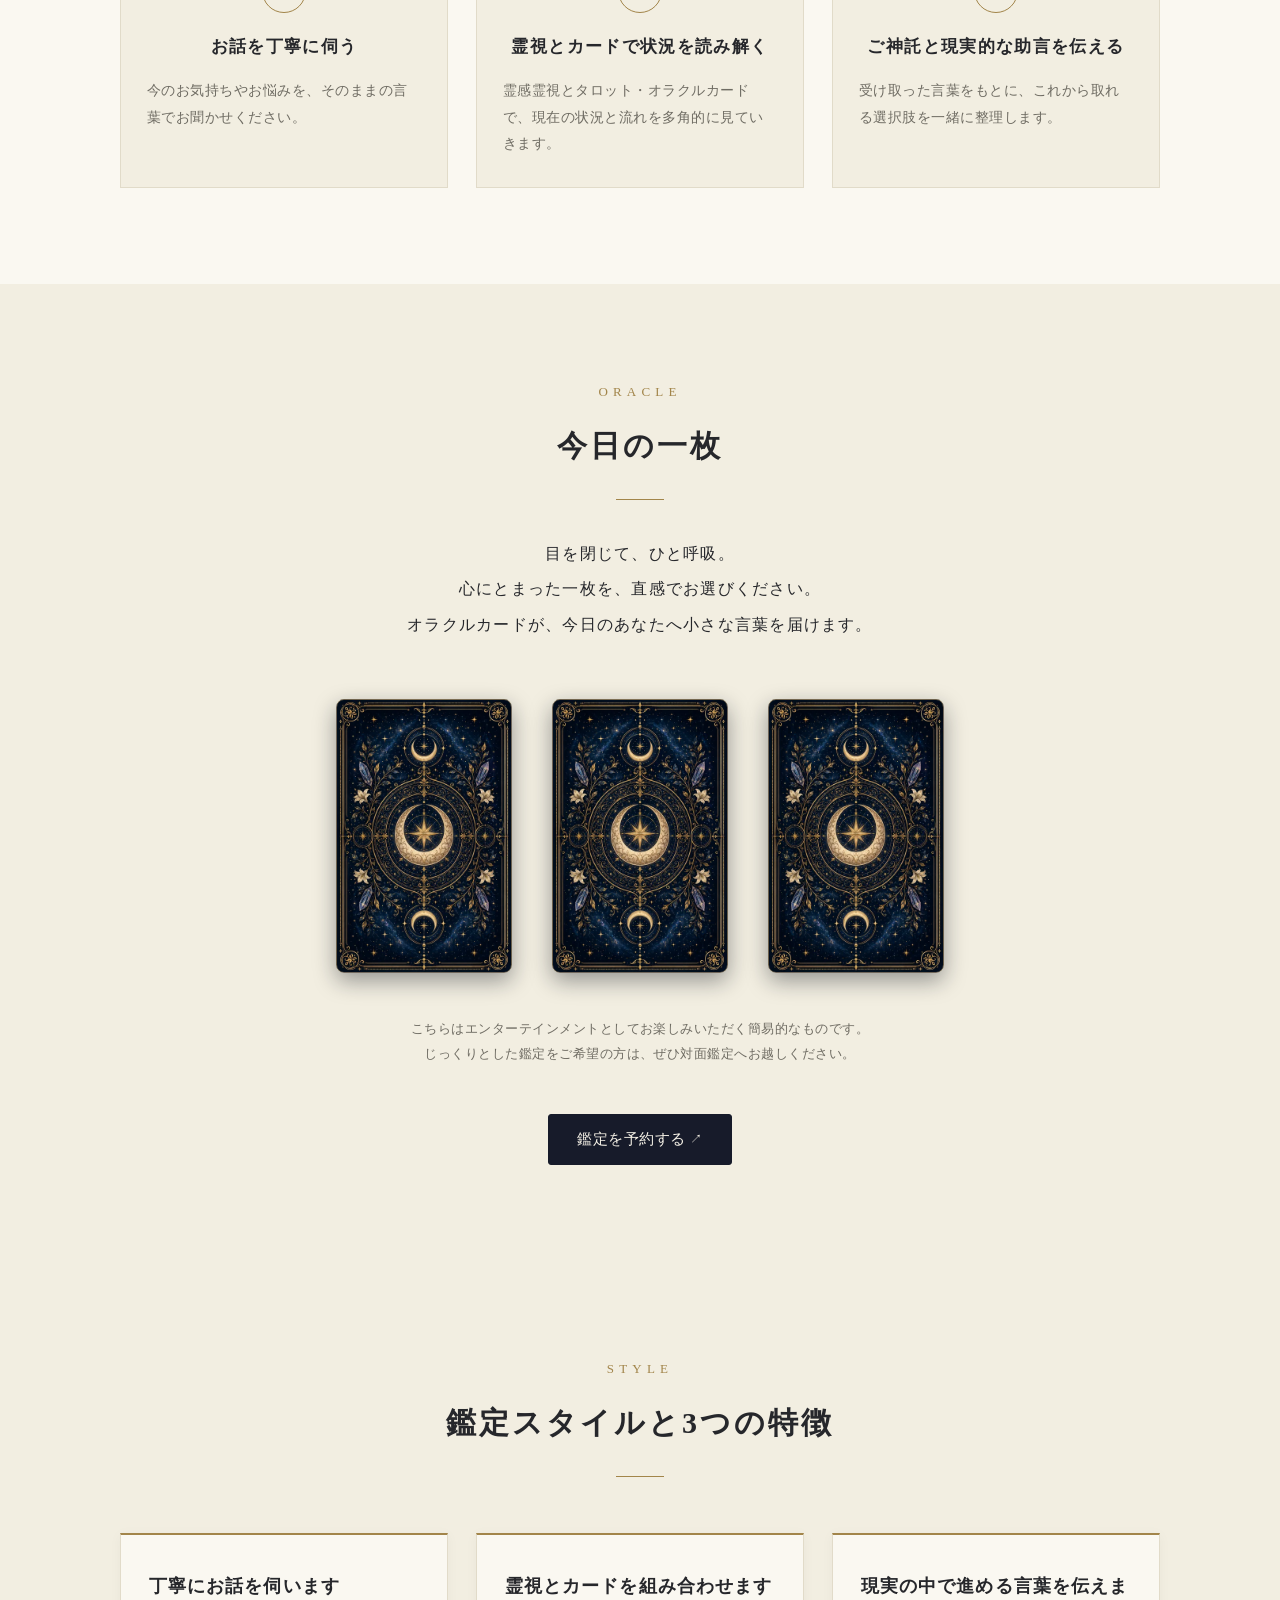
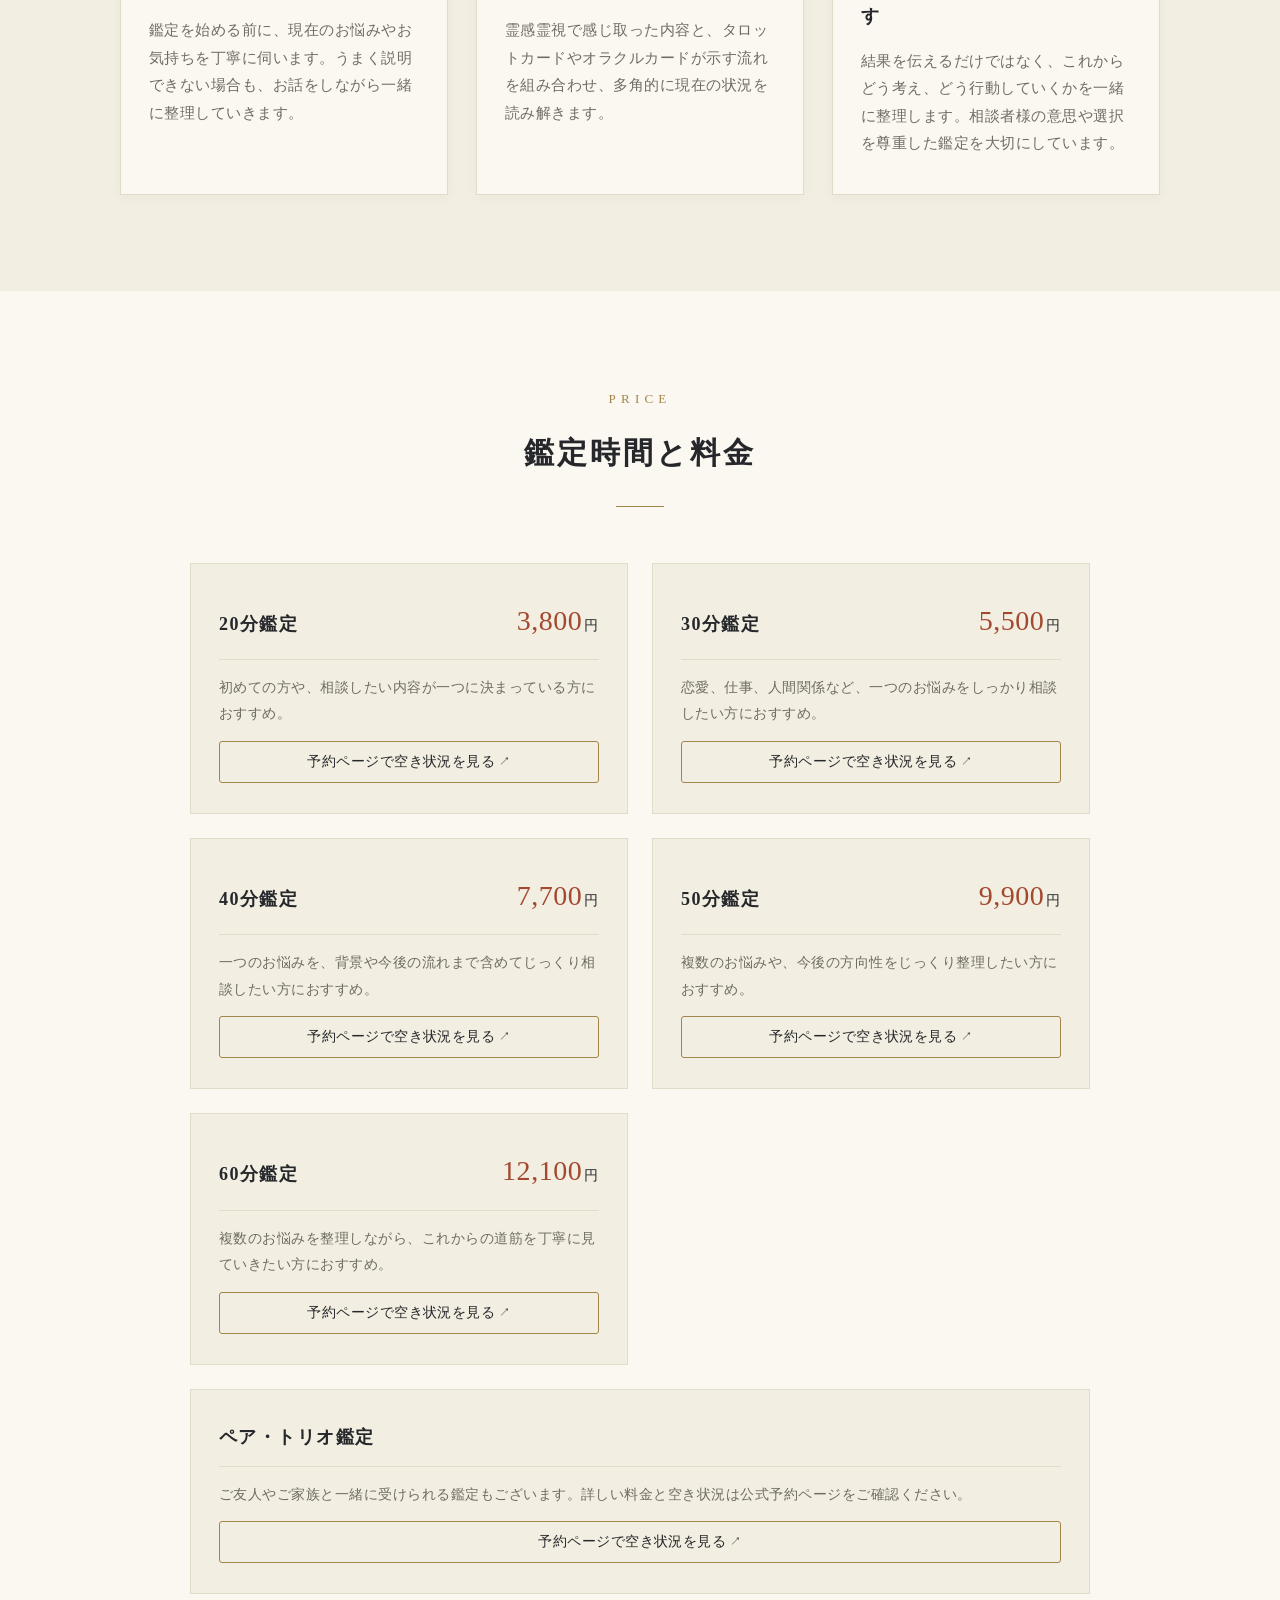
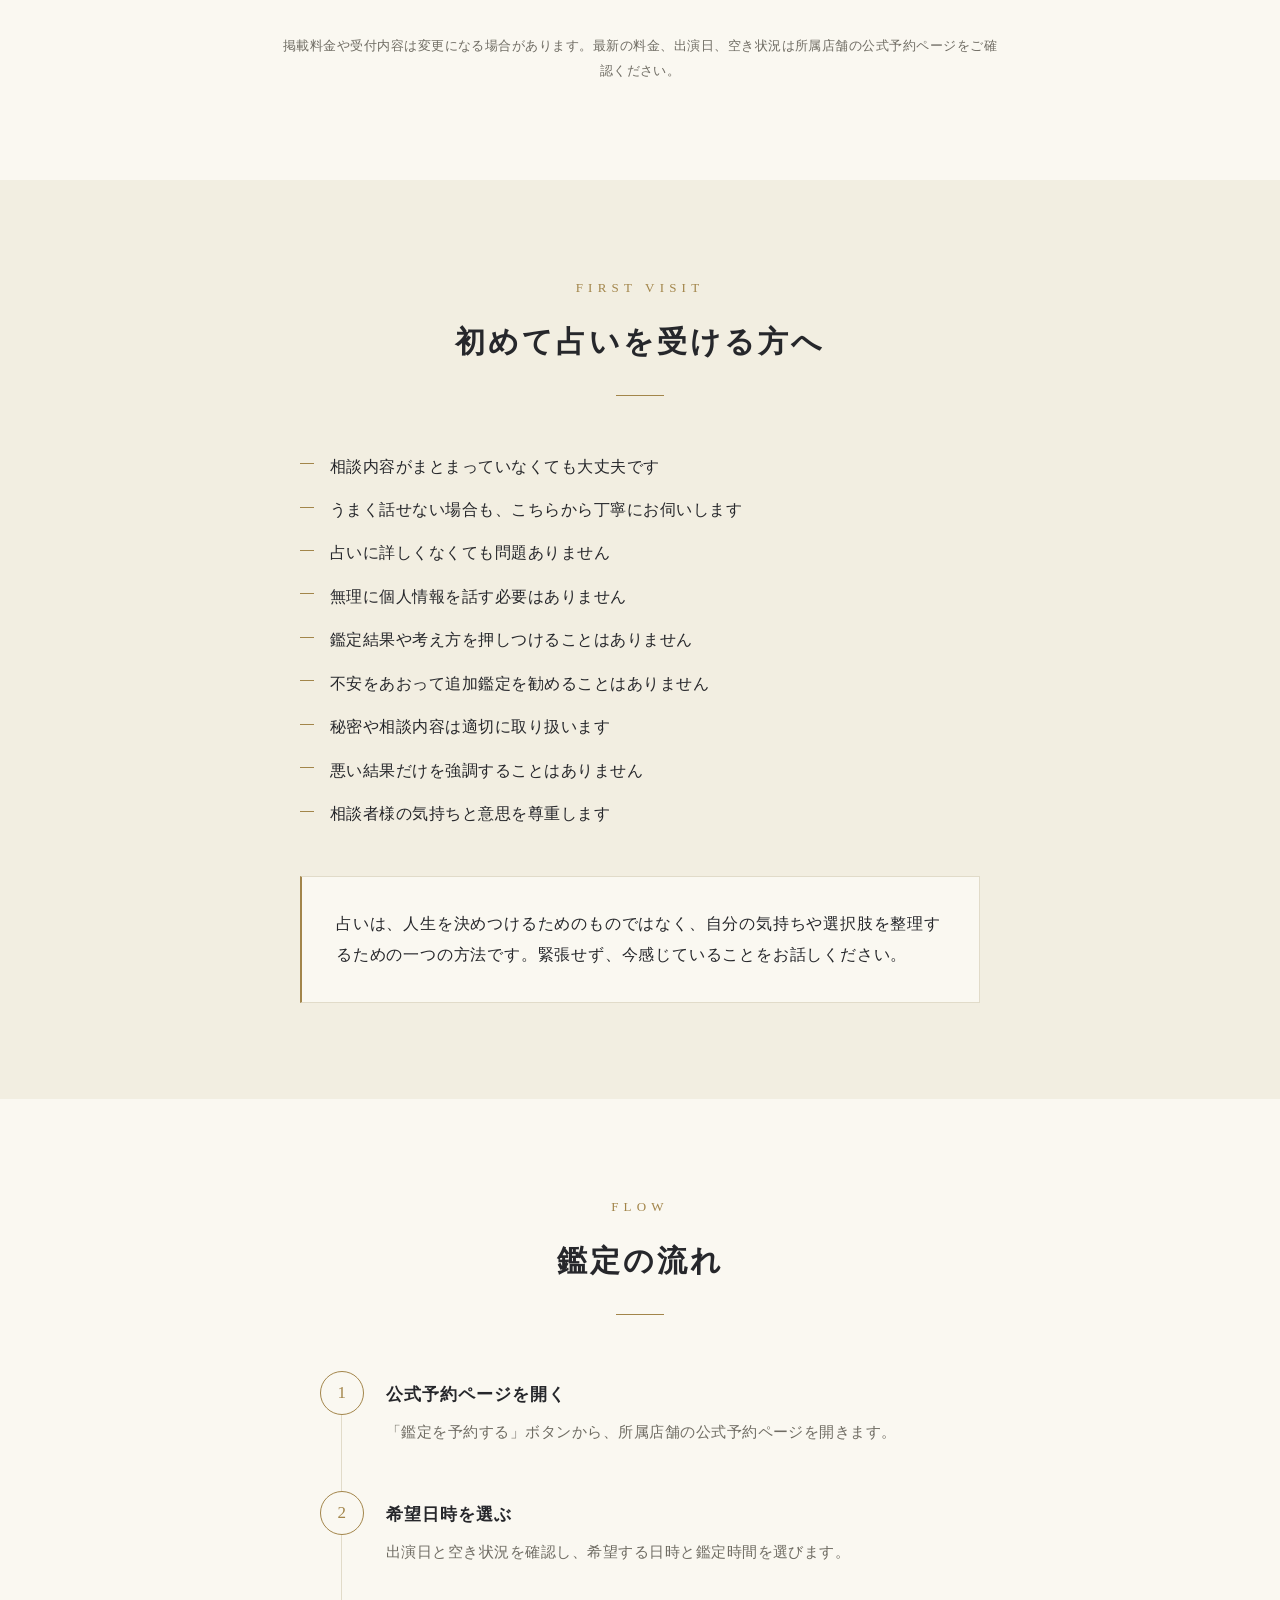
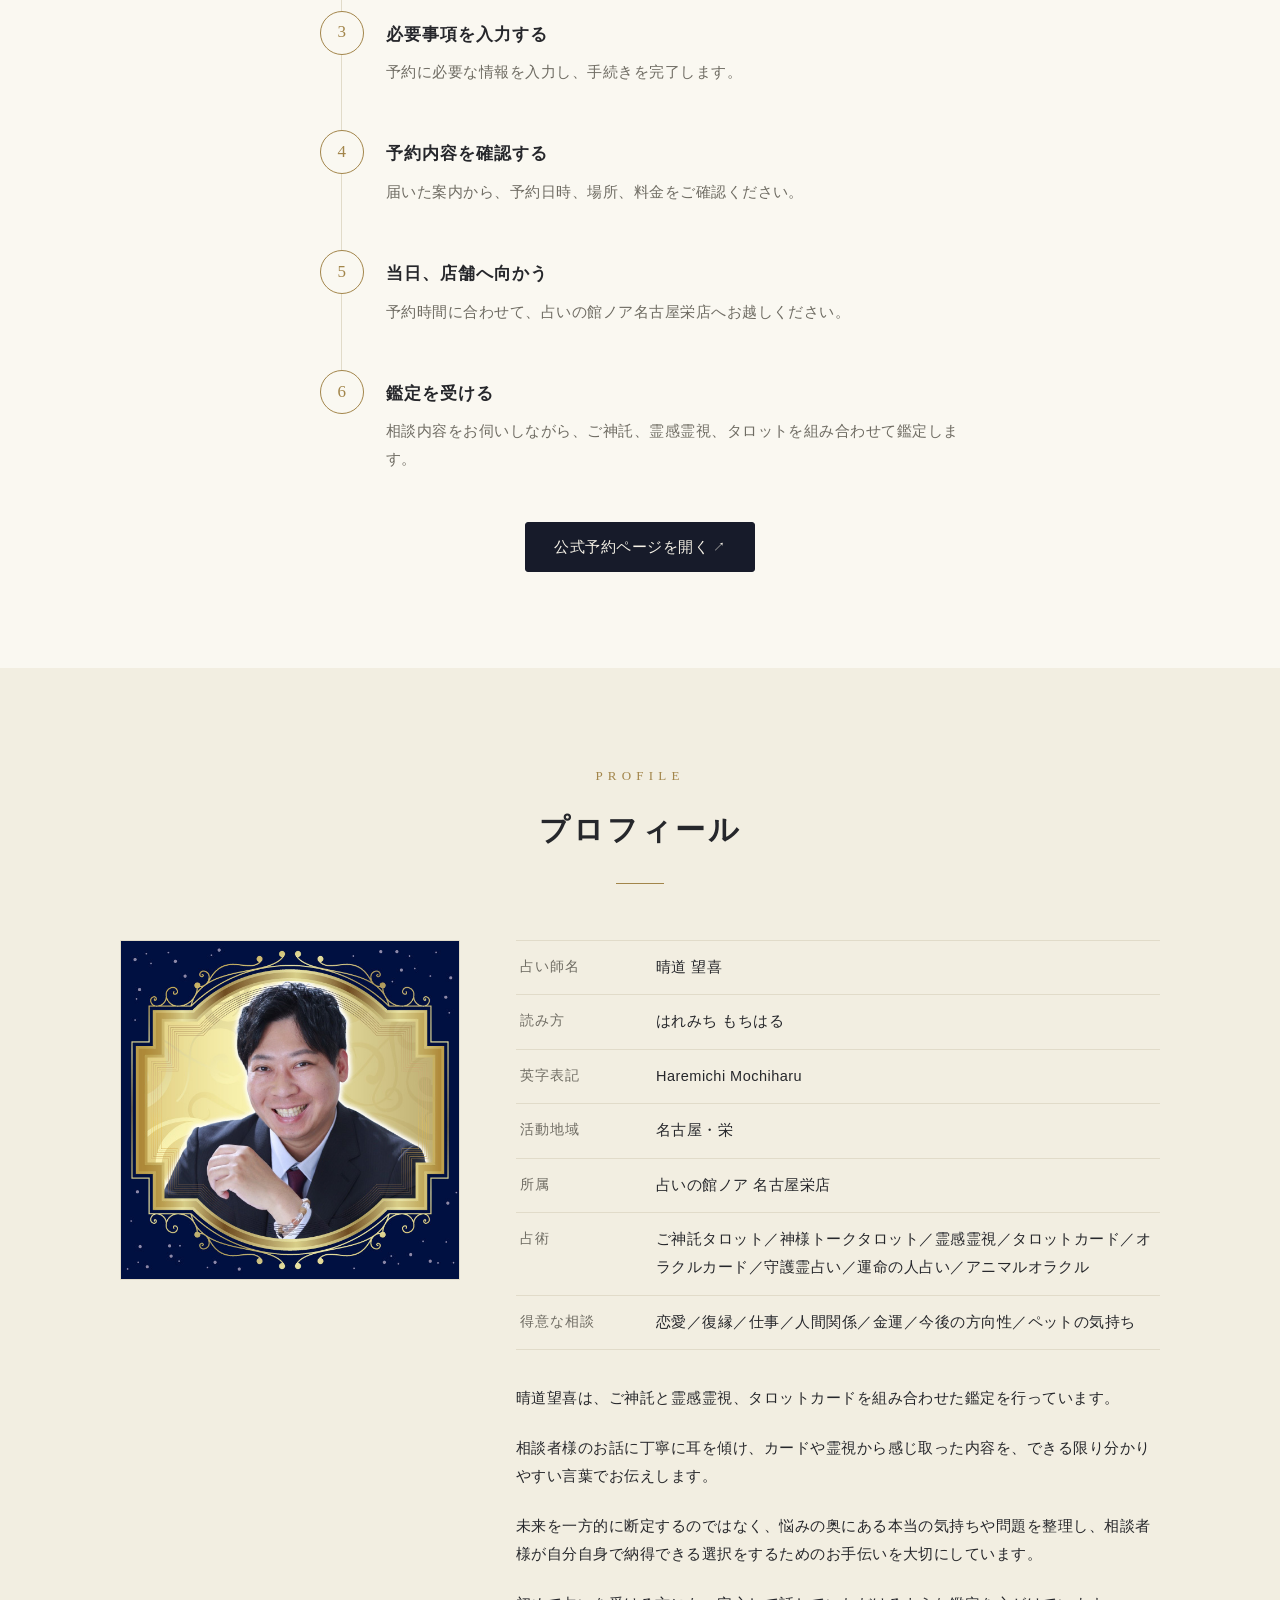
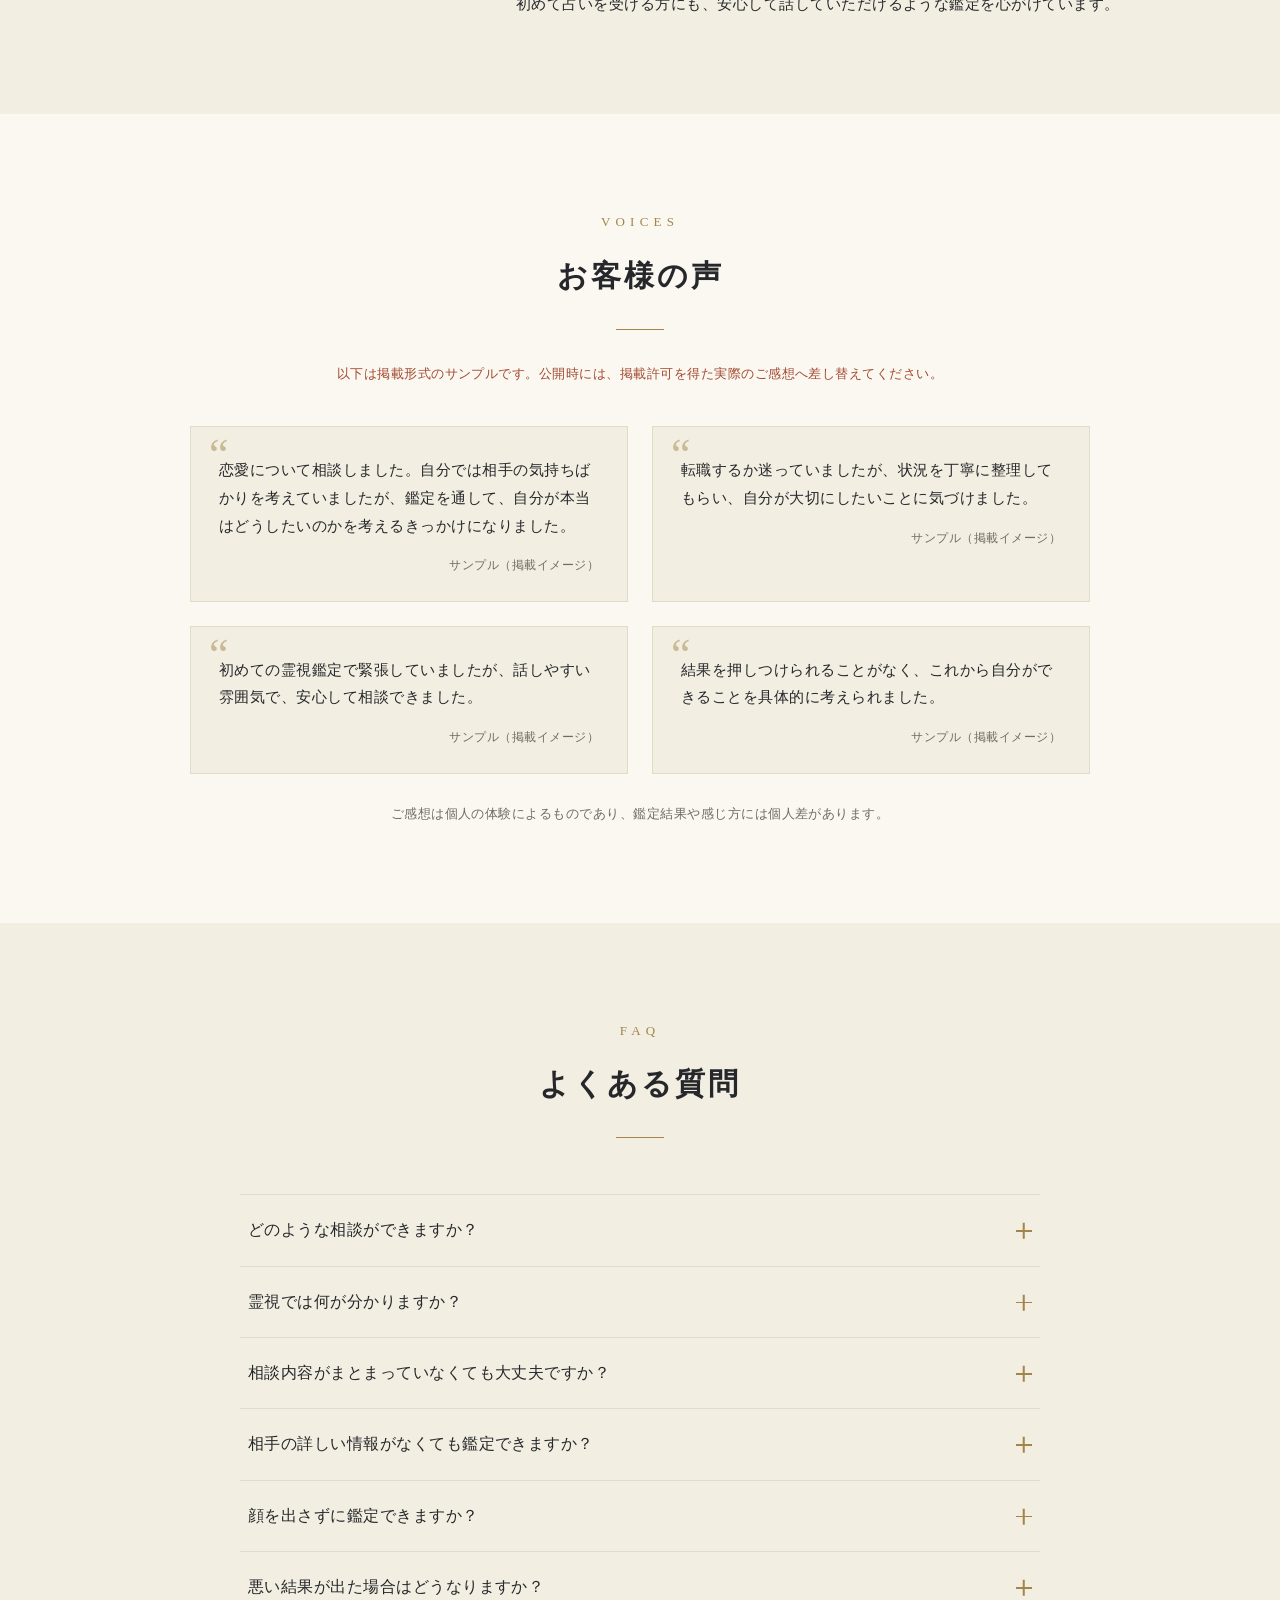
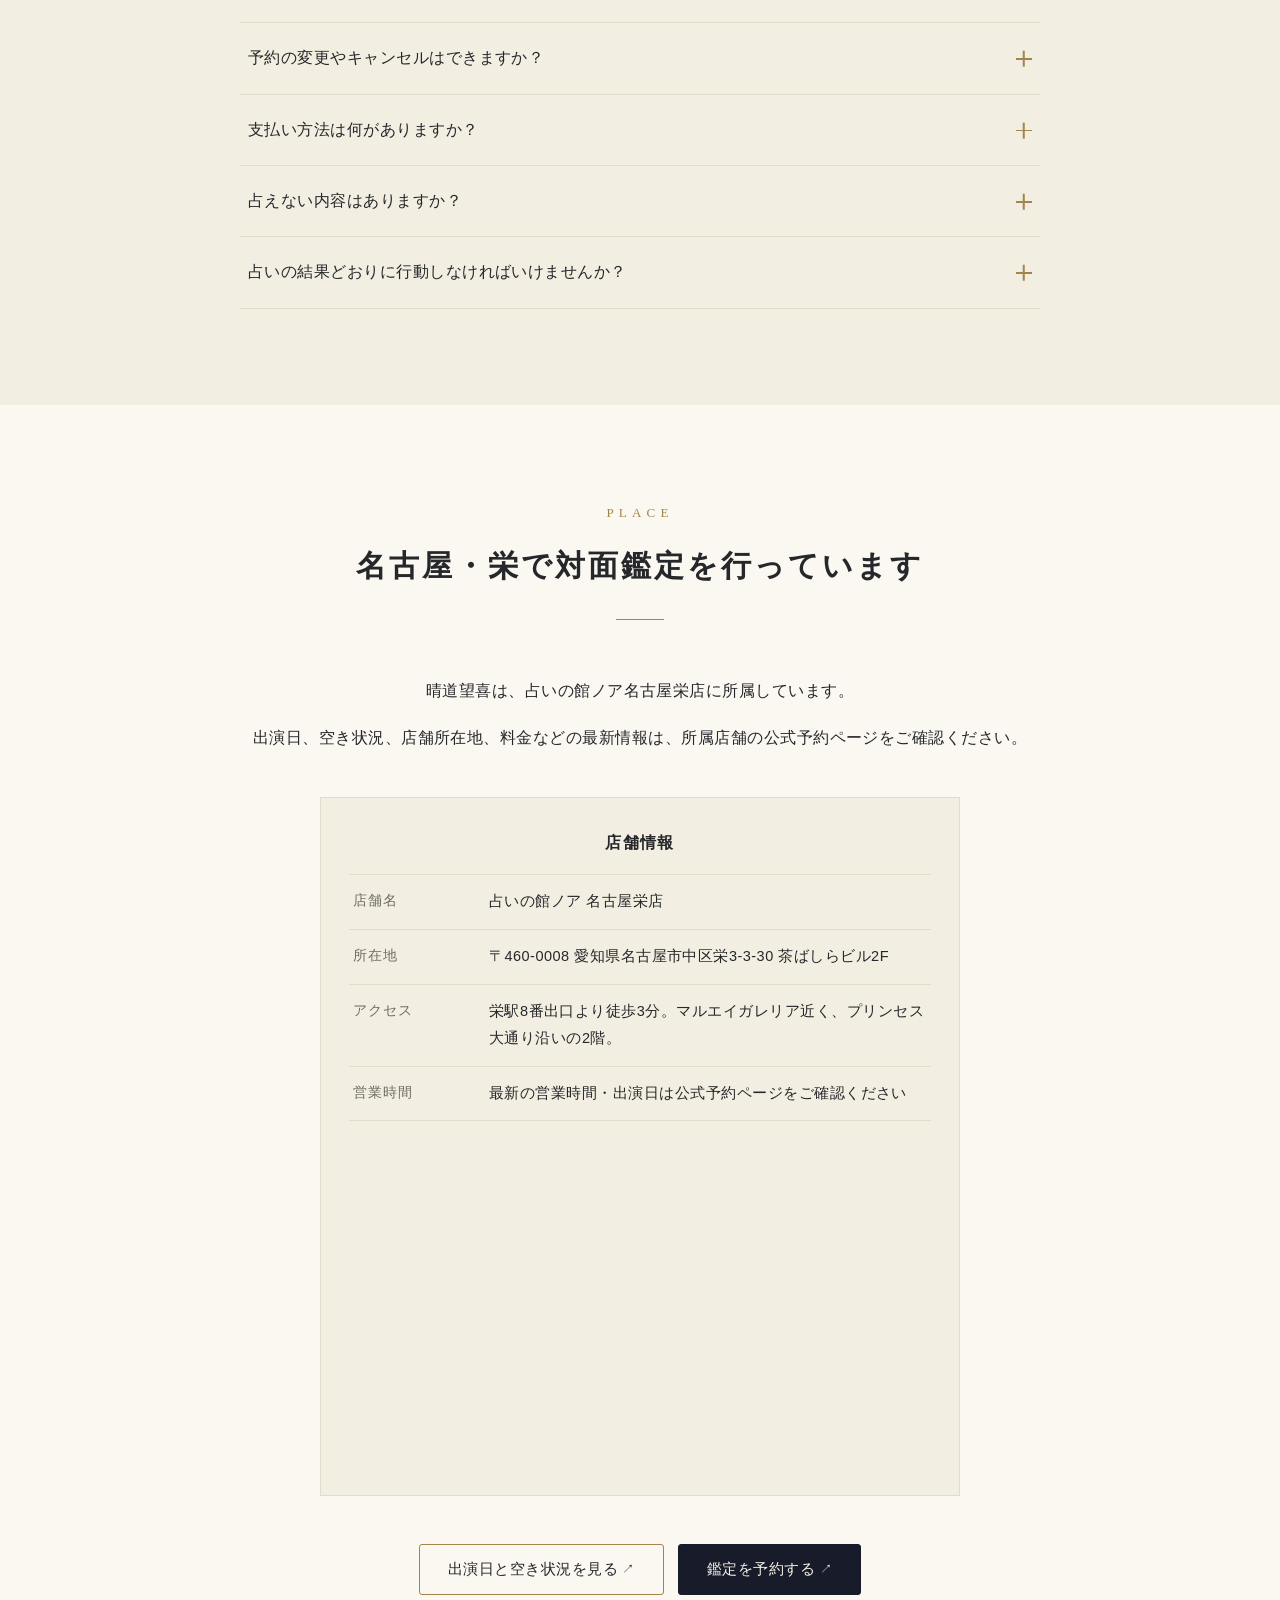
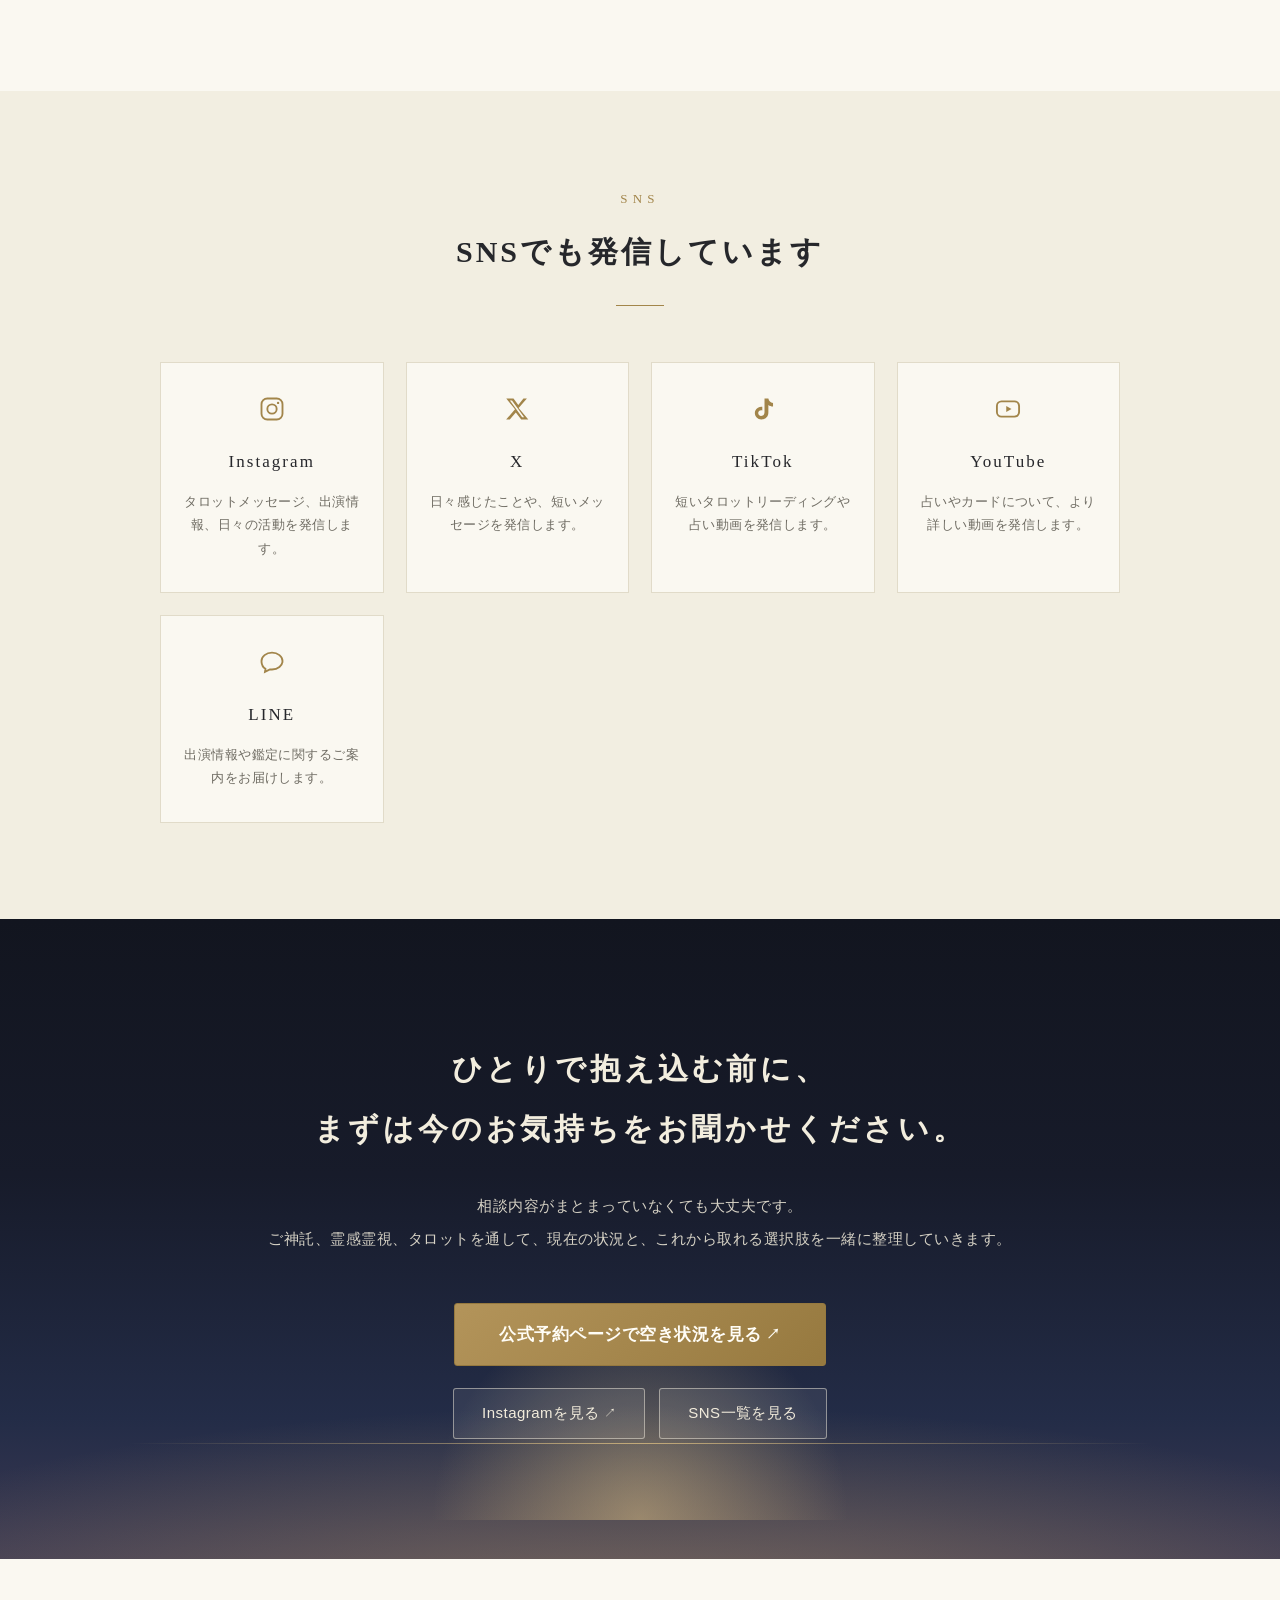
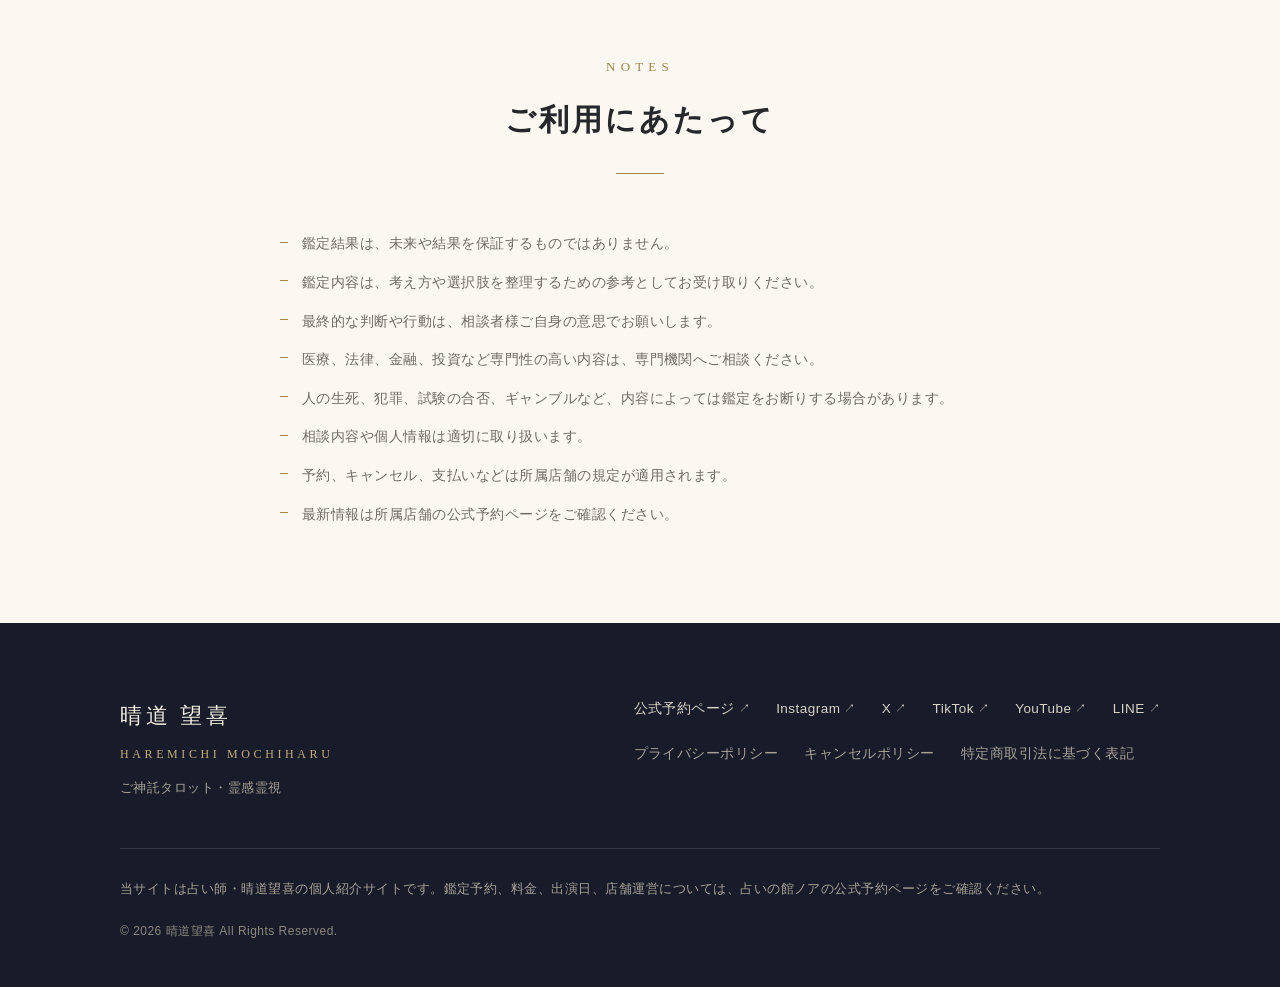
==== commit 2a5fb5f7: "サイト更新 026/07/1711:01:05.88" ====
--- a/index.html
+++ b/index.html
@@ -809,7 +809,7 @@
                不要な場合はこの <div> ごと削除しても構いません。
                ============================================================ -->
           <div class="shop-info-box">
-            <h3 class="shop-info-title">店舗情報（後から記入する欄）</h3>
+            <h3 class="shop-info-title">店舗情報</h3>
             <dl class="shop-info-table">
               <div class="profile-row">
                 <dt>店舗名</dt>
@@ -817,25 +817,28 @@
               </div>
               <div class="profile-row">
                 <dt>所在地</dt>
-                <!-- ここを変更：確認できた住所を記入してください -->
-                <dd>公式予約ページをご確認ください</dd>
+                <!-- ここを変更：店舗の住所（占いの館ノア公式サイトの情報に基づく） -->
+                <dd>〒460-0008 愛知県名古屋市中区栄3-3-30 茶ばしらビル2F</dd>
               </div>
               <div class="profile-row">
                 <dt>アクセス</dt>
-                <!-- ここを変更：最寄り駅などの案内を記入してください -->
-                <dd>公式予約ページをご確認ください</dd>
+                <!-- ここを変更：アクセス案内 -->
+                <dd>栄駅8番出口より徒歩3分。マルエイガレリア近く、プリンセス大通り沿いの2階。</dd>
+              </div>
+              <div class="profile-row">
+                <dt>営業時間</dt>
+                <dd>最新の営業時間・出演日は公式予約ページをご確認ください</dd>
               </div>
             </dl>
 
-            <!-- ============================================================
-                 ここを変更：Googleマップを掲載したい場合は、
-                 Googleマップの「共有」→「地図を埋め込む」で取得した
-                 <iframe> のコードを、この下のコメントの位置に貼り付けてください。
-                 （仮の地図は設定していません）
-                 ============================================================ -->
-            <!-- ▼ Googleマップの埋め込みコードをここに貼り付け ▼ -->
-
-            <!-- ▲ Googleマップの埋め込みコードをここに貼り付け ▲ -->
+            <!-- Googleマップ（占いの館ノア 名古屋栄店） -->
+            <div class="shop-map">
+              <iframe
+                src="https://www.google.com/maps/embed?pb=!1m18!1m12!1m3!1d3261.550833910363!2d136.90229327576498!3d35.16782117275725!2m3!1f0!2f0!3f0!3m2!1i1024!2i768!4f13.1!3m3!1m2!1s0x600370d3711a366f%3A0xc0aeafd880a52665!2z44CSNDYwLTAwMDgg5oSb55-l55yM5ZCN5Y-k5bGL5biC5Lit5Yy65qCE77yT5LiB55uu77yT4oiS77yT77yQIOiMtuOBsOOBl-OCieODk-ODqyAyLOS4nA!5e0!3m2!1sja!2sjp!4v1750948641381!5m2!1sja!2sjp"
+                width="600" height="320" style="border:0;" allowfullscreen="" loading="lazy"
+                referrerpolicy="no-referrer-when-downgrade"
+                title="占いの館ノア 名古屋栄店の地図"></iframe>
+            </div>
           </div>
 
           <div class="section-cta">
--- a/css/style.css
+++ b/css/style.css
@@ -248,6 +248,7 @@
   font-size: 14px;
   padding: 6px 2px;
   position: relative;
+  white-space: nowrap;
 }
 
 .global-nav-list a::after {
@@ -534,6 +535,80 @@
 @keyframes dawn-glow {
   0%, 100% { opacity: 0.55; }
   50%      { opacity: 1; }
+}
+
+
+/* ------------------------------------------------------------
+   ページを開いたときの導入演出（ファーストビュー）
+   夜の静けさの中から、光と言葉が順に現れます。
+   「動きを減らす」設定では自動的に停止し、即座に表示されます。
+   ------------------------------------------------------------ */
+
+/* 霧が晴れるように現れる */
+@keyframes hero-emerge {
+  from {
+    opacity: 0;
+    transform: translateY(14px);
+    filter: blur(6px);
+  }
+  to {
+    opacity: 1;
+    transform: translateY(0);
+    filter: blur(0);
+  }
+}
+
+/* 筆で書き下ろすように、上から現れる（縦書きコピー用） */
+@keyframes hero-ink {
+  from { clip-path: inset(0 0 100% 0); opacity: 0.4; }
+  to   { clip-path: inset(0 0 0% 0); opacity: 1; }
+}
+
+/* 地平線の光が一筋、引かれる */
+@keyframes horizon-draw {
+  from { opacity: 0; transform: scaleX(0); }
+  to   { opacity: 0.65; transform: scaleX(0.96); }
+}
+
+.hero-role {
+  animation: hero-emerge 1.3s ease 0.25s both;
+}
+
+.hero-name-ja {
+  animation: hero-emerge 1.5s ease 0.55s both;
+}
+
+.hero-name-en {
+  animation: hero-emerge 1.5s ease 0.85s both;
+}
+
+.hero-copy span:nth-child(1) {
+  animation: hero-ink 1.5s cubic-bezier(0.3, 0, 0.2, 1) 1.25s both;
+}
+
+.hero-copy span:nth-child(2) {
+  animation: hero-ink 1.5s cubic-bezier(0.3, 0, 0.2, 1) 1.75s both;
+}
+
+.hero-lead {
+  animation: hero-emerge 1.4s ease 2.15s both;
+}
+
+.hero-actions {
+  animation: hero-emerge 1.4s ease 2.5s both;
+}
+
+.hero-horizon {
+  transform-origin: center;
+  animation:
+    horizon-draw 2s cubic-bezier(0.2, 0, 0.2, 1) 0.9s both,
+    horizon-breath 7s ease-in-out 2.9s infinite;
+}
+
+.hero-bg::after {
+  animation:
+    hero-emerge 2.4s ease 1s both,
+    dawn-glow 9s ease-in-out 3.4s infinite;
 }
 
 /* ページ最後の予約セクション：昇りはじめた太陽の光 */
@@ -1339,6 +1414,18 @@
   border-top: 1px solid var(--color-border);
 }
 
+
+.shop-map {
+  margin-top: 24px;
+}
+
+.shop-map iframe {
+  display: block;
+  width: 100%;
+  height: 320px;
+  border: 1px solid var(--color-border);
+}
+
 /* ------------------------------------------------------------
    SNS
    ------------------------------------------------------------ */
@@ -1650,28 +1737,15 @@
   }
 }
 
-/* ------------------------------------------------------------
-   スマートフォン
-   ------------------------------------------------------------ */
-@media (max-width: 767px) {
-  body {
-    font-size: 15px;
-    /* 固定予約ボタンでフッターが隠れないよう余白を確保 */
-    padding-bottom: 88px;
-  }
-
-  .section {
-    padding: 68px 0;
-  }
-
-  /* ハンバーガーメニュー */
+
+/* ------------------------------------------------------------
+   タブレット〜中間幅：メニューが入りきらないため
+   ハンバーガーメニューに切り替える
+   ------------------------------------------------------------ */
+@media (max-width: 1080px) {
   .menu-toggle {
     display: flex;
     margin-left: auto;
-  }
-
-  .header-reserve-btn {
-    display: none;
   }
 
   .global-nav {
@@ -1716,6 +1790,27 @@
   body.nav-open {
     overflow: hidden;
   }
+}
+
+/* ------------------------------------------------------------
+   スマートフォン
+   ------------------------------------------------------------ */
+@media (max-width: 767px) {
+  body {
+    font-size: 15px;
+    /* 固定予約ボタンでフッターが隠れないよう余白を確保 */
+    padding-bottom: 88px;
+  }
+
+  .section {
+    padding: 68px 0;
+  }
+
+  /* スマートフォンではヘッダーの予約ボタンを隠す
+     (メニュー内と画面下部の固定ボタンがあるため) */
+  .header-reserve-btn {
+    display: none;
+  }
 
   .worry-list,
   .price-list,
